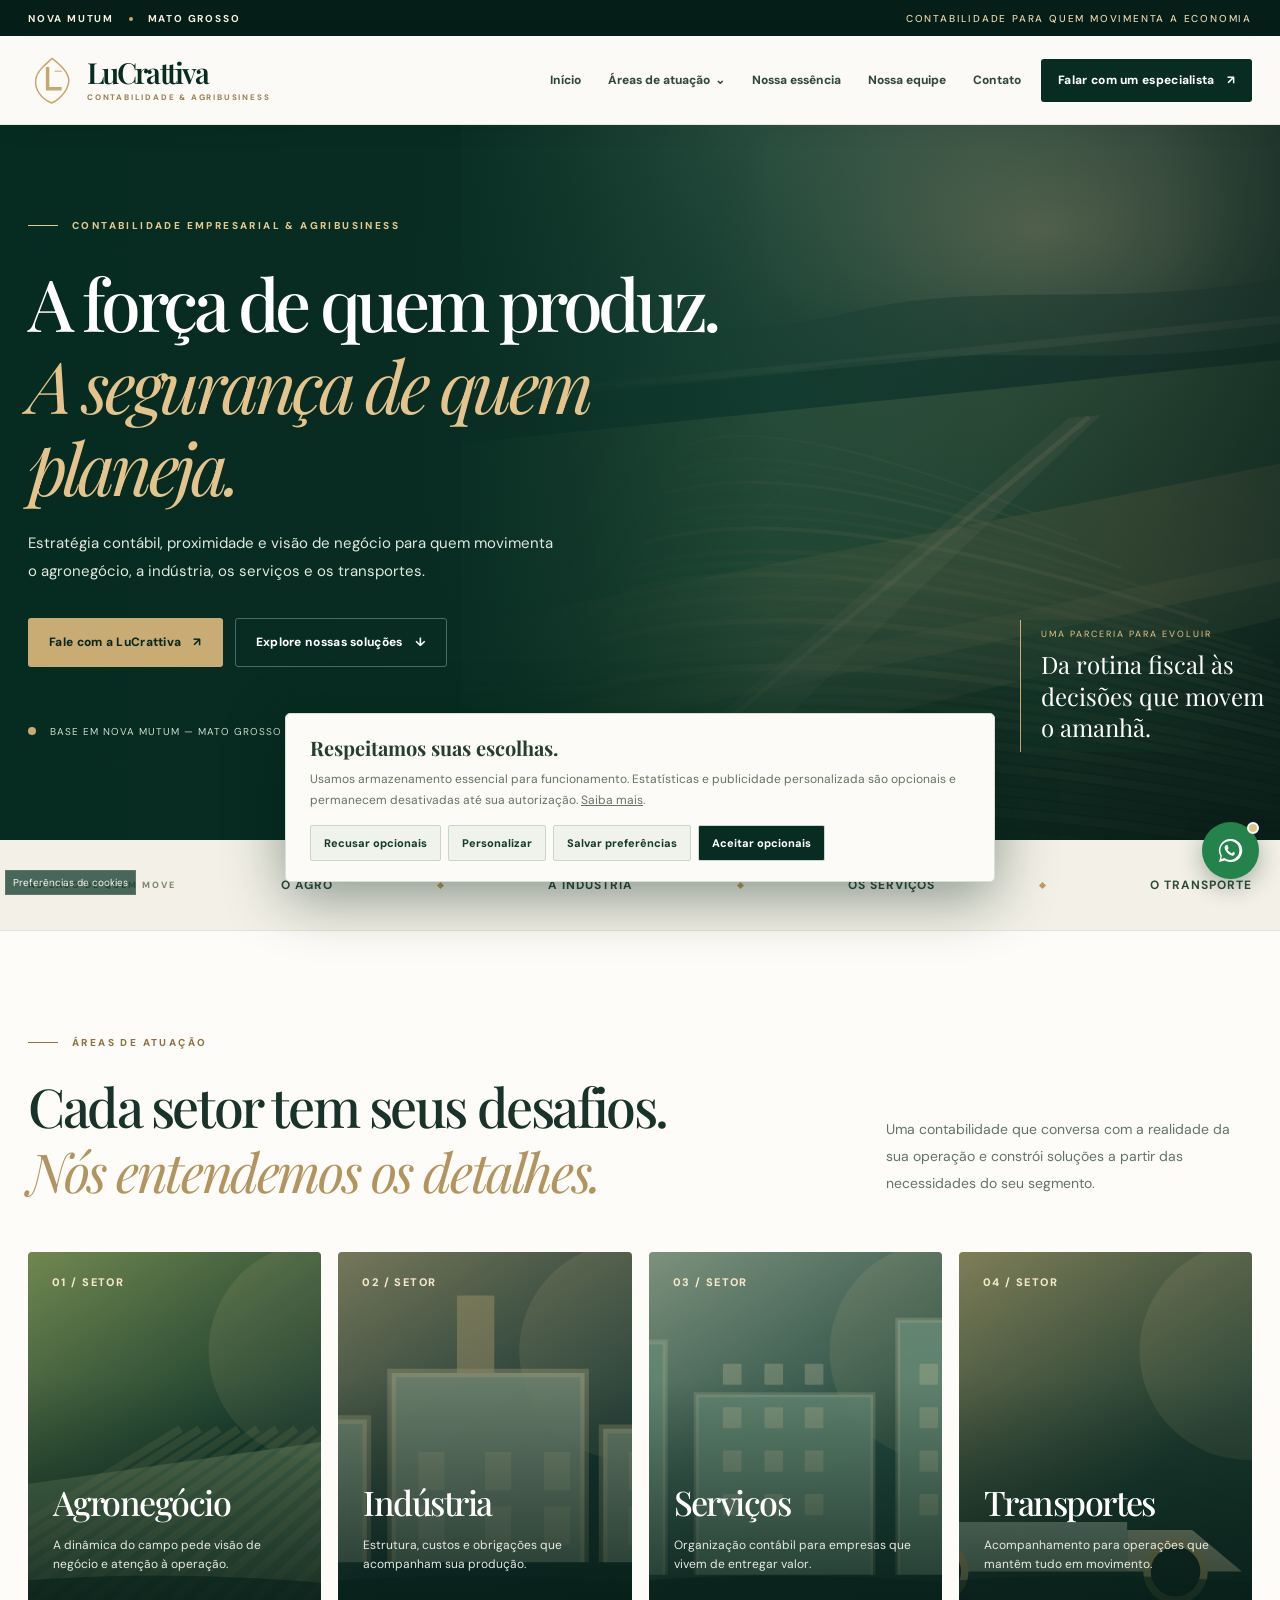
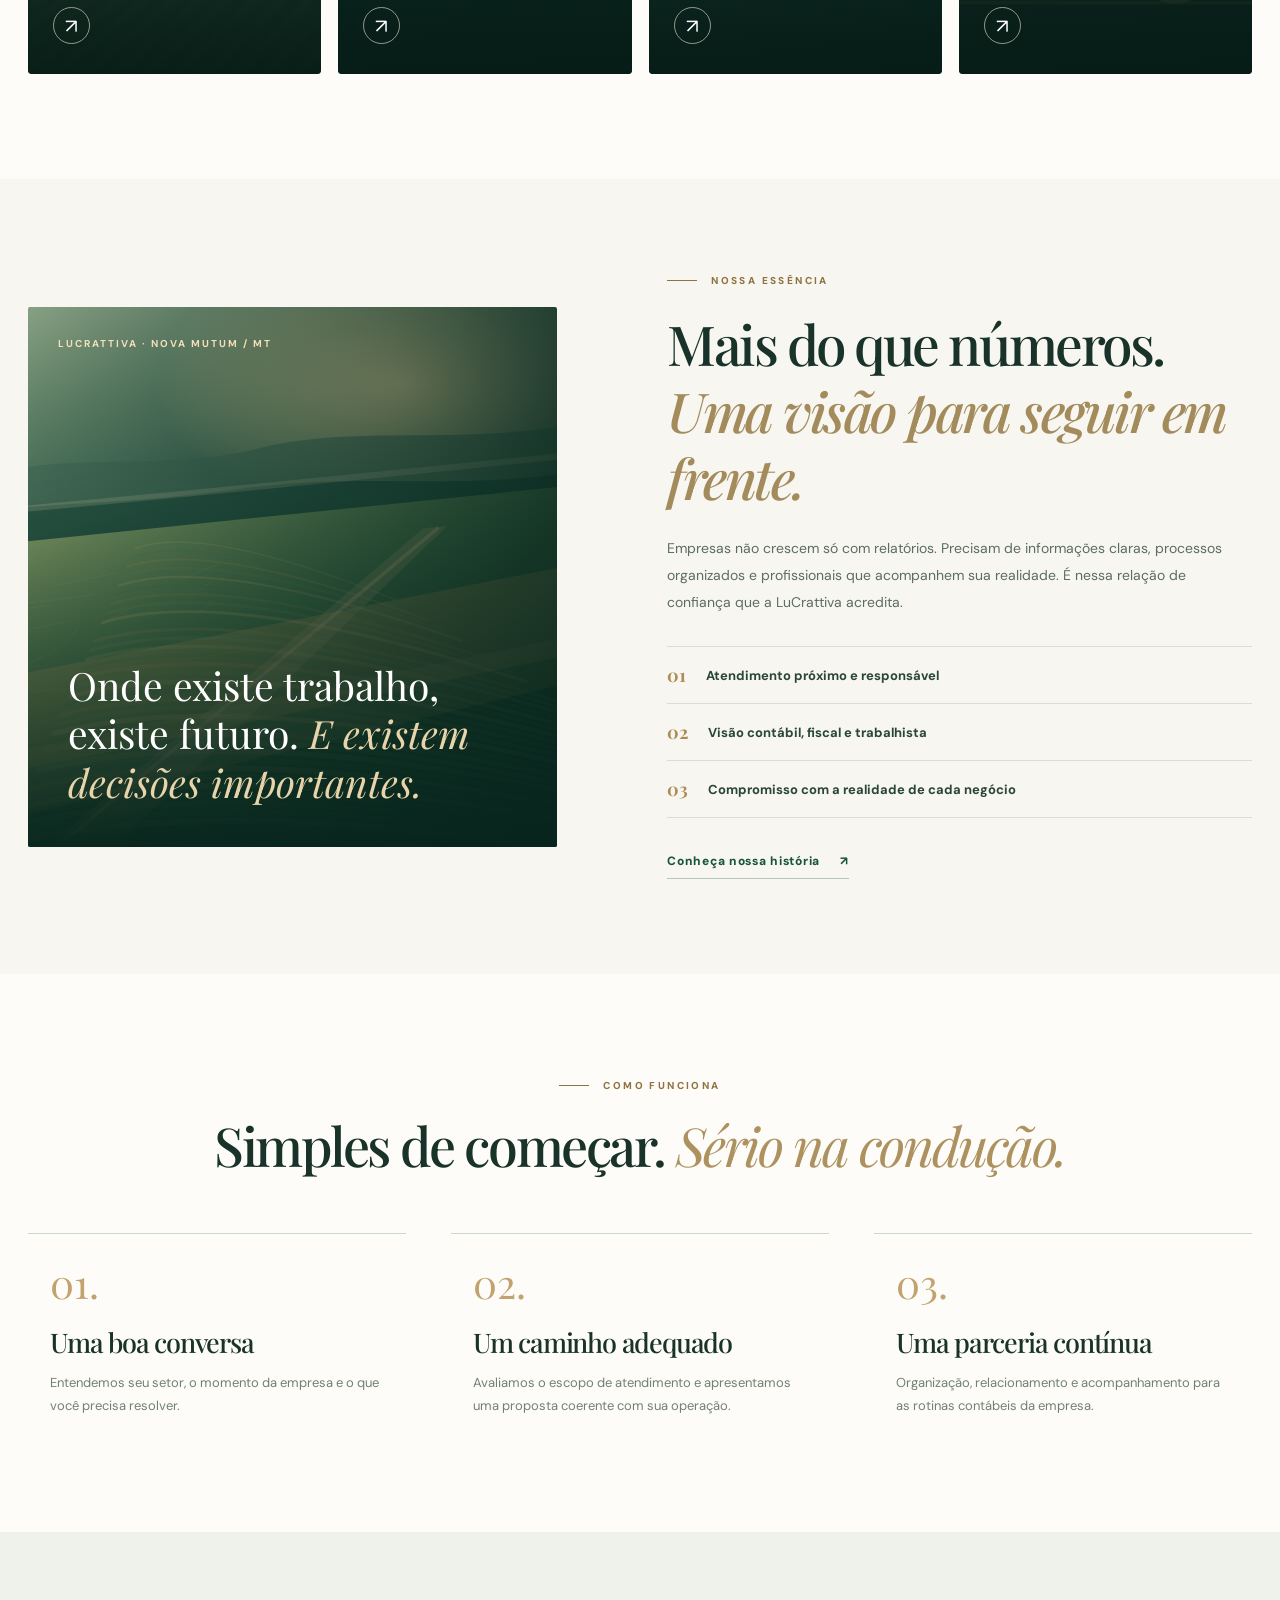
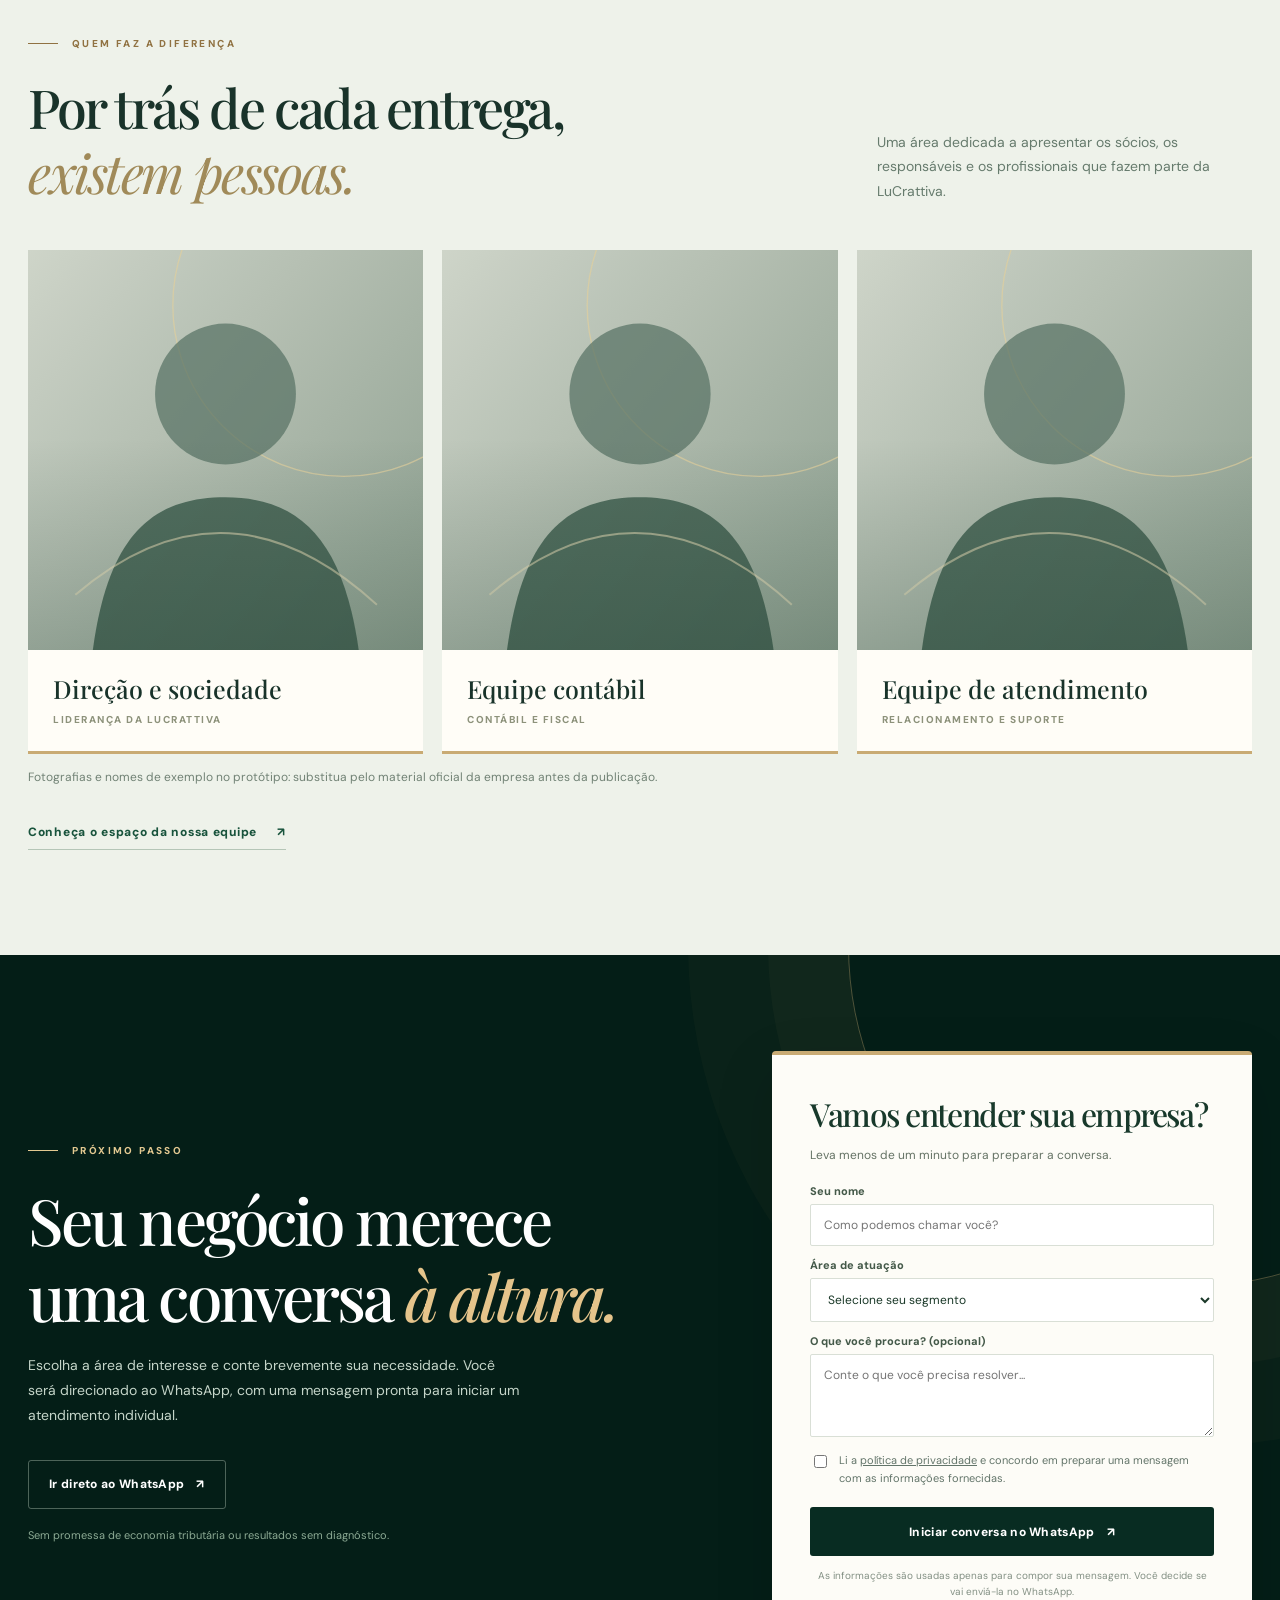
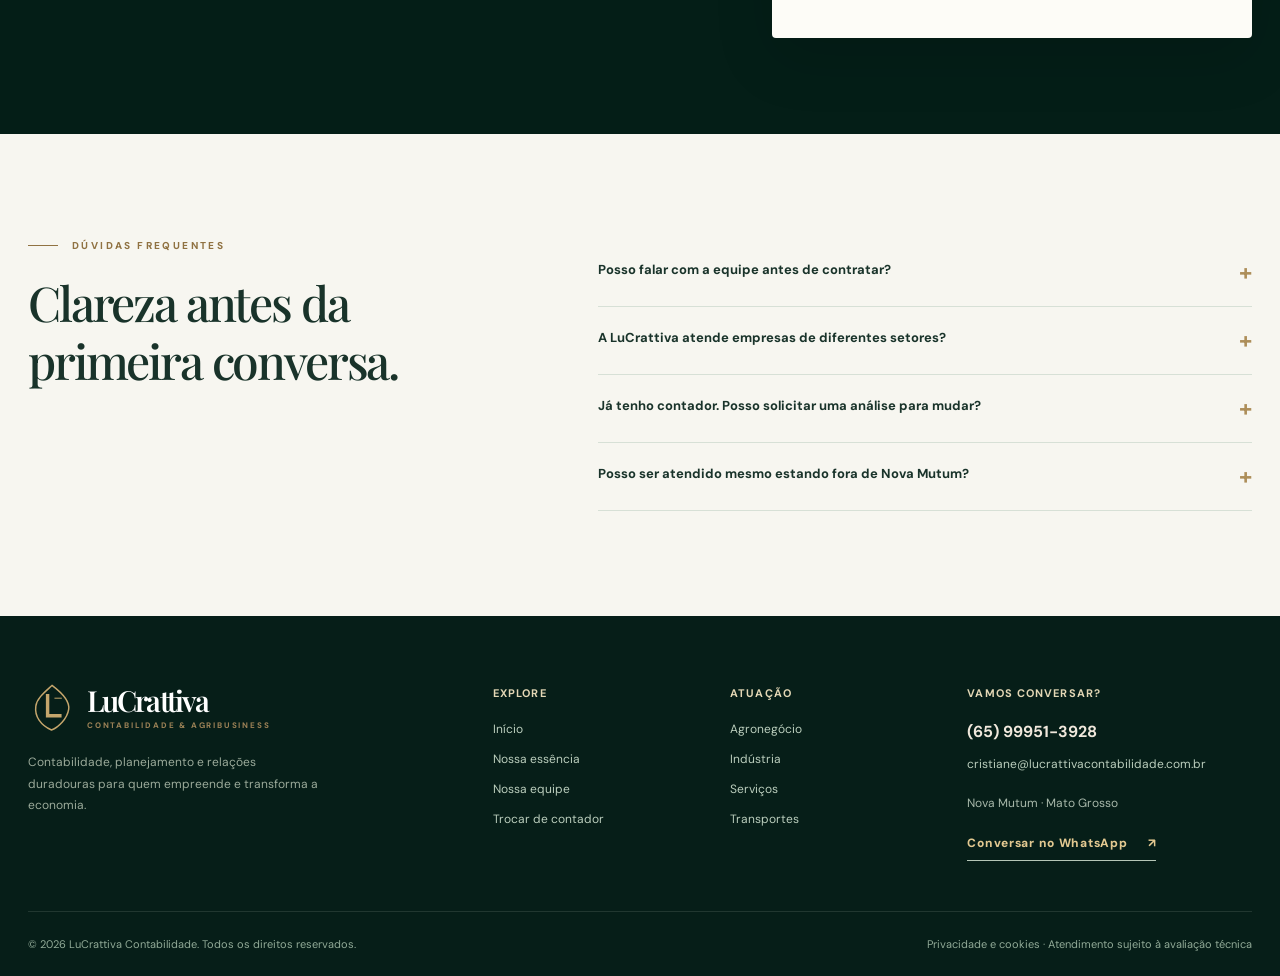
==== index.html @ 27753853 "Importar protótipo LuCrattiva enviado para homologação" ====
<!doctype html><html lang="pt-BR"><head><meta charset="utf-8"><meta name="viewport" content="width=device-width, initial-scale=1"><meta name="color-scheme" content="light"><meta name="theme-color" content="#082c22"><title>LuCrattiva Contabilidade | Visão para quem faz acontecer</title><meta name="description" content="Contabilidade e assessoria para agronegócio, indústria, serviços e transportes. Conheça a LuCrattiva em Nova Mutum - MT e fale com a equipe pelo WhatsApp."><meta name="robots" content="index,follow"><link rel="canonical" href="https://www.lucrattivacontabilidade.com.br/"><meta property="og:type" content="website"><meta property="og:locale" content="pt_BR"><meta property="og:site_name" content="LuCrattiva Contabilidade"><meta property="og:title" content="LuCrattiva Contabilidade | Visão para quem faz acontecer"><meta property="og:description" content="Contabilidade e assessoria para agronegócio, indústria, serviços e transportes. Conheça a LuCrattiva em Nova Mutum - MT e fale com a equipe pelo WhatsApp."><meta property="og:image" content="https://www.lucrattivacontabilidade.com.br/assets/images/og-cover.svg"><link rel="icon" type="image/svg+xml" href="/assets/images/logo-mark.svg"><link rel="preload" as="image" href="/assets/images/campo-editorial.svg"><link rel="stylesheet" href="/assets/css/styles.css"></head><body><a class="skip" href="#conteudo">Pular para o conteúdo</a><div class="topline"><div class="container topline-content"><span>NOVA MUTUM <span class="dot"></span> MATO GROSSO</span><span class="topline-highlight">CONTABILIDADE PARA QUEM MOVIMENTA A ECONOMIA</span></div></div><header class="header"><div class="container header-inner"><a href="/" class="wordmark" aria-label="LuCrattiva — página inicial"><img src="/assets/images/logo-mark.svg" class="wordmark-logo" alt=""><span><span class="wordmark-title">LuCrattiva</span><span class="wordmark-sub">CONTABILIDADE &amp; AGRIBUSINESS</span></span></a><button type="button" class="hamburger" data-menu-toggle aria-label="Abrir menu" aria-controls="nav-principal" aria-expanded="false"><span></span><span></span><span></span></button><nav class="nav" id="nav-principal" data-main-nav aria-label="Navegação principal"><a href="/">Início</a><div class="dropdown"><button class="nav-drop-trigger" type="button" aria-haspopup="true">Áreas de atuação <span aria-hidden="true">⌄</span></button><div class="dropdown-menu"><a href="/agronegocio/">Agronegócio</a><a href="/industria/">Indústria</a><a href="/servicos/">Serviços</a><a href="/transportes/">Transportes</a><a href="/trocar-de-contador/">Trocar de contador</a></div></div><a href="/sobre/">Nossa essência</a><a href="/equipe/">Nossa equipe</a><a href="/contato/">Contato</a></nav><a class="btn btn-forest header-cta" data-whatsapp="geral" data-cta="header" href="#">Falar com um especialista <span aria-hidden="true">↗</span></a></div></header><main id="conteudo"><section class="hero"><div class="hero-art" aria-hidden="true"></div><div class="container hero-grid"><div class="hero-content"><div class="eyebrow light">CONTABILIDADE EMPRESARIAL & AGRIBUSINESS</div><h1>A força de quem produz.<br><em>A segurança de quem planeja.</em></h1><p>Estratégia contábil, proximidade e visão de negócio para quem movimenta o agronegócio, a indústria, os serviços e os transportes.</p><div class="hero-buttons"><a href="#" class="btn btn-gold" data-whatsapp="geral" data-cta="home-hero">Fale com a LuCrattiva <span aria-hidden="true">↗</span></a><a class="btn btn-outline-light" href="#areas">Explore nossas soluções <span aria-hidden="true">↓</span></a></div><div class="hero-below"><span class="mini-circle"></span> <span>BASE EM NOVA MUTUM — MATO GROSSO</span></div></div><aside class="hero-note"><small>UMA PARCERIA PARA EVOLUIR</small><strong>Da rotina fiscal às decisões que movem o amanhã.</strong></aside></div></section>
<div class="ribbon"><div class="container ribbon-row"><h3>AO LADO DE QUEM MOVE</h3><strong>O agro</strong><i></i><strong>A indústria</strong><i></i><strong>Os serviços</strong><i></i><strong>O transporte</strong></div></div>
<section class="section" id="areas"><div class="container"><div class="section-lead"><div><div class="eyebrow">ÁREAS DE ATUAÇÃO</div><h2 class="display-heading">Cada setor tem seus desafios.<br><em style="color:#b2945f">Nós entendemos os detalhes.</em></h2></div><p class="section-sub">Uma contabilidade que conversa com a realidade da sua operação e constrói soluções a partir das necessidades do seu segmento.</p></div><div class="sector-grid"><a class="sector-card" href="/agronegocio/"><span class="sector-index">01 / SETOR</span><div class="sector-card-inner"><h3>Agronegócio</h3><p>A dinâmica do campo pede visão de negócio e atenção à operação.</p><span class="card-arrow" aria-hidden="true">↗</span></div></a><a class="sector-card" href="/industria/"><span class="sector-index">02 / SETOR</span><div class="sector-card-inner"><h3>Indústria</h3><p>Estrutura, custos e obrigações que acompanham sua produção.</p><span class="card-arrow" aria-hidden="true">↗</span></div></a><a class="sector-card" href="/servicos/"><span class="sector-index">03 / SETOR</span><div class="sector-card-inner"><h3>Serviços</h3><p>Organização contábil para empresas que vivem de entregar valor.</p><span class="card-arrow" aria-hidden="true">↗</span></div></a><a class="sector-card" href="/transportes/"><span class="sector-index">04 / SETOR</span><div class="sector-card-inner"><h3>Transportes</h3><p>Acompanhamento para operações que mantêm tudo em movimento.</p><span class="card-arrow" aria-hidden="true">↗</span></div></a></div></div></section><section class="manifesto"><div class="container manifesto-grid"><div class="manifesto-art"><span class="manifesto-tag">LUCRATTIVA · NOVA MUTUM / MT</span><div class="manifesto-quote">Onde existe trabalho, existe futuro. <em>E existem decisões importantes.</em></div></div><div class="manifesto-copy"><div class="eyebrow">NOSSA ESSÊNCIA</div><h2>Mais do que números. <em style="color:#a38b5c">Uma visão para seguir em frente.</em></h2><p>Empresas não crescem só com relatórios. Precisam de informações claras, processos organizados e profissionais que acompanhem sua realidade. É nessa relação de confiança que a LuCrattiva acredita.</p><div class="value-lines"><div class="value-line"><span>01</span> Atendimento próximo e responsável</div><div class="value-line"><span>02</span> Visão contábil, fiscal e trabalhista</div><div class="value-line"><span>03</span> Compromisso com a realidade de cada negócio</div></div><a class="text-arrow" href="/sobre/">Conheça nossa história <span>↗</span></a></div></div></section>
<section class="section process"><div class="container"><div class="eyebrow">COMO FUNCIONA</div><h2 class="display-heading">Simples de começar. <em style="color:#ad925f">Sério na condução.</em></h2><div class="process-grid"><article class="process-card"><span class="process-no">01.</span><h3>Uma boa conversa</h3><p>Entendemos seu setor, o momento da empresa e o que você precisa resolver.</p></article><article class="process-card"><span class="process-no">02.</span><h3>Um caminho adequado</h3><p>Avaliamos o escopo de atendimento e apresentamos uma proposta coerente com sua operação.</p></article><article class="process-card"><span class="process-no">03.</span><h3>Uma parceria contínua</h3><p>Organização, relacionamento e acompanhamento para as rotinas contábeis da empresa.</p></article></div></div></section>
<section class="section team-section" id="pessoas"><div class="container"><div class="team-intro"><div><div class="eyebrow">QUEM FAZ A DIFERENÇA</div><h2 class="display-heading">Por trás de cada entrega,<br><em style="color:#a08a59">existem pessoas.</em></h2></div><p>Uma área dedicada a apresentar os sócios, os responsáveis e os profissionais que fazem parte da LuCrattiva.</p></div><div class="team-grid"><article class="person-card" data-team-index="0"><div class="portrait"><img src="/assets/images/portrait-placeholder.svg" alt="Espaço para foto oficial" loading="lazy"></div><div class="person-info"><strong data-person-name>Direção e sociedade</strong><small data-person-role>Liderança</small></div></article><article class="person-card" data-team-index="1"><div class="portrait"><img src="/assets/images/portrait-placeholder.svg" alt="Espaço para foto oficial" loading="lazy"></div><div class="person-info"><strong data-person-name>Equipe contábil</strong><small data-person-role>Contábil e fiscal</small></div></article><article class="person-card" data-team-index="2"><div class="portrait"><img src="/assets/images/portrait-placeholder.svg" alt="Espaço para foto oficial" loading="lazy"></div><div class="person-info"><strong data-person-name>Equipe de atendimento</strong><small data-person-role>Relacionamento</small></div></article></div><div class="team-help">Fotografias e nomes de exemplo no protótipo: substitua pelo material oficial da empresa antes da publicação.</div><div style="margin-top:35px"><a class="text-arrow" href="/equipe/">Conheça o espaço da nossa equipe <span>↗</span></a></div></div></section>
<section class="contact-wrap" id="atendimento"><div class="container contact-grid"><div><div class="eyebrow light">PRÓXIMO PASSO</div><h2>Seu negócio merece uma conversa <em>à altura.</em></h2><p>Escolha a área de interesse e conte brevemente sua necessidade. Você será direcionado ao WhatsApp, com uma mensagem pronta para iniciar um atendimento individual.</p><div style="margin-top:32px"><a href="#" class="btn btn-outline-light" data-whatsapp="geral" data-cta="contact-left">Ir direto ao WhatsApp <span aria-hidden="true">↗</span></a></div><p style="margin-top:17px;font-size:11px;color:#8caa94">Sem promessa de economia tributária ou resultados sem diagnóstico.</p></div><form class="contact-card" data-lead-form><h3>Vamos entender sua empresa?</h3><p>Leva menos de um minuto para preparar a conversa.</p><label for="lead-name">Seu nome</label><input id="lead-name" name="name" placeholder="Como podemos chamar você?" maxlength="80" required autocomplete="name"><label for="lead-segment">Área de atuação</label><select id="lead-segment" name="segment" required><option value="" disabled selected>Selecione seu segmento</option><option value="agro">Agronegócio</option><option value="industria">Indústria</option><option value="servicos">Serviços</option><option value="transportes">Transportes</option><option value="troca">Quero trocar de contador</option><option value="geral">Outros assuntos</option></select><label for="lead-issue">O que você procura? (opcional)</label><textarea id="lead-issue" name="issue" maxlength="400" placeholder="Conte o que você precisa resolver..."></textarea><div class="form-checkbox"><input type="checkbox" id="lead-privacy" required><label for="lead-privacy">Li a <a href="/privacidade/" target="_blank" rel="noopener">política de privacidade</a> e concordo em preparar uma mensagem com as informações fornecidas.</label></div><button type="submit" class="btn btn-forest form-submit">Iniciar conversa no WhatsApp <span aria-hidden="true">↗</span></button><div class="form-disclaimer">As informações são usadas apenas para compor sua mensagem. Você decide se vai enviá-la no WhatsApp.</div></form></div></section>
<section class="section section-cream"><div class="container faq-grid"><div><div class="eyebrow">DÚVIDAS FREQUENTES</div><h2>Clareza antes da primeira conversa.</h2></div><div><details class="faq-item"><summary>Posso falar com a equipe antes de contratar?</summary><p>Sim. Escolha seu segmento e conte sua necessidade. A equipe poderá esclarecer as modalidades de atendimento disponíveis.</p></details><details class="faq-item"><summary>A LuCrattiva atende empresas de diferentes setores?</summary><p>O site apresenta agronegócio, indústria, serviços e transportes como áreas de interesse comercial. Os serviços específicos de cada atividade devem ser validados com o escritório.</p></details><details class="faq-item"><summary>Já tenho contador. Posso solicitar uma análise para mudar?</summary><p>Sim. Você pode iniciar uma conversa sobre a transição. Os procedimentos, documentos e prazos serão definidos após a avaliação do seu caso.</p></details><details class="faq-item"><summary>Posso ser atendido mesmo estando fora de Nova Mutum?</summary><p>Converse com a equipe para verificar a disponibilidade e a modalidade de atendimento para sua região.</p></details></div></div></section></main><footer class="footer"><div class="container"><div class="footer-grid"><div class="footer-brand"><a href="/" class="wordmark"><img class="wordmark-logo" src="/assets/images/logo-mark.svg" alt=""><span><span class="wordmark-title">LuCrattiva</span><span class="wordmark-sub">CONTABILIDADE &amp; AGRIBUSINESS</span></span></a><p>Contabilidade, planejamento e relações duradouras para quem empreende e transforma a economia.</p></div><div><h4>Explore</h4><div class="footer-links"><a href="/">Início</a><a href="/sobre/">Nossa essência</a><a href="/equipe/">Nossa equipe</a><a href="/trocar-de-contador/">Trocar de contador</a></div></div><div><h4>Atuação</h4><div class="footer-links"><a href="/agronegocio/">Agronegócio</a><a href="/industria/">Indústria</a><a href="/servicos/">Serviços</a><a href="/transportes/">Transportes</a></div></div><div class="footer-contact"><h4>Vamos conversar?</h4><strong data-public-phone>(65) 99951-3928</strong><a data-email href="mailto:cristiane@lucrattivacontabilidade.com.br">cristiane@lucrattivacontabilidade.com.br</a><p style="margin-top:20px">Nova Mutum · Mato Grosso</p><a class="text-arrow" data-whatsapp="geral" data-cta="footer" href="#" style="color:#e3c991;margin-top:20px">Conversar no WhatsApp <span>↗</span></a></div></div><div class="footer-bottom"><span>© <span id="copyright-year">2026</span> LuCrattiva Contabilidade. Todos os direitos reservados.</span><span><a href="/privacidade/">Privacidade e cookies</a> · Atendimento sujeito à avaliação técnica</span></div></div></footer><a href="#" class="floating-wa" data-whatsapp="geral" data-cta="floating" aria-label="Conversar com a LuCrattiva pelo WhatsApp"><svg viewBox="0 0 32 32" fill="currentColor" aria-hidden="true"><path d="M16.02 3.2A12.76 12.76 0 0 0 5 22.46L3.3 28.7l6.38-1.67A12.8 12.8 0 1 0 16.02 3.2Zm0 23.18c-2.2 0-4.35-.58-6.21-1.7l-.45-.27-3.77.99 1.01-3.67-.3-.48a10.43 10.43 0 1 1 9.72 5.13Zm5.74-7.81c-.32-.16-1.89-.93-2.19-1.04-.29-.1-.5-.16-.71.16s-.82 1.04-1 1.25c-.18.2-.37.23-.69.08a8.76 8.76 0 0 1-2.57-1.59 9.54 9.54 0 0 1-1.78-2.22c-.18-.32-.02-.49.14-.65.14-.14.32-.37.47-.55.16-.18.21-.32.32-.53.1-.21.05-.4-.03-.56-.08-.16-.71-1.71-.97-2.34-.26-.62-.52-.53-.71-.54h-.61c-.21 0-.55.08-.84.4-.29.32-1.1 1.08-1.1 2.64s1.13 3.07 1.29 3.28a12 12 0 0 0 4.6 4.67c1.61.7 2.24.76 3.04.64.93-.14 1.89-.77 2.16-1.52.27-.74.27-1.37.19-1.5s-.29-.21-.61-.37Z"/></svg><span class="wa-dot" aria-hidden="true"></span></a><div class="consent-banner" data-consent-banner hidden role="dialog" aria-label="Preferências de privacidade" aria-modal="false"><strong>Respeitamos suas escolhas.</strong><p>Usamos armazenamento essencial para funcionamento. Estatísticas e publicidade personalizada são opcionais e permanecem desativadas até sua autorização. <a href="/privacidade/">Saiba mais</a>.</p><div class="consent-preferences" data-consent-preferences hidden><label><input type="checkbox" name="analytics-consent"> Estatísticas</label><label><input type="checkbox" name="marketing-consent"> Publicidade/remarketing</label></div><div class="consent-buttons"><button type="button" data-consent-reject>Recusar opcionais</button><button type="button" data-consent-configure>Personalizar</button><button type="button" data-consent-save>Salvar preferências</button><button class="primary" type="button" data-consent-all>Aceitar opcionais</button></div></div><button type="button" class="cookie-reopen" data-consent-reopen>Preferências de cookies</button><script>document.getElementById('copyright-year').textContent=new Date().getFullYear()</script><script src="/assets/js/config.js" defer></script><script src="/assets/js/site.js" defer></script></body></html>
---- assets/css/styles.css ----
@import url('https://fonts.googleapis.com/css2?family=DM+Sans:wght@400;500;600;700;800&family=Manrope:wght@400;500;600;700;800&family=Playfair+Display:ital,wght@0,400;0,500;0,600;0,700;1,400;1,500&display=swap');
:root{--forest:#082c22;--deep:#041e17;--green:#16513c;--green-light:#67856a;--gold:#c9ab74;--gold-light:#e7d4aa;--ink:#19332a;--muted:#63736a;--cream:#f7f6f0;--chalk:#fdfcf8;--line:#e2e6dd;--serif:'Playfair Display',Georgia,serif;--sans:'DM Sans',Arial,sans-serif;--container:1280px}
*{box-sizing:border-box}html{scroll-behavior:smooth}body{margin:0;font-family:var(--sans);color:var(--ink);background:var(--chalk);-webkit-font-smoothing:antialiased}button,input,textarea,select{font:inherit}button{cursor:pointer}a{text-decoration:none;color:inherit}img{max-width:100%;display:block}h1,h2,h3,p{margin:0}h1,h2,h3{font-family:var(--serif);font-weight:500;letter-spacing:-.045em}p{line-height:1.78}.container{max-width:var(--container);padding:0 28px;margin:auto}.skip{position:absolute;top:-100px;left:16px;z-index:999;background:white;padding:12px}.skip:focus{top:10px}::selection{background:var(--gold);color:var(--deep)}
.topline{background:#061e18;color:#f8f1df;font-size:10px;font-weight:700;letter-spacing:.18em}.topline-content{height:36px;display:flex;align-items:center;justify-content:space-between;gap:15px}.topline .topline-highlight{color:var(--gold-light);font-weight:500}.topline .dot{display:inline-block;width:4px;height:4px;margin:0 11px;vertical-align:middle;border-radius:50%;background:var(--gold)}
.header{position:sticky;top:0;z-index:50;box-shadow:0 2px 24px #06241912;background:#fcfaf6f7;backdrop-filter:blur(14px);border-bottom:1px solid #e7e7dc}.header-inner{display:flex;min-height:88px;align-items:center;justify-content:space-between;gap:20px}.wordmark{display:flex;align-items:center;min-width:230px;gap:10px}.wordmark-logo{width:49px;height:49px;flex-shrink:0}.wordmark-title{display:block;font-family:var(--serif);font-weight:600;font-size:29px;line-height:1;letter-spacing:-.065em;color:var(--forest)}.wordmark-sub{display:block;font-size:8px;letter-spacing:.225em;margin-top:5px;font-weight:800;color:#9b8156}.nav{display:flex;align-items:center;gap:27px;margin-left:auto}.nav>a,.nav-drop-trigger{font-size:12px;white-space:nowrap;font-weight:800;color:#31483c;background:none;border:0;padding:10px 0;display:inline-flex;align-items:center;gap:5px}.nav a:hover,.nav-drop-trigger:hover,.nav a.is-current{color:#a77d40}.dropdown{position:relative}.dropdown-menu{display:none;position:absolute;left:-25px;top:100%;width:235px;padding:10px;background:var(--chalk);box-shadow:0 18px 45px #001b1026;border:1px solid var(--line);border-radius:5px}.dropdown:hover .dropdown-menu,.dropdown:focus-within .dropdown-menu{display:block}.dropdown-menu a{display:block;font-size:12px;font-weight:700;padding:12px 13px;color:#294838}.dropdown-menu a:hover{background:#f3f2e8}.btn{display:inline-flex;align-items:center;justify-content:center;gap:12px;border:1px solid transparent;min-height:49px;padding:14px 20px;text-align:center;font-size:12px;font-weight:800;letter-spacing:.025em;border-radius:3px;transition:background .2s,transform .2s,box-shadow .2s;cursor:pointer}.btn:hover{transform:translateY(-2px)}.btn-forest{background:var(--forest);color:white}.btn-forest:hover{background:#14513a}.btn-gold{background:var(--gold);color:#08271d}.btn-gold:hover{background:#e6c58c}.btn-outline-light{background:transparent;color:white;border-color:#a2b5a677}.btn-outline-light:hover{background:#ffffff17}.btn-outline{background:transparent;border-color:#255b46;color:#1b533f}.btn-outline:hover{background:#e6eee6}.header-cta{min-height:43px;padding:12px 16px}.hamburger{display:none;background:transparent;border:0;color:var(--forest);padding:10px;font-size:24px}.hamburger span{display:block;width:24px;height:2px;background:var(--forest);margin:5px}
.eyebrow{display:flex;align-items:center;gap:14px;font-size:10px;font-weight:800;letter-spacing:.24em;color:#907242;text-transform:uppercase}.eyebrow:before{content:'';display:block;width:30px;height:1px;background:currentColor}.eyebrow.light{color:#e3c991}.hero{position:relative;min-height:715px;color:#fff;overflow:hidden;background:var(--deep)}.hero:before{position:absolute;content:'';inset:0;background:linear-gradient(90deg,#062b21 0%,#082c22 32%,#073326a6 55%,#0b301900 91%),radial-gradient(ellipse at 30% 25%,#1e584b55,transparent 50%);z-index:2;pointer-events:none}.hero-art{position:absolute;inset:0 0 0 36%;background:#244b37 url('../images/campo-editorial.svg') center 48%/cover no-repeat;filter:saturate(.78);opacity:.96}.hero-art:after{content:'';position:absolute;inset:0;background:linear-gradient(0deg,#041d17bb,transparent 36%),linear-gradient(90deg,#0a2c21bb,transparent 38%)}.hero-grid{position:relative;z-index:3;display:grid;grid-template-columns:1fr .7fr;align-items:center;min-height:715px;padding-top:75px;padding-bottom:85px}.hero-content{padding-top:2px;max-width:710px}.hero h1{font-size:clamp(55px,5.6vw,85px);line-height:1.14;max-width:735px;margin:30px 0 23px;letter-spacing:-.06em}.hero h1 em,.display-heading em{color:#e4c48c;font-style:italic;font-weight:400}.hero p{font-size:15px;color:#e1e9df;max-width:525px;line-height:1.85}.hero-buttons{display:flex;flex-wrap:wrap;gap:12px;margin-top:32px}.hero-below{display:flex;align-items:center;gap:14px;font-size:10px;letter-spacing:.1em;margin-top:58px;color:#cfddce}.hero-below .mini-circle{width:8px;height:8px;background:var(--gold);border-radius:50%}.hero-note{justify-self:end;align-self:end;max-width:250px;border-left:1px solid #d0ae75;padding:8px 0 9px 20px;margin:0 -18px 3px 0;background:linear-gradient(90deg,#12392855,transparent)}.hero-note strong{font-family:var(--serif);font-size:24px;font-weight:400;line-height:1.3;display:block}.hero-note small{display:block;font-size:9px;letter-spacing:.22em;color:#e6c58c;margin-bottom:9px}.section{padding:105px 0}.section-sm{padding:75px 0}.section-dark{background:var(--forest);color:white}.section-cream{background:var(--cream)}.display-heading{font-size:clamp(40px,4.2vw,63px);line-height:1.21;max-width:860px;margin-top:24px}.section-sub{font-size:14px;max-width:465px;color:var(--muted);line-height:1.9}.section-lead{display:grid;grid-template-columns:1.45fr .65fr;align-items:end;gap:40px;margin-bottom:49px}.section-lead .section-sub{padding-bottom:7px}.section-lead .display-heading{margin-bottom:0}
.ribbon{background:#f3f1e7;border-bottom:1px solid #e6e3d6}.ribbon-row{min-height:90px;display:flex;align-items:center;gap:22px;justify-content:space-between}.ribbon h3{font-size:9px;font-family:var(--sans);letter-spacing:.22em;color:#7c876e;font-weight:800}.ribbon strong{font-size:12px;white-space:nowrap;text-transform:uppercase;letter-spacing:.08em;color:#304d3c}.ribbon i{width:5px;height:5px;background:#bd9c64;transform:rotate(45deg);flex-shrink:0}
.sector-grid{display:grid;grid-template-columns:repeat(4,1fr);gap:17px}.sector-card{position:relative;min-height:422px;color:white;overflow:hidden;background:var(--forest);border-radius:4px;transition:transform .25s,box-shadow .25s;isolation:isolate}.sector-card:hover{transform:translateY(-7px);box-shadow:0 21px 30px #173c2d25}.sector-card::before{content:'';position:absolute;inset:0;background:linear-gradient(180deg,#092a2215 0%,#092a2222 30%,#061b15ed 100%);z-index:1}.sector-card:nth-child(1){background-image:url('../images/setor-agro.svg');background-position:center;background-size:cover}.sector-card:nth-child(2){background-image:url('../images/setor-industria.svg');background-position:center;background-size:cover}.sector-card:nth-child(3){background-image:url('../images/setor-servicos.svg');background-position:center;background-size:cover}.sector-card:nth-child(4){background-image:url('../images/setor-transportes.svg');background-position:center;background-size:cover}.sector-card-inner{position:absolute;inset:auto 25px 30px;z-index:2}.sector-index{position:absolute;top:23px;left:24px;font-size:11px;font-weight:800;letter-spacing:.13em;z-index:2;color:#f6e9ca}.sector-card h3{font-family:var(--serif);font-size:34px;line-height:1.2;margin-bottom:13px}.sector-card p{font-size:12px;line-height:1.6;color:#e8ebe2;min-height:54px}.card-arrow{display:flex;width:37px;height:37px;align-items:center;justify-content:center;border:1px solid #efe9d497;border-radius:50%;font-size:20px;margin-top:17px}.sector-card:hover .card-arrow{background:var(--gold);border-color:var(--gold);color:var(--deep)}
.manifesto{padding:95px 0;background:var(--cream)}.manifesto-grid{display:grid;grid-template-columns:.95fr 1.05fr;gap:9%;align-items:center}.manifesto-art{min-height:540px;position:relative;overflow:hidden;background:var(--forest) url('../images/campo-editorial.svg') 60%/cover no-repeat;border-radius:2px}.manifesto-art:after{content:'';position:absolute;inset:0;background:linear-gradient(0deg,#07251df5,transparent 65%)}.manifesto-tag{position:absolute;top:30px;left:30px;color:#f3dfb9;font-size:10px;letter-spacing:.2em;font-weight:700;z-index:2}.manifesto-quote{position:absolute;bottom:40px;left:40px;max-width:420px;font-family:var(--serif);font-size:39px;line-height:1.25;color:white;z-index:2}.manifesto-quote em{color:var(--gold-light)}.manifesto-copy h2{font-size:clamp(41px,4.3vw,63px);line-height:1.22;margin:23px 0}.manifesto-copy>p{max-width:560px;font-size:14px;color:#5b6d61;line-height:1.95}.value-lines{margin:30px 0 31px;border-top:1px solid #d8ded4}.value-line{display:flex;align-items:center;gap:20px;border-bottom:1px solid #d8ded4;padding:16px 0;font-size:13px;font-weight:700;color:#294637}.value-line span{font-family:var(--serif);font-size:18px;color:#ae8c56}.text-arrow{display:inline-flex;align-items:center;gap:20px;color:#18533c;font-weight:800;font-size:12px;letter-spacing:.06em;border-bottom:1px solid #b5c6b7;padding-bottom:9px}.text-arrow:hover{gap:26px}
.process{text-align:center}.process .eyebrow{justify-content:center}.process .display-heading{margin:20px auto 55px}.process-grid{display:grid;grid-template-columns:repeat(3,1fr);gap:45px;text-align:left}.process-card{padding:22px 22px 10px;border-top:1px solid #ccd9c8}.process-no{font-family:var(--serif);font-size:40px;color:#c2a36f}.process-card h3{font-size:27px;line-height:1.35;margin:15px 0 11px}.process-card p{font-size:13px;color:#718075}
.team-section{background:#eef2ea}.team-intro{display:flex;align-items:end;justify-content:space-between;gap:25px;margin-bottom:46px}.team-intro .display-heading{max-width:660px}.team-intro p{max-width:375px;color:#667b6d;font-size:14px}.team-grid{display:grid;grid-template-columns:repeat(3,1fr);gap:19px}.person-card{position:relative;background:#e8ede5}.portrait{height:400px;overflow:hidden;position:relative;background:#b5c3b5}.portrait img{width:100%;height:100%;object-fit:cover;filter:saturate(.82)}.portrait:after{content:'';position:absolute;inset:0;background:linear-gradient(0deg,#0c302230,transparent 53%)}.person-info{background:#fffdf7;padding:22px 25px 25px;border-bottom:3px solid var(--gold)}.person-info strong{display:block;font-family:var(--serif);font-size:25px;font-weight:500}.person-info small{display:block;text-transform:uppercase;font-size:10px;font-weight:800;letter-spacing:.15em;color:#8d927b;margin-top:8px}.team-help{padding:15px 0 0;color:#718275;font-size:12px}
.contact-wrap{background:var(--deep);padding:96px 0;color:#fff;position:relative;overflow:hidden}.contact-wrap:before{content:'';position:absolute;width:680px;height:680px;right:-250px;top:-350px;border:1px solid #c9ab7460;border-radius:50%;box-shadow:0 0 0 80px #c9ab7409,0 0 0 160px #c9ab7407}.contact-grid{position:relative;display:grid;grid-template-columns:1fr 480px;gap:10%;align-items:center}.contact-grid h2{font-size:clamp(47px,5vw,69px);line-height:1.18;margin:25px 0 20px}.contact-grid h2 em{color:#e5c48b}.contact-grid p{font-size:14px;color:#c5d5c9;max-width:495px}.contact-card{background:#fdfcf7;color:#18392b;padding:38px;border-top:4px solid var(--gold);border-radius:4px;box-shadow:0 20px 60px #0002}.contact-card h3{font-family:var(--serif);font-size:32px;line-height:1.3;margin-bottom:10px}.contact-card p{color:#657365;font-size:12px;margin-bottom:18px}.contact-card label{display:block;margin:12px 0 6px;font-size:11px;color:#445949;font-weight:800}.contact-card input,.contact-card select,.contact-card textarea{display:block;border:1px solid #d9dfd6;background:#fff;width:100%;padding:12px 13px;border-radius:2px;color:#1b3929;font-size:12px;outline:none}.contact-card input:focus,.contact-card select:focus,.contact-card textarea:focus{border-color:#ba995f;box-shadow:0 0 0 3px #d7bd8e22}.contact-card textarea{min-height:83px;resize:vertical}.form-checkbox{display:flex;gap:9px;align-items:flex-start;margin:15px 0 20px}.form-checkbox input{width:auto;margin-top:3px}.form-checkbox label{font-size:11px;line-height:1.6;color:#63756a;font-weight:400;margin:0}.form-checkbox a{text-decoration:underline}.form-submit{width:100%}.form-disclaimer{font-size:10px;color:#839084;text-align:center;margin-top:12px;line-height:1.6}
.faq-grid{display:grid;grid-template-columns:.8fr 1.2fr;gap:11%}.faq-grid h2{font-size:48px;line-height:1.2;margin-top:22px}.faq-item{border-bottom:1px solid #d7e0d6}.faq-item summary{list-style:none;display:flex;justify-content:space-between;gap:20px;cursor:pointer;padding:22px 0;font-weight:700;font-size:13px}.faq-item summary::-webkit-details-marker{display:none}.faq-item summary:after{content:'+';font-size:23px;color:#ad8e59;line-height:1}.faq-item[open] summary:after{content:'–'}.faq-item p{font-size:13px;color:#6d7d70;line-height:1.9;padding:0 25px 19px 0}
.footer{background:#061e18;color:#c1d0c3;padding:67px 0 25px}.footer-grid{display:grid;grid-template-columns:1.5fr .7fr .7fr 1fr;gap:38px}.footer .wordmark-title{color:#fff}.footer-brand p{font-size:12px;color:#9baa9a;margin-top:20px;max-width:290px}.footer h4{font-size:11px;text-transform:uppercase;letter-spacing:.1em;margin:3px 0 21px;color:#e3d7b5}.footer-links{display:flex;flex-direction:column;gap:14px}.footer-links a,.footer-contact a{font-size:12px;color:#bbcebd}.footer-links a:hover,.footer-contact a:hover{color:var(--gold-light)}.footer-contact p{font-size:12px;color:#a8b8aa}.footer-contact strong{display:block;margin:10px 0;color:#f0e8dc}.footer-bottom{margin-top:50px;padding-top:25px;border-top:1px solid #e4efda1f;display:flex;justify-content:space-between;gap:16px;font-size:11px;color:#91aa97}
.floating-wa{position:fixed;right:21px;bottom:21px;width:57px;height:57px;background:#23834a;color:#fff;border-radius:50%;z-index:40;box-shadow:0 7px 25px #00211655;display:grid;place-items:center;transition:transform .2s}.floating-wa:hover{transform:scale(1.08)}.floating-wa svg{width:29px;height:29px}.wa-dot{position:absolute;right:0;top:0;background:#ddc48d;border:2px solid white;width:12px;height:12px;border-radius:50%}
.page-hero{position:relative;background:var(--forest);color:#fff;min-height:405px;overflow:hidden}.page-hero-art{position:absolute;inset:0 0 0 44%;opacity:.52;background:#285540 url('../images/campo-editorial.svg') center/cover no-repeat}.page-hero:after{content:'';position:absolute;inset:0;background:linear-gradient(90deg,#082c22 8%,#082c22ef 42%,transparent)}.page-hero-inner{position:relative;z-index:2;padding-top:83px;padding-bottom:88px}.page-hero h1{font-size:clamp(52px,5.8vw,76px);max-width:820px;line-height:1.15;margin:20px 0}.page-hero p{max-width:660px;color:#d3e1d4;font-size:15px}.page-hero .btn{margin-top:25px}.page-content-grid{display:grid;grid-template-columns:.95fr 1.05fr;gap:10%;align-items:start}.page-content-grid h2{font-size:clamp(40px,4vw,58px);line-height:1.19;margin:19px 0 20px}.page-content-grid p{font-size:14px;color:#64786b;margin-bottom:18px}.feature-list{display:grid;gap:15px;margin:30px 0}.feature-item{display:flex;gap:16px;padding:17px 0;border-bottom:1px solid var(--line)}.feature-item .feature-num{color:#b9995d;font-family:var(--serif);font-size:24px}.feature-item strong{display:block;font-size:16px;margin-bottom:5px}.feature-item p{font-size:12px;margin:0}.page-image-card{background:var(--forest);min-height:530px;overflow:hidden;position:relative}.page-image-card img{width:100%;height:530px;object-fit:cover}.page-image-card .image-tag{position:absolute;bottom:28px;left:28px;color:#fff;max-width:340px;font-family:var(--serif);font-size:34px;line-height:1.3;text-shadow:0 2px 8px #0006}.cards-three{display:grid;grid-template-columns:repeat(3,1fr);gap:20px}.small-feature-card{background:#fffdfa;padding:34px;border:1px solid var(--line);border-top:3px solid var(--gold)}.small-feature-card .number{font-family:var(--serif);font-size:41px;color:#b39b6b}.small-feature-card h3{font-size:28px;margin:18px 0 12px}.small-feature-card p{font-size:13px;color:#65776b}.cta-band{background:#d7dfd2;padding:55px 0}.cta-band-inner{display:flex;align-items:center;justify-content:space-between;gap:35px}.cta-band h2{font-size:39px;max-width:740px}.text-page{max-width:820px}.text-page h2{font-size:34px;margin:28px 0 15px}.text-page p,.text-page li{font-size:14px;color:#566a5d;line-height:1.9}.text-page ul{margin-top:15px}
.consent-banner{position:fixed;z-index:100;bottom:18px;left:18px;right:18px;max-width:710px;margin:auto;background:#fcfbf7;border:1px solid #d7e0d5;box-shadow:0 15px 60px #001d1370;padding:20px 24px;border-radius:5px;color:#253e2d}.consent-banner[hidden],.consent-preferences[hidden]{display:none}.consent-banner strong{font-family:var(--serif);font-size:20px}.consent-banner p{font-size:12px;margin:8px 0 15px;line-height:1.7;color:#647363}.consent-banner a{text-decoration:underline}.consent-buttons{display:flex;flex-wrap:wrap;gap:7px}.consent-buttons button{border:1px solid #c9d5c9;font-size:11px;font-weight:800;padding:10px 13px;border-radius:2px;background:#f0f3ec;color:#163c29}.consent-buttons button.primary{background:var(--forest);color:white}.consent-preferences{border-top:1px solid #dfe3d9;margin:13px 0;padding-top:12px}.consent-preferences label{display:inline-flex;gap:8px;align-items:center;font-size:12px;margin-right:20px}.cookie-reopen{position:fixed;bottom:5px;left:5px;font-size:10px;background:#073125;color:#fff;border:1px solid #dfe8d622;padding:5px 7px;z-index:98;opacity:.72}.cookie-reopen:hover{opacity:1}
@media(max-width:1120px){.nav{gap:16px}.wordmark{min-width:208px}.wordmark-title{font-size:26px}.header-cta{padding:11px 13px}.hero h1{font-size:70px}.sector-card h3{font-size:28px}.contact-grid{grid-template-columns:1fr 430px;gap:6%}}
@media(max-width:940px){.hamburger{display:block;margin-left:auto}.nav{display:none;position:absolute;top:124px;left:0;right:0;flex-direction:column;align-items:stretch;background:#fbfaf6;border-bottom:1px solid var(--line);padding:16px 30px 25px;box-shadow:0 20px 30px #0002}.nav.open{display:flex}.nav>a,.nav-drop-trigger{font-size:14px;padding:13px 0}.dropdown-menu{display:block;position:static;box-shadow:none;border:0;background:transparent;width:100%;padding:0 0 0 12px}.dropdown-menu a{padding:7px}.header-cta{margin-left:auto}.hero-grid{grid-template-columns:1fr 230px}.hero h1{font-size:clamp(54px,7vw,72px)}.section-lead{grid-template-columns:1fr}.section-lead .section-sub{max-width:700px}.sector-grid{grid-template-columns:repeat(2,1fr)}.sector-card{min-height:360px}.manifesto-grid{gap:5%}.manifesto-art{min-height:480px}.manifesto-quote{font-size:31px}.team-grid{gap:12px}.portrait{height:300px}.contact-grid{grid-template-columns:1fr 1fr;gap:5%}.footer-grid{grid-template-columns:1.2fr 1fr 1fr}.footer-contact{grid-column:2/-1}}
@media(max-width:700px){.container{padding:0 19px}.topline-content{height:32px}.topline-highlight{display:none}.header-inner{min-height:73px}.header-cta{display:none}.nav{top:105px}.wordmark-logo{width:41px;height:41px}.wordmark-title{font-size:25px}.wordmark-sub{font-size:7px}.hero{min-height:0}.hero-grid{display:block;padding-top:84px;padding-bottom:55px;min-height:700px}.hero-art{inset:30% 0 0 0;background-position:45% 45%}.hero:before{background:linear-gradient(180deg,#082a22 0%,#082c22f7 35%,#062920c7 70%,#06251e4d 100%)}.hero h1{font-size:clamp(48px,10vw,67px);line-height:1.13;margin:27px 0 18px}.hero p{font-size:13px;max-width:475px}.hero-buttons{gap:9px}.hero-buttons .btn{width:100%;max-width:330px}.hero-below{margin-top:27px}.hero-note{margin-top:55px;max-width:210px;margin-left:auto;padding-left:16px}.hero-note strong{font-size:19px}.section{padding:75px 0}.section-sm{padding:55px 0}.display-heading{font-size:clamp(38px,8.5vw,53px)}.ribbon-row{min-height:76px;gap:11px;flex-wrap:wrap;justify-content:center;padding-top:14px;padding-bottom:14px}.ribbon h3{width:100%;text-align:center}.ribbon strong{font-size:10px}.ribbon i{width:4px;height:4px}.sector-grid{grid-template-columns:1fr 1fr;gap:10px}.sector-card{min-height:325px}.sector-card-inner{left:15px;right:12px;bottom:20px}.sector-index{top:17px;left:16px}.sector-card h3{font-size:27px}.sector-card p{font-size:11px;min-height:69px}.manifesto{padding:65px 0}.manifesto-grid,.page-content-grid{grid-template-columns:1fr;gap:35px}.manifesto-art{min-height:390px}.manifesto-copy h2{font-size:42px}.process-grid{grid-template-columns:1fr;gap:12px}.process-card{padding:14px 0}.process .display-heading{margin-bottom:28px}.team-intro{display:block}.team-intro p{margin-top:20px}.team-grid{grid-template-columns:1fr;gap:20px}.portrait{height:360px}.contact-wrap{padding:67px 0}.contact-grid{grid-template-columns:1fr;gap:35px}.contact-grid h2{font-size:48px}.contact-card{padding:26px}.faq-grid{grid-template-columns:1fr;gap:22px}.faq-grid h2{font-size:43px}.footer-grid{grid-template-columns:1fr 1fr;gap:40px}.footer-brand{grid-column:1/-1}.footer-contact{grid-column:1/-1}.footer-bottom{flex-direction:column}.page-hero-inner{padding-top:67px;padding-bottom:72px}.page-hero h1{font-size:53px}.cards-three{grid-template-columns:1fr}.cta-band-inner{display:block}.cta-band .btn{margin-top:21px}.page-image-card,.page-image-card img{min-height:370px;height:370px}.floating-wa{width:53px;height:53px;right:13px;bottom:14px}.consent-banner{left:5px;right:5px;bottom:5px;padding:15px}}
@media(max-width:380px){.hero h1{font-size:44px}.sector-grid{grid-template-columns:1fr}.sector-card{min-height:270px}.sector-card p{min-height:0}.sector-card h3{font-size:33px}.hero-below{font-size:9px}.hero-note{margin-top:36px}}
@media(prefers-reduced-motion:reduce){*,*:before,*:after{transition:none!important;scroll-behavior:auto!important}}
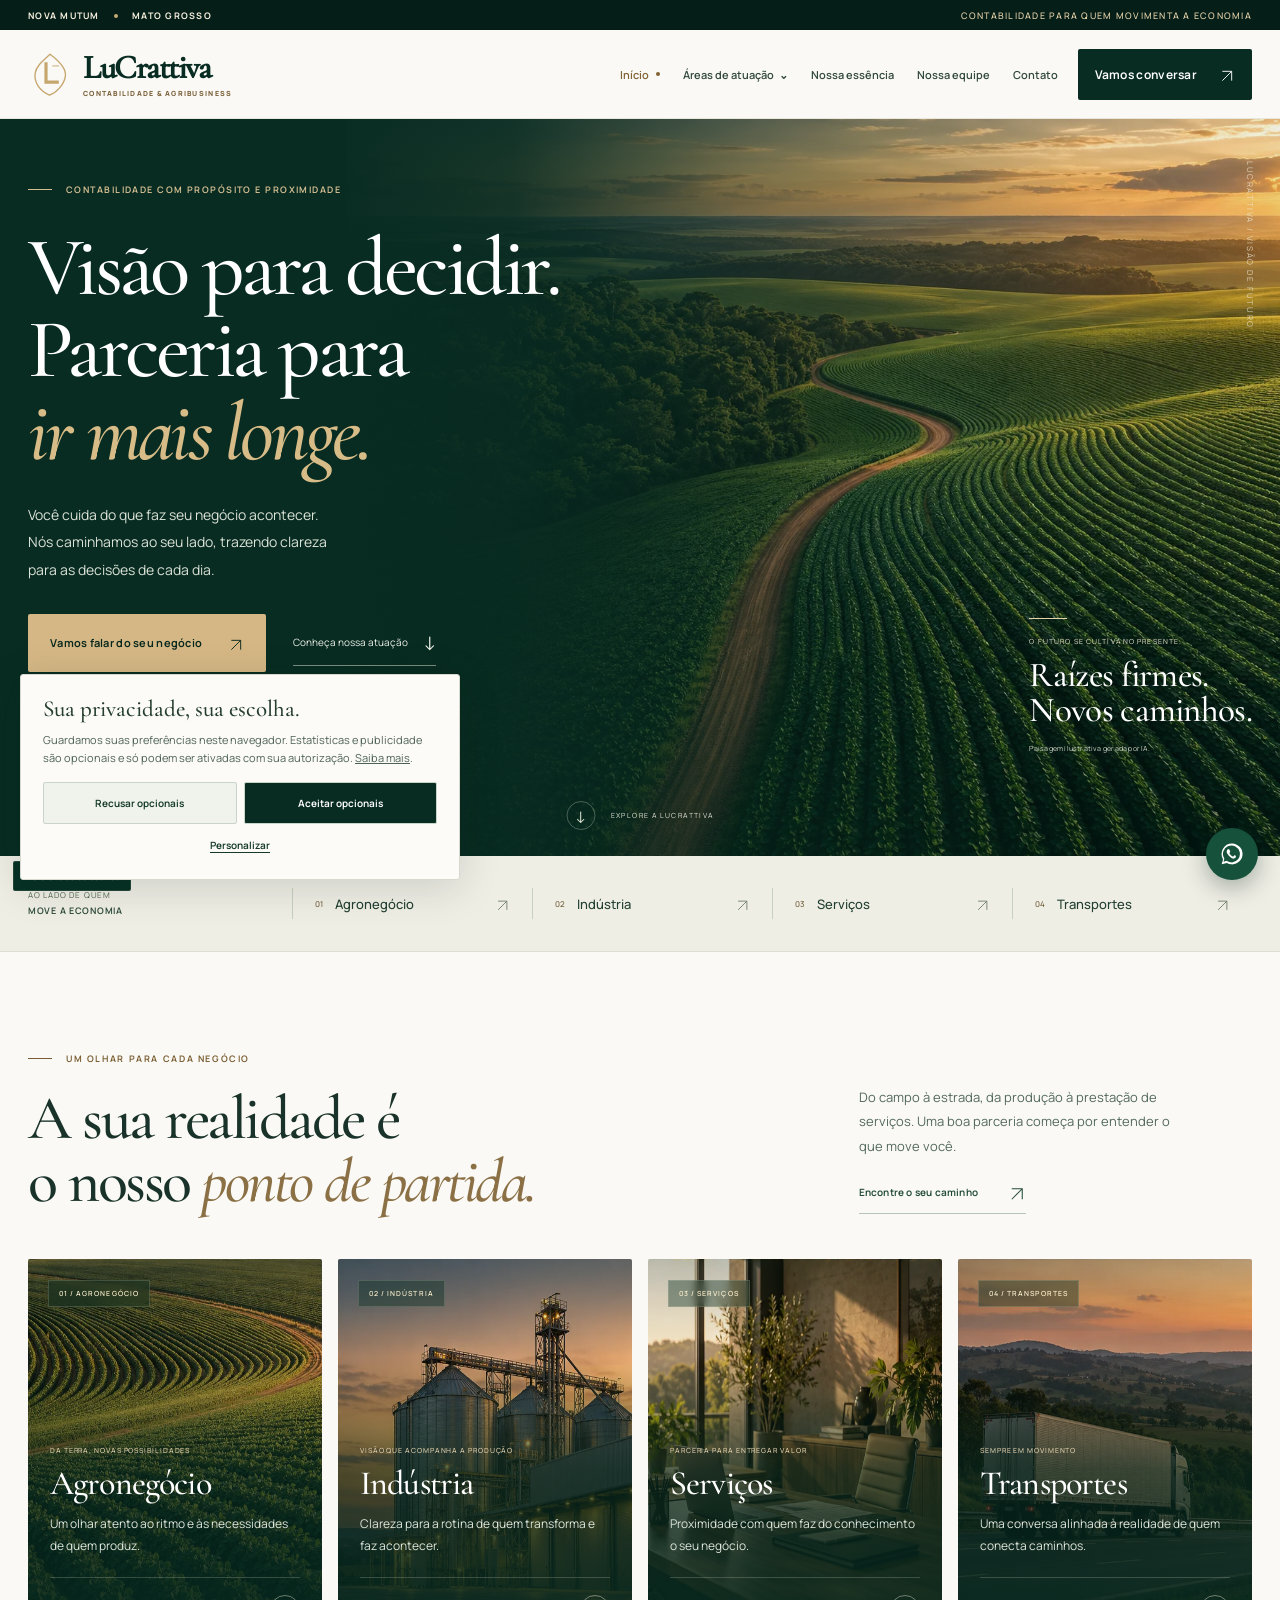
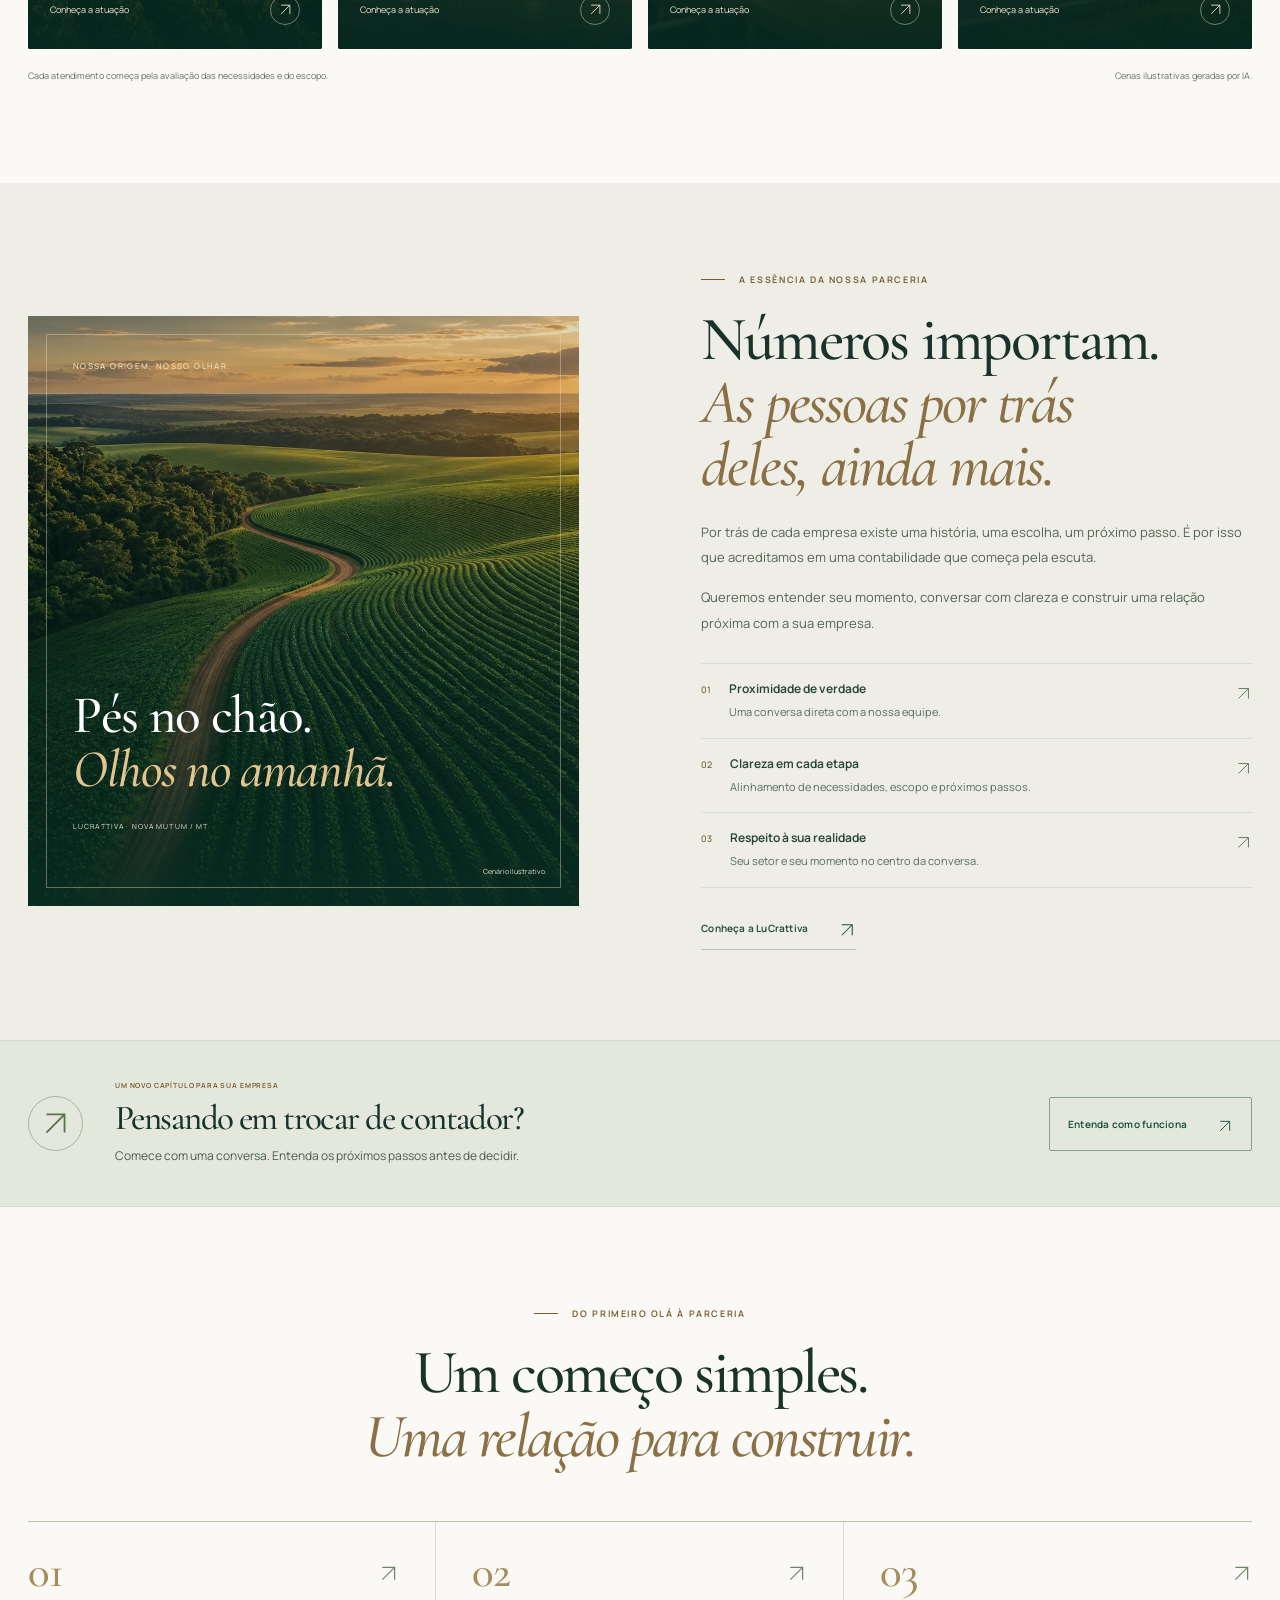
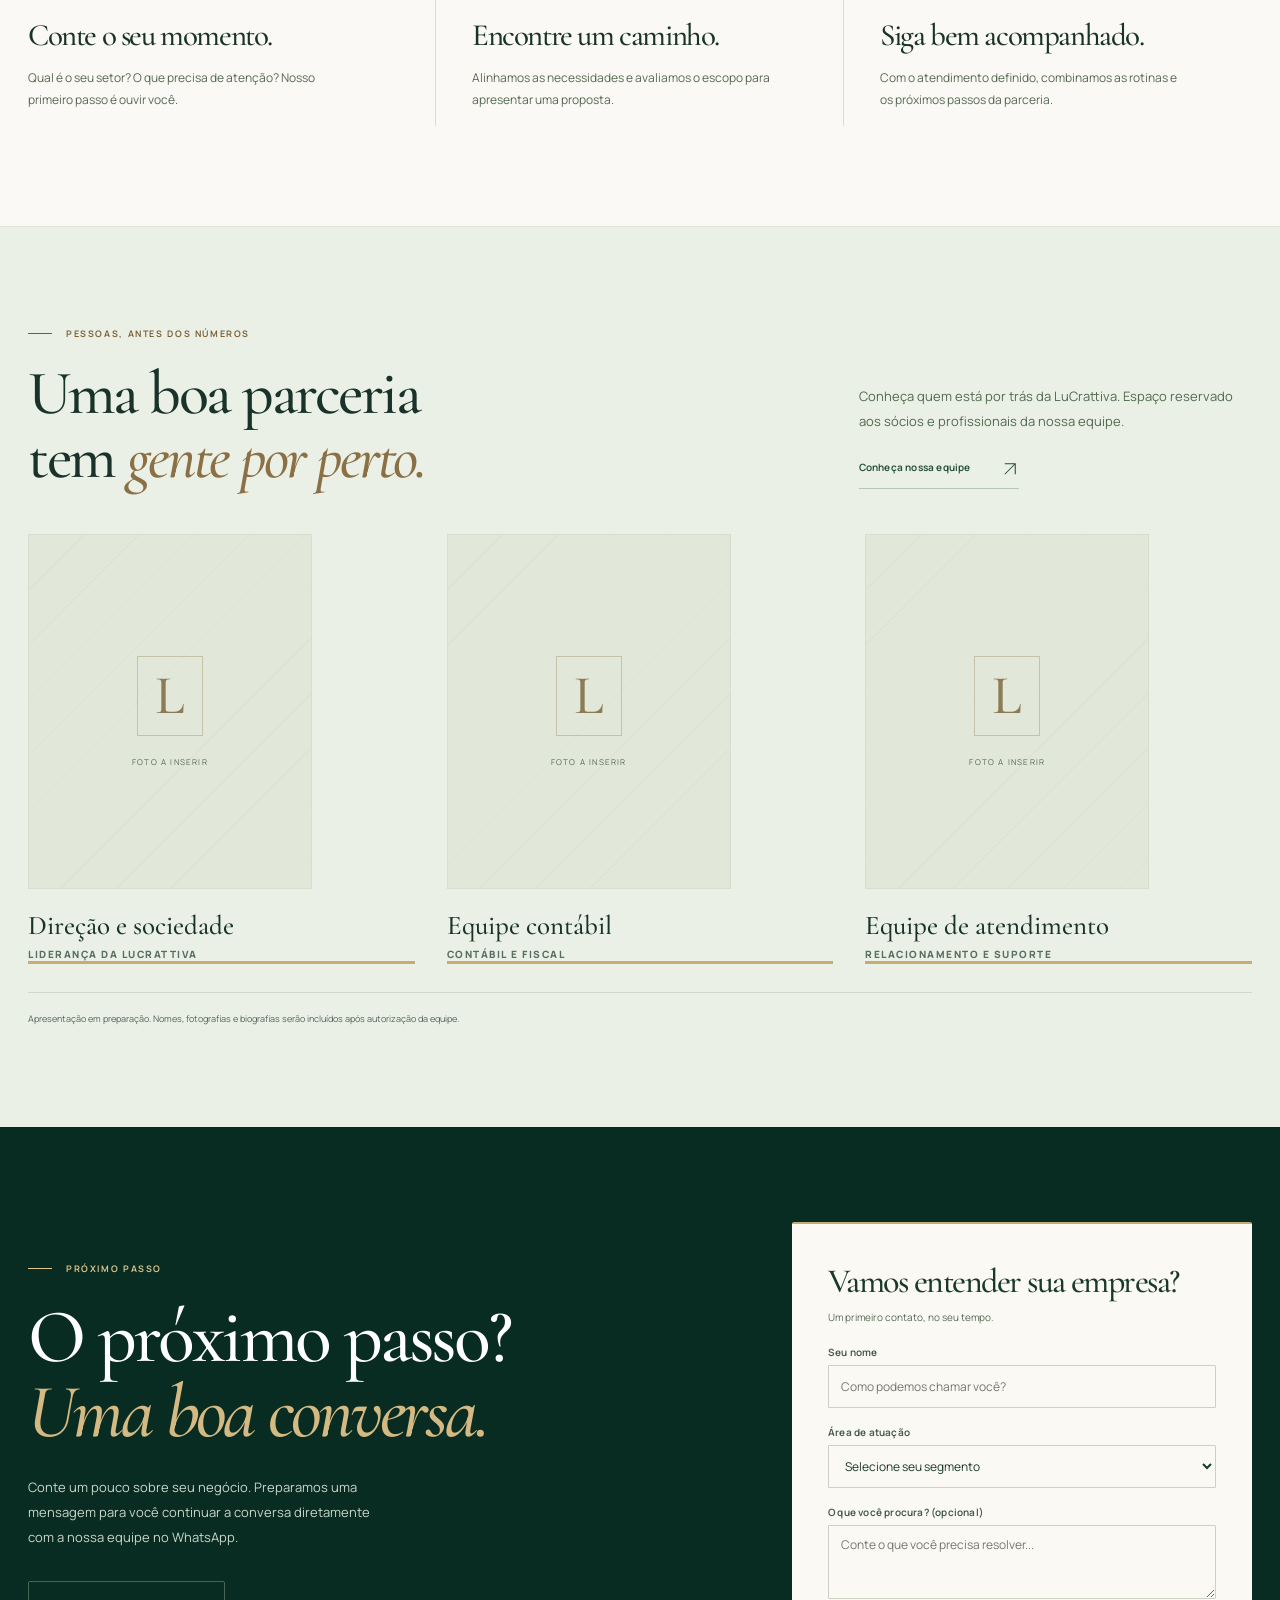
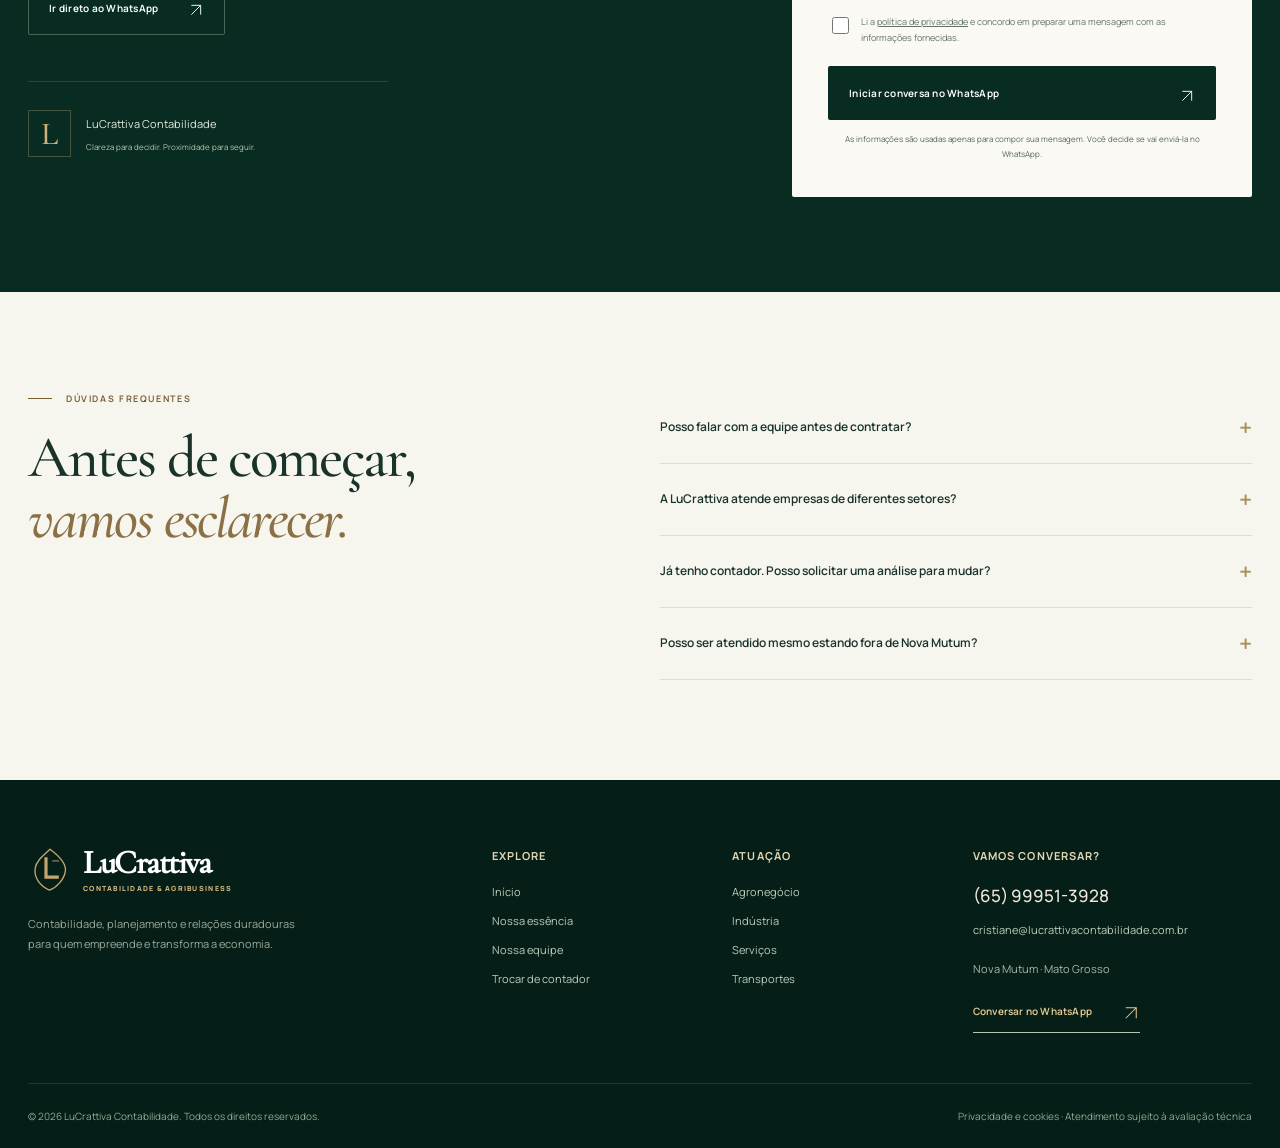
==== commit fa79a70b: "Refinar identidade editorial, páginas e fluxos de contato da LuCrattiva" ====
--- a/index.html
+++ b/index.html
@@ -1,7 +1,39 @@
-<!doctype html><html lang="pt-BR"><head><meta charset="utf-8"><meta name="viewport" content="width=device-width, initial-scale=1"><meta name="color-scheme" content="light"><meta name="theme-color" content="#082c22"><title>LuCrattiva Contabilidade | Visão para quem faz acontecer</title><meta name="description" content="Contabilidade e assessoria para agronegócio, indústria, serviços e transportes. Conheça a LuCrattiva em Nova Mutum - MT e fale com a equipe pelo WhatsApp."><meta name="robots" content="index,follow"><link rel="canonical" href="https://www.lucrattivacontabilidade.com.br/"><meta property="og:type" content="website"><meta property="og:locale" content="pt_BR"><meta property="og:site_name" content="LuCrattiva Contabilidade"><meta property="og:title" content="LuCrattiva Contabilidade | Visão para quem faz acontecer"><meta property="og:description" content="Contabilidade e assessoria para agronegócio, indústria, serviços e transportes. Conheça a LuCrattiva em Nova Mutum - MT e fale com a equipe pelo WhatsApp."><meta property="og:image" content="https://www.lucrattivacontabilidade.com.br/assets/images/og-cover.svg"><link rel="icon" type="image/svg+xml" href="/assets/images/logo-mark.svg"><link rel="preload" as="image" href="/assets/images/campo-editorial.svg"><link rel="stylesheet" href="/assets/css/styles.css"></head><body><a class="skip" href="#conteudo">Pular para o conteúdo</a><div class="topline"><div class="container topline-content"><span>NOVA MUTUM <span class="dot"></span> MATO GROSSO</span><span class="topline-highlight">CONTABILIDADE PARA QUEM MOVIMENTA A ECONOMIA</span></div></div><header class="header"><div class="container header-inner"><a href="/" class="wordmark" aria-label="LuCrattiva — página inicial"><img src="/assets/images/logo-mark.svg" class="wordmark-logo" alt=""><span><span class="wordmark-title">LuCrattiva</span><span class="wordmark-sub">CONTABILIDADE &amp; AGRIBUSINESS</span></span></a><button type="button" class="hamburger" data-menu-toggle aria-label="Abrir menu" aria-controls="nav-principal" aria-expanded="false"><span></span><span></span><span></span></button><nav class="nav" id="nav-principal" data-main-nav aria-label="Navegação principal"><a href="/">Início</a><div class="dropdown"><button class="nav-drop-trigger" type="button" aria-haspopup="true">Áreas de atuação <span aria-hidden="true">⌄</span></button><div class="dropdown-menu"><a href="/agronegocio/">Agronegócio</a><a href="/industria/">Indústria</a><a href="/servicos/">Serviços</a><a href="/transportes/">Transportes</a><a href="/trocar-de-contador/">Trocar de contador</a></div></div><a href="/sobre/">Nossa essência</a><a href="/equipe/">Nossa equipe</a><a href="/contato/">Contato</a></nav><a class="btn btn-forest header-cta" data-whatsapp="geral" data-cta="header" href="#">Falar com um especialista <span aria-hidden="true">↗</span></a></div></header><main id="conteudo"><section class="hero"><div class="hero-art" aria-hidden="true"></div><div class="container hero-grid"><div class="hero-content"><div class="eyebrow light">CONTABILIDADE EMPRESARIAL & AGRIBUSINESS</div><h1>A força de quem produz.<br><em>A segurança de quem planeja.</em></h1><p>Estratégia contábil, proximidade e visão de negócio para quem movimenta o agronegócio, a indústria, os serviços e os transportes.</p><div class="hero-buttons"><a href="#" class="btn btn-gold" data-whatsapp="geral" data-cta="home-hero">Fale com a LuCrattiva <span aria-hidden="true">↗</span></a><a class="btn btn-outline-light" href="#areas">Explore nossas soluções <span aria-hidden="true">↓</span></a></div><div class="hero-below"><span class="mini-circle"></span> <span>BASE EM NOVA MUTUM — MATO GROSSO</span></div></div><aside class="hero-note"><small>UMA PARCERIA PARA EVOLUIR</small><strong>Da rotina fiscal às decisões que movem o amanhã.</strong></aside></div></section>
-<div class="ribbon"><div class="container ribbon-row"><h3>AO LADO DE QUEM MOVE</h3><strong>O agro</strong><i></i><strong>A indústria</strong><i></i><strong>Os serviços</strong><i></i><strong>O transporte</strong></div></div>
-<section class="section" id="areas"><div class="container"><div class="section-lead"><div><div class="eyebrow">ÁREAS DE ATUAÇÃO</div><h2 class="display-heading">Cada setor tem seus desafios.<br><em style="color:#b2945f">Nós entendemos os detalhes.</em></h2></div><p class="section-sub">Uma contabilidade que conversa com a realidade da sua operação e constrói soluções a partir das necessidades do seu segmento.</p></div><div class="sector-grid"><a class="sector-card" href="/agronegocio/"><span class="sector-index">01 / SETOR</span><div class="sector-card-inner"><h3>Agronegócio</h3><p>A dinâmica do campo pede visão de negócio e atenção à operação.</p><span class="card-arrow" aria-hidden="true">↗</span></div></a><a class="sector-card" href="/industria/"><span class="sector-index">02 / SETOR</span><div class="sector-card-inner"><h3>Indústria</h3><p>Estrutura, custos e obrigações que acompanham sua produção.</p><span class="card-arrow" aria-hidden="true">↗</span></div></a><a class="sector-card" href="/servicos/"><span class="sector-index">03 / SETOR</span><div class="sector-card-inner"><h3>Serviços</h3><p>Organização contábil para empresas que vivem de entregar valor.</p><span class="card-arrow" aria-hidden="true">↗</span></div></a><a class="sector-card" href="/transportes/"><span class="sector-index">04 / SETOR</span><div class="sector-card-inner"><h3>Transportes</h3><p>Acompanhamento para operações que mantêm tudo em movimento.</p><span class="card-arrow" aria-hidden="true">↗</span></div></a></div></div></section><section class="manifesto"><div class="container manifesto-grid"><div class="manifesto-art"><span class="manifesto-tag">LUCRATTIVA · NOVA MUTUM / MT</span><div class="manifesto-quote">Onde existe trabalho, existe futuro. <em>E existem decisões importantes.</em></div></div><div class="manifesto-copy"><div class="eyebrow">NOSSA ESSÊNCIA</div><h2>Mais do que números. <em style="color:#a38b5c">Uma visão para seguir em frente.</em></h2><p>Empresas não crescem só com relatórios. Precisam de informações claras, processos organizados e profissionais que acompanhem sua realidade. É nessa relação de confiança que a LuCrattiva acredita.</p><div class="value-lines"><div class="value-line"><span>01</span> Atendimento próximo e responsável</div><div class="value-line"><span>02</span> Visão contábil, fiscal e trabalhista</div><div class="value-line"><span>03</span> Compromisso com a realidade de cada negócio</div></div><a class="text-arrow" href="/sobre/">Conheça nossa história <span>↗</span></a></div></div></section>
-<section class="section process"><div class="container"><div class="eyebrow">COMO FUNCIONA</div><h2 class="display-heading">Simples de começar. <em style="color:#ad925f">Sério na condução.</em></h2><div class="process-grid"><article class="process-card"><span class="process-no">01.</span><h3>Uma boa conversa</h3><p>Entendemos seu setor, o momento da empresa e o que você precisa resolver.</p></article><article class="process-card"><span class="process-no">02.</span><h3>Um caminho adequado</h3><p>Avaliamos o escopo de atendimento e apresentamos uma proposta coerente com sua operação.</p></article><article class="process-card"><span class="process-no">03.</span><h3>Uma parceria contínua</h3><p>Organização, relacionamento e acompanhamento para as rotinas contábeis da empresa.</p></article></div></div></section>
-<section class="section team-section" id="pessoas"><div class="container"><div class="team-intro"><div><div class="eyebrow">QUEM FAZ A DIFERENÇA</div><h2 class="display-heading">Por trás de cada entrega,<br><em style="color:#a08a59">existem pessoas.</em></h2></div><p>Uma área dedicada a apresentar os sócios, os responsáveis e os profissionais que fazem parte da LuCrattiva.</p></div><div class="team-grid"><article class="person-card" data-team-index="0"><div class="portrait"><img src="/assets/images/portrait-placeholder.svg" alt="Espaço para foto oficial" loading="lazy"></div><div class="person-info"><strong data-person-name>Direção e sociedade</strong><small data-person-role>Liderança</small></div></article><article class="person-card" data-team-index="1"><div class="portrait"><img src="/assets/images/portrait-placeholder.svg" alt="Espaço para foto oficial" loading="lazy"></div><div class="person-info"><strong data-person-name>Equipe contábil</strong><small data-person-role>Contábil e fiscal</small></div></article><article class="person-card" data-team-index="2"><div class="portrait"><img src="/assets/images/portrait-placeholder.svg" alt="Espaço para foto oficial" loading="lazy"></div><div class="person-info"><strong data-person-name>Equipe de atendimento</strong><small data-person-role>Relacionamento</small></div></article></div><div class="team-help">Fotografias e nomes de exemplo no protótipo: substitua pelo material oficial da empresa antes da publicação.</div><div style="margin-top:35px"><a class="text-arrow" href="/equipe/">Conheça o espaço da nossa equipe <span>↗</span></a></div></div></section>
-<section class="contact-wrap" id="atendimento"><div class="container contact-grid"><div><div class="eyebrow light">PRÓXIMO PASSO</div><h2>Seu negócio merece uma conversa <em>à altura.</em></h2><p>Escolha a área de interesse e conte brevemente sua necessidade. Você será direcionado ao WhatsApp, com uma mensagem pronta para iniciar um atendimento individual.</p><div style="margin-top:32px"><a href="#" class="btn btn-outline-light" data-whatsapp="geral" data-cta="contact-left">Ir direto ao WhatsApp <span aria-hidden="true">↗</span></a></div><p style="margin-top:17px;font-size:11px;color:#8caa94">Sem promessa de economia tributária ou resultados sem diagnóstico.</p></div><form class="contact-card" data-lead-form><h3>Vamos entender sua empresa?</h3><p>Leva menos de um minuto para preparar a conversa.</p><label for="lead-name">Seu nome</label><input id="lead-name" name="name" placeholder="Como podemos chamar você?" maxlength="80" required autocomplete="name"><label for="lead-segment">Área de atuação</label><select id="lead-segment" name="segment" required><option value="" disabled selected>Selecione seu segmento</option><option value="agro">Agronegócio</option><option value="industria">Indústria</option><option value="servicos">Serviços</option><option value="transportes">Transportes</option><option value="troca">Quero trocar de contador</option><option value="geral">Outros assuntos</option></select><label for="lead-issue">O que você procura? (opcional)</label><textarea id="lead-issue" name="issue" maxlength="400" placeholder="Conte o que você precisa resolver..."></textarea><div class="form-checkbox"><input type="checkbox" id="lead-privacy" required><label for="lead-privacy">Li a <a href="/privacidade/" target="_blank" rel="noopener">política de privacidade</a> e concordo em preparar uma mensagem com as informações fornecidas.</label></div><button type="submit" class="btn btn-forest form-submit">Iniciar conversa no WhatsApp <span aria-hidden="true">↗</span></button><div class="form-disclaimer">As informações são usadas apenas para compor sua mensagem. Você decide se vai enviá-la no WhatsApp.</div></form></div></section>
-<section class="section section-cream"><div class="container faq-grid"><div><div class="eyebrow">DÚVIDAS FREQUENTES</div><h2>Clareza antes da primeira conversa.</h2></div><div><details class="faq-item"><summary>Posso falar com a equipe antes de contratar?</summary><p>Sim. Escolha seu segmento e conte sua necessidade. A equipe poderá esclarecer as modalidades de atendimento disponíveis.</p></details><details class="faq-item"><summary>A LuCrattiva atende empresas de diferentes setores?</summary><p>O site apresenta agronegócio, indústria, serviços e transportes como áreas de interesse comercial. Os serviços específicos de cada atividade devem ser validados com o escritório.</p></details><details class="faq-item"><summary>Já tenho contador. Posso solicitar uma análise para mudar?</summary><p>Sim. Você pode iniciar uma conversa sobre a transição. Os procedimentos, documentos e prazos serão definidos após a avaliação do seu caso.</p></details><details class="faq-item"><summary>Posso ser atendido mesmo estando fora de Nova Mutum?</summary><p>Converse com a equipe para verificar a disponibilidade e a modalidade de atendimento para sua região.</p></details></div></div></section></main><footer class="footer"><div class="container"><div class="footer-grid"><div class="footer-brand"><a href="/" class="wordmark"><img class="wordmark-logo" src="/assets/images/logo-mark.svg" alt=""><span><span class="wordmark-title">LuCrattiva</span><span class="wordmark-sub">CONTABILIDADE &amp; AGRIBUSINESS</span></span></a><p>Contabilidade, planejamento e relações duradouras para quem empreende e transforma a economia.</p></div><div><h4>Explore</h4><div class="footer-links"><a href="/">Início</a><a href="/sobre/">Nossa essência</a><a href="/equipe/">Nossa equipe</a><a href="/trocar-de-contador/">Trocar de contador</a></div></div><div><h4>Atuação</h4><div class="footer-links"><a href="/agronegocio/">Agronegócio</a><a href="/industria/">Indústria</a><a href="/servicos/">Serviços</a><a href="/transportes/">Transportes</a></div></div><div class="footer-contact"><h4>Vamos conversar?</h4><strong data-public-phone>(65) 99951-3928</strong><a data-email href="mailto:cristiane@lucrattivacontabilidade.com.br">cristiane@lucrattivacontabilidade.com.br</a><p style="margin-top:20px">Nova Mutum · Mato Grosso</p><a class="text-arrow" data-whatsapp="geral" data-cta="footer" href="#" style="color:#e3c991;margin-top:20px">Conversar no WhatsApp <span>↗</span></a></div></div><div class="footer-bottom"><span>© <span id="copyright-year">2026</span> LuCrattiva Contabilidade. Todos os direitos reservados.</span><span><a href="/privacidade/">Privacidade e cookies</a> · Atendimento sujeito à avaliação técnica</span></div></div></footer><a href="#" class="floating-wa" data-whatsapp="geral" data-cta="floating" aria-label="Conversar com a LuCrattiva pelo WhatsApp"><svg viewBox="0 0 32 32" fill="currentColor" aria-hidden="true"><path d="M16.02 3.2A12.76 12.76 0 0 0 5 22.46L3.3 28.7l6.38-1.67A12.8 12.8 0 1 0 16.02 3.2Zm0 23.18c-2.2 0-4.35-.58-6.21-1.7l-.45-.27-3.77.99 1.01-3.67-.3-.48a10.43 10.43 0 1 1 9.72 5.13Zm5.74-7.81c-.32-.16-1.89-.93-2.19-1.04-.29-.1-.5-.16-.71.16s-.82 1.04-1 1.25c-.18.2-.37.23-.69.08a8.76 8.76 0 0 1-2.57-1.59 9.54 9.54 0 0 1-1.78-2.22c-.18-.32-.02-.49.14-.65.14-.14.32-.37.47-.55.16-.18.21-.32.32-.53.1-.21.05-.4-.03-.56-.08-.16-.71-1.71-.97-2.34-.26-.62-.52-.53-.71-.54h-.61c-.21 0-.55.08-.84.4-.29.32-1.1 1.08-1.1 2.64s1.13 3.07 1.29 3.28a12 12 0 0 0 4.6 4.67c1.61.7 2.24.76 3.04.64.93-.14 1.89-.77 2.16-1.52.27-.74.27-1.37.19-1.5s-.29-.21-.61-.37Z"/></svg><span class="wa-dot" aria-hidden="true"></span></a><div class="consent-banner" data-consent-banner hidden role="dialog" aria-label="Preferências de privacidade" aria-modal="false"><strong>Respeitamos suas escolhas.</strong><p>Usamos armazenamento essencial para funcionamento. Estatísticas e publicidade personalizada são opcionais e permanecem desativadas até sua autorização. <a href="/privacidade/">Saiba mais</a>.</p><div class="consent-preferences" data-consent-preferences hidden><label><input type="checkbox" name="analytics-consent"> Estatísticas</label><label><input type="checkbox" name="marketing-consent"> Publicidade/remarketing</label></div><div class="consent-buttons"><button type="button" data-consent-reject>Recusar opcionais</button><button type="button" data-consent-configure>Personalizar</button><button type="button" data-consent-save>Salvar preferências</button><button class="primary" type="button" data-consent-all>Aceitar opcionais</button></div></div><button type="button" class="cookie-reopen" data-consent-reopen>Preferências de cookies</button><script>document.getElementById('copyright-year').textContent=new Date().getFullYear()</script><script src="/assets/js/config.js" defer></script><script src="/assets/js/site.js" defer></script></body></html>+<!doctype html><html lang="pt-BR"><head><meta charset="utf-8"><meta name="viewport" content="width=device-width, initial-scale=1"><meta name="color-scheme" content="light"><meta name="theme-color" content="#082c22"><title>LuCrattiva Contabilidade | Clareza para decidir. Parceria para ir além.</title><meta name="description" content="Contabilidade e assessoria para agronegócio, indústria, serviços e transportes. Conheça a LuCrattiva em Nova Mutum - MT e fale com a equipe pelo WhatsApp."><meta name="robots" content="noindex,nofollow"><link rel="canonical" href="https://www.lucrattivacontabilidade.com.br/"><meta property="og:type" content="website"><meta name="twitter:card" content="summary_large_image"><meta property="og:image:width" content="1200"><meta property="og:image:height" content="630"><meta property="og:image:alt" content="LuCrattiva: visão para decidir, parceria para ir mais longe."><meta property="og:locale" content="pt_BR"><meta property="og:site_name" content="LuCrattiva Contabilidade"><meta property="og:title" content="LuCrattiva Contabilidade | Clareza para decidir. Parceria para ir além."><meta property="og:description" content="Contabilidade e assessoria para agronegócio, indústria, serviços e transportes. Conheça a LuCrattiva em Nova Mutum - MT e fale com a equipe pelo WhatsApp."><meta property="og:image" content="https://www.lucrattivacontabilidade.com.br/assets/images/og-cover.jpg"><link rel="icon" type="image/svg+xml" href="/assets/images/logo-mark.svg"><link rel="preload" as="image" href="/assets/images/paisagem-editorial.webp" fetchpriority="high"><link rel="preload" href="/assets/fonts/manrope-latin-wght-normal.woff2" as="font" type="font/woff2" crossorigin><link rel="stylesheet" href="/assets/css/styles.css"><link rel="stylesheet" href="/assets/css/experience.css"><link rel="preload" href="/assets/fonts/cormorant-garamond-latin-500-normal.woff2" as="font" type="font/woff2" crossorigin><link rel="stylesheet" href="/assets/css/home.css"></head><body class="home-page"><a class="skip" href="#conteudo">Pular para o conteúdo</a><div class="topline"><div class="container topline-content"><span>NOVA MUTUM <span class="dot"></span> MATO GROSSO</span><span class="topline-highlight">CONTABILIDADE PARA QUEM MOVIMENTA A ECONOMIA</span></div></div><header class="header"><div class="container header-inner"><a href="/" class="wordmark" aria-label="LuCrattiva — página inicial"><img src="/assets/images/logo-mark.svg" class="wordmark-logo" alt=""><span><span class="wordmark-title">LuCrattiva</span><span class="wordmark-sub">CONTABILIDADE &amp; AGRIBUSINESS</span></span></a><button type="button" class="hamburger" data-menu-toggle aria-label="Abrir navegação" aria-controls="nav-principal" aria-expanded="false"><span></span><span></span><span></span></button><nav class="nav" id="nav-principal" data-main-nav aria-label="Navegação principal"><a href="/" aria-current="page">Início</a><div class="dropdown"><button class="nav-drop-trigger" type="button" aria-expanded="false">Áreas de atuação <span aria-hidden="true">⌄</span></button><div class="dropdown-menu"><a href="/agronegocio/">Agronegócio</a><a href="/industria/">Indústria</a><a href="/servicos/">Serviços</a><a href="/transportes/">Transportes</a><a href="/trocar-de-contador/">Trocar de contador</a></div></div><a href="/sobre/">Nossa essência</a><a href="/equipe/">Nossa equipe</a><a href="/contato/">Contato</a></nav><a class="btn btn-forest header-cta" data-whatsapp="geral" data-cta="header" href="#">Vamos conversar <span aria-hidden="true"><svg class="arrow-svg" viewBox="0 0 24 24" fill="none" stroke="currentColor" stroke-width="1.4" aria-hidden="true" focusable="false"><path d="M5 19 19 5M5 5h14v14"/></svg></span></a></div></header><main id="conteudo">
+<section class="hero" aria-labelledby="hero-title">
+  <div class="hero-art" aria-hidden="true"></div>
+  <div class="hero-coordinate" aria-hidden="true">LUCRATTIVA / VISÃO DE FUTURO</div>
+  <div class="container hero-grid">
+    <div class="hero-content">
+      <div class="eyebrow light">CONTABILIDADE COM PROPÓSITO E PROXIMIDADE</div>
+      <h1 id="hero-title">Visão para decidir.<br>Parceria para<br><em>ir mais longe.</em></h1>
+      <p>Você cuida do que faz seu negócio acontecer.<br class="desktop-break"> Nós caminhamos ao seu lado, trazendo clareza<br class="desktop-break"> para as decisões de cada dia.</p>
+      <div class="hero-buttons">
+        <a href="#" class="btn btn-gold" data-whatsapp="geral" data-cta="home-hero">Vamos falar do seu negócio <span aria-hidden="true"><svg class="arrow-svg" viewBox="0 0 24 24" fill="none" stroke="currentColor" stroke-width="1.4" aria-hidden="true" focusable="false"><path d="M5 19 19 5M5 5h14v14"/></svg></span></a>
+        <a class="hero-secondary" href="#areas">Conheça nossa atuação <span aria-hidden="true">↓</span></a>
+      </div>
+      <div class="hero-below"><span class="location-mark" aria-hidden="true">⌖</span><span>DE NOVA MUTUM, MATO GROSSO.<br><strong>PERTO DE QUEM EMPREENDE.</strong></span></div>
+    </div>
+    <aside class="hero-note"><span class="note-line" aria-hidden="true"></span><small>O FUTURO SE CULTIVA NO PRESENTE.</small><strong>Raízes firmes.<br>Novos caminhos.</strong><span class="art-caption">Paisagem ilustrativa gerada por IA.</span></aside>
+  </div>
+  <a class="hero-scroll" href="#areas" aria-label="Explorar áreas de atuação"><span aria-hidden="true">↓</span> EXPLORE A LUCRATTIVA</a>
+</section>
+<div class="ribbon"><div class="container ribbon-row"><span class="ribbon-label">AO LADO DE QUEM<br><strong>MOVE A ECONOMIA</strong></span><a href="/agronegocio/"><span aria-hidden="true">01</span> Agronegócio <i aria-hidden="true"><svg class="arrow-svg" viewBox="0 0 24 24" fill="none" stroke="currentColor" stroke-width="1.4" aria-hidden="true" focusable="false"><path d="M5 19 19 5M5 5h14v14"/></svg></i></a><a href="/industria/"><span aria-hidden="true">02</span> Indústria <i aria-hidden="true"><svg class="arrow-svg" viewBox="0 0 24 24" fill="none" stroke="currentColor" stroke-width="1.4" aria-hidden="true" focusable="false"><path d="M5 19 19 5M5 5h14v14"/></svg></i></a><a href="/servicos/"><span aria-hidden="true">03</span> Serviços <i aria-hidden="true"><svg class="arrow-svg" viewBox="0 0 24 24" fill="none" stroke="currentColor" stroke-width="1.4" aria-hidden="true" focusable="false"><path d="M5 19 19 5M5 5h14v14"/></svg></i></a><a href="/transportes/"><span aria-hidden="true">04</span> Transportes <i aria-hidden="true"><svg class="arrow-svg" viewBox="0 0 24 24" fill="none" stroke="currentColor" stroke-width="1.4" aria-hidden="true" focusable="false"><path d="M5 19 19 5M5 5h14v14"/></svg></i></a></div></div>
+<section class="section areas-section" id="areas" aria-labelledby="areas-title"><div class="container">
+  <div class="section-lead"><div><div class="eyebrow">UM OLHAR PARA CADA NEGÓCIO</div><h2 class="display-heading" id="areas-title">A sua realidade é<br>o nosso <em>ponto de partida.</em></h2></div><div><p class="section-sub">Do campo à estrada, da produção à prestação de serviços. Uma boa parceria começa por entender o que move você.</p><a class="text-arrow" href="/contato/">Encontre o seu caminho <span aria-hidden="true"><svg class="arrow-svg" viewBox="0 0 24 24" fill="none" stroke="currentColor" stroke-width="1.4" aria-hidden="true" focusable="false"><path d="M5 19 19 5M5 5h14v14"/></svg></span></a></div></div>
+  <div class="sector-grid">
+    <a class="sector-card" href="/agronegocio/" data-sector="agro" data-cta="home-sector"><span class="sector-index">01 / AGRONEGÓCIO</span><div class="sector-card-inner"><span class="sector-kicker">DA TERRA, NOVAS POSSIBILIDADES</span><h3>Agronegócio</h3><p>Um olhar atento ao ritmo e às necessidades de quem produz.</p><span class="sector-more">Conheça a atuação <span class="card-arrow" aria-hidden="true"><svg class="arrow-svg" viewBox="0 0 24 24" fill="none" stroke="currentColor" stroke-width="1.4" aria-hidden="true" focusable="false"><path d="M5 19 19 5M5 5h14v14"/></svg></span></span></div></a>
+    <a class="sector-card" href="/industria/" data-sector="industria" data-cta="home-sector"><span class="sector-index">02 / INDÚSTRIA</span><div class="sector-card-inner"><span class="sector-kicker">VISÃO QUE ACOMPANHA A PRODUÇÃO</span><h3>Indústria</h3><p>Clareza para a rotina de quem transforma e faz acontecer.</p><span class="sector-more">Conheça a atuação <span class="card-arrow" aria-hidden="true"><svg class="arrow-svg" viewBox="0 0 24 24" fill="none" stroke="currentColor" stroke-width="1.4" aria-hidden="true" focusable="false"><path d="M5 19 19 5M5 5h14v14"/></svg></span></span></div></a>
+    <a class="sector-card" href="/servicos/" data-sector="servicos" data-cta="home-sector"><span class="sector-index">03 / SERVIÇOS</span><div class="sector-card-inner"><span class="sector-kicker">PARCERIA PARA ENTREGAR VALOR</span><h3>Serviços</h3><p>Proximidade com quem faz do conhecimento o seu negócio.</p><span class="sector-more">Conheça a atuação <span class="card-arrow" aria-hidden="true"><svg class="arrow-svg" viewBox="0 0 24 24" fill="none" stroke="currentColor" stroke-width="1.4" aria-hidden="true" focusable="false"><path d="M5 19 19 5M5 5h14v14"/></svg></span></span></div></a>
+    <a class="sector-card" href="/transportes/" data-sector="transportes" data-cta="home-sector"><span class="sector-index">04 / TRANSPORTES</span><div class="sector-card-inner"><span class="sector-kicker">SEMPRE EM MOVIMENTO</span><h3>Transportes</h3><p>Uma conversa alinhada à realidade de quem conecta caminhos.</p><span class="sector-more">Conheça a atuação <span class="card-arrow" aria-hidden="true"><svg class="arrow-svg" viewBox="0 0 24 24" fill="none" stroke="currentColor" stroke-width="1.4" aria-hidden="true" focusable="false"><path d="M5 19 19 5M5 5h14v14"/></svg></span></span></div></a>
+  </div>
+  <div class="sector-footnote"><span>Cada atendimento começa pela avaliação das necessidades e do escopo.</span><span>Cenas ilustrativas geradas por IA.</span></div>
+</div></section>
+<section class="manifesto" aria-labelledby="essencia-title"><div class="container manifesto-grid">
+  <div class="manifesto-art"><div class="manifesto-frame" aria-hidden="true"></div><span class="manifesto-tag">NOSSA ORIGEM, NOSSO OLHAR.</span><div class="manifesto-quote">Pés no chão.<br><em>Olhos no amanhã.</em><span>LUCRATTIVA · NOVA MUTUM / MT</span></div><span class="manifesto-caption">Cenário ilustrativo.</span></div>
+  <div class="manifesto-copy"><div class="eyebrow">A ESSÊNCIA DA NOSSA PARCERIA</div><h2 id="essencia-title">Números importam.<br><em>As pessoas por trás<br>deles, ainda mais.</em></h2><p>Por trás de cada empresa existe uma história, uma escolha, um próximo passo. É por isso que acreditamos em uma contabilidade que começa pela escuta.</p><p>Queremos entender seu momento, conversar com clareza e construir uma relação próxima com a sua empresa.</p><div class="value-lines"><div class="value-line"><span>01</span><div><strong>Proximidade de verdade</strong><small>Uma conversa direta com a nossa equipe.</small></div><span class="value-symbol" aria-hidden="true"><svg class="arrow-svg" viewBox="0 0 24 24" fill="none" stroke="currentColor" stroke-width="1.4" aria-hidden="true" focusable="false"><path d="M5 19 19 5M5 5h14v14"/></svg></span></div><div class="value-line"><span>02</span><div><strong>Clareza em cada etapa</strong><small>Alinhamento de necessidades, escopo e próximos passos.</small></div><span class="value-symbol" aria-hidden="true"><svg class="arrow-svg" viewBox="0 0 24 24" fill="none" stroke="currentColor" stroke-width="1.4" aria-hidden="true" focusable="false"><path d="M5 19 19 5M5 5h14v14"/></svg></span></div><div class="value-line"><span>03</span><div><strong>Respeito à sua realidade</strong><small>Seu setor e seu momento no centro da conversa.</small></div><span class="value-symbol" aria-hidden="true"><svg class="arrow-svg" viewBox="0 0 24 24" fill="none" stroke="currentColor" stroke-width="1.4" aria-hidden="true" focusable="false"><path d="M5 19 19 5M5 5h14v14"/></svg></span></div></div><a class="text-arrow" href="/sobre/">Conheça a LuCrattiva <span aria-hidden="true"><svg class="arrow-svg" viewBox="0 0 24 24" fill="none" stroke="currentColor" stroke-width="1.4" aria-hidden="true" focusable="false"><path d="M5 19 19 5M5 5h14v14"/></svg></span></a></div>
+</div></section>
+<section class="switch-section"><div class="container switch-inner"><div class="switch-icon" aria-hidden="true"><svg class="arrow-svg" viewBox="0 0 24 24" fill="none" stroke="currentColor" stroke-width="1.4" aria-hidden="true" focusable="false"><path d="M5 19 19 5M5 5h14v14"/></svg></div><div><div class="eyebrow">UM NOVO CAPÍTULO PARA SUA EMPRESA</div><h2>Pensando em trocar de contador?</h2><p>Comece com uma conversa. Entenda os próximos passos antes de decidir.</p></div><a class="btn btn-outline" href="/trocar-de-contador/">Entenda como funciona <span aria-hidden="true"><svg class="arrow-svg" viewBox="0 0 24 24" fill="none" stroke="currentColor" stroke-width="1.4" aria-hidden="true" focusable="false"><path d="M5 19 19 5M5 5h14v14"/></svg></span></a></div></section>
+<section class="section process" aria-labelledby="process-title"><div class="container"><div class="eyebrow">DO PRIMEIRO OLÁ À PARCERIA</div><h2 class="display-heading" id="process-title">Um começo simples.<br><em>Uma relação para construir.</em></h2><div class="process-grid"><article class="process-card"><div class="process-top"><span class="process-no">01</span><span aria-hidden="true"><svg class="arrow-svg" viewBox="0 0 24 24" fill="none" stroke="currentColor" stroke-width="1.4" aria-hidden="true" focusable="false"><path d="M5 19 19 5M5 5h14v14"/></svg></span></div><h3>Conte o seu momento.</h3><p>Qual é o seu setor? O que precisa de atenção? Nosso primeiro passo é ouvir você.</p></article><article class="process-card"><div class="process-top"><span class="process-no">02</span><span aria-hidden="true"><svg class="arrow-svg" viewBox="0 0 24 24" fill="none" stroke="currentColor" stroke-width="1.4" aria-hidden="true" focusable="false"><path d="M5 19 19 5M5 5h14v14"/></svg></span></div><h3>Encontre um caminho.</h3><p>Alinhamos as necessidades e avaliamos o escopo para apresentar uma proposta.</p></article><article class="process-card"><div class="process-top"><span class="process-no">03</span><span aria-hidden="true"><svg class="arrow-svg" viewBox="0 0 24 24" fill="none" stroke="currentColor" stroke-width="1.4" aria-hidden="true" focusable="false"><path d="M5 19 19 5M5 5h14v14"/></svg></span></div><h3>Siga bem acompanhado.</h3><p>Com o atendimento definido, combinamos as rotinas e os próximos passos da parceria.</p></article></div></div></section>
+<section class="section team-section" id="pessoas" aria-labelledby="team-title"><div class="container"><div class="team-intro"><div><div class="eyebrow">PESSOAS, ANTES DOS NÚMEROS</div><h2 class="display-heading" id="team-title">Uma boa parceria<br>tem <em>gente por perto.</em></h2></div><div><p>Conheça quem está por trás da LuCrattiva. Espaço reservado aos sócios e profissionais da nossa equipe.</p><a class="text-arrow" href="/equipe/">Conheça nossa equipe <span aria-hidden="true"><svg class="arrow-svg" viewBox="0 0 24 24" fill="none" stroke="currentColor" stroke-width="1.4" aria-hidden="true" focusable="false"><path d="M5 19 19 5M5 5h14v14"/></svg></span></a></div></div><div class="team-grid" data-team-grid><noscript><p>Conheça nossa equipe entrando em contato com a LuCrattiva.</p></noscript></div><div class="team-help">Apresentação em preparação. Nomes, fotografias e biografias serão incluídos após autorização da equipe.</div></div></section>
+<section class="contact-wrap" id="atendimento"><div class="container contact-grid"><div><div class="eyebrow light">PRÓXIMO PASSO</div><h2>O próximo passo?<br><em>Uma boa conversa.</em></h2><p>Conte um pouco sobre seu negócio. Preparamos uma mensagem para você continuar a conversa diretamente com a nossa equipe no WhatsApp.</p><div style="margin-top:32px"><a href="#" class="btn btn-outline-light" data-whatsapp="geral" data-cta="contact-left">Ir direto ao WhatsApp <span aria-hidden="true"><svg class="arrow-svg" viewBox="0 0 24 24" fill="none" stroke="currentColor" stroke-width="1.4" aria-hidden="true" focusable="false"><path d="M5 19 19 5M5 5h14v14"/></svg></span></a></div><div class="contact-signature"><span aria-hidden="true">L</span><p>LuCrattiva Contabilidade<small>Clareza para decidir. Proximidade para seguir.</small></p></div></div><form class="contact-card" data-lead-form><h3>Vamos entender sua empresa?</h3><p>Um primeiro contato, no seu tempo.</p><label for="lead-name">Seu nome</label><input id="lead-name" name="name" placeholder="Como podemos chamar você?" maxlength="80" required autocomplete="name"><label for="lead-segment">Área de atuação</label><select id="lead-segment" name="segment" required><option value="" disabled selected>Selecione seu segmento</option><option value="agro">Agronegócio</option><option value="industria">Indústria</option><option value="servicos">Serviços</option><option value="transportes">Transportes</option><option value="troca">Quero trocar de contador</option><option value="geral">Outros assuntos</option></select><label for="lead-issue">O que você procura? (opcional)</label><textarea id="lead-issue" name="issue" maxlength="400" placeholder="Conte o que você precisa resolver..."></textarea><div class="form-checkbox"><input type="checkbox" id="lead-privacy" required><label for="lead-privacy">Li a <a href="/privacidade/" target="_blank" rel="noopener">política de privacidade</a> e concordo em preparar uma mensagem com as informações fornecidas.</label></div><button type="submit" class="btn btn-forest form-submit">Iniciar conversa no WhatsApp <span aria-hidden="true"><svg class="arrow-svg" viewBox="0 0 24 24" fill="none" stroke="currentColor" stroke-width="1.4" aria-hidden="true" focusable="false"><path d="M5 19 19 5M5 5h14v14"/></svg></span></button><div class="form-disclaimer">As informações são usadas apenas para compor sua mensagem. Você decide se vai enviá-la no WhatsApp.</div></form></div></section>
+<section class="section section-cream home-faq"><div class="container faq-grid"><div><div class="eyebrow">DÚVIDAS FREQUENTES</div><h2>Antes de começar,<br><em>vamos esclarecer.</em></h2></div><div><details class="faq-item"><summary>Posso falar com a equipe antes de contratar?</summary><p>Sim. Escolha seu segmento e conte sua necessidade. A equipe poderá esclarecer as modalidades de atendimento disponíveis.</p></details><details class="faq-item"><summary>A LuCrattiva atende empresas de diferentes setores?</summary><p>O site apresenta agronegócio, indústria, serviços e transportes como áreas de interesse comercial. Os serviços específicos de cada atividade devem ser validados com o escritório.</p></details><details class="faq-item"><summary>Já tenho contador. Posso solicitar uma análise para mudar?</summary><p>Sim. Você pode iniciar uma conversa sobre a transição. Os procedimentos, documentos e prazos serão definidos após a avaliação do seu caso.</p></details><details class="faq-item"><summary>Posso ser atendido mesmo estando fora de Nova Mutum?</summary><p>Converse com a equipe para verificar a disponibilidade e a modalidade de atendimento para sua região.</p></details></div></div></section></main><footer class="footer"><div class="container"><div class="footer-grid"><div class="footer-brand"><a href="/" class="wordmark"><img class="wordmark-logo" src="/assets/images/logo-mark.svg" alt=""><span><span class="wordmark-title">LuCrattiva</span><span class="wordmark-sub">CONTABILIDADE &amp; AGRIBUSINESS</span></span></a><p>Contabilidade, planejamento e relações duradouras para quem empreende e transforma a economia.</p></div><div><h4>Explore</h4><div class="footer-links"><a href="/">Início</a><a href="/sobre/">Nossa essência</a><a href="/equipe/">Nossa equipe</a><a href="/trocar-de-contador/">Trocar de contador</a></div></div><div><h4>Atuação</h4><div class="footer-links"><a href="/agronegocio/">Agronegócio</a><a href="/industria/">Indústria</a><a href="/servicos/">Serviços</a><a href="/transportes/">Transportes</a></div></div><div class="footer-contact"><h4>Vamos conversar?</h4><strong data-public-phone>(65) 99951-3928</strong><a data-email href="mailto:cristiane@lucrattivacontabilidade.com.br">cristiane@lucrattivacontabilidade.com.br</a><p style="margin-top:20px">Nova Mutum · Mato Grosso</p><a class="text-arrow" data-whatsapp="geral" data-cta="footer" href="#" style="color:#e3c991;margin-top:20px">Conversar no WhatsApp <span><svg class="arrow-svg" viewBox="0 0 24 24" fill="none" stroke="currentColor" stroke-width="1.4" aria-hidden="true" focusable="false"><path d="M5 19 19 5M5 5h14v14"/></svg></span></a></div></div><div class="footer-bottom"><span>© <span id="copyright-year">2026</span> LuCrattiva Contabilidade. Todos os direitos reservados.</span><span><a href="/privacidade/">Privacidade e cookies</a> · Atendimento sujeito à avaliação técnica</span></div></div></footer><a href="#" class="floating-wa" data-whatsapp="geral" data-cta="floating" aria-label="Conversar com a LuCrattiva pelo WhatsApp"><svg viewBox="0 0 32 32" fill="currentColor" aria-hidden="true"><path d="M16.02 3.2A12.76 12.76 0 0 0 5 22.46L3.3 28.7l6.38-1.67A12.8 12.8 0 1 0 16.02 3.2Zm0 23.18c-2.2 0-4.35-.58-6.21-1.7l-.45-.27-3.77.99 1.01-3.67-.3-.48a10.43 10.43 0 1 1 9.72 5.13Zm5.74-7.81c-.32-.16-1.89-.93-2.19-1.04-.29-.1-.5-.16-.71.16s-.82 1.04-1 1.25c-.18.2-.37.23-.69.08a8.76 8.76 0 0 1-2.57-1.59 9.54 9.54 0 0 1-1.78-2.22c-.18-.32-.02-.49.14-.65.14-.14.32-.37.47-.55.16-.18.21-.32.32-.53.1-.21.05-.4-.03-.56-.08-.16-.71-1.71-.97-2.34-.26-.62-.52-.53-.71-.54h-.61c-.21 0-.55.08-.84.4-.29.32-1.1 1.08-1.1 2.64s1.13 3.07 1.29 3.28a12 12 0 0 0 4.6 4.67c1.61.7 2.24.76 3.04.64.93-.14 1.89-.77 2.16-1.52.27-.74.27-1.37.19-1.5s-.29-.21-.61-.37Z"/></svg><span class="wa-dot" aria-hidden="true"></span></a><div class="consent-banner" data-consent-banner hidden role="dialog" aria-label="Preferências de privacidade" aria-modal="false"><strong>Sua privacidade, sua escolha.</strong><p>Guardamos suas preferências neste navegador. Estatísticas e publicidade são opcionais e só podem ser ativadas com sua autorização. <a href="/privacidade/">Saiba mais</a>.</p><div class="consent-preferences" data-consent-preferences hidden><label><input type="checkbox" name="analytics-consent"> Estatísticas</label><label><input type="checkbox" name="marketing-consent"> Publicidade/remarketing</label></div><div class="consent-buttons"><button type="button" data-consent-reject>Recusar opcionais</button><button type="button" data-consent-configure>Personalizar</button><button type="button" data-consent-save hidden>Salvar preferências</button><button class="primary" type="button" data-consent-all>Aceitar opcionais</button></div></div><button type="button" class="cookie-reopen" data-consent-reopen>Preferências de cookies</button><script>document.getElementById('copyright-year').textContent=new Date().getFullYear()</script><script src="/assets/js/config.js" defer></script><script src="/assets/js/site.js" defer></script></body></html>
--- a/assets/css/styles.css
+++ b/assets/css/styles.css
@@ -1,4 +1,3 @@
-@import url('https://fonts.googleapis.com/css2?family=DM+Sans:wght@400;500;600;700;800&family=Manrope:wght@400;500;600;700;800&family=Playfair+Display:ital,wght@0,400;0,500;0,600;0,700;1,400;1,500&display=swap');
 :root{--forest:#082c22;--deep:#041e17;--green:#16513c;--green-light:#67856a;--gold:#c9ab74;--gold-light:#e7d4aa;--ink:#19332a;--muted:#63736a;--cream:#f7f6f0;--chalk:#fdfcf8;--line:#e2e6dd;--serif:'Playfair Display',Georgia,serif;--sans:'DM Sans',Arial,sans-serif;--container:1280px}
 *{box-sizing:border-box}html{scroll-behavior:smooth}body{margin:0;font-family:var(--sans);color:var(--ink);background:var(--chalk);-webkit-font-smoothing:antialiased}button,input,textarea,select{font:inherit}button{cursor:pointer}a{text-decoration:none;color:inherit}img{max-width:100%;display:block}h1,h2,h3,p{margin:0}h1,h2,h3{font-family:var(--serif);font-weight:500;letter-spacing:-.045em}p{line-height:1.78}.container{max-width:var(--container);padding:0 28px;margin:auto}.skip{position:absolute;top:-100px;left:16px;z-index:999;background:white;padding:12px}.skip:focus{top:10px}::selection{background:var(--gold);color:var(--deep)}
 .topline{background:#061e18;color:#f8f1df;font-size:10px;font-weight:700;letter-spacing:.18em}.topline-content{height:36px;display:flex;align-items:center;justify-content:space-between;gap:15px}.topline .topline-highlight{color:var(--gold-light);font-weight:500}.topline .dot{display:inline-block;width:4px;height:4px;margin:0 11px;vertical-align:middle;border-radius:50%;background:var(--gold)}
--- a/assets/css/experience.css
+++ b/assets/css/experience.css
@@ -0,0 +1,20 @@
+@font-face{font-family:Manrope;src:url('../fonts/manrope-latin-wght-normal.woff2') format('woff2');font-weight:200 800;font-display:swap}
+@font-face{font-family:Cormorant;src:url('../fonts/cormorant-garamond-latin-500-normal.woff2') format('woff2');font-weight:500;font-display:swap}
+@font-face{font-family:Cormorant;src:url('../fonts/cormorant-garamond-latin-500-italic.woff2') format('woff2');font-weight:500;font-style:italic;font-display:swap}
+:root{--serif:Cormorant,Georgia,serif;--sans:Manrope,Arial,sans-serif;--cream:#f3f1e9;--chalk:#faf9f5;--muted:#52665b;--container:1280px}
+[hidden]{display:none!important}
+:focus-visible{outline:2px solid #92703b;outline-offset:5px}
+.section-dark :focus-visible,.hero :focus-visible,.footer :focus-visible{outline-color:#e1c591}
+html{scroll-padding-top:110px}button,a,input,select,textarea{-webkit-tap-highlight-color:transparent}
+.topline{font-size:9px;letter-spacing:.14em}.topline-content{height:30px}.header{background:#faf9f5f5;box-shadow:none}.header-inner{min-height:88px}.wordmark-title{font-size:33px;letter-spacing:-.045em}.wordmark-sub{font-size:7px;letter-spacing:.18em}.wordmark-logo{width:45px;height:49px}.nav{gap:23px}.nav>a,.nav-drop-trigger{font-size:11px;font-weight:600}.header-cta{font-weight:600;font-size:11px;gap:22px}.btn{font-size:12px;font-weight:650;border-radius:2px;min-height:51px}.btn span[aria-hidden]{font-size:18px}.eyebrow{font-size:9px;letter-spacing:.18em;font-weight:650}.eyebrow:before{width:24px}.dropdown-menu{border-radius:0}.nav-drop-trigger[aria-expanded=true]+.dropdown-menu{display:block}.dropdown-menu[data-dismissed]{display:none}.nav a[aria-current=page]{color:#806233}.nav a[aria-current=page]:after{content:'';display:block;width:4px;height:4px;border-radius:50%;background:currentColor}.nav>a[aria-current=page]{gap:7px}
+.person-card{background:transparent}.portrait{height:auto;aspect-ratio:4/5;background:#e5e8df;border:1px solid #d7ddcf}.portrait img{width:100%;height:100%;object-fit:cover}.portrait-placeholder{height:100%;min-height:220px;display:flex;flex-direction:column;align-items:center;justify-content:center;gap:12px;color:#687d6e;background:repeating-linear-gradient(135deg,transparent,transparent 38px,#a3b19f13 38px,#a3b19f13 39px)}.portrait-placeholder svg{width:52px;height:64px;color:#a08a60}.portrait-placeholder span{font-size:10px;text-transform:uppercase;letter-spacing:.15em}.portrait:after{display:none}.person-info{background:transparent;padding:20px 0 0}.person-info strong{font-size:23px;font-family:var(--serif);font-weight:500}.person-info small{font-size:11px;color:#586e60;margin-top:5px}.person-bio{font-size:12px;color:#52665b;margin-top:12px}.person-socials{display:flex;gap:15px;margin-top:12px;flex-wrap:wrap}.person-socials a{font-size:11px;text-decoration:underline;text-underline-offset:4px}.team-help{font-size:11px;line-height:1.8;color:#52665b;border-top:1px solid #cfd8ca;padding-top:18px;margin-top:28px}
+.form-checkbox{align-items:flex-start}.form-checkbox input{accent-color:var(--forest);min-width:17px;min-height:17px;flex-shrink:0}.form-checkbox label{font-size:11px}.contact-card input,.contact-card select,.contact-card textarea{font-size:14px}.contact-card textarea{min-height:90px}.form-disclaimer{font-size:11px;color:#52665b}.form-error{font-size:12px;color:#9a2525;margin-top:10px}.whatsapp-fallback{margin-top:20px;border-top:1px solid #d1d9cc;padding-top:18px;min-width:0}.whatsapp-fallback strong{font-size:14px}.whatsapp-fallback p{font-size:12px;margin-top:8px}.whatsapp-fallback textarea{min-height:115px}.whatsapp-fallback a{display:block;font-size:11px;overflow-wrap:anywhere;text-decoration:underline;margin:12px 0}.whatsapp-fallback button{font-size:11px;padding:10px;background:#e8ece2;border:1px solid #c3cfbe;color:#123d2c}.copy-status{display:block;font-size:11px;margin-top:8px}
+.consent-banner{left:20px;right:auto;bottom:20px;max-width:440px;padding:20px 22px;border:1px solid #d7d9ce;border-radius:3px;box-shadow:0 8px 40px #041e1726}.consent-banner strong{font-size:23px;font-weight:500}.consent-banner p{font-size:11px;line-height:1.7;margin:8px 0 14px;color:#4e6255}.consent-buttons{gap:7px;display:grid;grid-template-columns:1fr 1fr}.consent-buttons button{min-height:42px;padding:10px;font-size:10px;font-weight:650;cursor:pointer}.consent-buttons [data-consent-configure]{grid-column:1/-1;border:0;min-height:28px;padding:4px;background:transparent;text-decoration:underline;text-underline-offset:3px;order:3}.consent-buttons [data-consent-save]{grid-column:1/-1}.consent-preferences{display:flex;flex-direction:column;gap:12px}.consent-preferences label{min-height:30px;font-size:12px}.consent-preferences input{accent-color:var(--forest);width:17px;height:17px}.cookie-reopen{left:13px;bottom:9px;font-size:9px;opacity:1;min-height:30px;border-radius:2px;padding:6px 10px}.floating-wa{background:#16513c;width:52px;height:52px;bottom:20px;right:22px}.floating-wa svg{width:26px;height:26px}.wa-dot{display:none}.footer .text-arrow{color:#e1c591}.footer-brand p,.footer-links a,.footer-contact a,.footer-contact p{font-size:11px}.footer-contact a{overflow-wrap:anywhere}.footer-contact strong{font-size:17px;font-weight:500}.footer-bottom{font-size:10px}.page-hero-art{pointer-events:none}.team-page .page-hero{background:var(--forest)}.team-page .page-hero-art{opacity:.17;background-image:url('../images/paisagem-editorial.webp')}.team-page .page-hero h1{font-size:clamp(49px,5.5vw,80px)}.team-page .team-grid{gap:36px}.team-page .section-lead{margin-bottom:48px}
+@media(min-width:941px){.nav{display:flex!important}}
+@media(max-width:1100px){.nav{gap:15px}.wordmark{min-width:200px}.header-cta{padding:12px}.nav>a,.nav-drop-trigger{font-size:10px}}
+@media(max-width:940px){.hamburger{display:block;margin-left:auto;min-width:44px;min-height:44px}.hamburger span{transition:transform .2s,opacity .2s}.hamburger[aria-expanded=true] span:nth-child(1){transform:translateY(7px) rotate(45deg)}.hamburger[aria-expanded=true] span:nth-child(2){opacity:0}.hamburger[aria-expanded=true] span:nth-child(3){transform:translateY(-7px) rotate(-45deg)}.nav{top:100%;max-height:calc(100dvh - 100px);overflow:auto;margin:0;left:0;right:0;padding:18px 28px 28px}.nav>a,.nav-drop-trigger{font-size:13px;min-height:44px}.dropdown-menu{display:none;padding:0 0 6px 16px}.dropdown:hover .dropdown-menu,.dropdown:focus-within .dropdown-menu{display:none}.nav-drop-trigger[aria-expanded=true]+.dropdown-menu{display:block}.dropdown-menu a{font-size:12px;min-height:40px;padding:10px}.nav>a[aria-current=page]{display:flex;justify-content:space-between}.header-cta{margin-left:0}.team-page .team-grid{gap:20px}}
+@media(max-width:700px){html{scroll-padding-top:85px}.header-inner{min-height:77px}.topline-content{height:28px}.topline{font-size:8px}.wordmark-title{font-size:31px}.wordmark-sub{font-size:6px}.wordmark-logo{width:39px;height:43px}.wordmark{min-width:0}.header-cta{display:none}.nav{top:100%;padding-left:24px;padding-right:24px}.team-grid,.team-page .team-grid{grid-template-columns:1fr 1fr;gap:25px 16px}.team-grid .person-card:last-child:nth-child(odd){grid-column:1/-1;width:calc(50% - 8px)}.portrait-placeholder{min-height:190px}.person-info strong{font-size:22px}.person-info small{font-size:10px}.person-bio{font-size:11px}.consent-banner{left:12px;right:12px;bottom:12px;max-width:none;padding:16px 18px}.consent-banner p{font-size:10px}.consent-banner strong{font-size:22px}.floating-wa{right:15px;bottom:48px;width:47px;height:47px}.cookie-reopen{left:10px;bottom:8px}.footer-grid{gap:32px}.footer-brand p{max-width:320px}.footer-bottom{font-size:9px;line-height:1.8}.contact-card input,.contact-card select,.contact-card textarea{font-size:16px}.contact-card{padding:25px}.form-checkbox label{font-size:10px}.form-checkbox{margin-top:20px}.btn{min-height:50px}.team-page .page-hero-inner{padding-top:55px;padding-bottom:60px}}
+@media(prefers-reduced-motion:reduce){html{scroll-behavior:auto}*,*:before,*:after{animation:none!important;transition:none!important}}
+.portrait-placeholder .portrait-monogram{font-family:var(--serif);font-size:60px;line-height:1;letter-spacing:0;border:1px solid #9c8e6269;width:66px;height:80px;display:grid;place-items:center;color:#8d7b56;margin-bottom:8px}.whatsapp-fallback button+button{margin-left:8px}.whatsapp-recovery-trigger{position:fixed;right:23px;bottom:82px;z-index:41;background:#faf9f5;color:#16432e;font-size:10px;border:1px solid #c5cdbb;padding:10px 13px;box-shadow:0 3px 20px #041e1715;border-radius:2px}.whatsapp-recovery-panel{position:fixed;right:23px;bottom:125px;width:370px;max-width:calc(100vw - 35px);max-height:65dvh;overflow:auto;z-index:60;background:#faf9f5;color:#143b28;border:1px solid #c5cdbb;padding:20px;box-shadow:0 7px 40px #041e1733}.whatsapp-recovery-panel .whatsapp-fallback{margin:0;border:0;padding:0}.whatsapp-recovery-panel textarea{width:100%;display:block;padding:10px;font-size:13px;resize:vertical;margin-top:8px;background:#fff;border:1px solid #bacbb3}.whatsapp-recovery-panel label{font-size:11px}.home-page .portrait-placeholder .portrait-monogram{font-size:55px}@media(max-width:700px){.portrait-placeholder .portrait-monogram,.home-page .portrait-placeholder .portrait-monogram{font-size:40px;width:44px;height:54px}.whatsapp-recovery-trigger{bottom:102px;right:15px;font-size:9px}.whatsapp-recovery-panel{bottom:148px;right:15px;max-height:60dvh}.whatsapp-recovery-panel textarea{font-size:16px}}
+.arrow-svg{display:inline-block;width:1em;height:1em;vertical-align:middle;flex-shrink:0}.ribbon-row .arrow-svg{width:15px;height:15px}.dropdown:hover .dropdown-menu,.dropdown:focus-within .dropdown-menu{display:none}.dropdown .nav-drop-trigger[aria-expanded=true]+.dropdown-menu:not([data-dismissed]){display:block}.btn .arrow-svg{width:16px;height:16px}.home-page .card-arrow .arrow-svg{width:15px;height:15px}
+.wordmark-sub{color:#7a6039}.footer .wordmark-sub{color:#d6bb86}.eyebrow{color:#795d31}.home-page .ribbon-label{color:#52664e}.home-page .ribbon-row>a>span{color:#715b35}.home-page .value-line>span:first-child{color:#715b35}.switch-section p{color:#475e49}
--- a/assets/css/home.css
+++ b/assets/css/home.css
@@ -0,0 +1,15 @@
+.home-page{background:var(--chalk)}
+.home-page .hero{min-height:680px;background:#082c22}.home-page .hero:before{background:linear-gradient(90deg,#082c22 0%,#082c22fb 27%,#082c22e6 40%,#082c2273 58%,#082c2210 85%)}.home-page .hero-art{inset:0 0 0 27%;background:#38533b url('../images/paisagem-editorial.webp') center 53%/cover no-repeat;filter:none;opacity:1}.home-page .hero-art:after{background:linear-gradient(0deg,#041e1770,transparent 44%)}.home-page .hero-grid{grid-template-columns:1.3fr .7fr;min-height:680px;padding-top:62px;padding-bottom:98px;align-items:center}.home-page .hero-content{max-width:700px}.home-page .hero h1{font-size:clamp(65px,6.5vw,96px);letter-spacing:-.045em;line-height:.99;font-weight:500;margin:31px 0 27px}.home-page .hero h1 em{color:#d8bc87;font-weight:500}.home-page .hero .eyebrow{font-size:9px;letter-spacing:.16em;color:#d5bf92}.home-page .hero p{font-size:13px;color:#dbe2d7;line-height:1.95;max-width:400px;font-weight:400}.home-page .hero-buttons{align-items:center;gap:27px;margin-top:31px}.home-page .hero-buttons .btn{padding:16px 21px;gap:26px;font-size:11px;min-height:54px;background:#d4b784}.hero-secondary{display:flex;align-items:center;gap:15px;color:#edf0e8;font-size:10px;border-bottom:1px solid #e8eed780;padding:10px 0}.hero-secondary:hover{color:#e7d4aa}.hero-secondary span{font-size:19px}.home-page .hero-below{margin-top:34px;font-size:8px;letter-spacing:.16em;gap:12px;line-height:1.8;color:#c8d4c8}.home-page .hero-below strong{font-weight:500;color:#f0f0e3;font-size:8px}.location-mark{font-size:29px;color:#bda876}.home-page .hero-note{max-width:240px;padding:0;border:0;margin:0 0 5px;align-self:end;background:none}.hero-note .note-line{display:block;width:38px;height:1px;background:#e7d4aa;margin-bottom:18px}.home-page .hero-note small{font-size:7px;letter-spacing:.16em;color:#e7dfc8;margin-bottom:12px}.home-page .hero-note strong{font-size:35px;line-height:1.02;letter-spacing:-.02em}.art-caption{display:block;font-size:7px;color:#d2d9ca;margin-top:15px;letter-spacing:.03em}.hero-coordinate{position:absolute;right:24px;top:42px;z-index:3;color:#ece9d7;font-size:8px;letter-spacing:.2em;writing-mode:vertical-rl;opacity:.8}.hero-scroll{position:absolute;bottom:26px;left:50%;transform:translateX(-50%);z-index:4;font-size:7px;letter-spacing:.2em;color:#e1e4d7;display:flex;align-items:center;gap:15px}.hero-scroll span{display:grid;place-items:center;width:29px;height:29px;border:1px solid #dfe8d24d;border-radius:50%;font-size:16px}
+.home-page .ribbon{background:#efeee5;border-bottom:1px solid #dcdfd2}.home-page .ribbon-row{min-height:95px;display:grid;grid-template-columns:1.1fr repeat(4,1fr);gap:0}.ribbon-label{font-size:8px;line-height:1.8;letter-spacing:.1em;color:#63755f}.ribbon-label strong{font-weight:650;font-size:9px;letter-spacing:.08em}.home-page .ribbon-row>a{display:flex;align-items:center;gap:12px;font-size:13px;border-left:1px solid #c8d0c0;padding:5px 22px;color:#203f30;font-weight:500}.ribbon-row>a>span{font-size:8px;color:#8b744c}.home-page .ribbon i{background:none;width:auto;height:auto;transform:none;font-size:15px;margin-left:auto;font-style:normal;color:#6b7d67}.ribbon-row>a:hover{color:#86642f}.home-page .section{padding:100px 0}.home-page .display-heading{font-size:62px;line-height:1.02;letter-spacing:-.04em;font-weight:500;margin-top:22px}.home-page .display-heading em{color:#8b7045;font-weight:500}.home-page .section-lead{grid-template-columns:1.3fr .7fr;gap:100px;margin-bottom:45px;align-items:end}.home-page .section-sub{font-size:12px;line-height:1.9;max-width:330px;color:#53695b;padding:0;margin-bottom:20px}.home-page .text-arrow{font-size:10px;letter-spacing:.02em;font-weight:650;padding-bottom:9px;gap:30px;color:#244d38}.home-page .text-arrow span{font-size:18px}.home-page .sector-grid{gap:16px}.home-page .sector-card{min-height:390px;border-radius:2px;box-shadow:none;background-image:url('../images/setores-editoriais.webp');background-size:200% 200%;background-repeat:no-repeat}.home-page .sector-card:nth-child(1){background-position:left top}.home-page .sector-card:nth-child(2){background-position:right top}.home-page .sector-card:nth-child(3){background-position:left bottom}.home-page .sector-card:nth-child(4){background-position:right bottom}.home-page .sector-card:before{background:linear-gradient(180deg,#07291f3b 0%,#07291f05 25%,#06281eb0 54%,#06281ffa 100%)}.home-page .sector-card:hover{transform:translateY(-5px)}.home-page .sector-index{top:21px;left:20px;font-size:7px;letter-spacing:.15em;font-weight:550;background:#092d2266;border:1px solid #e9ecd02b;padding:8px 10px;backdrop-filter:blur(4px);color:#fff1cf}.home-page .sector-card-inner{inset:auto 22px 24px}.sector-kicker{font-size:6px;letter-spacing:.13em;color:#dccba9;display:block;margin-bottom:9px;font-weight:500}.home-page .sector-card h3{font-size:34px;letter-spacing:-.025em;margin-bottom:9px;font-weight:500}.home-page .sector-card p{font-size:10px;line-height:1.8;min-height:40px;color:#dee6db}.sector-more{font-size:9px;display:flex;align-items:center;justify-content:space-between;gap:15px;border-top:1px solid #dfe4c936;margin-top:20px;padding-top:17px;color:#f1e6ce}.home-page .card-arrow{width:30px;height:30px;font-size:17px;margin:0;border-color:#e7e9d771}.sector-footnote{display:flex;justify-content:space-between;gap:20px;margin-top:19px;color:#667260;font-size:8px;line-height:1.7}
+.home-page .manifesto{padding:90px 0;background:#efeee6}.home-page .manifesto-grid{grid-template-columns:1fr 1fr;gap:10%;align-items:center}.home-page .manifesto-art{min-height:590px;background:#21452e url('../images/paisagem-editorial.webp') 68% center/cover no-repeat;overflow:visible;border-radius:1px}.home-page .manifesto-art:after{background:linear-gradient(0deg,#082c22ed 0%,#082c2222 68%)}.manifesto-frame{position:absolute;inset:18px;z-index:2;border:1px solid #eadbbd66;pointer-events:none}.home-page .manifesto-tag{top:44px;left:45px;font-size:8px;letter-spacing:.17em;font-weight:500}.home-page .manifesto-quote{bottom:72px;left:45px;font-size:53px;line-height:1.02;letter-spacing:-.025em}.home-page .manifesto-quote em{color:#e1c591}.manifesto-quote>span{display:block;font-family:var(--sans);font-size:7px;letter-spacing:.16em;line-height:2;margin-top:24px;color:#e7e6d8}.manifesto-caption{position:absolute;z-index:3;bottom:30px;right:32px;color:#e8e6d6;font-size:7px}.home-page .manifesto-copy h2{font-size:62px;line-height:1.02;letter-spacing:-.035em;margin:22px 0}.home-page .manifesto-copy h2 em{color:#8b7045}.home-page .manifesto-copy>p{font-size:12px;line-height:1.95;color:#536454;margin-bottom:15px}.home-page .value-lines{margin:27px 0}.home-page .value-line{padding:16px 0;gap:18px;align-items:flex-start}.home-page .value-line>span:first-child{font-family:var(--sans);font-size:9px;margin-top:3px;color:#88724e;font-weight:500}.value-line strong{font-size:11px;font-weight:650;display:block}.value-line small{font-size:10px;color:#596c5c;display:block;margin-top:6px;line-height:1.7;font-weight:400}.home-page .value-line .value-symbol{font-size:17px;margin-left:auto;color:#697d63;font-family:var(--sans);font-weight:400}.switch-section{background:#e3e7dc;border-top:1px solid #d5ddce;border-bottom:1px solid #d5ddce;padding:40px 0}.switch-inner{display:grid;grid-template-columns:62px 1fr auto;gap:25px;align-items:center}.switch-icon{width:55px;height:55px;display:grid;place-items:center;border:1px solid #a6b59f;border-radius:50%;font-size:31px;font-family:var(--serif);color:#587449}.switch-section .eyebrow{font-size:7px;letter-spacing:.12em}.switch-section .eyebrow:before{display:none}.switch-section h2{font-size:35px;margin:7px 0 6px}.switch-section p{font-size:11px;color:#586e5b}.switch-section .btn{font-size:10px;padding:14px 18px;gap:30px;border-color:#8b9f83;min-height:47px}
+.home-page .process .display-heading{margin:21px auto 53px}.home-page .process-grid{gap:0}.home-page .process-card{border-top:1px solid #b4c2ac;border-right:1px solid #d8dfd2;padding:27px 36px 15px}.home-page .process-card:first-child{padding-left:0}.home-page .process-card:last-child{border-right:0;padding-right:0}.process-top{display:flex;justify-content:space-between;align-items:center;color:#9b865d}.home-page .process-no{font-size:45px;line-height:1;color:#a68c5a;font-weight:500}.process-top>span:last-child{font-size:21px;color:#72826a}.home-page .process-card h3{font-size:31px;line-height:1.1;margin:24px 0 15px}.home-page .process-card p{font-size:11px;line-height:1.85;max-width:300px;color:#556952}
+.home-page .team-section{background:#eaf0e5;border-top:1px solid #dfe6d8}.home-page .team-intro{display:grid;grid-template-columns:1.3fr .7fr;gap:100px;margin-bottom:45px}.home-page .team-intro p{font-size:12px;color:#52694f;line-height:1.9;margin-bottom:20px}.home-page .team-grid{gap:32px}.home-page .portrait{max-height:355px}.home-page .team-help{font-size:9px;line-height:1.8}.home-page .person-info{padding-top:20px}.home-page .person-info strong{font-size:27px}.home-page .person-info small{font-size:10px}.home-page .portrait-placeholder{color:#526e55;background-color:#e1e7d9}.home-page .portrait-placeholder span{font-size:8px}
+.home-page .contact-wrap{padding:95px 0;background:#082c22}.home-page .contact-wrap:before{display:none}.home-page .contact-grid{grid-template-columns:1fr 460px;gap:12%}.home-page .contact-grid h2{font-size:76px;line-height:.99;letter-spacing:-.04em;margin:25px 0}.home-page .contact-grid h2 em{color:#d5b982}.home-page .contact-grid>div>p{font-size:12px;line-height:1.9;color:#cbd7c9;max-width:360px}.home-page .contact-grid .btn-outline-light{font-size:10px;gap:30px;border-color:#95ac9373}.contact-signature{display:flex;align-items:center;gap:15px;margin-top:46px;padding-top:28px;border-top:1px solid #97ae7d38;max-width:360px}.contact-signature>span{font-family:var(--serif);font-size:32px;color:#d0b17c;border:1px solid #9c8e6269;width:43px;height:47px;display:grid;place-items:center}.contact-signature p{font-size:11px;color:#e6e9df}.contact-signature small{display:block;font-size:8px;color:#b6c5b0;margin-top:6px}.home-page .contact-card{background:#faf9f4;padding:36px;border-top:2px solid #c8aa76;box-shadow:none;border-radius:2px}.home-page .contact-card h3{font-size:34px;margin-bottom:5px}.home-page .contact-card p{font-size:10px;color:#566a54}.home-page .contact-card label{font-size:10px;letter-spacing:.02em;margin-top:17px;font-weight:650}.home-page .contact-card input,.home-page .contact-card select,.home-page .contact-card textarea{font-size:12px;background:#faf9f4;border:1px solid #cbd2c3;border-radius:1px;min-height:43px;padding:10px 12px}.home-page .contact-card textarea{min-height:74px}.home-page .contact-card .form-checkbox input{min-height:17px;padding:0}.home-page .contact-card .form-checkbox label{font-size:9px;font-weight:400;line-height:1.8;letter-spacing:0;margin:0}.home-page .form-submit{font-size:10px;justify-content:space-between;min-height:48px}.home-page .form-disclaimer{font-size:8px;line-height:1.8}.home-page .home-faq{background:#f6f5ee}.home-page .faq-grid{grid-template-columns:.9fr 1.1fr;gap:12%}.home-page .faq-grid h2{font-size:59px;line-height:1.03;letter-spacing:-.035em;margin-top:22px}.home-page .faq-grid h2 em{color:#8b7045}.home-page .faq-item summary{font-size:11px;padding:24px 0;line-height:1.8;font-weight:600}.home-page .faq-item p{font-size:11px;line-height:1.9;color:#52634f}.home-page .footer{padding-top:65px}.home-page .footer-grid{gap:45px}
+@media(min-width:1700px){.home-page .hero-grid{min-height:750px}.home-page .hero h1{font-size:105px}.home-page .hero{min-height:750px}}
+@media(max-width:1200px){.home-page .hero h1{font-size:80px}.home-page .hero-grid{grid-template-columns:1.4fr .6fr}.home-page .section-lead,.home-page .team-intro{gap:60px}.home-page .display-heading,.home-page .manifesto-copy h2{font-size:55px}.home-page .sector-card-inner{left:17px;right:17px}.home-page .sector-kicker{font-size:5px}.home-page .sector-card h3{font-size:31px}.home-page .contact-grid{gap:8%;grid-template-columns:1fr 420px}.home-page .hero-note strong{font-size:31px}.home-page .ribbon-row>a{padding-left:17px;padding-right:17px;font-size:12px}}
+@media(max-width:940px){.home-page .hero h1{font-size:75px}.home-page .hero-grid{min-height:680px;grid-template-columns:1.5fr .5fr}.home-page .hero-note{max-width:180px}.home-page .hero-note strong{font-size:29px}.home-page .hero-note small{font-size:6px}.home-page .hero .eyebrow{font-size:8px}.home-page .hero-buttons{gap:18px}.home-page .ribbon-row{grid-template-columns:repeat(4,1fr);padding-top:18px;padding-bottom:18px;min-height:110px;row-gap:16px}.ribbon-label{grid-column:1/-1;text-align:center}.ribbon-label br{display:none}.ribbon-label strong{margin-left:6px}.home-page .ribbon-row>a:first-of-type{border-left:0}.home-page .ribbon-row>a{font-size:11px}.home-page .sector-grid{grid-template-columns:repeat(2,1fr);gap:20px}.home-page .sector-card{min-height:400px}.home-page .sector-kicker{font-size:7px}.home-page .sector-card p{font-size:11px}.home-page .sector-card h3{font-size:38px}.home-page .sector-card-inner{inset:auto 25px 25px}.home-page .sector-index{left:25px}.home-page .manifesto-grid{gap:6%}.home-page .manifesto-art{min-height:540px}.home-page .manifesto-copy h2{font-size:48px}.home-page .manifesto-quote{left:32px;font-size:43px}.home-page .manifesto-tag{left:32px;font-size:6px}.home-page .manifesto-copy>p{font-size:11px}.home-page .section-lead,.home-page .team-intro{gap:40px}.home-page .display-heading{font-size:53px}.switch-inner{grid-template-columns:1fr auto}.switch-icon{display:none}.switch-section h2{font-size:30px}.home-page .process-card{padding-left:23px;padding-right:23px}.home-page .process-card h3{font-size:28px}.home-page .contact-grid{grid-template-columns:1fr 1fr;gap:5%}.home-page .contact-grid h2{font-size:61px}.home-page .contact-card{padding:25px}.home-page .team-grid{gap:20px}.home-page .team-intro p{font-size:11px}.home-page .person-info strong{font-size:23px}.home-page .footer-grid{gap:30px}}
+@media(max-width:700px){.home-page .container{padding-left:24px;padding-right:24px}.home-page .hero{min-height:0}.home-page .hero-grid{display:block;min-height:820px;padding-top:57px;padding-bottom:60px}.home-page .hero-art{inset:35% 0 0;background-position:58% 70%;background-size:cover}.home-page .hero:before{background:linear-gradient(180deg,#082c22 0%,#082c22 23%,#082c22f5 36%,#082c2299 55%,#082c221a 79%,#082c2270 100%)}.home-page .hero h1{font-size:clamp(54px,13.6vw,81px);line-height:1.01;letter-spacing:-.045em;margin:25px 0 22px}.home-page .hero .eyebrow{font-size:6.5px;letter-spacing:.13em;gap:10px}.home-page .hero .eyebrow:before{width:17px}.home-page .hero p{font-size:11px;line-height:1.9;max-width:300px}.desktop-break{display:none}.home-page .hero-buttons{gap:17px;margin-top:25px;align-items:flex-start;flex-direction:column}.home-page .hero-buttons .btn{width:auto;max-width:none;min-height:50px;padding:14px 18px;font-size:10px;gap:23px}.hero-secondary{font-size:9px;padding:6px 0}.home-page .hero-below{margin-top:25px;gap:10px;font-size:7px;line-height:1.7}.home-page .hero-below strong{font-size:7px}.location-mark{font-size:24px}.home-page .hero-note{margin:55px 0 0 auto;max-width:190px;border:0;padding:0;text-align:right}.hero-note .note-line{margin:0 0 12px auto;width:30px}.home-page .hero-note small{font-size:6px;letter-spacing:.1em;margin-bottom:8px}.home-page .hero-note strong{font-size:28px}.art-caption{font-size:6px;margin-top:10px}.hero-coordinate{display:none}.hero-scroll{bottom:22px;left:24px;transform:none;font-size:6px;gap:10px}.hero-scroll span{width:24px;height:24px;font-size:13px}.home-page .ribbon-row{grid-template-columns:1fr 1fr;min-height:0;gap:0;padding-top:21px;padding-bottom:12px}.ribbon-label{margin-bottom:14px;font-size:7px}.ribbon-label strong{font-size:7px}.home-page .ribbon-row>a{font-size:11px;min-height:45px;border:0;border-top:1px solid #d8ddce;padding:12px 10px}.home-page .ribbon-row>a:nth-of-type(even){border-left:1px solid #d8ddce;padding-left:18px}.home-page .ribbon-row>a>span{font-size:7px}.home-page .ribbon-row>a i{font-size:14px}.home-page .section{padding:65px 0}.home-page .section-lead{grid-template-columns:1fr;gap:21px;margin-bottom:30px}.home-page .display-heading{font-size:44px;line-height:1.02;margin-top:18px}.home-page .eyebrow{font-size:7px;letter-spacing:.13em;gap:10px}.home-page .eyebrow:before{width:19px}.home-page .section-sub{font-size:11px;max-width:360px;line-height:1.9;margin-bottom:15px}.home-page .text-arrow{font-size:9px;gap:25px}.home-page .sector-grid{gap:16px;grid-template-columns:1fr}.home-page .sector-card{min-height:330px;background-size:200% 200%}.home-page .sector-card-inner{inset:auto 24px 25px}.home-page .sector-index{top:22px;left:24px;font-size:7px}.home-page .sector-kicker{font-size:6px;margin-bottom:8px}.home-page .sector-card h3{font-size:41px;margin-bottom:9px}.home-page .sector-card p{font-size:11px;min-height:0;max-width:250px}.sector-more{font-size:9px;margin-top:18px;padding-top:14px}.home-page .card-arrow{width:30px;height:30px}.sector-footnote{display:block;font-size:7px;margin-top:17px}.sector-footnote span{display:block}.sector-footnote span+span{margin-top:5px}.home-page .manifesto{padding:60px 0}.home-page .manifesto-grid{grid-template-columns:1fr;gap:40px}.home-page .manifesto-art{min-height:430px}.manifesto-frame{inset:15px}.home-page .manifesto-tag{top:35px;left:34px;font-size:7px}.home-page .manifesto-quote{left:34px;bottom:65px;font-size:49px}.manifesto-quote>span{font-size:6px}.manifesto-caption{font-size:6px;bottom:26px;right:26px}.home-page .manifesto-copy h2{font-size:47px;line-height:1.02;margin-top:19px;margin-bottom:22px}.home-page .manifesto-copy>p{font-size:11px}.home-page .value-lines{margin:23px 0}.home-page .value-line{padding:16px 0}.value-line strong{font-size:10px}.value-line small{font-size:9px}.home-page .value-line>span:first-child{font-size:8px}.switch-section{padding:33px 0}.switch-inner{grid-template-columns:1fr;gap:22px}.switch-section h2{font-size:34px;line-height:1.05;margin:12px 0}.switch-section .eyebrow{font-size:6px}.switch-section p{font-size:10px;line-height:1.8;max-width:280px}.switch-section .btn{justify-self:start;font-size:9px;min-height:45px;padding:12px 15px;gap:25px}.home-page .process .display-heading{font-size:43px;margin:20px 0 36px;text-align:left}.home-page .process .eyebrow{justify-content:flex-start}.home-page .process-grid{grid-template-columns:1fr;gap:0}.home-page .process-card,.home-page .process-card:first-child,.home-page .process-card:last-child{padding:24px 0;border-right:0}.home-page .process-no{font-size:38px}.process-top{max-width:none}.home-page .process-card h3{font-size:31px;margin:13px 0 10px}.home-page .process-card p{font-size:11px;max-width:100%}.home-page .team-intro{grid-template-columns:1fr;gap:22px;margin-bottom:30px}.home-page .team-intro p{font-size:11px;max-width:320px;margin-top:0;margin-bottom:15px}.home-page .team-grid{gap:25px 15px;grid-template-columns:1fr 1fr}.home-page .person-info strong{font-size:23px;line-height:1.1}.home-page .person-info small{font-size:9px;line-height:1.7;margin-top:8px}.home-page .portrait-placeholder{min-height:190px}.home-page .portrait-placeholder svg{width:36px;height:44px}.home-page .portrait-placeholder span{font-size:7px;letter-spacing:.1em}.home-page .team-help{font-size:8px;padding-top:17px}.home-page .contact-wrap{padding:65px 0}.home-page .contact-grid{grid-template-columns:1fr;gap:35px}.home-page .contact-grid h2{font-size:60px;line-height:1.01;margin:20px 0 23px}.home-page .contact-grid>div>p{font-size:11px;max-width:300px}.home-page .contact-grid .btn-outline-light{font-size:9px;min-height:45px;padding:12px 15px}.contact-signature{margin-top:26px;padding-top:20px}.contact-signature>span{width:35px;height:39px;font-size:28px}.contact-signature p{font-size:10px}.contact-signature small{font-size:7px}.home-page .contact-card{padding:25px 22px}.home-page .contact-card h3{font-size:31px}.home-page .contact-card p{font-size:10px}.home-page .contact-card label{font-size:10px}.home-page .contact-card input,.home-page .contact-card select,.home-page .contact-card textarea{font-size:16px;min-height:46px;padding:11px}.home-page .contact-card .form-checkbox input{min-height:17px}.home-page .contact-card .form-checkbox label{font-size:9px}.home-page .form-submit{font-size:9px;min-height:47px;gap:10px;padding:12px 13px}.home-page .form-disclaimer{font-size:8px}.home-page .faq-grid{grid-template-columns:1fr;gap:23px}.home-page .faq-grid h2{font-size:47px;line-height:1.02}.home-page .faq-item summary{font-size:11px;line-height:1.8;padding:21px 0}.home-page .faq-item p{font-size:11px}.home-page .footer{padding-top:50px}.home-page .footer-grid{gap:35px}.home-page .footer-bottom{margin-top:35px}.home-page .footer .wordmark-title{font-size:32px}}
+@media(min-width:500px) and (max-width:700px){.home-page .sector-grid{grid-template-columns:1fr 1fr}.home-page .sector-card{min-height:350px}.home-page .sector-card h3{font-size:34px}.home-page .sector-card-inner{left:18px;right:18px}.home-page .hero-grid{min-height:830px}.home-page .hero h1{font-size:78px}.home-page .hero-note{max-width:240px;margin-top:35px}}
+/* Keep reading comfortable while retaining the editorial hierarchy. */
+.home-page .hero p{font-size:14px}.home-page .section-sub,.home-page .manifesto-copy>p,.home-page .team-intro p,.home-page .contact-grid>div>p{font-size:13px}.home-page .sector-card p,.home-page .process-card p,.home-page .faq-item p{font-size:12px}.home-page .sector-kicker{font-size:7px}.home-page .faq-item summary{font-size:12px}.home-page .value-line strong{font-size:12px}.home-page .value-line small{font-size:11px}.home-page .sector-footnote,.home-page .team-help{font-size:9px}.home-page .switch-section p{font-size:12px}.home-page .hero-note{min-width:220px}.home-page .ribbon-label{color:#52664e}.home-page .ribbon-row>a>span{color:#715b35}.home-page .value-line>span:first-child{color:#715b35}.home-page .switch-section p{color:#475e49}
+@media(max-width:700px){.home-page .hero p{font-size:12px;max-width:310px}.home-page .section-sub,.home-page .manifesto-copy>p,.home-page .team-intro p,.home-page .contact-grid>div>p{font-size:12px}.home-page .sector-card p,.home-page .process-card p,.home-page .faq-item p{font-size:12px}.home-page .hero-note{min-width:180px}.home-page .team-help,.home-page .sector-footnote{font-size:9px}.home-page .value-line strong{font-size:12px}.home-page .value-line small{font-size:11px}.home-page .faq-item summary{font-size:12px}.home-page .switch-section p{font-size:11px}}
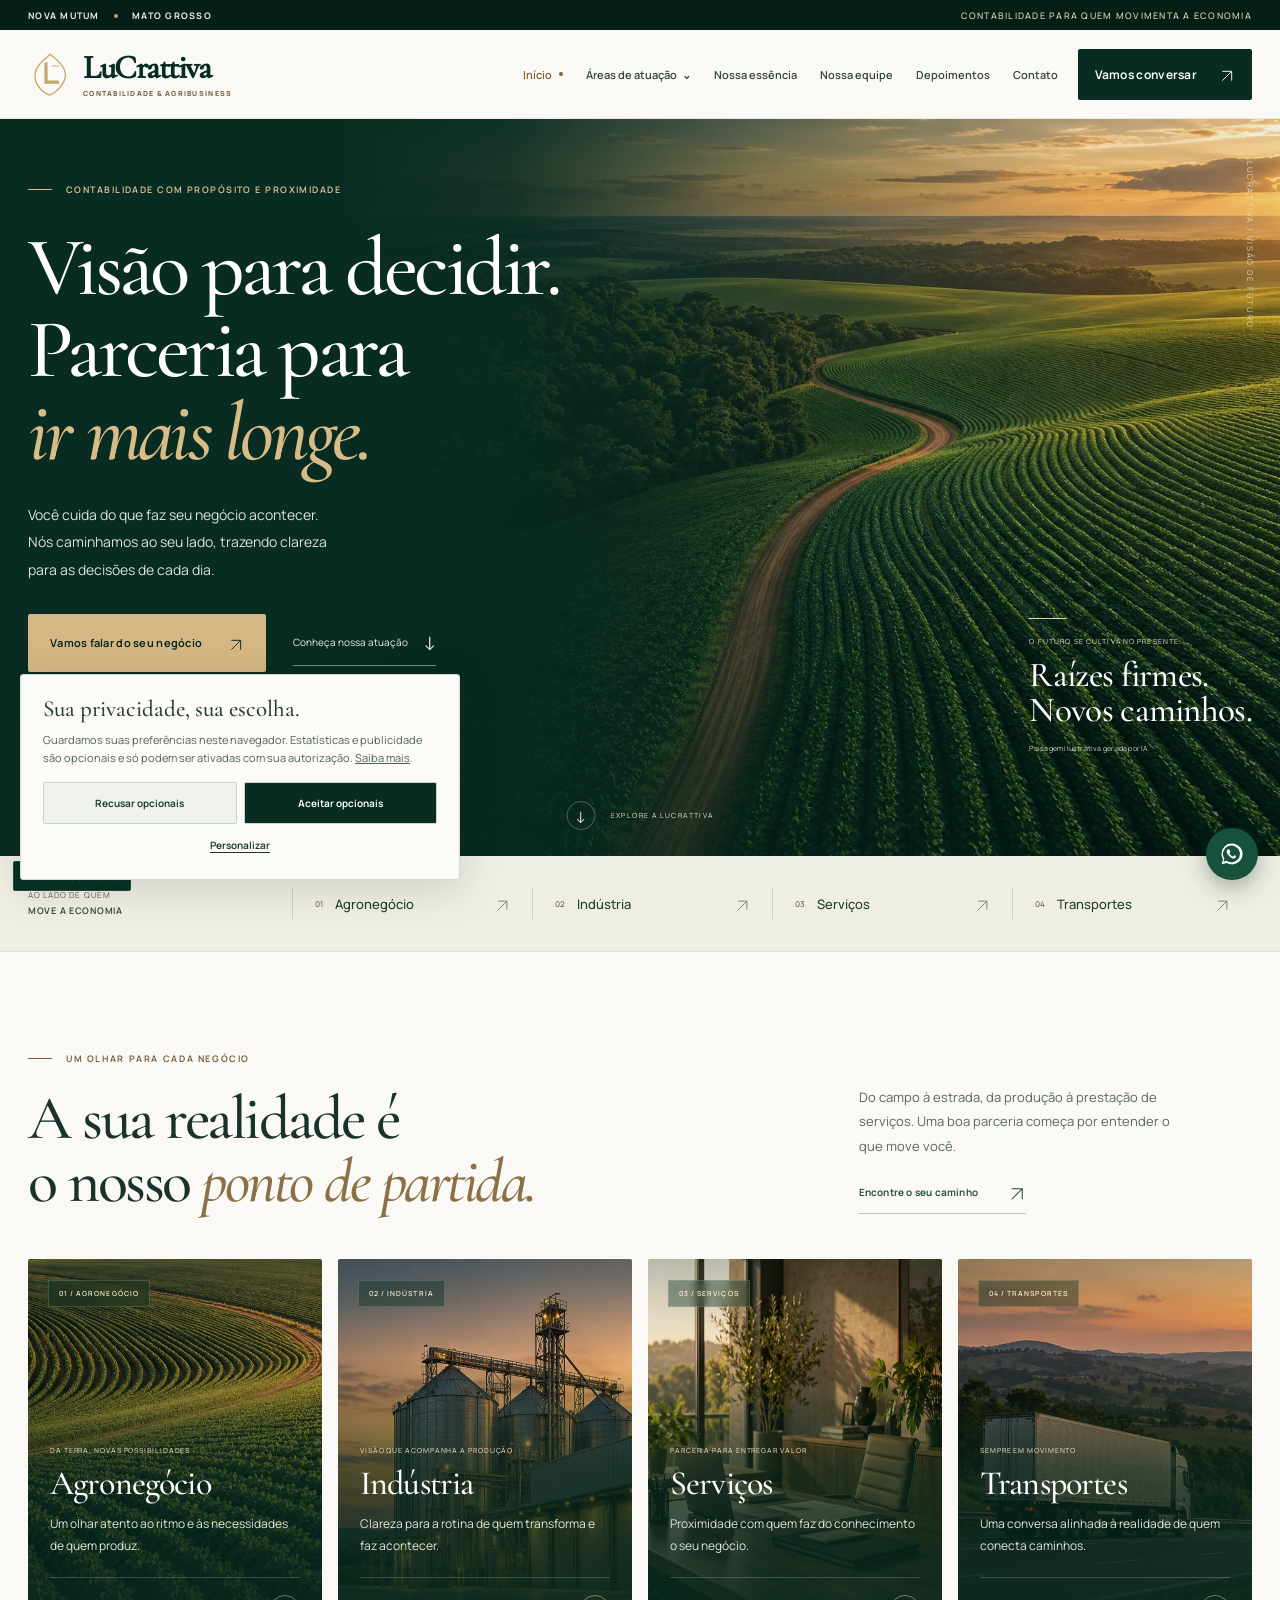
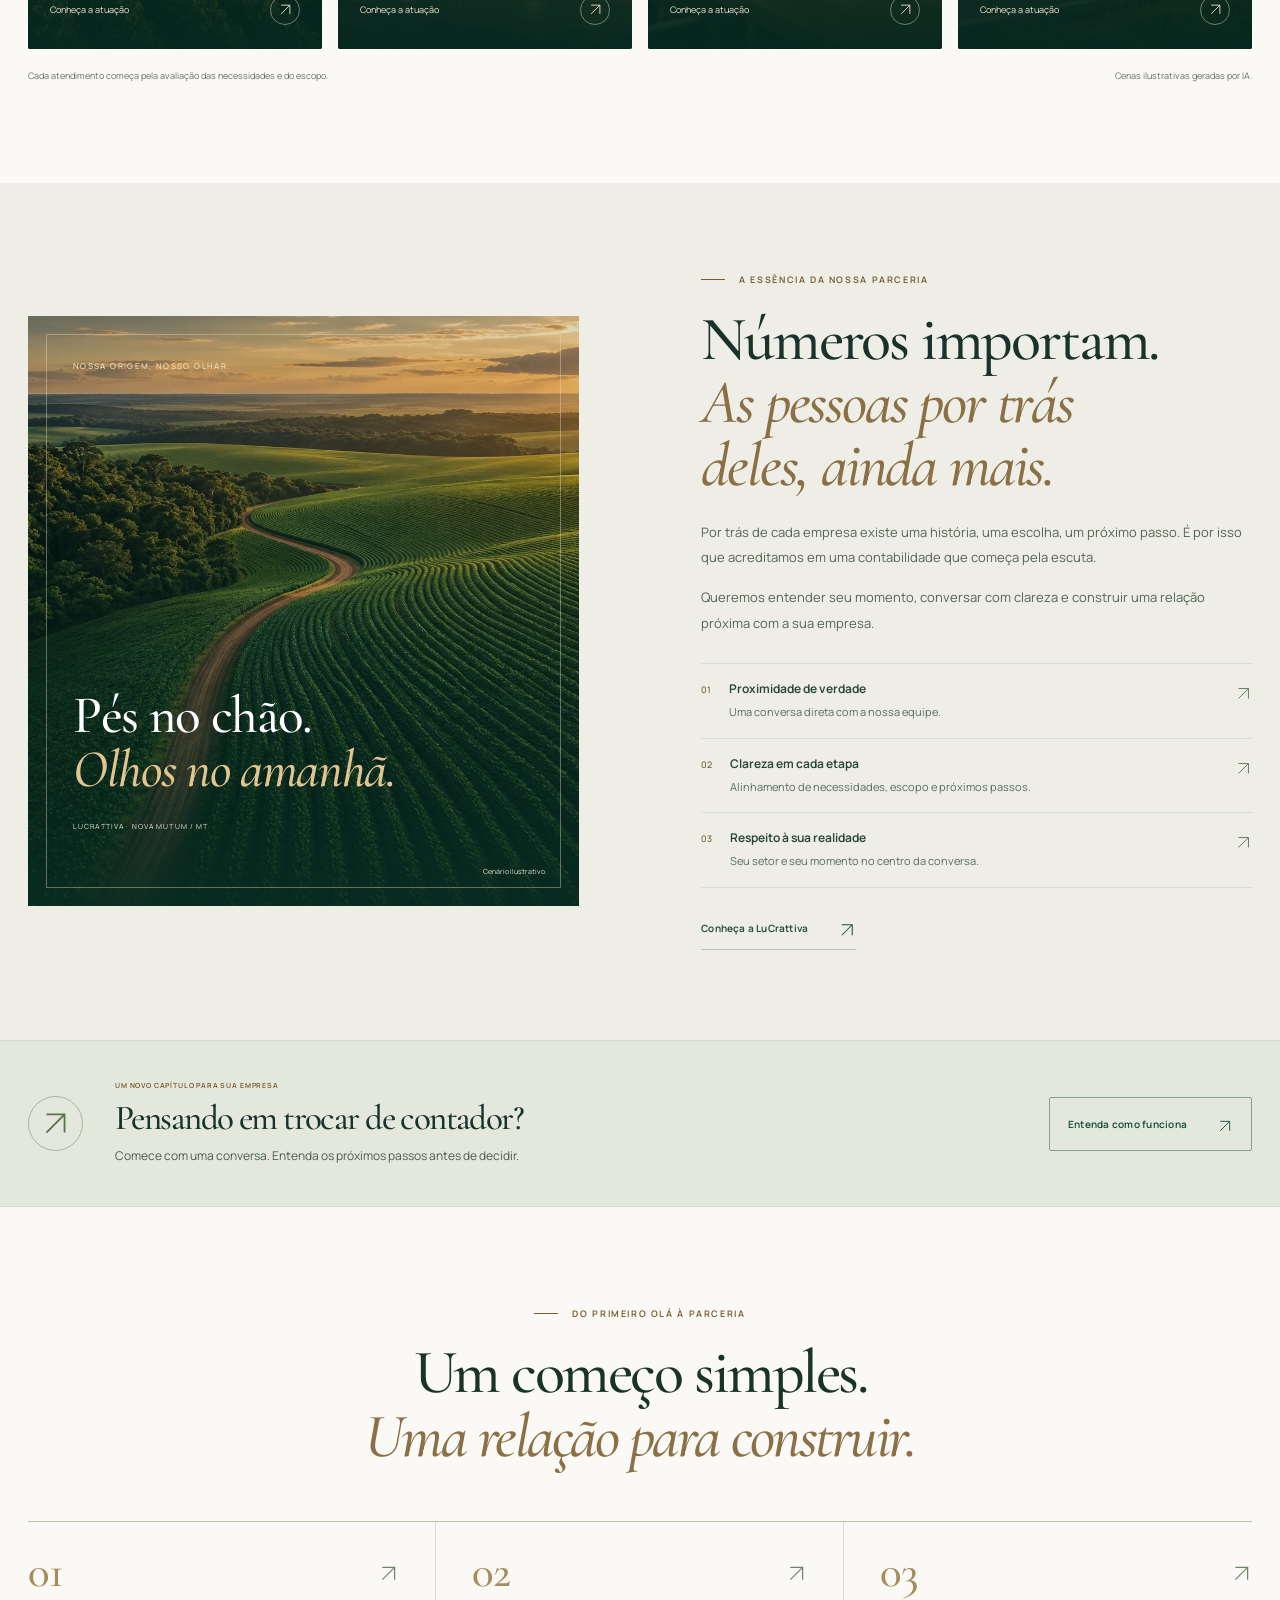
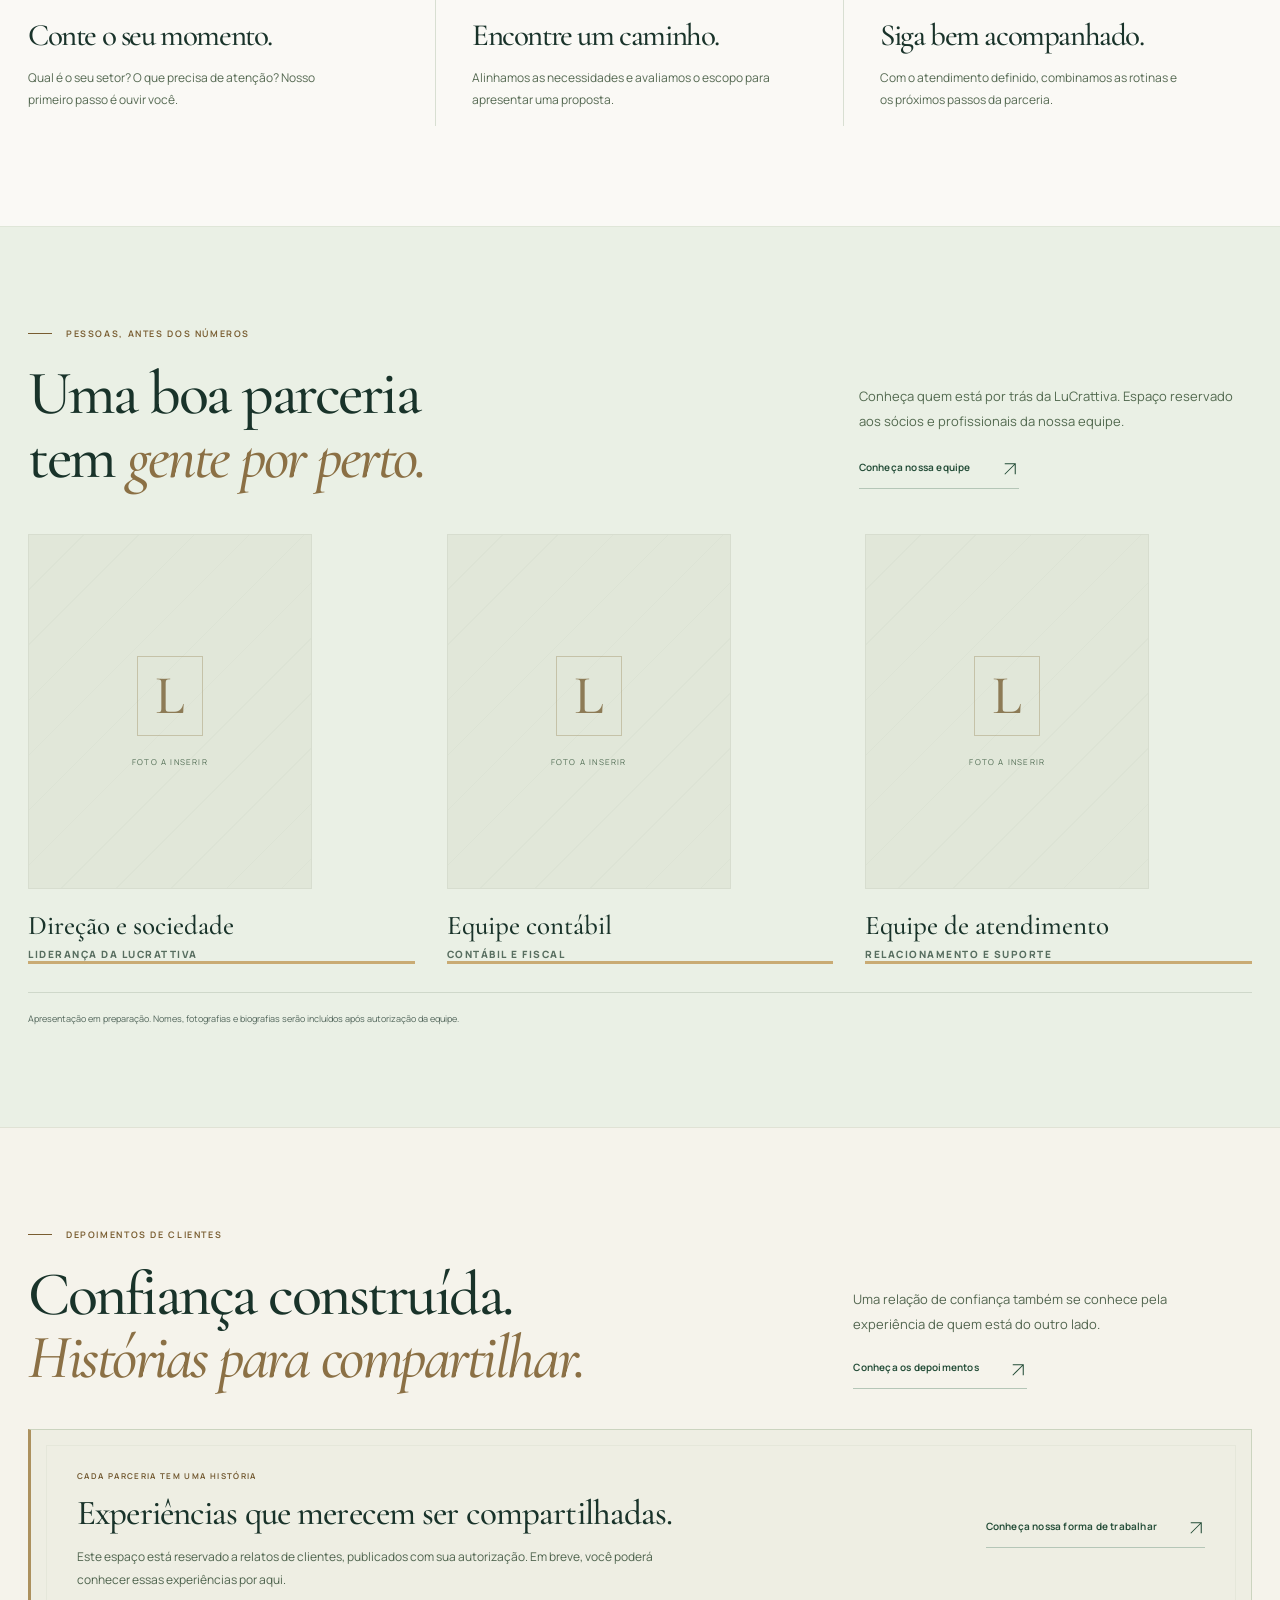
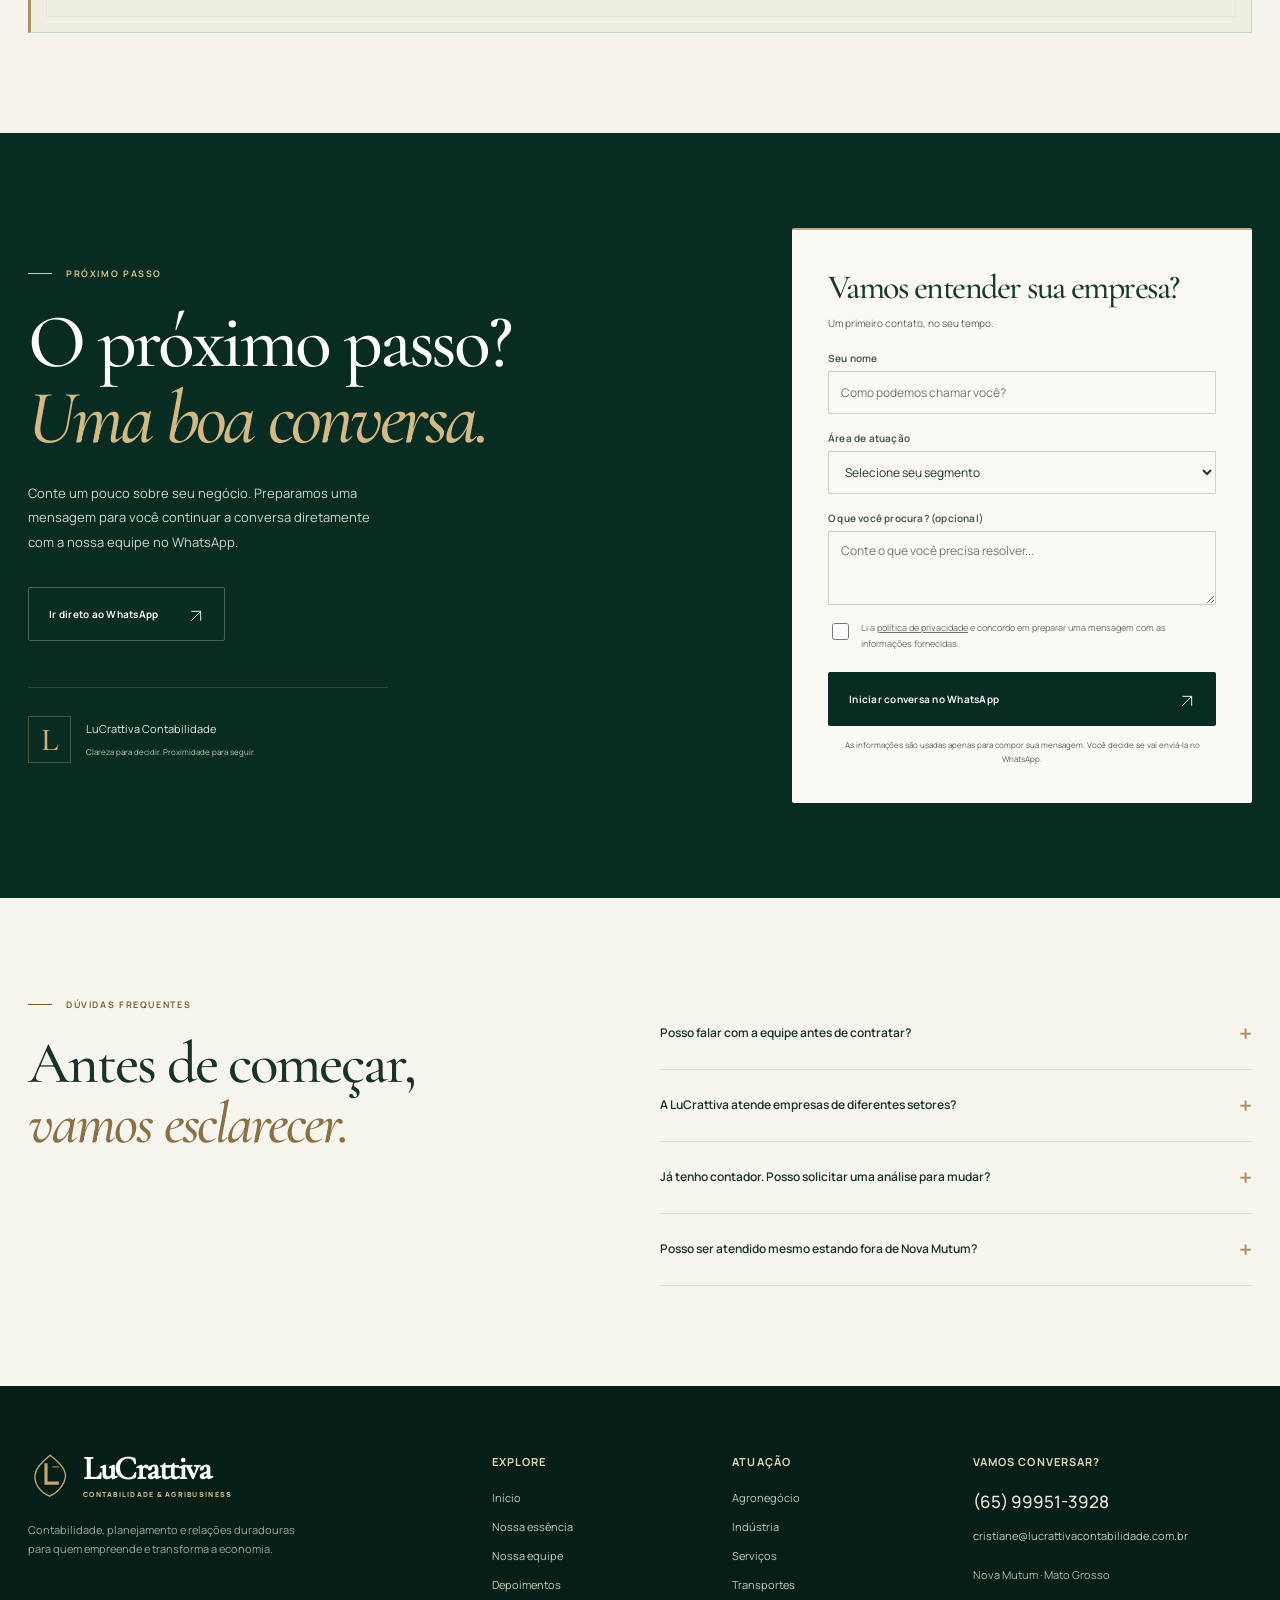
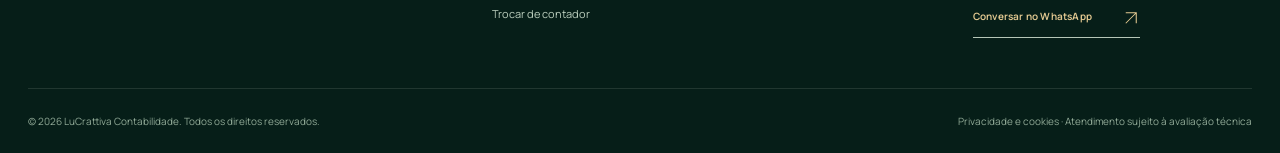
==== commit 91c5f5e8: "Adicionar aba e seção de depoimentos com relatos aprovados por configuração" ====
--- a/index.html
+++ b/index.html
@@ -1,4 +1,4 @@
-<!doctype html><html lang="pt-BR"><head><meta charset="utf-8"><meta name="viewport" content="width=device-width, initial-scale=1"><meta name="color-scheme" content="light"><meta name="theme-color" content="#082c22"><title>LuCrattiva Contabilidade | Clareza para decidir. Parceria para ir além.</title><meta name="description" content="Contabilidade e assessoria para agronegócio, indústria, serviços e transportes. Conheça a LuCrattiva em Nova Mutum - MT e fale com a equipe pelo WhatsApp."><meta name="robots" content="noindex,nofollow"><link rel="canonical" href="https://www.lucrattivacontabilidade.com.br/"><meta property="og:type" content="website"><meta name="twitter:card" content="summary_large_image"><meta property="og:image:width" content="1200"><meta property="og:image:height" content="630"><meta property="og:image:alt" content="LuCrattiva: visão para decidir, parceria para ir mais longe."><meta property="og:locale" content="pt_BR"><meta property="og:site_name" content="LuCrattiva Contabilidade"><meta property="og:title" content="LuCrattiva Contabilidade | Clareza para decidir. Parceria para ir além."><meta property="og:description" content="Contabilidade e assessoria para agronegócio, indústria, serviços e transportes. Conheça a LuCrattiva em Nova Mutum - MT e fale com a equipe pelo WhatsApp."><meta property="og:image" content="https://www.lucrattivacontabilidade.com.br/assets/images/og-cover.jpg"><link rel="icon" type="image/svg+xml" href="/assets/images/logo-mark.svg"><link rel="preload" as="image" href="/assets/images/paisagem-editorial.webp" fetchpriority="high"><link rel="preload" href="/assets/fonts/manrope-latin-wght-normal.woff2" as="font" type="font/woff2" crossorigin><link rel="stylesheet" href="/assets/css/styles.css"><link rel="stylesheet" href="/assets/css/experience.css"><link rel="preload" href="/assets/fonts/cormorant-garamond-latin-500-normal.woff2" as="font" type="font/woff2" crossorigin><link rel="stylesheet" href="/assets/css/home.css"></head><body class="home-page"><a class="skip" href="#conteudo">Pular para o conteúdo</a><div class="topline"><div class="container topline-content"><span>NOVA MUTUM <span class="dot"></span> MATO GROSSO</span><span class="topline-highlight">CONTABILIDADE PARA QUEM MOVIMENTA A ECONOMIA</span></div></div><header class="header"><div class="container header-inner"><a href="/" class="wordmark" aria-label="LuCrattiva — página inicial"><img src="/assets/images/logo-mark.svg" class="wordmark-logo" alt=""><span><span class="wordmark-title">LuCrattiva</span><span class="wordmark-sub">CONTABILIDADE &amp; AGRIBUSINESS</span></span></a><button type="button" class="hamburger" data-menu-toggle aria-label="Abrir navegação" aria-controls="nav-principal" aria-expanded="false"><span></span><span></span><span></span></button><nav class="nav" id="nav-principal" data-main-nav aria-label="Navegação principal"><a href="/" aria-current="page">Início</a><div class="dropdown"><button class="nav-drop-trigger" type="button" aria-expanded="false">Áreas de atuação <span aria-hidden="true">⌄</span></button><div class="dropdown-menu"><a href="/agronegocio/">Agronegócio</a><a href="/industria/">Indústria</a><a href="/servicos/">Serviços</a><a href="/transportes/">Transportes</a><a href="/trocar-de-contador/">Trocar de contador</a></div></div><a href="/sobre/">Nossa essência</a><a href="/equipe/">Nossa equipe</a><a href="/contato/">Contato</a></nav><a class="btn btn-forest header-cta" data-whatsapp="geral" data-cta="header" href="#">Vamos conversar <span aria-hidden="true"><svg class="arrow-svg" viewBox="0 0 24 24" fill="none" stroke="currentColor" stroke-width="1.4" aria-hidden="true" focusable="false"><path d="M5 19 19 5M5 5h14v14"/></svg></span></a></div></header><main id="conteudo">
+<!doctype html><html lang="pt-BR"><head><meta charset="utf-8"><meta name="viewport" content="width=device-width, initial-scale=1"><meta name="color-scheme" content="light"><meta name="theme-color" content="#082c22"><title>LuCrattiva Contabilidade | Clareza para decidir. Parceria para ir além.</title><meta name="description" content="Contabilidade e assessoria para agronegócio, indústria, serviços e transportes. Conheça a LuCrattiva em Nova Mutum - MT e fale com a equipe pelo WhatsApp."><meta name="robots" content="noindex,nofollow"><link rel="canonical" href="https://www.lucrattivacontabilidade.com.br/"><meta property="og:type" content="website"><meta name="twitter:card" content="summary_large_image"><meta property="og:image:width" content="1200"><meta property="og:image:height" content="630"><meta property="og:image:alt" content="LuCrattiva: visão para decidir, parceria para ir mais longe."><meta property="og:locale" content="pt_BR"><meta property="og:site_name" content="LuCrattiva Contabilidade"><meta property="og:title" content="LuCrattiva Contabilidade | Clareza para decidir. Parceria para ir além."><meta property="og:description" content="Contabilidade e assessoria para agronegócio, indústria, serviços e transportes. Conheça a LuCrattiva em Nova Mutum - MT e fale com a equipe pelo WhatsApp."><meta property="og:image" content="https://www.lucrattivacontabilidade.com.br/assets/images/og-cover.jpg"><link rel="icon" type="image/svg+xml" href="/assets/images/logo-mark.svg"><link rel="preload" as="image" href="/assets/images/paisagem-editorial.webp" fetchpriority="high"><link rel="preload" href="/assets/fonts/manrope-latin-wght-normal.woff2" as="font" type="font/woff2" crossorigin><link rel="stylesheet" href="/assets/css/styles.css"><link rel="stylesheet" href="/assets/css/experience.css"><link rel="preload" href="/assets/fonts/cormorant-garamond-latin-500-normal.woff2" as="font" type="font/woff2" crossorigin><link rel="stylesheet" href="/assets/css/home.css"><link rel="stylesheet" href="/assets/css/testimonials.css"></head><body class="home-page"><a class="skip" href="#conteudo">Pular para o conteúdo</a><div class="topline"><div class="container topline-content"><span>NOVA MUTUM <span class="dot"></span> MATO GROSSO</span><span class="topline-highlight">CONTABILIDADE PARA QUEM MOVIMENTA A ECONOMIA</span></div></div><header class="header"><div class="container header-inner"><a href="/" class="wordmark" aria-label="LuCrattiva — página inicial"><img src="/assets/images/logo-mark.svg" class="wordmark-logo" alt=""><span><span class="wordmark-title">LuCrattiva</span><span class="wordmark-sub">CONTABILIDADE &amp; AGRIBUSINESS</span></span></a><button type="button" class="hamburger" data-menu-toggle aria-label="Abrir navegação" aria-controls="nav-principal" aria-expanded="false"><span></span><span></span><span></span></button><nav class="nav" id="nav-principal" data-main-nav aria-label="Navegação principal"><a href="/" aria-current="page">Início</a><div class="dropdown"><button class="nav-drop-trigger" type="button" aria-expanded="false">Áreas de atuação <span aria-hidden="true">⌄</span></button><div class="dropdown-menu"><a href="/agronegocio/">Agronegócio</a><a href="/industria/">Indústria</a><a href="/servicos/">Serviços</a><a href="/transportes/">Transportes</a><a href="/trocar-de-contador/">Trocar de contador</a></div></div><a href="/sobre/">Nossa essência</a><a href="/equipe/">Nossa equipe</a><a href="/depoimentos/">Depoimentos</a><a href="/contato/">Contato</a></nav><a class="btn btn-forest header-cta" data-whatsapp="geral" data-cta="header" href="#">Vamos conversar <span aria-hidden="true"><svg class="arrow-svg" viewBox="0 0 24 24" fill="none" stroke="currentColor" stroke-width="1.4" aria-hidden="true" focusable="false"><path d="M5 19 19 5M5 5h14v14"/></svg></span></a></div></header><main id="conteudo">
 <section class="hero" aria-labelledby="hero-title">
   <div class="hero-art" aria-hidden="true"></div>
   <div class="hero-coordinate" aria-hidden="true">LUCRATTIVA / VISÃO DE FUTURO</div>
@@ -35,5 +35,6 @@
 <section class="switch-section"><div class="container switch-inner"><div class="switch-icon" aria-hidden="true"><svg class="arrow-svg" viewBox="0 0 24 24" fill="none" stroke="currentColor" stroke-width="1.4" aria-hidden="true" focusable="false"><path d="M5 19 19 5M5 5h14v14"/></svg></div><div><div class="eyebrow">UM NOVO CAPÍTULO PARA SUA EMPRESA</div><h2>Pensando em trocar de contador?</h2><p>Comece com uma conversa. Entenda os próximos passos antes de decidir.</p></div><a class="btn btn-outline" href="/trocar-de-contador/">Entenda como funciona <span aria-hidden="true"><svg class="arrow-svg" viewBox="0 0 24 24" fill="none" stroke="currentColor" stroke-width="1.4" aria-hidden="true" focusable="false"><path d="M5 19 19 5M5 5h14v14"/></svg></span></a></div></section>
 <section class="section process" aria-labelledby="process-title"><div class="container"><div class="eyebrow">DO PRIMEIRO OLÁ À PARCERIA</div><h2 class="display-heading" id="process-title">Um começo simples.<br><em>Uma relação para construir.</em></h2><div class="process-grid"><article class="process-card"><div class="process-top"><span class="process-no">01</span><span aria-hidden="true"><svg class="arrow-svg" viewBox="0 0 24 24" fill="none" stroke="currentColor" stroke-width="1.4" aria-hidden="true" focusable="false"><path d="M5 19 19 5M5 5h14v14"/></svg></span></div><h3>Conte o seu momento.</h3><p>Qual é o seu setor? O que precisa de atenção? Nosso primeiro passo é ouvir você.</p></article><article class="process-card"><div class="process-top"><span class="process-no">02</span><span aria-hidden="true"><svg class="arrow-svg" viewBox="0 0 24 24" fill="none" stroke="currentColor" stroke-width="1.4" aria-hidden="true" focusable="false"><path d="M5 19 19 5M5 5h14v14"/></svg></span></div><h3>Encontre um caminho.</h3><p>Alinhamos as necessidades e avaliamos o escopo para apresentar uma proposta.</p></article><article class="process-card"><div class="process-top"><span class="process-no">03</span><span aria-hidden="true"><svg class="arrow-svg" viewBox="0 0 24 24" fill="none" stroke="currentColor" stroke-width="1.4" aria-hidden="true" focusable="false"><path d="M5 19 19 5M5 5h14v14"/></svg></span></div><h3>Siga bem acompanhado.</h3><p>Com o atendimento definido, combinamos as rotinas e os próximos passos da parceria.</p></article></div></div></section>
 <section class="section team-section" id="pessoas" aria-labelledby="team-title"><div class="container"><div class="team-intro"><div><div class="eyebrow">PESSOAS, ANTES DOS NÚMEROS</div><h2 class="display-heading" id="team-title">Uma boa parceria<br>tem <em>gente por perto.</em></h2></div><div><p>Conheça quem está por trás da LuCrattiva. Espaço reservado aos sócios e profissionais da nossa equipe.</p><a class="text-arrow" href="/equipe/">Conheça nossa equipe <span aria-hidden="true"><svg class="arrow-svg" viewBox="0 0 24 24" fill="none" stroke="currentColor" stroke-width="1.4" aria-hidden="true" focusable="false"><path d="M5 19 19 5M5 5h14v14"/></svg></span></a></div></div><div class="team-grid" data-team-grid><noscript><p>Conheça nossa equipe entrando em contato com a LuCrattiva.</p></noscript></div><div class="team-help">Apresentação em preparação. Nomes, fotografias e biografias serão incluídos após autorização da equipe.</div></div></section>
+<section class="section testimonials-section" id="depoimentos" aria-labelledby="testimonials-title" data-testimonials data-testimonials-limit="3"><div class="container"><div class="testimonials-intro"><div><div class="eyebrow">DEPOIMENTOS DE CLIENTES</div><h2 class="display-heading" id="testimonials-title">Confiança construída.<br><em>Histórias para compartilhar.</em></h2></div><div><p>Uma relação de confiança também se conhece pela experiência de quem está do outro lado.</p><a class="text-arrow" href="/depoimentos/">Conheça os depoimentos <span aria-hidden="true"><svg class="arrow-svg" viewBox="0 0 24 24" fill="none" stroke="currentColor" stroke-width="1.4" aria-hidden="true" focusable="false"><path d="M5 19 19 5M5 5h14v14"/></svg></span></a></div></div><div class="testimonials-grid" data-testimonials-grid hidden></div><div class="testimonials-empty" data-testimonials-empty><div><span class="testimonials-empty-label">CADA PARCERIA TEM UMA HISTÓRIA</span><h3>Experiências que merecem ser compartilhadas.</h3><p>Este espaço está reservado a relatos de clientes, publicados com sua autorização. Em breve, você poderá conhecer essas experiências por aqui.</p></div><a class="text-arrow" href="/sobre/">Conheça nossa forma de trabalhar <span aria-hidden="true"><svg class="arrow-svg" viewBox="0 0 24 24" fill="none" stroke="currentColor" stroke-width="1.4" aria-hidden="true" focusable="false"><path d="M5 19 19 5M5 5h14v14"/></svg></span></a></div></div></section>
 <section class="contact-wrap" id="atendimento"><div class="container contact-grid"><div><div class="eyebrow light">PRÓXIMO PASSO</div><h2>O próximo passo?<br><em>Uma boa conversa.</em></h2><p>Conte um pouco sobre seu negócio. Preparamos uma mensagem para você continuar a conversa diretamente com a nossa equipe no WhatsApp.</p><div style="margin-top:32px"><a href="#" class="btn btn-outline-light" data-whatsapp="geral" data-cta="contact-left">Ir direto ao WhatsApp <span aria-hidden="true"><svg class="arrow-svg" viewBox="0 0 24 24" fill="none" stroke="currentColor" stroke-width="1.4" aria-hidden="true" focusable="false"><path d="M5 19 19 5M5 5h14v14"/></svg></span></a></div><div class="contact-signature"><span aria-hidden="true">L</span><p>LuCrattiva Contabilidade<small>Clareza para decidir. Proximidade para seguir.</small></p></div></div><form class="contact-card" data-lead-form><h3>Vamos entender sua empresa?</h3><p>Um primeiro contato, no seu tempo.</p><label for="lead-name">Seu nome</label><input id="lead-name" name="name" placeholder="Como podemos chamar você?" maxlength="80" required autocomplete="name"><label for="lead-segment">Área de atuação</label><select id="lead-segment" name="segment" required><option value="" disabled selected>Selecione seu segmento</option><option value="agro">Agronegócio</option><option value="industria">Indústria</option><option value="servicos">Serviços</option><option value="transportes">Transportes</option><option value="troca">Quero trocar de contador</option><option value="geral">Outros assuntos</option></select><label for="lead-issue">O que você procura? (opcional)</label><textarea id="lead-issue" name="issue" maxlength="400" placeholder="Conte o que você precisa resolver..."></textarea><div class="form-checkbox"><input type="checkbox" id="lead-privacy" required><label for="lead-privacy">Li a <a href="/privacidade/" target="_blank" rel="noopener">política de privacidade</a> e concordo em preparar uma mensagem com as informações fornecidas.</label></div><button type="submit" class="btn btn-forest form-submit">Iniciar conversa no WhatsApp <span aria-hidden="true"><svg class="arrow-svg" viewBox="0 0 24 24" fill="none" stroke="currentColor" stroke-width="1.4" aria-hidden="true" focusable="false"><path d="M5 19 19 5M5 5h14v14"/></svg></span></button><div class="form-disclaimer">As informações são usadas apenas para compor sua mensagem. Você decide se vai enviá-la no WhatsApp.</div></form></div></section>
-<section class="section section-cream home-faq"><div class="container faq-grid"><div><div class="eyebrow">DÚVIDAS FREQUENTES</div><h2>Antes de começar,<br><em>vamos esclarecer.</em></h2></div><div><details class="faq-item"><summary>Posso falar com a equipe antes de contratar?</summary><p>Sim. Escolha seu segmento e conte sua necessidade. A equipe poderá esclarecer as modalidades de atendimento disponíveis.</p></details><details class="faq-item"><summary>A LuCrattiva atende empresas de diferentes setores?</summary><p>O site apresenta agronegócio, indústria, serviços e transportes como áreas de interesse comercial. Os serviços específicos de cada atividade devem ser validados com o escritório.</p></details><details class="faq-item"><summary>Já tenho contador. Posso solicitar uma análise para mudar?</summary><p>Sim. Você pode iniciar uma conversa sobre a transição. Os procedimentos, documentos e prazos serão definidos após a avaliação do seu caso.</p></details><details class="faq-item"><summary>Posso ser atendido mesmo estando fora de Nova Mutum?</summary><p>Converse com a equipe para verificar a disponibilidade e a modalidade de atendimento para sua região.</p></details></div></div></section></main><footer class="footer"><div class="container"><div class="footer-grid"><div class="footer-brand"><a href="/" class="wordmark"><img class="wordmark-logo" src="/assets/images/logo-mark.svg" alt=""><span><span class="wordmark-title">LuCrattiva</span><span class="wordmark-sub">CONTABILIDADE &amp; AGRIBUSINESS</span></span></a><p>Contabilidade, planejamento e relações duradouras para quem empreende e transforma a economia.</p></div><div><h4>Explore</h4><div class="footer-links"><a href="/">Início</a><a href="/sobre/">Nossa essência</a><a href="/equipe/">Nossa equipe</a><a href="/trocar-de-contador/">Trocar de contador</a></div></div><div><h4>Atuação</h4><div class="footer-links"><a href="/agronegocio/">Agronegócio</a><a href="/industria/">Indústria</a><a href="/servicos/">Serviços</a><a href="/transportes/">Transportes</a></div></div><div class="footer-contact"><h4>Vamos conversar?</h4><strong data-public-phone>(65) 99951-3928</strong><a data-email href="mailto:cristiane@lucrattivacontabilidade.com.br">cristiane@lucrattivacontabilidade.com.br</a><p style="margin-top:20px">Nova Mutum · Mato Grosso</p><a class="text-arrow" data-whatsapp="geral" data-cta="footer" href="#" style="color:#e3c991;margin-top:20px">Conversar no WhatsApp <span><svg class="arrow-svg" viewBox="0 0 24 24" fill="none" stroke="currentColor" stroke-width="1.4" aria-hidden="true" focusable="false"><path d="M5 19 19 5M5 5h14v14"/></svg></span></a></div></div><div class="footer-bottom"><span>© <span id="copyright-year">2026</span> LuCrattiva Contabilidade. Todos os direitos reservados.</span><span><a href="/privacidade/">Privacidade e cookies</a> · Atendimento sujeito à avaliação técnica</span></div></div></footer><a href="#" class="floating-wa" data-whatsapp="geral" data-cta="floating" aria-label="Conversar com a LuCrattiva pelo WhatsApp"><svg viewBox="0 0 32 32" fill="currentColor" aria-hidden="true"><path d="M16.02 3.2A12.76 12.76 0 0 0 5 22.46L3.3 28.7l6.38-1.67A12.8 12.8 0 1 0 16.02 3.2Zm0 23.18c-2.2 0-4.35-.58-6.21-1.7l-.45-.27-3.77.99 1.01-3.67-.3-.48a10.43 10.43 0 1 1 9.72 5.13Zm5.74-7.81c-.32-.16-1.89-.93-2.19-1.04-.29-.1-.5-.16-.71.16s-.82 1.04-1 1.25c-.18.2-.37.23-.69.08a8.76 8.76 0 0 1-2.57-1.59 9.54 9.54 0 0 1-1.78-2.22c-.18-.32-.02-.49.14-.65.14-.14.32-.37.47-.55.16-.18.21-.32.32-.53.1-.21.05-.4-.03-.56-.08-.16-.71-1.71-.97-2.34-.26-.62-.52-.53-.71-.54h-.61c-.21 0-.55.08-.84.4-.29.32-1.1 1.08-1.1 2.64s1.13 3.07 1.29 3.28a12 12 0 0 0 4.6 4.67c1.61.7 2.24.76 3.04.64.93-.14 1.89-.77 2.16-1.52.27-.74.27-1.37.19-1.5s-.29-.21-.61-.37Z"/></svg><span class="wa-dot" aria-hidden="true"></span></a><div class="consent-banner" data-consent-banner hidden role="dialog" aria-label="Preferências de privacidade" aria-modal="false"><strong>Sua privacidade, sua escolha.</strong><p>Guardamos suas preferências neste navegador. Estatísticas e publicidade são opcionais e só podem ser ativadas com sua autorização. <a href="/privacidade/">Saiba mais</a>.</p><div class="consent-preferences" data-consent-preferences hidden><label><input type="checkbox" name="analytics-consent"> Estatísticas</label><label><input type="checkbox" name="marketing-consent"> Publicidade/remarketing</label></div><div class="consent-buttons"><button type="button" data-consent-reject>Recusar opcionais</button><button type="button" data-consent-configure>Personalizar</button><button type="button" data-consent-save hidden>Salvar preferências</button><button class="primary" type="button" data-consent-all>Aceitar opcionais</button></div></div><button type="button" class="cookie-reopen" data-consent-reopen>Preferências de cookies</button><script>document.getElementById('copyright-year').textContent=new Date().getFullYear()</script><script src="/assets/js/config.js" defer></script><script src="/assets/js/site.js" defer></script></body></html>+<section class="section section-cream home-faq"><div class="container faq-grid"><div><div class="eyebrow">DÚVIDAS FREQUENTES</div><h2>Antes de começar,<br><em>vamos esclarecer.</em></h2></div><div><details class="faq-item"><summary>Posso falar com a equipe antes de contratar?</summary><p>Sim. Escolha seu segmento e conte sua necessidade. A equipe poderá esclarecer as modalidades de atendimento disponíveis.</p></details><details class="faq-item"><summary>A LuCrattiva atende empresas de diferentes setores?</summary><p>O site apresenta agronegócio, indústria, serviços e transportes como áreas de interesse comercial. Os serviços específicos de cada atividade devem ser validados com o escritório.</p></details><details class="faq-item"><summary>Já tenho contador. Posso solicitar uma análise para mudar?</summary><p>Sim. Você pode iniciar uma conversa sobre a transição. Os procedimentos, documentos e prazos serão definidos após a avaliação do seu caso.</p></details><details class="faq-item"><summary>Posso ser atendido mesmo estando fora de Nova Mutum?</summary><p>Converse com a equipe para verificar a disponibilidade e a modalidade de atendimento para sua região.</p></details></div></div></section></main><footer class="footer"><div class="container"><div class="footer-grid"><div class="footer-brand"><a href="/" class="wordmark"><img class="wordmark-logo" src="/assets/images/logo-mark.svg" alt=""><span><span class="wordmark-title">LuCrattiva</span><span class="wordmark-sub">CONTABILIDADE &amp; AGRIBUSINESS</span></span></a><p>Contabilidade, planejamento e relações duradouras para quem empreende e transforma a economia.</p></div><div><h4>Explore</h4><div class="footer-links"><a href="/">Início</a><a href="/sobre/">Nossa essência</a><a href="/equipe/">Nossa equipe</a><a href="/depoimentos/">Depoimentos</a><a href="/trocar-de-contador/">Trocar de contador</a></div></div><div><h4>Atuação</h4><div class="footer-links"><a href="/agronegocio/">Agronegócio</a><a href="/industria/">Indústria</a><a href="/servicos/">Serviços</a><a href="/transportes/">Transportes</a></div></div><div class="footer-contact"><h4>Vamos conversar?</h4><strong data-public-phone>(65) 99951-3928</strong><a data-email href="mailto:cristiane@lucrattivacontabilidade.com.br">cristiane@lucrattivacontabilidade.com.br</a><p style="margin-top:20px">Nova Mutum · Mato Grosso</p><a class="text-arrow" data-whatsapp="geral" data-cta="footer" href="#" style="color:#e3c991;margin-top:20px">Conversar no WhatsApp <span><svg class="arrow-svg" viewBox="0 0 24 24" fill="none" stroke="currentColor" stroke-width="1.4" aria-hidden="true" focusable="false"><path d="M5 19 19 5M5 5h14v14"/></svg></span></a></div></div><div class="footer-bottom"><span>© <span id="copyright-year">2026</span> LuCrattiva Contabilidade. Todos os direitos reservados.</span><span><a href="/privacidade/">Privacidade e cookies</a> · Atendimento sujeito à avaliação técnica</span></div></div></footer><a href="#" class="floating-wa" data-whatsapp="geral" data-cta="floating" aria-label="Conversar com a LuCrattiva pelo WhatsApp"><svg viewBox="0 0 32 32" fill="currentColor" aria-hidden="true"><path d="M16.02 3.2A12.76 12.76 0 0 0 5 22.46L3.3 28.7l6.38-1.67A12.8 12.8 0 1 0 16.02 3.2Zm0 23.18c-2.2 0-4.35-.58-6.21-1.7l-.45-.27-3.77.99 1.01-3.67-.3-.48a10.43 10.43 0 1 1 9.72 5.13Zm5.74-7.81c-.32-.16-1.89-.93-2.19-1.04-.29-.1-.5-.16-.71.16s-.82 1.04-1 1.25c-.18.2-.37.23-.69.08a8.76 8.76 0 0 1-2.57-1.59 9.54 9.54 0 0 1-1.78-2.22c-.18-.32-.02-.49.14-.65.14-.14.32-.37.47-.55.16-.18.21-.32.32-.53.1-.21.05-.4-.03-.56-.08-.16-.71-1.71-.97-2.34-.26-.62-.52-.53-.71-.54h-.61c-.21 0-.55.08-.84.4-.29.32-1.1 1.08-1.1 2.64s1.13 3.07 1.29 3.28a12 12 0 0 0 4.6 4.67c1.61.7 2.24.76 3.04.64.93-.14 1.89-.77 2.16-1.52.27-.74.27-1.37.19-1.5s-.29-.21-.61-.37Z"/></svg><span class="wa-dot" aria-hidden="true"></span></a><div class="consent-banner" data-consent-banner hidden role="dialog" aria-label="Preferências de privacidade" aria-modal="false"><strong>Sua privacidade, sua escolha.</strong><p>Guardamos suas preferências neste navegador. Estatísticas e publicidade são opcionais e só podem ser ativadas com sua autorização. <a href="/privacidade/">Saiba mais</a>.</p><div class="consent-preferences" data-consent-preferences hidden><label><input type="checkbox" name="analytics-consent"> Estatísticas</label><label><input type="checkbox" name="marketing-consent"> Publicidade/remarketing</label></div><div class="consent-buttons"><button type="button" data-consent-reject>Recusar opcionais</button><button type="button" data-consent-configure>Personalizar</button><button type="button" data-consent-save hidden>Salvar preferências</button><button class="primary" type="button" data-consent-all>Aceitar opcionais</button></div></div><button type="button" class="cookie-reopen" data-consent-reopen>Preferências de cookies</button><script>document.getElementById('copyright-year').textContent=new Date().getFullYear()</script><script src="/assets/js/config.js" defer></script><script src="/assets/js/site.js" defer></script><script src="/assets/js/testimonials.js" defer></script></body></html>
--- a/assets/css/testimonials.css
+++ b/assets/css/testimonials.css
@@ -0,0 +1,20 @@
+.testimonials-section{background:#f5f3eb;border-top:1px solid #e0e2d5}
+.testimonials-intro{display:grid;grid-template-columns:1.3fr .7fr;gap:85px;align-items:end;margin-bottom:40px}
+.testimonials-intro>div>p{font-size:13px;line-height:1.9;color:#52654f;max-width:360px;margin-bottom:18px}
+.testimonials-grid{display:grid;grid-template-columns:repeat(3,minmax(0,1fr));gap:22px;align-items:start}
+.testimonial-card{margin:0;padding:30px;background:#faf9f4;border:1px solid #d8ddcd;border-top:2px solid #b59a67;min-width:0;overflow-wrap:anywhere}
+.testimonial-mark{font-family:var(--serif);font-size:75px;line-height:.8;display:block;color:#8b7045;margin:10px 0 12px}
+.testimonial-quote{font-family:var(--serif);font-size:29px;line-height:1.3;margin:0 0 28px;letter-spacing:-.015em;white-space:pre-line}
+.testimonial-person{border-top:1px solid #d5ddcb;padding-top:18px}
+.testimonial-name{font-size:12px;font-weight:650;display:block;line-height:1.8}
+.testimonial-detail{font-size:11px;line-height:1.8;color:#52654f;margin-top:4px;display:block}
+.testimonials-empty{position:relative;border:1px solid #cbd4bf;border-left:3px solid #ac915e;background:#eeeee3;padding:40px 46px;display:grid;grid-template-columns:1fr auto;gap:30px;align-items:center;overflow:hidden}
+.testimonials-empty:after{content:'';position:absolute;inset:15px;pointer-events:none;border:1px solid #b4c1a529}
+.testimonials-empty-label{font-size:8px;letter-spacing:.17em;text-transform:uppercase;color:#70572e;font-weight:650;display:block;margin-bottom:14px}
+.testimonials-empty h3{font-size:35px;line-height:1.07;margin-bottom:13px;letter-spacing:-.025em}
+.testimonials-empty p{font-size:12px;line-height:1.9;color:#4e634d;max-width:610px}
+.testimonials-empty .text-arrow{position:relative;z-index:1;white-space:nowrap}
+.testimonials-page .testimonials-intro{margin-bottom:35px}
+@media(max-width:1100px){.testimonials-intro{gap:50px}.testimonials-grid{gap:17px}.testimonial-card{padding:25px}.testimonial-quote{font-size:27px}.testimonials-empty{padding:35px;gap:25px}}
+@media(max-width:940px){.testimonials-intro{gap:35px}.testimonials-grid{grid-template-columns:repeat(2,minmax(0,1fr))}.testimonials-empty{grid-template-columns:1fr;gap:22px}.testimonials-empty .text-arrow{justify-self:start}.testimonial-card{padding:27px}}
+@media(max-width:700px){.testimonials-intro{grid-template-columns:1fr;gap:22px;margin-bottom:30px}.testimonials-intro>div>p{font-size:12px;max-width:100%;margin-bottom:15px}.testimonials-grid{grid-template-columns:1fr;gap:18px}.testimonial-card{padding:27px 24px}.testimonial-quote{font-size:29px;line-height:1.3}.testimonial-mark{font-size:68px}.testimonial-person{padding-top:17px}.testimonial-name{font-size:12px}.testimonial-detail{font-size:11px}.testimonials-empty{padding:28px 25px;gap:23px}.testimonials-empty h3{font-size:31px;line-height:1.08}.testimonials-empty p{font-size:12px;line-height:1.9}.testimonials-empty-label{font-size:7px;letter-spacing:.13em}.testimonials-empty:after{inset:10px}.testimonials-empty .text-arrow{white-space:normal;font-size:10px}}
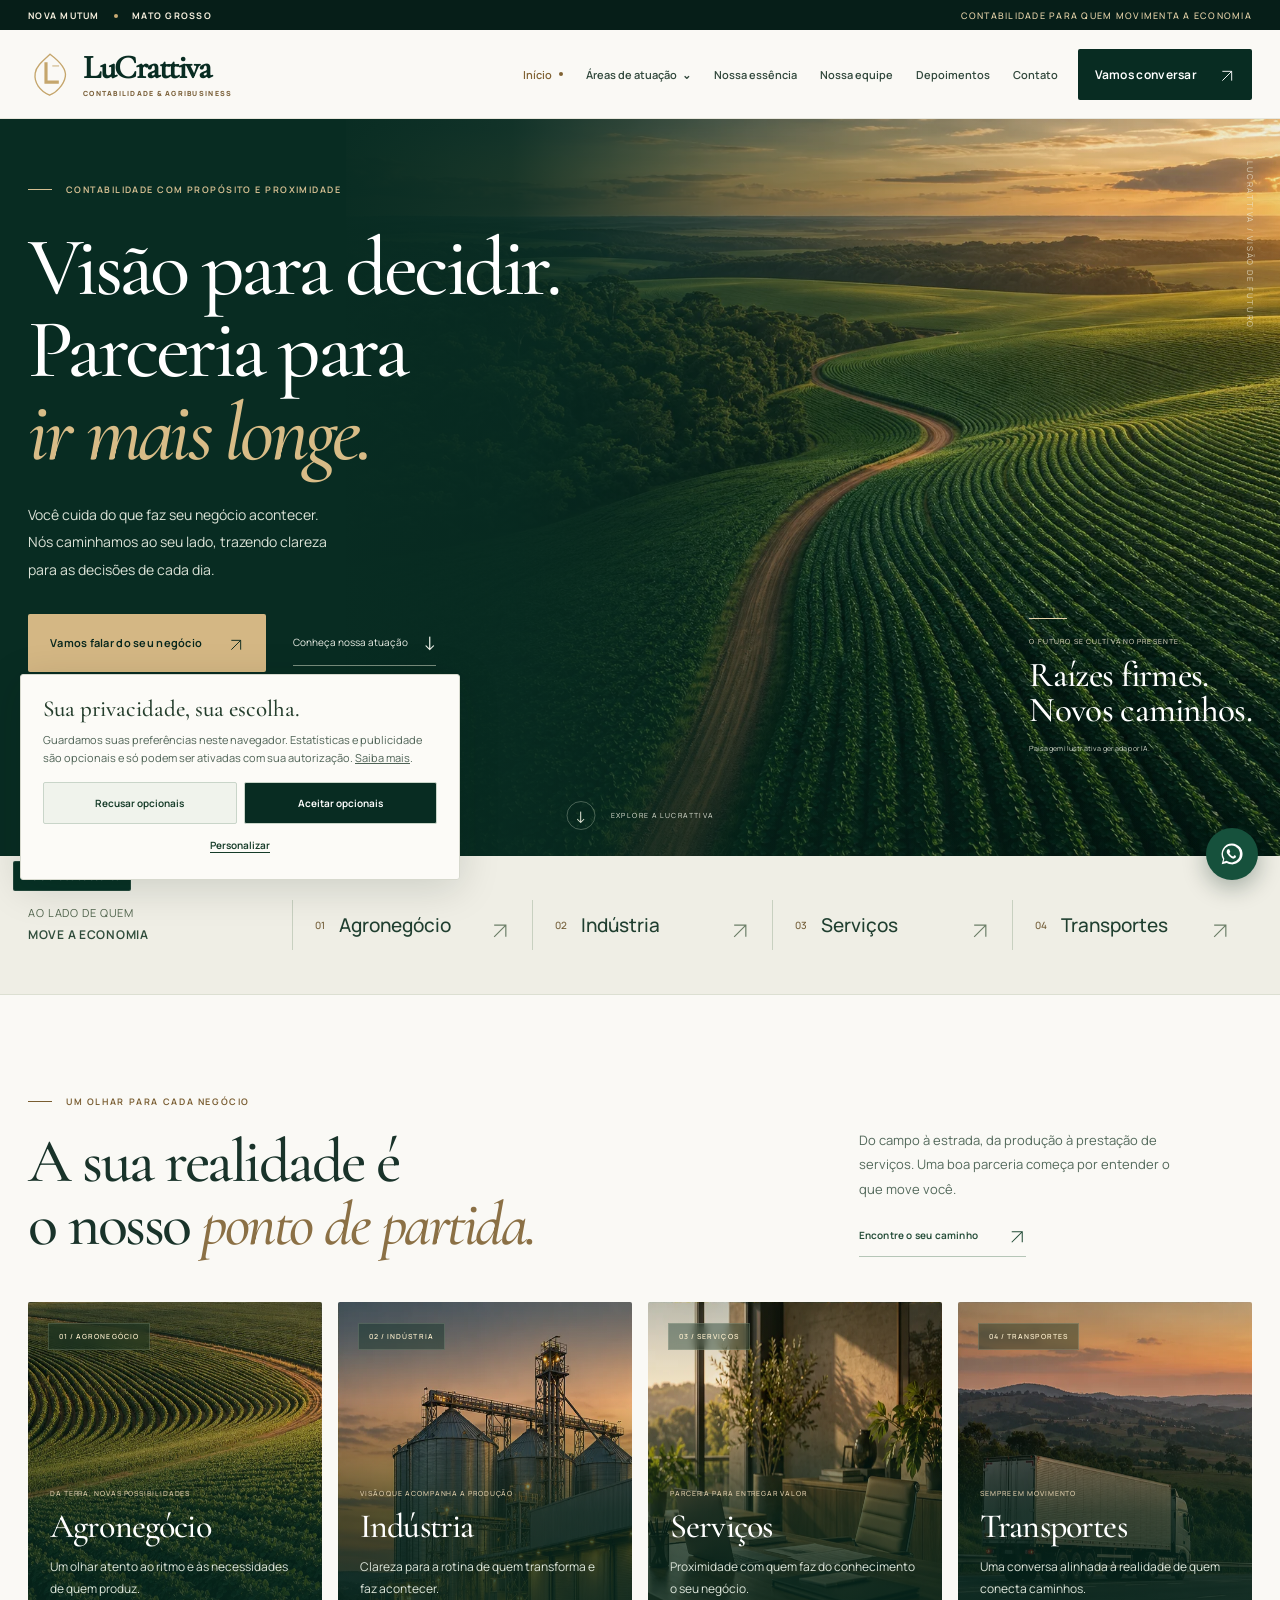
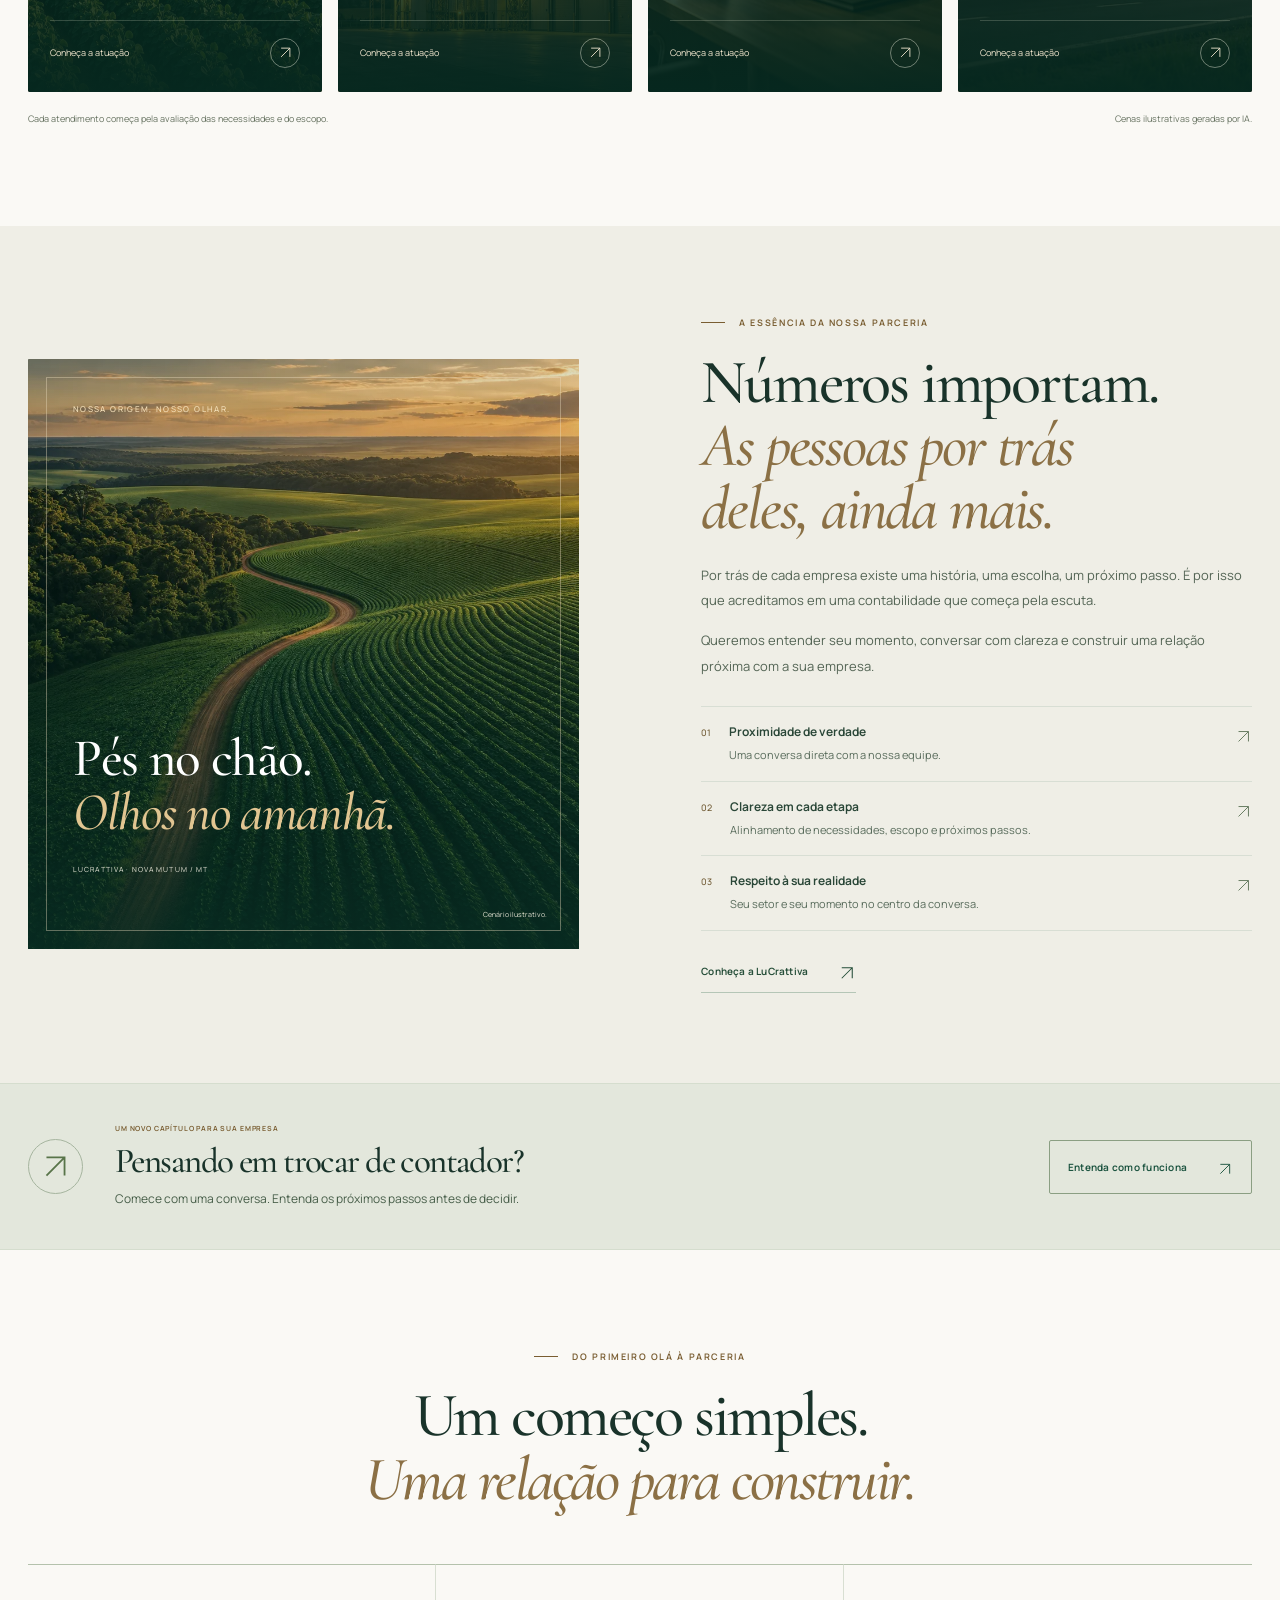
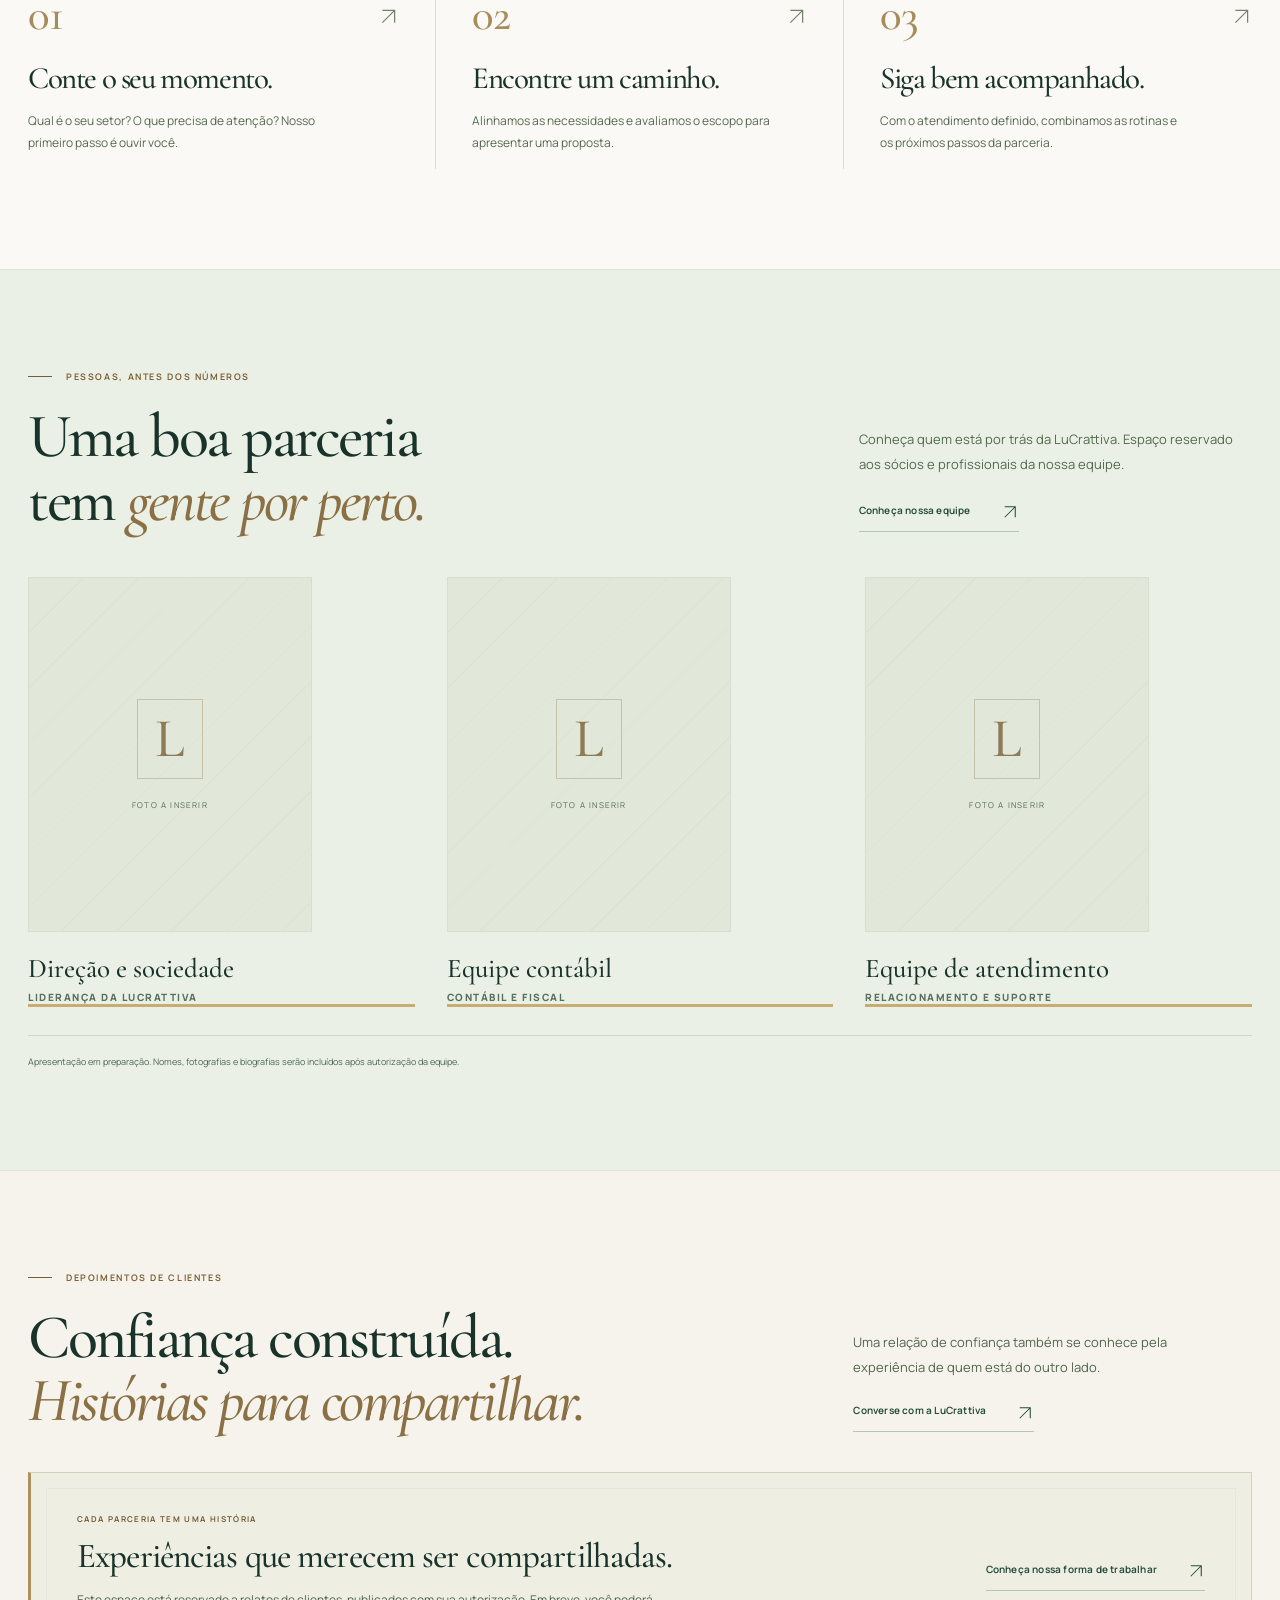
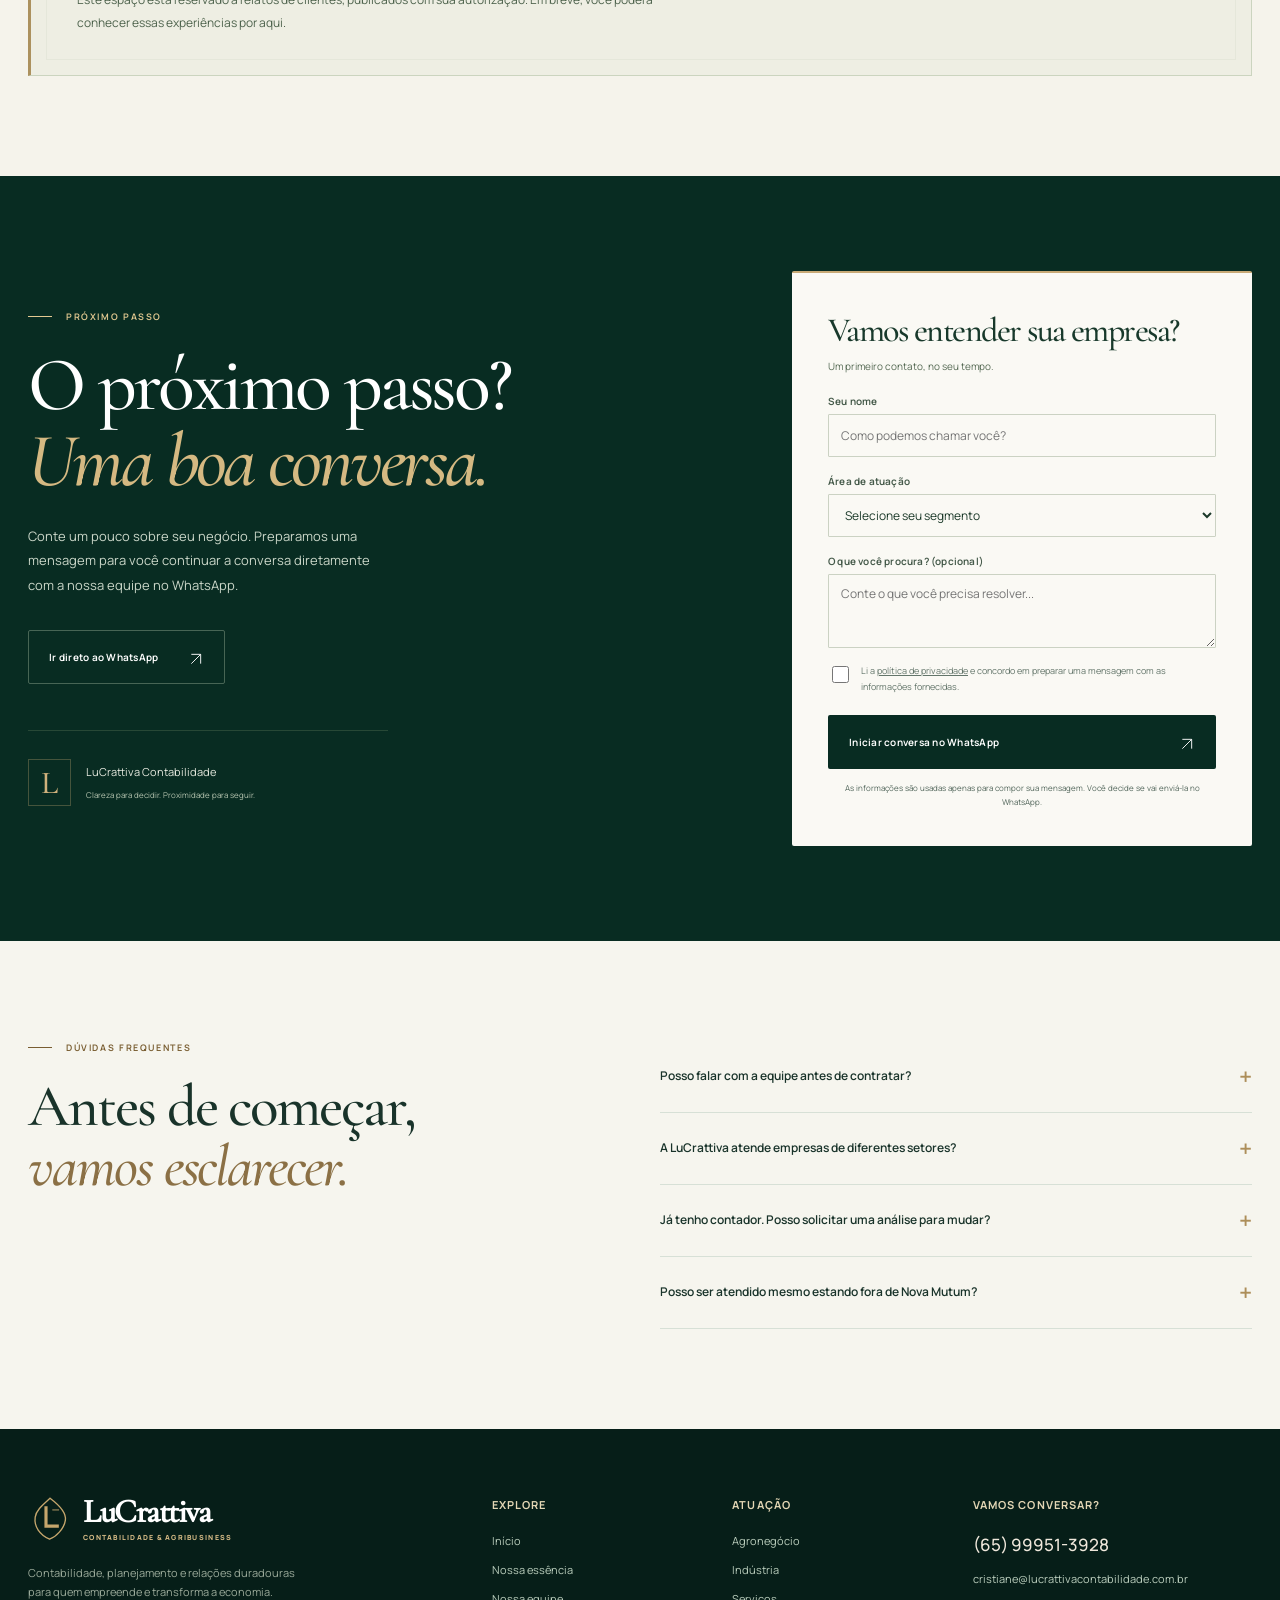
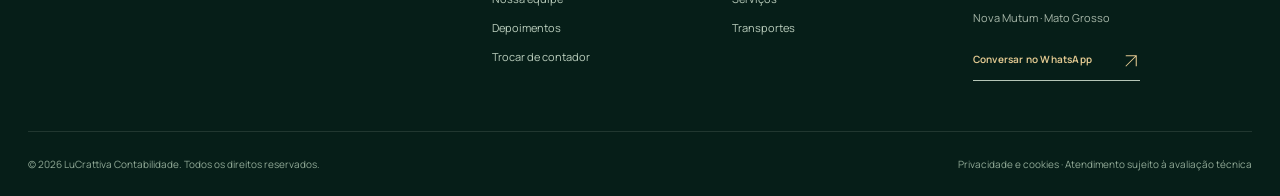
==== commit 915041a8: "Direcionar depoimentos para a home e ampliar faixa de áreas de atuação" ====
--- a/index.html
+++ b/index.html
@@ -1,4 +1,4 @@
-<!doctype html><html lang="pt-BR"><head><meta charset="utf-8"><meta name="viewport" content="width=device-width, initial-scale=1"><meta name="color-scheme" content="light"><meta name="theme-color" content="#082c22"><title>LuCrattiva Contabilidade | Clareza para decidir. Parceria para ir além.</title><meta name="description" content="Contabilidade e assessoria para agronegócio, indústria, serviços e transportes. Conheça a LuCrattiva em Nova Mutum - MT e fale com a equipe pelo WhatsApp."><meta name="robots" content="noindex,nofollow"><link rel="canonical" href="https://www.lucrattivacontabilidade.com.br/"><meta property="og:type" content="website"><meta name="twitter:card" content="summary_large_image"><meta property="og:image:width" content="1200"><meta property="og:image:height" content="630"><meta property="og:image:alt" content="LuCrattiva: visão para decidir, parceria para ir mais longe."><meta property="og:locale" content="pt_BR"><meta property="og:site_name" content="LuCrattiva Contabilidade"><meta property="og:title" content="LuCrattiva Contabilidade | Clareza para decidir. Parceria para ir além."><meta property="og:description" content="Contabilidade e assessoria para agronegócio, indústria, serviços e transportes. Conheça a LuCrattiva em Nova Mutum - MT e fale com a equipe pelo WhatsApp."><meta property="og:image" content="https://www.lucrattivacontabilidade.com.br/assets/images/og-cover.jpg"><link rel="icon" type="image/svg+xml" href="/assets/images/logo-mark.svg"><link rel="preload" as="image" href="/assets/images/paisagem-editorial.webp" fetchpriority="high"><link rel="preload" href="/assets/fonts/manrope-latin-wght-normal.woff2" as="font" type="font/woff2" crossorigin><link rel="stylesheet" href="/assets/css/styles.css"><link rel="stylesheet" href="/assets/css/experience.css"><link rel="preload" href="/assets/fonts/cormorant-garamond-latin-500-normal.woff2" as="font" type="font/woff2" crossorigin><link rel="stylesheet" href="/assets/css/home.css"><link rel="stylesheet" href="/assets/css/testimonials.css"></head><body class="home-page"><a class="skip" href="#conteudo">Pular para o conteúdo</a><div class="topline"><div class="container topline-content"><span>NOVA MUTUM <span class="dot"></span> MATO GROSSO</span><span class="topline-highlight">CONTABILIDADE PARA QUEM MOVIMENTA A ECONOMIA</span></div></div><header class="header"><div class="container header-inner"><a href="/" class="wordmark" aria-label="LuCrattiva — página inicial"><img src="/assets/images/logo-mark.svg" class="wordmark-logo" alt=""><span><span class="wordmark-title">LuCrattiva</span><span class="wordmark-sub">CONTABILIDADE &amp; AGRIBUSINESS</span></span></a><button type="button" class="hamburger" data-menu-toggle aria-label="Abrir navegação" aria-controls="nav-principal" aria-expanded="false"><span></span><span></span><span></span></button><nav class="nav" id="nav-principal" data-main-nav aria-label="Navegação principal"><a href="/" aria-current="page">Início</a><div class="dropdown"><button class="nav-drop-trigger" type="button" aria-expanded="false">Áreas de atuação <span aria-hidden="true">⌄</span></button><div class="dropdown-menu"><a href="/agronegocio/">Agronegócio</a><a href="/industria/">Indústria</a><a href="/servicos/">Serviços</a><a href="/transportes/">Transportes</a><a href="/trocar-de-contador/">Trocar de contador</a></div></div><a href="/sobre/">Nossa essência</a><a href="/equipe/">Nossa equipe</a><a href="/depoimentos/">Depoimentos</a><a href="/contato/">Contato</a></nav><a class="btn btn-forest header-cta" data-whatsapp="geral" data-cta="header" href="#">Vamos conversar <span aria-hidden="true"><svg class="arrow-svg" viewBox="0 0 24 24" fill="none" stroke="currentColor" stroke-width="1.4" aria-hidden="true" focusable="false"><path d="M5 19 19 5M5 5h14v14"/></svg></span></a></div></header><main id="conteudo">
+<!doctype html><html lang="pt-BR"><head><meta charset="utf-8"><meta name="viewport" content="width=device-width, initial-scale=1"><meta name="color-scheme" content="light"><meta name="theme-color" content="#082c22"><title>LuCrattiva Contabilidade | Clareza para decidir. Parceria para ir além.</title><meta name="description" content="Contabilidade e assessoria para agronegócio, indústria, serviços e transportes. Conheça a LuCrattiva em Nova Mutum - MT e fale com a equipe pelo WhatsApp."><meta name="robots" content="noindex,nofollow"><link rel="canonical" href="https://www.lucrattivacontabilidade.com.br/"><meta property="og:type" content="website"><meta name="twitter:card" content="summary_large_image"><meta property="og:image:width" content="1200"><meta property="og:image:height" content="630"><meta property="og:image:alt" content="LuCrattiva: visão para decidir, parceria para ir mais longe."><meta property="og:locale" content="pt_BR"><meta property="og:site_name" content="LuCrattiva Contabilidade"><meta property="og:title" content="LuCrattiva Contabilidade | Clareza para decidir. Parceria para ir além."><meta property="og:description" content="Contabilidade e assessoria para agronegócio, indústria, serviços e transportes. Conheça a LuCrattiva em Nova Mutum - MT e fale com a equipe pelo WhatsApp."><meta property="og:image" content="https://www.lucrattivacontabilidade.com.br/assets/images/og-cover.jpg"><link rel="icon" type="image/svg+xml" href="/assets/images/logo-mark.svg"><link rel="preload" as="image" href="/assets/images/paisagem-editorial.webp" fetchpriority="high"><link rel="preload" href="/assets/fonts/manrope-latin-wght-normal.woff2" as="font" type="font/woff2" crossorigin><link rel="stylesheet" href="/assets/css/styles.css"><link rel="stylesheet" href="/assets/css/experience.css"><link rel="preload" href="/assets/fonts/cormorant-garamond-latin-500-normal.woff2" as="font" type="font/woff2" crossorigin><link rel="stylesheet" href="/assets/css/home.css"><link rel="stylesheet" href="/assets/css/testimonials.css"></head><body class="home-page"><a class="skip" href="#conteudo">Pular para o conteúdo</a><div class="topline"><div class="container topline-content"><span>NOVA MUTUM <span class="dot"></span> MATO GROSSO</span><span class="topline-highlight">CONTABILIDADE PARA QUEM MOVIMENTA A ECONOMIA</span></div></div><header class="header"><div class="container header-inner"><a href="/" class="wordmark" aria-label="LuCrattiva — página inicial"><img src="/assets/images/logo-mark.svg" class="wordmark-logo" alt=""><span><span class="wordmark-title">LuCrattiva</span><span class="wordmark-sub">CONTABILIDADE &amp; AGRIBUSINESS</span></span></a><button type="button" class="hamburger" data-menu-toggle aria-label="Abrir navegação" aria-controls="nav-principal" aria-expanded="false"><span></span><span></span><span></span></button><nav class="nav" id="nav-principal" data-main-nav aria-label="Navegação principal"><a href="/" aria-current="page">Início</a><div class="dropdown"><button class="nav-drop-trigger" type="button" aria-expanded="false">Áreas de atuação <span aria-hidden="true">⌄</span></button><div class="dropdown-menu"><a href="/agronegocio/">Agronegócio</a><a href="/industria/">Indústria</a><a href="/servicos/">Serviços</a><a href="/transportes/">Transportes</a><a href="/trocar-de-contador/">Trocar de contador</a></div></div><a href="/sobre/">Nossa essência</a><a href="/equipe/">Nossa equipe</a><a href="#depoimentos">Depoimentos</a><a href="/contato/">Contato</a></nav><a class="btn btn-forest header-cta" data-whatsapp="geral" data-cta="header" href="#">Vamos conversar <span aria-hidden="true"><svg class="arrow-svg" viewBox="0 0 24 24" fill="none" stroke="currentColor" stroke-width="1.4" aria-hidden="true" focusable="false"><path d="M5 19 19 5M5 5h14v14"/></svg></span></a></div></header><main id="conteudo">
 <section class="hero" aria-labelledby="hero-title">
   <div class="hero-art" aria-hidden="true"></div>
   <div class="hero-coordinate" aria-hidden="true">LUCRATTIVA / VISÃO DE FUTURO</div>
@@ -35,6 +35,6 @@
 <section class="switch-section"><div class="container switch-inner"><div class="switch-icon" aria-hidden="true"><svg class="arrow-svg" viewBox="0 0 24 24" fill="none" stroke="currentColor" stroke-width="1.4" aria-hidden="true" focusable="false"><path d="M5 19 19 5M5 5h14v14"/></svg></div><div><div class="eyebrow">UM NOVO CAPÍTULO PARA SUA EMPRESA</div><h2>Pensando em trocar de contador?</h2><p>Comece com uma conversa. Entenda os próximos passos antes de decidir.</p></div><a class="btn btn-outline" href="/trocar-de-contador/">Entenda como funciona <span aria-hidden="true"><svg class="arrow-svg" viewBox="0 0 24 24" fill="none" stroke="currentColor" stroke-width="1.4" aria-hidden="true" focusable="false"><path d="M5 19 19 5M5 5h14v14"/></svg></span></a></div></section>
 <section class="section process" aria-labelledby="process-title"><div class="container"><div class="eyebrow">DO PRIMEIRO OLÁ À PARCERIA</div><h2 class="display-heading" id="process-title">Um começo simples.<br><em>Uma relação para construir.</em></h2><div class="process-grid"><article class="process-card"><div class="process-top"><span class="process-no">01</span><span aria-hidden="true"><svg class="arrow-svg" viewBox="0 0 24 24" fill="none" stroke="currentColor" stroke-width="1.4" aria-hidden="true" focusable="false"><path d="M5 19 19 5M5 5h14v14"/></svg></span></div><h3>Conte o seu momento.</h3><p>Qual é o seu setor? O que precisa de atenção? Nosso primeiro passo é ouvir você.</p></article><article class="process-card"><div class="process-top"><span class="process-no">02</span><span aria-hidden="true"><svg class="arrow-svg" viewBox="0 0 24 24" fill="none" stroke="currentColor" stroke-width="1.4" aria-hidden="true" focusable="false"><path d="M5 19 19 5M5 5h14v14"/></svg></span></div><h3>Encontre um caminho.</h3><p>Alinhamos as necessidades e avaliamos o escopo para apresentar uma proposta.</p></article><article class="process-card"><div class="process-top"><span class="process-no">03</span><span aria-hidden="true"><svg class="arrow-svg" viewBox="0 0 24 24" fill="none" stroke="currentColor" stroke-width="1.4" aria-hidden="true" focusable="false"><path d="M5 19 19 5M5 5h14v14"/></svg></span></div><h3>Siga bem acompanhado.</h3><p>Com o atendimento definido, combinamos as rotinas e os próximos passos da parceria.</p></article></div></div></section>
 <section class="section team-section" id="pessoas" aria-labelledby="team-title"><div class="container"><div class="team-intro"><div><div class="eyebrow">PESSOAS, ANTES DOS NÚMEROS</div><h2 class="display-heading" id="team-title">Uma boa parceria<br>tem <em>gente por perto.</em></h2></div><div><p>Conheça quem está por trás da LuCrattiva. Espaço reservado aos sócios e profissionais da nossa equipe.</p><a class="text-arrow" href="/equipe/">Conheça nossa equipe <span aria-hidden="true"><svg class="arrow-svg" viewBox="0 0 24 24" fill="none" stroke="currentColor" stroke-width="1.4" aria-hidden="true" focusable="false"><path d="M5 19 19 5M5 5h14v14"/></svg></span></a></div></div><div class="team-grid" data-team-grid><noscript><p>Conheça nossa equipe entrando em contato com a LuCrattiva.</p></noscript></div><div class="team-help">Apresentação em preparação. Nomes, fotografias e biografias serão incluídos após autorização da equipe.</div></div></section>
-<section class="section testimonials-section" id="depoimentos" aria-labelledby="testimonials-title" data-testimonials data-testimonials-limit="3"><div class="container"><div class="testimonials-intro"><div><div class="eyebrow">DEPOIMENTOS DE CLIENTES</div><h2 class="display-heading" id="testimonials-title">Confiança construída.<br><em>Histórias para compartilhar.</em></h2></div><div><p>Uma relação de confiança também se conhece pela experiência de quem está do outro lado.</p><a class="text-arrow" href="/depoimentos/">Conheça os depoimentos <span aria-hidden="true"><svg class="arrow-svg" viewBox="0 0 24 24" fill="none" stroke="currentColor" stroke-width="1.4" aria-hidden="true" focusable="false"><path d="M5 19 19 5M5 5h14v14"/></svg></span></a></div></div><div class="testimonials-grid" data-testimonials-grid hidden></div><div class="testimonials-empty" data-testimonials-empty><div><span class="testimonials-empty-label">CADA PARCERIA TEM UMA HISTÓRIA</span><h3>Experiências que merecem ser compartilhadas.</h3><p>Este espaço está reservado a relatos de clientes, publicados com sua autorização. Em breve, você poderá conhecer essas experiências por aqui.</p></div><a class="text-arrow" href="/sobre/">Conheça nossa forma de trabalhar <span aria-hidden="true"><svg class="arrow-svg" viewBox="0 0 24 24" fill="none" stroke="currentColor" stroke-width="1.4" aria-hidden="true" focusable="false"><path d="M5 19 19 5M5 5h14v14"/></svg></span></a></div></div></section>
+<section class="section testimonials-section" id="depoimentos" aria-labelledby="testimonials-title" data-testimonials><div class="container"><div class="testimonials-intro"><div><div class="eyebrow">DEPOIMENTOS DE CLIENTES</div><h2 class="display-heading" id="testimonials-title">Confiança construída.<br><em>Histórias para compartilhar.</em></h2></div><div><p>Uma relação de confiança também se conhece pela experiência de quem está do outro lado.</p><a class="text-arrow" href="#atendimento">Converse com a LuCrattiva <span aria-hidden="true"><svg class="arrow-svg" viewBox="0 0 24 24" fill="none" stroke="currentColor" stroke-width="1.4" aria-hidden="true" focusable="false"><path d="M5 19 19 5M5 5h14v14"/></svg></span></a></div></div><div class="testimonials-grid" data-testimonials-grid hidden></div><div class="testimonials-empty" data-testimonials-empty><div><span class="testimonials-empty-label">CADA PARCERIA TEM UMA HISTÓRIA</span><h3>Experiências que merecem ser compartilhadas.</h3><p>Este espaço está reservado a relatos de clientes, publicados com sua autorização. Em breve, você poderá conhecer essas experiências por aqui.</p></div><a class="text-arrow" href="/sobre/">Conheça nossa forma de trabalhar <span aria-hidden="true"><svg class="arrow-svg" viewBox="0 0 24 24" fill="none" stroke="currentColor" stroke-width="1.4" aria-hidden="true" focusable="false"><path d="M5 19 19 5M5 5h14v14"/></svg></span></a></div></div></section>
 <section class="contact-wrap" id="atendimento"><div class="container contact-grid"><div><div class="eyebrow light">PRÓXIMO PASSO</div><h2>O próximo passo?<br><em>Uma boa conversa.</em></h2><p>Conte um pouco sobre seu negócio. Preparamos uma mensagem para você continuar a conversa diretamente com a nossa equipe no WhatsApp.</p><div style="margin-top:32px"><a href="#" class="btn btn-outline-light" data-whatsapp="geral" data-cta="contact-left">Ir direto ao WhatsApp <span aria-hidden="true"><svg class="arrow-svg" viewBox="0 0 24 24" fill="none" stroke="currentColor" stroke-width="1.4" aria-hidden="true" focusable="false"><path d="M5 19 19 5M5 5h14v14"/></svg></span></a></div><div class="contact-signature"><span aria-hidden="true">L</span><p>LuCrattiva Contabilidade<small>Clareza para decidir. Proximidade para seguir.</small></p></div></div><form class="contact-card" data-lead-form><h3>Vamos entender sua empresa?</h3><p>Um primeiro contato, no seu tempo.</p><label for="lead-name">Seu nome</label><input id="lead-name" name="name" placeholder="Como podemos chamar você?" maxlength="80" required autocomplete="name"><label for="lead-segment">Área de atuação</label><select id="lead-segment" name="segment" required><option value="" disabled selected>Selecione seu segmento</option><option value="agro">Agronegócio</option><option value="industria">Indústria</option><option value="servicos">Serviços</option><option value="transportes">Transportes</option><option value="troca">Quero trocar de contador</option><option value="geral">Outros assuntos</option></select><label for="lead-issue">O que você procura? (opcional)</label><textarea id="lead-issue" name="issue" maxlength="400" placeholder="Conte o que você precisa resolver..."></textarea><div class="form-checkbox"><input type="checkbox" id="lead-privacy" required><label for="lead-privacy">Li a <a href="/privacidade/" target="_blank" rel="noopener">política de privacidade</a> e concordo em preparar uma mensagem com as informações fornecidas.</label></div><button type="submit" class="btn btn-forest form-submit">Iniciar conversa no WhatsApp <span aria-hidden="true"><svg class="arrow-svg" viewBox="0 0 24 24" fill="none" stroke="currentColor" stroke-width="1.4" aria-hidden="true" focusable="false"><path d="M5 19 19 5M5 5h14v14"/></svg></span></button><div class="form-disclaimer">As informações são usadas apenas para compor sua mensagem. Você decide se vai enviá-la no WhatsApp.</div></form></div></section>
-<section class="section section-cream home-faq"><div class="container faq-grid"><div><div class="eyebrow">DÚVIDAS FREQUENTES</div><h2>Antes de começar,<br><em>vamos esclarecer.</em></h2></div><div><details class="faq-item"><summary>Posso falar com a equipe antes de contratar?</summary><p>Sim. Escolha seu segmento e conte sua necessidade. A equipe poderá esclarecer as modalidades de atendimento disponíveis.</p></details><details class="faq-item"><summary>A LuCrattiva atende empresas de diferentes setores?</summary><p>O site apresenta agronegócio, indústria, serviços e transportes como áreas de interesse comercial. Os serviços específicos de cada atividade devem ser validados com o escritório.</p></details><details class="faq-item"><summary>Já tenho contador. Posso solicitar uma análise para mudar?</summary><p>Sim. Você pode iniciar uma conversa sobre a transição. Os procedimentos, documentos e prazos serão definidos após a avaliação do seu caso.</p></details><details class="faq-item"><summary>Posso ser atendido mesmo estando fora de Nova Mutum?</summary><p>Converse com a equipe para verificar a disponibilidade e a modalidade de atendimento para sua região.</p></details></div></div></section></main><footer class="footer"><div class="container"><div class="footer-grid"><div class="footer-brand"><a href="/" class="wordmark"><img class="wordmark-logo" src="/assets/images/logo-mark.svg" alt=""><span><span class="wordmark-title">LuCrattiva</span><span class="wordmark-sub">CONTABILIDADE &amp; AGRIBUSINESS</span></span></a><p>Contabilidade, planejamento e relações duradouras para quem empreende e transforma a economia.</p></div><div><h4>Explore</h4><div class="footer-links"><a href="/">Início</a><a href="/sobre/">Nossa essência</a><a href="/equipe/">Nossa equipe</a><a href="/depoimentos/">Depoimentos</a><a href="/trocar-de-contador/">Trocar de contador</a></div></div><div><h4>Atuação</h4><div class="footer-links"><a href="/agronegocio/">Agronegócio</a><a href="/industria/">Indústria</a><a href="/servicos/">Serviços</a><a href="/transportes/">Transportes</a></div></div><div class="footer-contact"><h4>Vamos conversar?</h4><strong data-public-phone>(65) 99951-3928</strong><a data-email href="mailto:cristiane@lucrattivacontabilidade.com.br">cristiane@lucrattivacontabilidade.com.br</a><p style="margin-top:20px">Nova Mutum · Mato Grosso</p><a class="text-arrow" data-whatsapp="geral" data-cta="footer" href="#" style="color:#e3c991;margin-top:20px">Conversar no WhatsApp <span><svg class="arrow-svg" viewBox="0 0 24 24" fill="none" stroke="currentColor" stroke-width="1.4" aria-hidden="true" focusable="false"><path d="M5 19 19 5M5 5h14v14"/></svg></span></a></div></div><div class="footer-bottom"><span>© <span id="copyright-year">2026</span> LuCrattiva Contabilidade. Todos os direitos reservados.</span><span><a href="/privacidade/">Privacidade e cookies</a> · Atendimento sujeito à avaliação técnica</span></div></div></footer><a href="#" class="floating-wa" data-whatsapp="geral" data-cta="floating" aria-label="Conversar com a LuCrattiva pelo WhatsApp"><svg viewBox="0 0 32 32" fill="currentColor" aria-hidden="true"><path d="M16.02 3.2A12.76 12.76 0 0 0 5 22.46L3.3 28.7l6.38-1.67A12.8 12.8 0 1 0 16.02 3.2Zm0 23.18c-2.2 0-4.35-.58-6.21-1.7l-.45-.27-3.77.99 1.01-3.67-.3-.48a10.43 10.43 0 1 1 9.72 5.13Zm5.74-7.81c-.32-.16-1.89-.93-2.19-1.04-.29-.1-.5-.16-.71.16s-.82 1.04-1 1.25c-.18.2-.37.23-.69.08a8.76 8.76 0 0 1-2.57-1.59 9.54 9.54 0 0 1-1.78-2.22c-.18-.32-.02-.49.14-.65.14-.14.32-.37.47-.55.16-.18.21-.32.32-.53.1-.21.05-.4-.03-.56-.08-.16-.71-1.71-.97-2.34-.26-.62-.52-.53-.71-.54h-.61c-.21 0-.55.08-.84.4-.29.32-1.1 1.08-1.1 2.64s1.13 3.07 1.29 3.28a12 12 0 0 0 4.6 4.67c1.61.7 2.24.76 3.04.64.93-.14 1.89-.77 2.16-1.52.27-.74.27-1.37.19-1.5s-.29-.21-.61-.37Z"/></svg><span class="wa-dot" aria-hidden="true"></span></a><div class="consent-banner" data-consent-banner hidden role="dialog" aria-label="Preferências de privacidade" aria-modal="false"><strong>Sua privacidade, sua escolha.</strong><p>Guardamos suas preferências neste navegador. Estatísticas e publicidade são opcionais e só podem ser ativadas com sua autorização. <a href="/privacidade/">Saiba mais</a>.</p><div class="consent-preferences" data-consent-preferences hidden><label><input type="checkbox" name="analytics-consent"> Estatísticas</label><label><input type="checkbox" name="marketing-consent"> Publicidade/remarketing</label></div><div class="consent-buttons"><button type="button" data-consent-reject>Recusar opcionais</button><button type="button" data-consent-configure>Personalizar</button><button type="button" data-consent-save hidden>Salvar preferências</button><button class="primary" type="button" data-consent-all>Aceitar opcionais</button></div></div><button type="button" class="cookie-reopen" data-consent-reopen>Preferências de cookies</button><script>document.getElementById('copyright-year').textContent=new Date().getFullYear()</script><script src="/assets/js/config.js" defer></script><script src="/assets/js/site.js" defer></script><script src="/assets/js/testimonials.js" defer></script></body></html>+<section class="section section-cream home-faq"><div class="container faq-grid"><div><div class="eyebrow">DÚVIDAS FREQUENTES</div><h2>Antes de começar,<br><em>vamos esclarecer.</em></h2></div><div><details class="faq-item"><summary>Posso falar com a equipe antes de contratar?</summary><p>Sim. Escolha seu segmento e conte sua necessidade. A equipe poderá esclarecer as modalidades de atendimento disponíveis.</p></details><details class="faq-item"><summary>A LuCrattiva atende empresas de diferentes setores?</summary><p>O site apresenta agronegócio, indústria, serviços e transportes como áreas de interesse comercial. Os serviços específicos de cada atividade devem ser validados com o escritório.</p></details><details class="faq-item"><summary>Já tenho contador. Posso solicitar uma análise para mudar?</summary><p>Sim. Você pode iniciar uma conversa sobre a transição. Os procedimentos, documentos e prazos serão definidos após a avaliação do seu caso.</p></details><details class="faq-item"><summary>Posso ser atendido mesmo estando fora de Nova Mutum?</summary><p>Converse com a equipe para verificar a disponibilidade e a modalidade de atendimento para sua região.</p></details></div></div></section></main><footer class="footer"><div class="container"><div class="footer-grid"><div class="footer-brand"><a href="/" class="wordmark"><img class="wordmark-logo" src="/assets/images/logo-mark.svg" alt=""><span><span class="wordmark-title">LuCrattiva</span><span class="wordmark-sub">CONTABILIDADE &amp; AGRIBUSINESS</span></span></a><p>Contabilidade, planejamento e relações duradouras para quem empreende e transforma a economia.</p></div><div><h4>Explore</h4><div class="footer-links"><a href="/">Início</a><a href="/sobre/">Nossa essência</a><a href="/equipe/">Nossa equipe</a><a href="#depoimentos">Depoimentos</a><a href="/trocar-de-contador/">Trocar de contador</a></div></div><div><h4>Atuação</h4><div class="footer-links"><a href="/agronegocio/">Agronegócio</a><a href="/industria/">Indústria</a><a href="/servicos/">Serviços</a><a href="/transportes/">Transportes</a></div></div><div class="footer-contact"><h4>Vamos conversar?</h4><strong data-public-phone>(65) 99951-3928</strong><a data-email href="mailto:cristiane@lucrattivacontabilidade.com.br">cristiane@lucrattivacontabilidade.com.br</a><p style="margin-top:20px">Nova Mutum · Mato Grosso</p><a class="text-arrow" data-whatsapp="geral" data-cta="footer" href="#" style="color:#e3c991;margin-top:20px">Conversar no WhatsApp <span><svg class="arrow-svg" viewBox="0 0 24 24" fill="none" stroke="currentColor" stroke-width="1.4" aria-hidden="true" focusable="false"><path d="M5 19 19 5M5 5h14v14"/></svg></span></a></div></div><div class="footer-bottom"><span>© <span id="copyright-year">2026</span> LuCrattiva Contabilidade. Todos os direitos reservados.</span><span><a href="/privacidade/">Privacidade e cookies</a> · Atendimento sujeito à avaliação técnica</span></div></div></footer><a href="#" class="floating-wa" data-whatsapp="geral" data-cta="floating" aria-label="Conversar com a LuCrattiva pelo WhatsApp"><svg viewBox="0 0 32 32" fill="currentColor" aria-hidden="true"><path d="M16.02 3.2A12.76 12.76 0 0 0 5 22.46L3.3 28.7l6.38-1.67A12.8 12.8 0 1 0 16.02 3.2Zm0 23.18c-2.2 0-4.35-.58-6.21-1.7l-.45-.27-3.77.99 1.01-3.67-.3-.48a10.43 10.43 0 1 1 9.72 5.13Zm5.74-7.81c-.32-.16-1.89-.93-2.19-1.04-.29-.1-.5-.16-.71.16s-.82 1.04-1 1.25c-.18.2-.37.23-.69.08a8.76 8.76 0 0 1-2.57-1.59 9.54 9.54 0 0 1-1.78-2.22c-.18-.32-.02-.49.14-.65.14-.14.32-.37.47-.55.16-.18.21-.32.32-.53.1-.21.05-.4-.03-.56-.08-.16-.71-1.71-.97-2.34-.26-.62-.52-.53-.71-.54h-.61c-.21 0-.55.08-.84.4-.29.32-1.1 1.08-1.1 2.64s1.13 3.07 1.29 3.28a12 12 0 0 0 4.6 4.67c1.61.7 2.24.76 3.04.64.93-.14 1.89-.77 2.16-1.52.27-.74.27-1.37.19-1.5s-.29-.21-.61-.37Z"/></svg><span class="wa-dot" aria-hidden="true"></span></a><div class="consent-banner" data-consent-banner hidden role="dialog" aria-label="Preferências de privacidade" aria-modal="false"><strong>Sua privacidade, sua escolha.</strong><p>Guardamos suas preferências neste navegador. Estatísticas e publicidade são opcionais e só podem ser ativadas com sua autorização. <a href="/privacidade/">Saiba mais</a>.</p><div class="consent-preferences" data-consent-preferences hidden><label><input type="checkbox" name="analytics-consent"> Estatísticas</label><label><input type="checkbox" name="marketing-consent"> Publicidade/remarketing</label></div><div class="consent-buttons"><button type="button" data-consent-reject>Recusar opcionais</button><button type="button" data-consent-configure>Personalizar</button><button type="button" data-consent-save hidden>Salvar preferências</button><button class="primary" type="button" data-consent-all>Aceitar opcionais</button></div></div><button type="button" class="cookie-reopen" data-consent-reopen>Preferências de cookies</button><script>document.getElementById('copyright-year').textContent=new Date().getFullYear()</script><script src="/assets/js/config.js" defer></script><script src="/assets/js/site.js" defer></script><script src="/assets/js/testimonials.js" defer></script></body></html>
--- a/assets/css/home.css
+++ b/assets/css/home.css
@@ -13,3 +13,32 @@
 /* Keep reading comfortable while retaining the editorial hierarchy. */
 .home-page .hero p{font-size:14px}.home-page .section-sub,.home-page .manifesto-copy>p,.home-page .team-intro p,.home-page .contact-grid>div>p{font-size:13px}.home-page .sector-card p,.home-page .process-card p,.home-page .faq-item p{font-size:12px}.home-page .sector-kicker{font-size:7px}.home-page .faq-item summary{font-size:12px}.home-page .value-line strong{font-size:12px}.home-page .value-line small{font-size:11px}.home-page .sector-footnote,.home-page .team-help{font-size:9px}.home-page .switch-section p{font-size:12px}.home-page .hero-note{min-width:220px}.home-page .ribbon-label{color:#52664e}.home-page .ribbon-row>a>span{color:#715b35}.home-page .value-line>span:first-child{color:#715b35}.home-page .switch-section p{color:#475e49}
 @media(max-width:700px){.home-page .hero p{font-size:12px;max-width:310px}.home-page .section-sub,.home-page .manifesto-copy>p,.home-page .team-intro p,.home-page .contact-grid>div>p{font-size:12px}.home-page .sector-card p,.home-page .process-card p,.home-page .faq-item p{font-size:12px}.home-page .hero-note{min-width:180px}.home-page .team-help,.home-page .sector-footnote{font-size:9px}.home-page .value-line strong{font-size:12px}.home-page .value-line small{font-size:11px}.home-page .faq-item summary{font-size:12px}.home-page .switch-section p{font-size:11px}}
+
+/* More prominence for the economic sectors directly below the hero. */
+.home-page .ribbon-row{min-height:138px}
+.home-page .ribbon-label{font-size:11px;line-height:1.9;letter-spacing:.08em}
+.home-page .ribbon-label strong{font-size:12px;letter-spacing:.06em}
+.home-page .ribbon-row>a{font-size:19px;gap:14px;padding-top:12px;padding-bottom:12px}
+.home-page .ribbon-row>a>span{font-size:10px}
+.home-page .ribbon-row>a i,.home-page .ribbon-row .arrow-svg{width:20px;height:20px;font-size:20px}
+@media(min-width:941px) and (max-width:1100px){
+  .home-page .ribbon-row>a{font-size:16px;padding-left:13px;padding-right:13px;gap:10px}
+  .home-page .ribbon-label{font-size:9px}
+  .home-page .ribbon-label strong{font-size:10px}
+}
+@media(min-width:701px) and (max-width:940px){
+  .home-page .ribbon-row{min-height:146px;padding-top:22px;padding-bottom:22px}
+  .home-page .ribbon-row>a{font-size:15px;padding:10px 12px;gap:10px}
+  .home-page .ribbon-row>a>span{font-size:9px}
+  .home-page .ribbon-label,.home-page .ribbon-label strong{font-size:10px}
+  .home-page .ribbon-row>a i,.home-page .ribbon-row .arrow-svg{width:18px;height:18px;font-size:18px}
+}
+@media(max-width:700px){
+  .home-page .ribbon-row{min-height:0;padding-top:23px;padding-bottom:16px}
+  .home-page .ribbon-label{font-size:9px;margin-bottom:18px}
+  .home-page .ribbon-label strong{font-size:10px}
+  .home-page .ribbon-row>a{font-size:14px;min-height:58px;padding:14px 9px;gap:9px}
+  .home-page .ribbon-row>a:nth-of-type(even){padding-left:13px}
+  .home-page .ribbon-row>a>span{font-size:9px}
+  .home-page .ribbon-row>a i,.home-page .ribbon-row .arrow-svg{width:16px;height:16px;font-size:16px}
+}
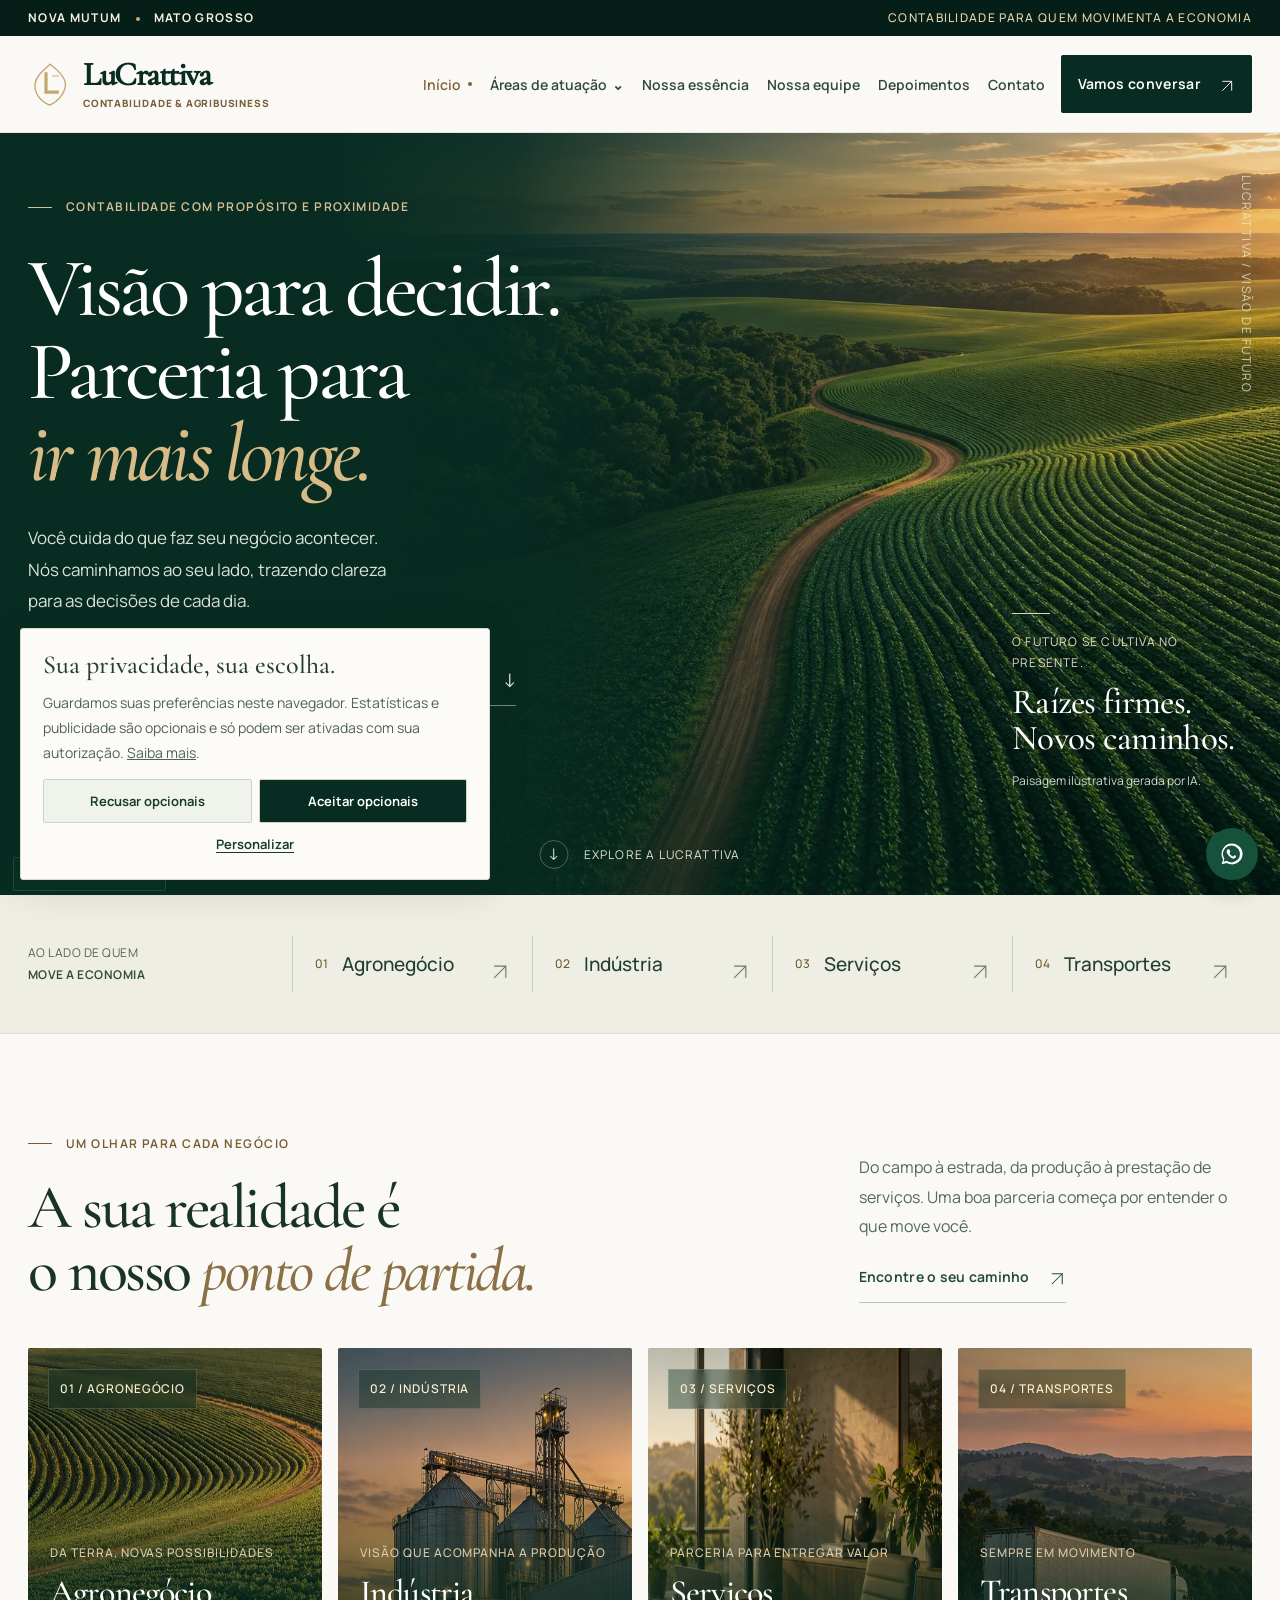
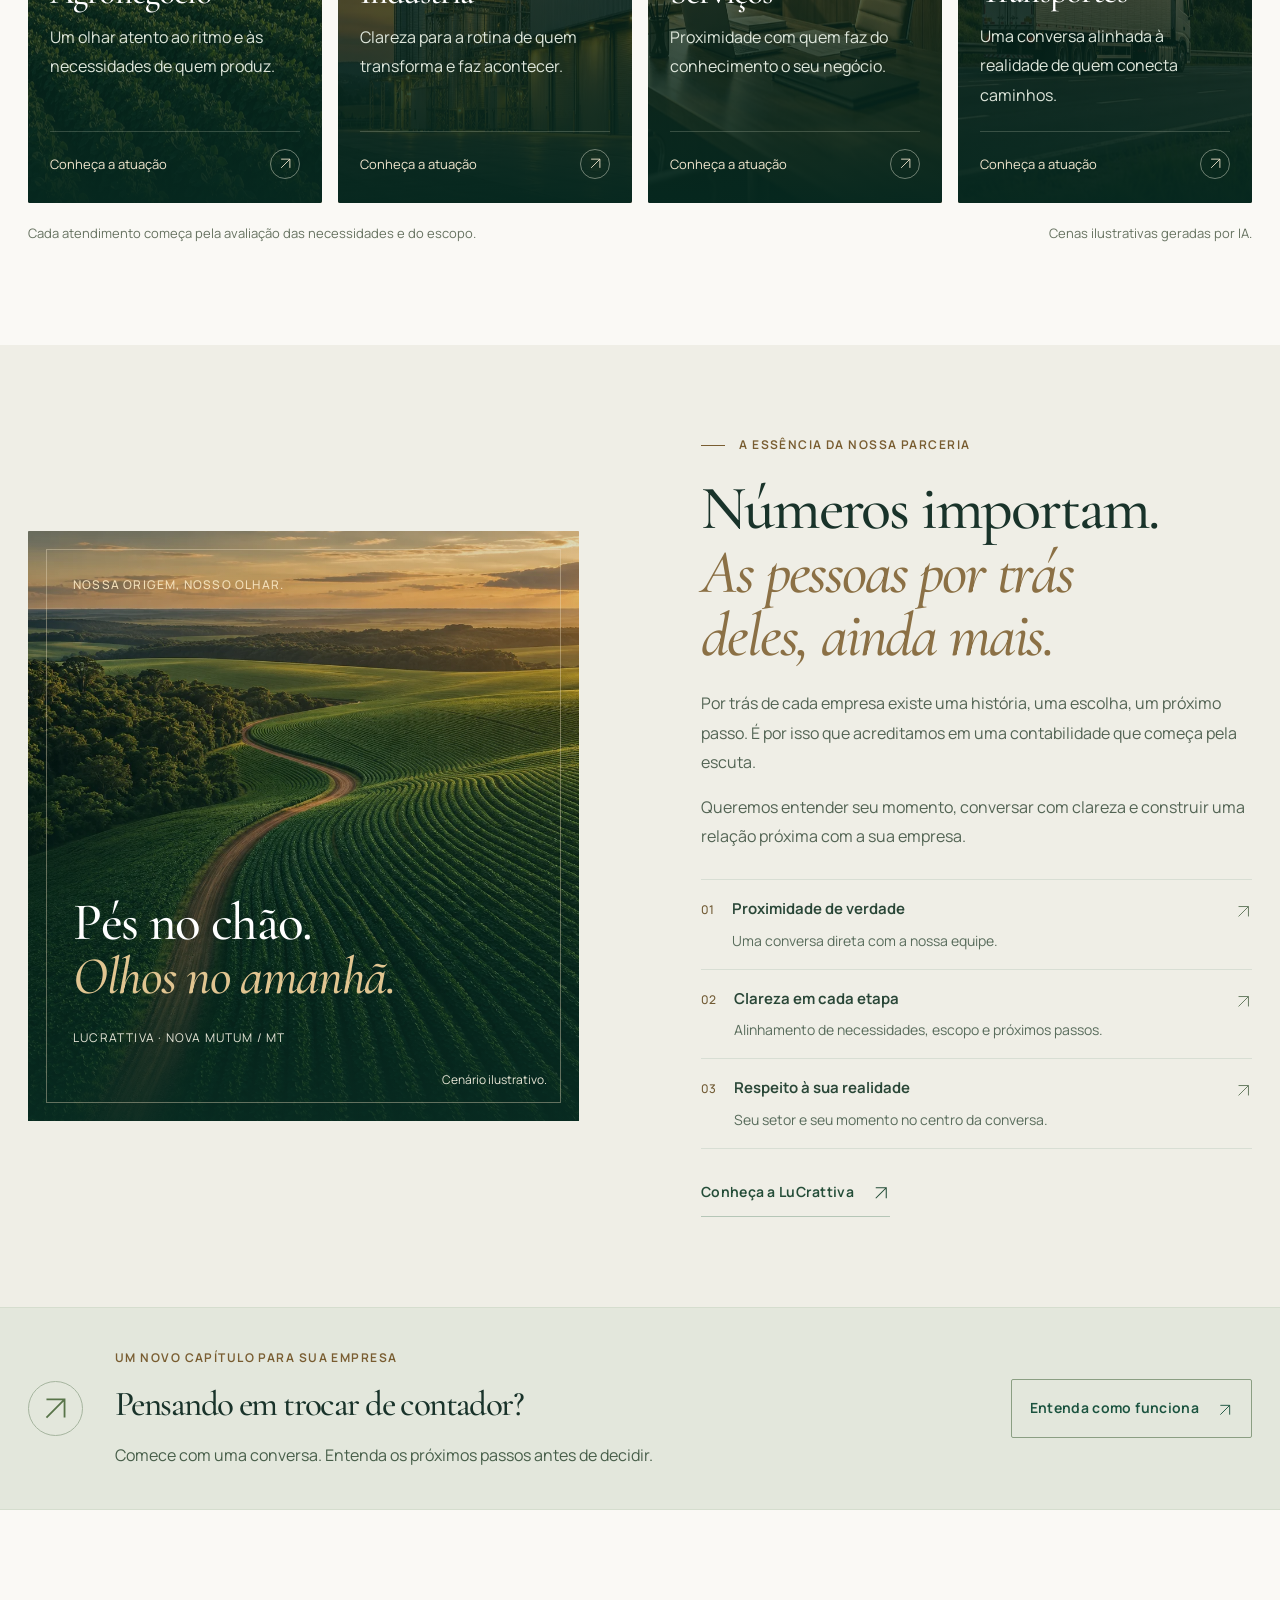
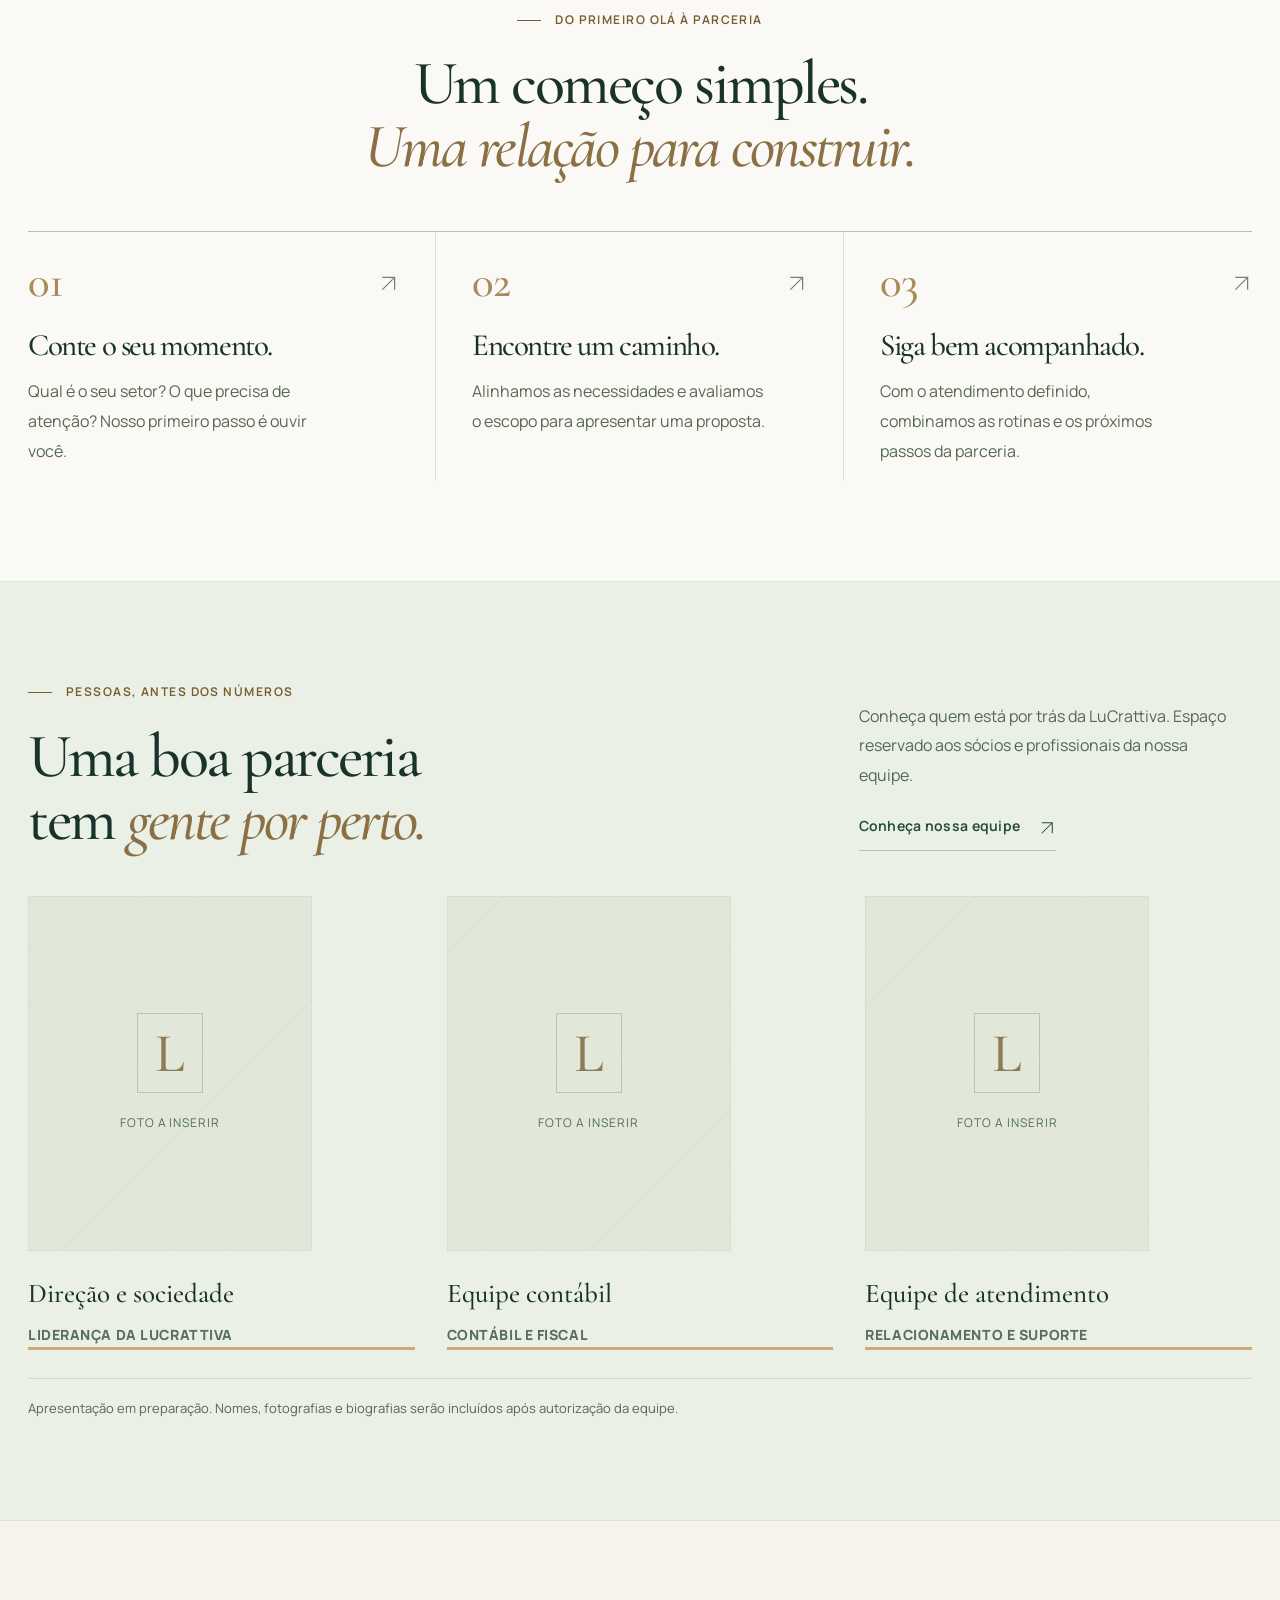
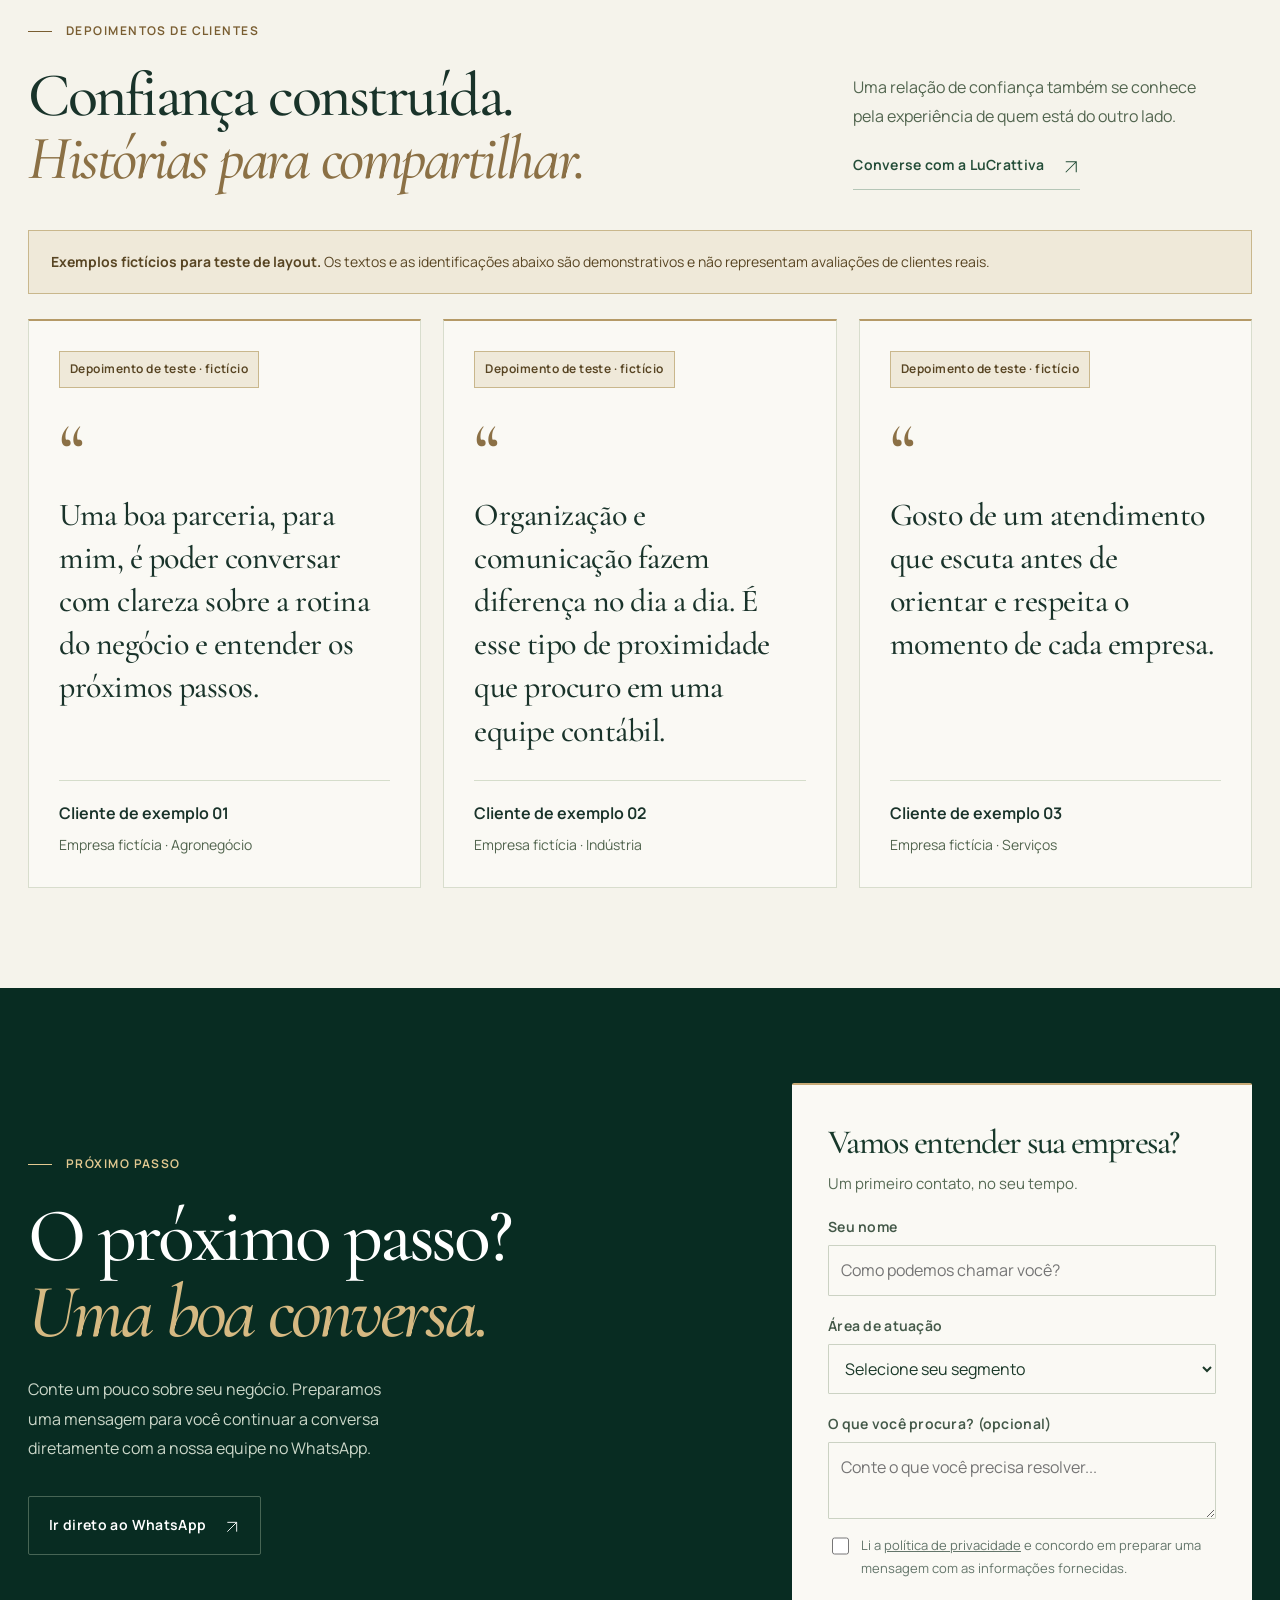
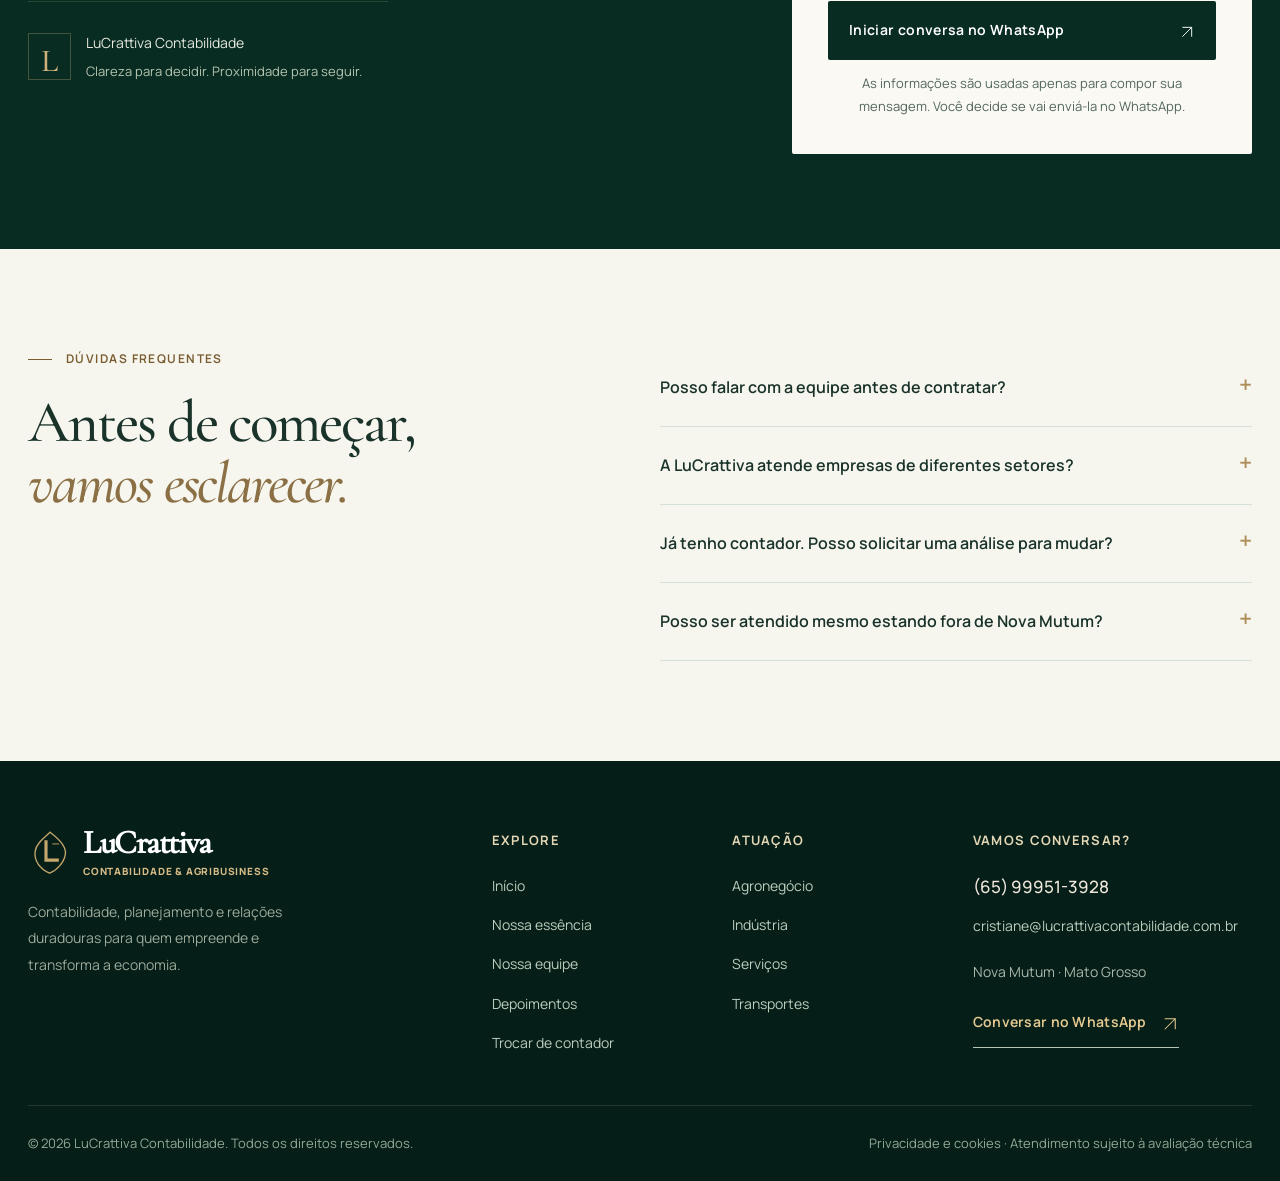
==== commit 3faeac67: "Adicionar depoimentos de teste identificados e melhorar legibilidade mantendo fontes" ====
--- a/index.html
+++ b/index.html
@@ -1,4 +1,4 @@
-<!doctype html><html lang="pt-BR"><head><meta charset="utf-8"><meta name="viewport" content="width=device-width, initial-scale=1"><meta name="color-scheme" content="light"><meta name="theme-color" content="#082c22"><title>LuCrattiva Contabilidade | Clareza para decidir. Parceria para ir além.</title><meta name="description" content="Contabilidade e assessoria para agronegócio, indústria, serviços e transportes. Conheça a LuCrattiva em Nova Mutum - MT e fale com a equipe pelo WhatsApp."><meta name="robots" content="noindex,nofollow"><link rel="canonical" href="https://www.lucrattivacontabilidade.com.br/"><meta property="og:type" content="website"><meta name="twitter:card" content="summary_large_image"><meta property="og:image:width" content="1200"><meta property="og:image:height" content="630"><meta property="og:image:alt" content="LuCrattiva: visão para decidir, parceria para ir mais longe."><meta property="og:locale" content="pt_BR"><meta property="og:site_name" content="LuCrattiva Contabilidade"><meta property="og:title" content="LuCrattiva Contabilidade | Clareza para decidir. Parceria para ir além."><meta property="og:description" content="Contabilidade e assessoria para agronegócio, indústria, serviços e transportes. Conheça a LuCrattiva em Nova Mutum - MT e fale com a equipe pelo WhatsApp."><meta property="og:image" content="https://www.lucrattivacontabilidade.com.br/assets/images/og-cover.jpg"><link rel="icon" type="image/svg+xml" href="/assets/images/logo-mark.svg"><link rel="preload" as="image" href="/assets/images/paisagem-editorial.webp" fetchpriority="high"><link rel="preload" href="/assets/fonts/manrope-latin-wght-normal.woff2" as="font" type="font/woff2" crossorigin><link rel="stylesheet" href="/assets/css/styles.css"><link rel="stylesheet" href="/assets/css/experience.css"><link rel="preload" href="/assets/fonts/cormorant-garamond-latin-500-normal.woff2" as="font" type="font/woff2" crossorigin><link rel="stylesheet" href="/assets/css/home.css"><link rel="stylesheet" href="/assets/css/testimonials.css"></head><body class="home-page"><a class="skip" href="#conteudo">Pular para o conteúdo</a><div class="topline"><div class="container topline-content"><span>NOVA MUTUM <span class="dot"></span> MATO GROSSO</span><span class="topline-highlight">CONTABILIDADE PARA QUEM MOVIMENTA A ECONOMIA</span></div></div><header class="header"><div class="container header-inner"><a href="/" class="wordmark" aria-label="LuCrattiva — página inicial"><img src="/assets/images/logo-mark.svg" class="wordmark-logo" alt=""><span><span class="wordmark-title">LuCrattiva</span><span class="wordmark-sub">CONTABILIDADE &amp; AGRIBUSINESS</span></span></a><button type="button" class="hamburger" data-menu-toggle aria-label="Abrir navegação" aria-controls="nav-principal" aria-expanded="false"><span></span><span></span><span></span></button><nav class="nav" id="nav-principal" data-main-nav aria-label="Navegação principal"><a href="/" aria-current="page">Início</a><div class="dropdown"><button class="nav-drop-trigger" type="button" aria-expanded="false">Áreas de atuação <span aria-hidden="true">⌄</span></button><div class="dropdown-menu"><a href="/agronegocio/">Agronegócio</a><a href="/industria/">Indústria</a><a href="/servicos/">Serviços</a><a href="/transportes/">Transportes</a><a href="/trocar-de-contador/">Trocar de contador</a></div></div><a href="/sobre/">Nossa essência</a><a href="/equipe/">Nossa equipe</a><a href="#depoimentos">Depoimentos</a><a href="/contato/">Contato</a></nav><a class="btn btn-forest header-cta" data-whatsapp="geral" data-cta="header" href="#">Vamos conversar <span aria-hidden="true"><svg class="arrow-svg" viewBox="0 0 24 24" fill="none" stroke="currentColor" stroke-width="1.4" aria-hidden="true" focusable="false"><path d="M5 19 19 5M5 5h14v14"/></svg></span></a></div></header><main id="conteudo">
+<!doctype html><html lang="pt-BR"><head><meta charset="utf-8"><meta name="viewport" content="width=device-width, initial-scale=1"><meta name="color-scheme" content="light"><meta name="theme-color" content="#082c22"><title>LuCrattiva Contabilidade | Clareza para decidir. Parceria para ir além.</title><meta name="description" content="Contabilidade e assessoria para agronegócio, indústria, serviços e transportes. Conheça a LuCrattiva em Nova Mutum - MT e fale com a equipe pelo WhatsApp."><meta name="robots" content="noindex,nofollow"><link rel="canonical" href="https://www.lucrattivacontabilidade.com.br/"><meta property="og:type" content="website"><meta name="twitter:card" content="summary_large_image"><meta property="og:image:width" content="1200"><meta property="og:image:height" content="630"><meta property="og:image:alt" content="LuCrattiva: visão para decidir, parceria para ir mais longe."><meta property="og:locale" content="pt_BR"><meta property="og:site_name" content="LuCrattiva Contabilidade"><meta property="og:title" content="LuCrattiva Contabilidade | Clareza para decidir. Parceria para ir além."><meta property="og:description" content="Contabilidade e assessoria para agronegócio, indústria, serviços e transportes. Conheça a LuCrattiva em Nova Mutum - MT e fale com a equipe pelo WhatsApp."><meta property="og:image" content="https://www.lucrattivacontabilidade.com.br/assets/images/og-cover.jpg"><link rel="icon" type="image/svg+xml" href="/assets/images/logo-mark.svg"><link rel="preload" as="image" href="/assets/images/paisagem-editorial.webp" fetchpriority="high"><link rel="preload" href="/assets/fonts/manrope-latin-wght-normal.woff2" as="font" type="font/woff2" crossorigin><link rel="stylesheet" href="/assets/css/styles.css"><link rel="stylesheet" href="/assets/css/experience.css"><link rel="preload" href="/assets/fonts/cormorant-garamond-latin-500-normal.woff2" as="font" type="font/woff2" crossorigin><link rel="stylesheet" href="/assets/css/home.css"><link rel="stylesheet" href="/assets/css/testimonials.css"><link rel="stylesheet" href="/assets/css/readability.css"></head><body class="home-page"><a class="skip" href="#conteudo">Pular para o conteúdo</a><div class="topline"><div class="container topline-content"><span>NOVA MUTUM <span class="dot"></span> MATO GROSSO</span><span class="topline-highlight">CONTABILIDADE PARA QUEM MOVIMENTA A ECONOMIA</span></div></div><header class="header"><div class="container header-inner"><a href="/" class="wordmark" aria-label="LuCrattiva — página inicial"><img src="/assets/images/logo-mark.svg" class="wordmark-logo" alt=""><span><span class="wordmark-title">LuCrattiva</span><span class="wordmark-sub">CONTABILIDADE &amp; AGRIBUSINESS</span></span></a><button type="button" class="hamburger" data-menu-toggle aria-label="Abrir navegação" aria-controls="nav-principal" aria-expanded="false"><span></span><span></span><span></span></button><nav class="nav" id="nav-principal" data-main-nav aria-label="Navegação principal"><a href="/" aria-current="page">Início</a><div class="dropdown"><button class="nav-drop-trigger" type="button" aria-expanded="false">Áreas de atuação <span aria-hidden="true">⌄</span></button><div class="dropdown-menu"><a href="/agronegocio/">Agronegócio</a><a href="/industria/">Indústria</a><a href="/servicos/">Serviços</a><a href="/transportes/">Transportes</a><a href="/trocar-de-contador/">Trocar de contador</a></div></div><a href="/sobre/">Nossa essência</a><a href="/equipe/">Nossa equipe</a><a href="#depoimentos">Depoimentos</a><a href="/contato/">Contato</a></nav><a class="btn btn-forest header-cta" data-whatsapp="geral" data-cta="header" href="#">Vamos conversar <span aria-hidden="true"><svg class="arrow-svg" viewBox="0 0 24 24" fill="none" stroke="currentColor" stroke-width="1.4" aria-hidden="true" focusable="false"><path d="M5 19 19 5M5 5h14v14"/></svg></span></a></div></header><main id="conteudo">
 <section class="hero" aria-labelledby="hero-title">
   <div class="hero-art" aria-hidden="true"></div>
   <div class="hero-coordinate" aria-hidden="true">LUCRATTIVA / VISÃO DE FUTURO</div>
@@ -35,6 +35,6 @@
 <section class="switch-section"><div class="container switch-inner"><div class="switch-icon" aria-hidden="true"><svg class="arrow-svg" viewBox="0 0 24 24" fill="none" stroke="currentColor" stroke-width="1.4" aria-hidden="true" focusable="false"><path d="M5 19 19 5M5 5h14v14"/></svg></div><div><div class="eyebrow">UM NOVO CAPÍTULO PARA SUA EMPRESA</div><h2>Pensando em trocar de contador?</h2><p>Comece com uma conversa. Entenda os próximos passos antes de decidir.</p></div><a class="btn btn-outline" href="/trocar-de-contador/">Entenda como funciona <span aria-hidden="true"><svg class="arrow-svg" viewBox="0 0 24 24" fill="none" stroke="currentColor" stroke-width="1.4" aria-hidden="true" focusable="false"><path d="M5 19 19 5M5 5h14v14"/></svg></span></a></div></section>
 <section class="section process" aria-labelledby="process-title"><div class="container"><div class="eyebrow">DO PRIMEIRO OLÁ À PARCERIA</div><h2 class="display-heading" id="process-title">Um começo simples.<br><em>Uma relação para construir.</em></h2><div class="process-grid"><article class="process-card"><div class="process-top"><span class="process-no">01</span><span aria-hidden="true"><svg class="arrow-svg" viewBox="0 0 24 24" fill="none" stroke="currentColor" stroke-width="1.4" aria-hidden="true" focusable="false"><path d="M5 19 19 5M5 5h14v14"/></svg></span></div><h3>Conte o seu momento.</h3><p>Qual é o seu setor? O que precisa de atenção? Nosso primeiro passo é ouvir você.</p></article><article class="process-card"><div class="process-top"><span class="process-no">02</span><span aria-hidden="true"><svg class="arrow-svg" viewBox="0 0 24 24" fill="none" stroke="currentColor" stroke-width="1.4" aria-hidden="true" focusable="false"><path d="M5 19 19 5M5 5h14v14"/></svg></span></div><h3>Encontre um caminho.</h3><p>Alinhamos as necessidades e avaliamos o escopo para apresentar uma proposta.</p></article><article class="process-card"><div class="process-top"><span class="process-no">03</span><span aria-hidden="true"><svg class="arrow-svg" viewBox="0 0 24 24" fill="none" stroke="currentColor" stroke-width="1.4" aria-hidden="true" focusable="false"><path d="M5 19 19 5M5 5h14v14"/></svg></span></div><h3>Siga bem acompanhado.</h3><p>Com o atendimento definido, combinamos as rotinas e os próximos passos da parceria.</p></article></div></div></section>
 <section class="section team-section" id="pessoas" aria-labelledby="team-title"><div class="container"><div class="team-intro"><div><div class="eyebrow">PESSOAS, ANTES DOS NÚMEROS</div><h2 class="display-heading" id="team-title">Uma boa parceria<br>tem <em>gente por perto.</em></h2></div><div><p>Conheça quem está por trás da LuCrattiva. Espaço reservado aos sócios e profissionais da nossa equipe.</p><a class="text-arrow" href="/equipe/">Conheça nossa equipe <span aria-hidden="true"><svg class="arrow-svg" viewBox="0 0 24 24" fill="none" stroke="currentColor" stroke-width="1.4" aria-hidden="true" focusable="false"><path d="M5 19 19 5M5 5h14v14"/></svg></span></a></div></div><div class="team-grid" data-team-grid><noscript><p>Conheça nossa equipe entrando em contato com a LuCrattiva.</p></noscript></div><div class="team-help">Apresentação em preparação. Nomes, fotografias e biografias serão incluídos após autorização da equipe.</div></div></section>
-<section class="section testimonials-section" id="depoimentos" aria-labelledby="testimonials-title" data-testimonials><div class="container"><div class="testimonials-intro"><div><div class="eyebrow">DEPOIMENTOS DE CLIENTES</div><h2 class="display-heading" id="testimonials-title">Confiança construída.<br><em>Histórias para compartilhar.</em></h2></div><div><p>Uma relação de confiança também se conhece pela experiência de quem está do outro lado.</p><a class="text-arrow" href="#atendimento">Converse com a LuCrattiva <span aria-hidden="true"><svg class="arrow-svg" viewBox="0 0 24 24" fill="none" stroke="currentColor" stroke-width="1.4" aria-hidden="true" focusable="false"><path d="M5 19 19 5M5 5h14v14"/></svg></span></a></div></div><div class="testimonials-grid" data-testimonials-grid hidden></div><div class="testimonials-empty" data-testimonials-empty><div><span class="testimonials-empty-label">CADA PARCERIA TEM UMA HISTÓRIA</span><h3>Experiências que merecem ser compartilhadas.</h3><p>Este espaço está reservado a relatos de clientes, publicados com sua autorização. Em breve, você poderá conhecer essas experiências por aqui.</p></div><a class="text-arrow" href="/sobre/">Conheça nossa forma de trabalhar <span aria-hidden="true"><svg class="arrow-svg" viewBox="0 0 24 24" fill="none" stroke="currentColor" stroke-width="1.4" aria-hidden="true" focusable="false"><path d="M5 19 19 5M5 5h14v14"/></svg></span></a></div></div></section>
+<section class="section testimonials-section" id="depoimentos" aria-labelledby="testimonials-title" data-testimonials><div class="container"><div class="testimonials-intro"><div><div class="eyebrow">DEPOIMENTOS DE CLIENTES</div><h2 class="display-heading" id="testimonials-title">Confiança construída.<br><em>Histórias para compartilhar.</em></h2></div><div><p>Uma relação de confiança também se conhece pela experiência de quem está do outro lado.</p><a class="text-arrow" href="#atendimento">Converse com a LuCrattiva <span aria-hidden="true"><svg class="arrow-svg" viewBox="0 0 24 24" fill="none" stroke="currentColor" stroke-width="1.4" aria-hidden="true" focusable="false"><path d="M5 19 19 5M5 5h14v14"/></svg></span></a></div></div><p class="testimonials-example-notice" data-testimonials-example-notice hidden><strong>Exemplos fictícios para teste de layout.</strong> Os textos e as identificações abaixo são demonstrativos e não representam avaliações de clientes reais.</p><div class="testimonials-grid" data-testimonials-grid hidden></div><div class="testimonials-empty" data-testimonials-empty><div><span class="testimonials-empty-label">CADA PARCERIA TEM UMA HISTÓRIA</span><h3>Experiências que merecem ser compartilhadas.</h3><p>Este espaço está reservado a relatos de clientes, publicados com sua autorização. Em breve, você poderá conhecer essas experiências por aqui.</p></div><a class="text-arrow" href="/sobre/">Conheça nossa forma de trabalhar <span aria-hidden="true"><svg class="arrow-svg" viewBox="0 0 24 24" fill="none" stroke="currentColor" stroke-width="1.4" aria-hidden="true" focusable="false"><path d="M5 19 19 5M5 5h14v14"/></svg></span></a></div></div></section>
 <section class="contact-wrap" id="atendimento"><div class="container contact-grid"><div><div class="eyebrow light">PRÓXIMO PASSO</div><h2>O próximo passo?<br><em>Uma boa conversa.</em></h2><p>Conte um pouco sobre seu negócio. Preparamos uma mensagem para você continuar a conversa diretamente com a nossa equipe no WhatsApp.</p><div style="margin-top:32px"><a href="#" class="btn btn-outline-light" data-whatsapp="geral" data-cta="contact-left">Ir direto ao WhatsApp <span aria-hidden="true"><svg class="arrow-svg" viewBox="0 0 24 24" fill="none" stroke="currentColor" stroke-width="1.4" aria-hidden="true" focusable="false"><path d="M5 19 19 5M5 5h14v14"/></svg></span></a></div><div class="contact-signature"><span aria-hidden="true">L</span><p>LuCrattiva Contabilidade<small>Clareza para decidir. Proximidade para seguir.</small></p></div></div><form class="contact-card" data-lead-form><h3>Vamos entender sua empresa?</h3><p>Um primeiro contato, no seu tempo.</p><label for="lead-name">Seu nome</label><input id="lead-name" name="name" placeholder="Como podemos chamar você?" maxlength="80" required autocomplete="name"><label for="lead-segment">Área de atuação</label><select id="lead-segment" name="segment" required><option value="" disabled selected>Selecione seu segmento</option><option value="agro">Agronegócio</option><option value="industria">Indústria</option><option value="servicos">Serviços</option><option value="transportes">Transportes</option><option value="troca">Quero trocar de contador</option><option value="geral">Outros assuntos</option></select><label for="lead-issue">O que você procura? (opcional)</label><textarea id="lead-issue" name="issue" maxlength="400" placeholder="Conte o que você precisa resolver..."></textarea><div class="form-checkbox"><input type="checkbox" id="lead-privacy" required><label for="lead-privacy">Li a <a href="/privacidade/" target="_blank" rel="noopener">política de privacidade</a> e concordo em preparar uma mensagem com as informações fornecidas.</label></div><button type="submit" class="btn btn-forest form-submit">Iniciar conversa no WhatsApp <span aria-hidden="true"><svg class="arrow-svg" viewBox="0 0 24 24" fill="none" stroke="currentColor" stroke-width="1.4" aria-hidden="true" focusable="false"><path d="M5 19 19 5M5 5h14v14"/></svg></span></button><div class="form-disclaimer">As informações são usadas apenas para compor sua mensagem. Você decide se vai enviá-la no WhatsApp.</div></form></div></section>
 <section class="section section-cream home-faq"><div class="container faq-grid"><div><div class="eyebrow">DÚVIDAS FREQUENTES</div><h2>Antes de começar,<br><em>vamos esclarecer.</em></h2></div><div><details class="faq-item"><summary>Posso falar com a equipe antes de contratar?</summary><p>Sim. Escolha seu segmento e conte sua necessidade. A equipe poderá esclarecer as modalidades de atendimento disponíveis.</p></details><details class="faq-item"><summary>A LuCrattiva atende empresas de diferentes setores?</summary><p>O site apresenta agronegócio, indústria, serviços e transportes como áreas de interesse comercial. Os serviços específicos de cada atividade devem ser validados com o escritório.</p></details><details class="faq-item"><summary>Já tenho contador. Posso solicitar uma análise para mudar?</summary><p>Sim. Você pode iniciar uma conversa sobre a transição. Os procedimentos, documentos e prazos serão definidos após a avaliação do seu caso.</p></details><details class="faq-item"><summary>Posso ser atendido mesmo estando fora de Nova Mutum?</summary><p>Converse com a equipe para verificar a disponibilidade e a modalidade de atendimento para sua região.</p></details></div></div></section></main><footer class="footer"><div class="container"><div class="footer-grid"><div class="footer-brand"><a href="/" class="wordmark"><img class="wordmark-logo" src="/assets/images/logo-mark.svg" alt=""><span><span class="wordmark-title">LuCrattiva</span><span class="wordmark-sub">CONTABILIDADE &amp; AGRIBUSINESS</span></span></a><p>Contabilidade, planejamento e relações duradouras para quem empreende e transforma a economia.</p></div><div><h4>Explore</h4><div class="footer-links"><a href="/">Início</a><a href="/sobre/">Nossa essência</a><a href="/equipe/">Nossa equipe</a><a href="#depoimentos">Depoimentos</a><a href="/trocar-de-contador/">Trocar de contador</a></div></div><div><h4>Atuação</h4><div class="footer-links"><a href="/agronegocio/">Agronegócio</a><a href="/industria/">Indústria</a><a href="/servicos/">Serviços</a><a href="/transportes/">Transportes</a></div></div><div class="footer-contact"><h4>Vamos conversar?</h4><strong data-public-phone>(65) 99951-3928</strong><a data-email href="mailto:cristiane@lucrattivacontabilidade.com.br">cristiane@lucrattivacontabilidade.com.br</a><p style="margin-top:20px">Nova Mutum · Mato Grosso</p><a class="text-arrow" data-whatsapp="geral" data-cta="footer" href="#" style="color:#e3c991;margin-top:20px">Conversar no WhatsApp <span><svg class="arrow-svg" viewBox="0 0 24 24" fill="none" stroke="currentColor" stroke-width="1.4" aria-hidden="true" focusable="false"><path d="M5 19 19 5M5 5h14v14"/></svg></span></a></div></div><div class="footer-bottom"><span>© <span id="copyright-year">2026</span> LuCrattiva Contabilidade. Todos os direitos reservados.</span><span><a href="/privacidade/">Privacidade e cookies</a> · Atendimento sujeito à avaliação técnica</span></div></div></footer><a href="#" class="floating-wa" data-whatsapp="geral" data-cta="floating" aria-label="Conversar com a LuCrattiva pelo WhatsApp"><svg viewBox="0 0 32 32" fill="currentColor" aria-hidden="true"><path d="M16.02 3.2A12.76 12.76 0 0 0 5 22.46L3.3 28.7l6.38-1.67A12.8 12.8 0 1 0 16.02 3.2Zm0 23.18c-2.2 0-4.35-.58-6.21-1.7l-.45-.27-3.77.99 1.01-3.67-.3-.48a10.43 10.43 0 1 1 9.72 5.13Zm5.74-7.81c-.32-.16-1.89-.93-2.19-1.04-.29-.1-.5-.16-.71.16s-.82 1.04-1 1.25c-.18.2-.37.23-.69.08a8.76 8.76 0 0 1-2.57-1.59 9.54 9.54 0 0 1-1.78-2.22c-.18-.32-.02-.49.14-.65.14-.14.32-.37.47-.55.16-.18.21-.32.32-.53.1-.21.05-.4-.03-.56-.08-.16-.71-1.71-.97-2.34-.26-.62-.52-.53-.71-.54h-.61c-.21 0-.55.08-.84.4-.29.32-1.1 1.08-1.1 2.64s1.13 3.07 1.29 3.28a12 12 0 0 0 4.6 4.67c1.61.7 2.24.76 3.04.64.93-.14 1.89-.77 2.16-1.52.27-.74.27-1.37.19-1.5s-.29-.21-.61-.37Z"/></svg><span class="wa-dot" aria-hidden="true"></span></a><div class="consent-banner" data-consent-banner hidden role="dialog" aria-label="Preferências de privacidade" aria-modal="false"><strong>Sua privacidade, sua escolha.</strong><p>Guardamos suas preferências neste navegador. Estatísticas e publicidade são opcionais e só podem ser ativadas com sua autorização. <a href="/privacidade/">Saiba mais</a>.</p><div class="consent-preferences" data-consent-preferences hidden><label><input type="checkbox" name="analytics-consent"> Estatísticas</label><label><input type="checkbox" name="marketing-consent"> Publicidade/remarketing</label></div><div class="consent-buttons"><button type="button" data-consent-reject>Recusar opcionais</button><button type="button" data-consent-configure>Personalizar</button><button type="button" data-consent-save hidden>Salvar preferências</button><button class="primary" type="button" data-consent-all>Aceitar opcionais</button></div></div><button type="button" class="cookie-reopen" data-consent-reopen>Preferências de cookies</button><script>document.getElementById('copyright-year').textContent=new Date().getFullYear()</script><script src="/assets/js/config.js" defer></script><script src="/assets/js/site.js" defer></script><script src="/assets/js/testimonials.js" defer></script></body></html>
--- a/assets/css/testimonials.css
+++ b/assets/css/testimonials.css
@@ -15,6 +15,12 @@
 .testimonials-empty p{font-size:12px;line-height:1.9;color:#4e634d;max-width:610px}
 .testimonials-empty .text-arrow{position:relative;z-index:1;white-space:nowrap}
 .testimonials-page .testimonials-intro{margin-bottom:35px}
+.testimonials-example-notice{margin:0 0 25px;padding:18px 22px;border:1px solid #c9b78c;background:#efe9d9;color:#584523;font-size:14px;line-height:1.85}
+.testimonials-example-notice strong{font-weight:700}
+.testimonial-example-badge{display:block;align-self:flex-start;border:1px solid #c9b78c;padding:7px 10px;margin-bottom:23px;background:#efe9d9;color:#584523;font-size:12px;font-weight:650;line-height:1.7;letter-spacing:.04em}
+.testimonials-grid{align-items:stretch}
+.testimonial-card{display:flex;flex-direction:column}
+.testimonial-quote{flex:1}
 @media(max-width:1100px){.testimonials-intro{gap:50px}.testimonials-grid{gap:17px}.testimonial-card{padding:25px}.testimonial-quote{font-size:27px}.testimonials-empty{padding:35px;gap:25px}}
 @media(max-width:940px){.testimonials-intro{gap:35px}.testimonials-grid{grid-template-columns:repeat(2,minmax(0,1fr))}.testimonials-empty{grid-template-columns:1fr;gap:22px}.testimonials-empty .text-arrow{justify-self:start}.testimonial-card{padding:27px}}
 @media(max-width:700px){.testimonials-intro{grid-template-columns:1fr;gap:22px;margin-bottom:30px}.testimonials-intro>div>p{font-size:12px;max-width:100%;margin-bottom:15px}.testimonials-grid{grid-template-columns:1fr;gap:18px}.testimonial-card{padding:27px 24px}.testimonial-quote{font-size:29px;line-height:1.3}.testimonial-mark{font-size:68px}.testimonial-person{padding-top:17px}.testimonial-name{font-size:12px}.testimonial-detail{font-size:11px}.testimonials-empty{padding:28px 25px;gap:23px}.testimonials-empty h3{font-size:31px;line-height:1.08}.testimonials-empty p{font-size:12px;line-height:1.9}.testimonials-empty-label{font-size:7px;letter-spacing:.13em}.testimonials-empty:after{inset:10px}.testimonials-empty .text-arrow{white-space:normal;font-size:10px}}
--- a/assets/css/readability.css
+++ b/assets/css/readability.css
@@ -0,0 +1,177 @@
+/* Shared reading scale. The existing Manrope and Cormorant families are preserved. */
+:root{--reading-size:16px;--support-size:14px;--label-size:12px}
+body{font-size:var(--reading-size);line-height:1.7}
+body .topline{font-size:12px;letter-spacing:.11em}
+body .topline-content{height:36px}
+body .header-inner{gap:16px;min-height:96px}
+body .wordmark{min-width:210px}
+body .wordmark-sub{font-size:10px;letter-spacing:.08em;line-height:1.5}
+body .nav{gap:18px}
+body .nav>a,body .nav-drop-trigger{font-size:14px;line-height:1.5;font-weight:600}
+body .dropdown-menu{width:265px}
+body .dropdown-menu a{font-size:14px;line-height:1.6;min-height:44px}
+body .header .btn{font-size:14px;gap:18px;padding:13px 16px;min-height:50px}
+body.home-page .eyebrow,body.inner-page .eyebrow,
+body.home-page .hero .eyebrow,body.inner-page .page-hero .eyebrow{font-size:12px;letter-spacing:.12em;line-height:1.7}
+body.home-page .hero p,body.inner-page .page-hero p{font-size:17px;line-height:1.85;max-width:540px}
+body.home-page .section-sub,body.inner-page .section-sub,
+body.home-page .manifesto-copy>p,body.home-page .team-intro p,
+body.home-page .process-card p,body.home-page .sector-card p,
+body.inner-page .page-content-grid p,body.inner-page .small-feature-card p,
+body .testimonials-intro>div>p,body .testimonials-empty p,
+body.home-page .contact-grid>div>p,body.inner-page .contact-grid>div>p,
+body.home-page .faq-item p,body.inner-page .faq-item p,
+body.inner-page .text-page p,body.inner-page .text-page li,
+body .change-checklist p,body .checklist p,body .contact-options p{
+  font-size:16px;line-height:1.85;
+}
+body.home-page .section-sub,body.inner-page .section-sub{max-width:440px}
+body.home-page .hero-buttons .btn,
+body.home-page .contact-grid .btn-outline-light,
+body.inner-page .contact-grid .btn-outline-light,
+body.inner-page .page-hero .btn,
+body.inner-page .page-content-grid .btn,
+body.inner-page .cta-band .btn,
+body .switch-section .btn,body .contact-options .btn,
+body.home-page .form-submit,body.inner-page .form-submit{
+  font-size:14px;line-height:1.6;min-height:52px;gap:18px;
+}
+body.home-page .text-arrow,body.inner-page .text-arrow,
+body .testimonials-empty .text-arrow,body .hero-secondary{font-size:14px;line-height:1.7;gap:18px}
+body.home-page .hero-note small{font-size:12px;line-height:1.7;letter-spacing:.1em}
+body.home-page .hero-below,body.home-page .hero-below strong,
+body .hero-origin{font-size:12px;line-height:1.8;letter-spacing:.08em}
+body .hero-coordinate{font-size:12px;letter-spacing:.12em}
+body .hero-scroll{font-size:12px;letter-spacing:.1em;line-height:1.6}
+body .art-caption,body .page-art-caption,body .manifesto-caption,body .image-caption{
+  font-size:12px;line-height:1.7;letter-spacing:0;
+}
+body.home-page .manifesto-tag,body .image-overline{font-size:12px;letter-spacing:.1em;line-height:1.7}
+body.home-page .manifesto-quote>span{font-size:12px;letter-spacing:.1em;line-height:1.8}
+body.home-page .sector-card{min-height:455px}
+body.home-page .sector-index{font-size:12px;letter-spacing:.08em;padding:9px 11px}
+body.home-page .sector-kicker{font-size:12px;letter-spacing:.08em;line-height:1.7}
+body.home-page .sector-card p{min-height:88px}
+body .sector-more{font-size:13px;line-height:1.7;gap:12px;margin-top:20px;padding-top:17px}
+body.home-page .sector-footnote,body.home-page .team-help,body.inner-page .team-help{
+  font-size:13px;line-height:1.8;
+}
+body.home-page .value-line strong{font-size:15px;line-height:1.7}
+body.home-page .value-line small{font-size:14px;line-height:1.8}
+body.home-page .value-line>span:first-child{font-size:12px;line-height:1.8}
+body.home-page .switch-section .eyebrow{font-size:12px;line-height:1.7}
+body.home-page .switch-section p{font-size:16px;line-height:1.8}
+body .person-info small,body.home-page .person-info small{font-size:14px;line-height:1.8;letter-spacing:.04em}
+body .person-bio{font-size:15px;line-height:1.8}
+body .person-socials a{font-size:14px;line-height:1.8}
+body .portrait-placeholder span:not(.portrait-monogram),
+body.home-page .portrait-placeholder span:not(.portrait-monogram){font-size:12px;line-height:1.7;letter-spacing:.08em}
+body .testimonial-quote{font-size:32px;line-height:1.35}
+body .testimonial-name{font-size:16px;line-height:1.8}
+body .testimonial-detail{font-size:14px;line-height:1.8}
+body .testimonials-empty-label{font-size:12px;line-height:1.7;letter-spacing:.1em}
+body .contact-signature p{font-size:14px;line-height:1.8}
+body .contact-signature small{font-size:13px;line-height:1.8;margin-top:5px}
+body.home-page .contact-card p,body.inner-page .contact-card p{font-size:15px;line-height:1.8}
+body.home-page .contact-card label,body.inner-page .contact-card label{font-size:14px;line-height:1.7;margin-top:18px}
+body.home-page .contact-card input,body.home-page .contact-card select,body.home-page .contact-card textarea,
+body.inner-page .contact-card input,body.inner-page .contact-card select,body.inner-page .contact-card textarea{
+  font-size:16px;line-height:1.6;padding:12px;min-height:50px;
+}
+body.home-page .contact-card .form-checkbox input,body.inner-page .contact-card .form-checkbox input{min-height:18px}
+body.home-page .contact-card .form-checkbox label,body.inner-page .contact-card .form-checkbox label{
+  font-size:13px;line-height:1.8;margin:0;
+}
+body.home-page .form-disclaimer,body.inner-page .form-disclaimer{font-size:13px;line-height:1.8}
+body.home-page .faq-item summary,body.inner-page .faq-item summary{font-size:16px;line-height:1.8;gap:18px}
+body .breadcrumbs{font-size:13px;line-height:1.7;gap:13px}
+body.inner-page .sector-navigation a{font-size:15px;line-height:1.6;gap:12px}
+body.inner-page .sector-navigation a>span{font-size:12px}
+body .option-number{font-size:12px;line-height:1.8;letter-spacing:.08em}
+body .contact-email{font-size:14px;line-height:1.9}
+body .contact-note{font-size:14px;line-height:1.8}
+body .contact-options p[data-public-phone]{font-size:30px;line-height:1.4}
+body .privacy-aside>p{font-size:16px;line-height:1.8}
+body .privacy-aside .btn{font-size:14px;line-height:1.7;white-space:normal}
+body .privacy-aside>span{font-size:13px;line-height:1.8}
+body.inner-page .text-page>p:first-child{font-size:15px;line-height:1.85}
+body .footer .footer-brand p,body .footer .footer-contact p{font-size:14px;line-height:1.9}
+body .footer-links a,body .footer-contact a{font-size:14px;line-height:1.8}
+body .footer h4{font-size:13px;line-height:1.8}
+body .footer .text-arrow{font-size:14px;line-height:1.8;gap:14px}
+body .footer-bottom{font-size:13px;line-height:1.9;flex-wrap:wrap}
+body .consent-banner{max-width:470px}
+body .consent-banner p{font-size:14px;line-height:1.8}
+body .consent-banner strong{font-size:26px;line-height:1.2}
+body .consent-buttons button{font-size:13px;line-height:1.6;min-height:44px}
+body .consent-preferences label{font-size:14px;line-height:1.8}
+body .cookie-reopen{font-size:12px;line-height:1.5;padding:7px 10px;min-height:32px}
+body .whatsapp-fallback p,body .whatsapp-fallback button,body .whatsapp-fallback a,
+body .whatsapp-recovery-panel label,body .copy-status{font-size:14px;line-height:1.8}
+body .whatsapp-recovery-trigger{font-size:13px;line-height:1.5}
+body .whatsapp-recovery-panel textarea{font-size:16px;line-height:1.7}
+
+/* The wider reading scale gets a full disclosure menu on intermediate screens. */
+@media(max-width:1199px){
+  body .header-cta{display:none}
+  body .hamburger{display:block;margin-left:auto;min-height:44px;min-width:44px}
+  body .header .nav{display:none!important;position:absolute;top:100%;left:0;right:0;flex-direction:column;align-items:stretch;gap:0;margin:0;padding:18px 28px 26px;max-height:calc(100dvh - 100px);overflow:auto;background:#faf9f5;border-bottom:1px solid #d8dfd0;box-shadow:0 16px 30px #041e1720}
+  body .header .nav.open{display:flex!important}
+  body .nav>a,body .nav-drop-trigger{font-size:16px;min-height:48px;padding:12px 0}
+  body .dropdown-menu{position:static;box-shadow:none;border:0;background:transparent;width:100%;padding:0 0 8px 15px}
+  body .dropdown-menu a{font-size:15px;min-height:44px;padding:10px}
+}
+@media(max-width:940px){
+  body.inner-page .sector-navigation a{font-size:14px;padding-left:12px;padding-right:12px;gap:10px}
+}
+@media(max-width:700px){
+  body .header-inner{min-height:85px}
+  body .wordmark-title{font-size:32px}
+  body .wordmark-sub{font-size:10px;letter-spacing:.06em}
+  body .topline{font-size:12px;letter-spacing:.08em}
+  body .topline-content{height:34px}
+  body.home-page .hero p,body.inner-page .page-hero p{font-size:16px;line-height:1.85;max-width:100%}
+  body.home-page .eyebrow,body.inner-page .eyebrow,
+  body.home-page .hero .eyebrow,body.inner-page .page-hero .eyebrow{font-size:12px;line-height:1.8;letter-spacing:.09em}
+  body.home-page .hero-grid{padding-top:48px;padding-bottom:75px}
+  body.home-page .hero-note{max-width:250px;margin-top:40px}
+  body.home-page .hero-note small{font-size:12px;line-height:1.8}
+  body.home-page .hero-below,body.home-page .hero-below strong{font-size:12px;line-height:1.8;letter-spacing:.05em}
+  body .hero-scroll{font-size:10px;letter-spacing:.08em}
+  body .page-art-caption{font-size:12px;max-width:270px;text-align:right}
+  body.home-page .sector-card{min-height:430px}
+  body.home-page .sector-card p{min-height:0}
+  body.home-page .sector-kicker{font-size:12px;letter-spacing:.06em}
+  body .sector-more{font-size:14px;line-height:1.8}
+  body.home-page .manifesto-art{min-height:475px}
+  body.home-page .manifesto-tag{font-size:12px;max-width:260px;line-height:1.8}
+  body.home-page .manifesto-quote>span{font-size:12px;line-height:1.8}
+  body.home-page .manifesto-caption{font-size:12px;line-height:1.7}
+  body.home-page .value-line strong{font-size:15px}
+  body.home-page .value-line small{font-size:14px}
+  body.home-page .team-help,body.inner-page .team-help{font-size:13px;line-height:1.8}
+  body .testimonial-quote{font-size:30px;line-height:1.4}
+  body .testimonial-name{font-size:16px}
+  body .testimonial-detail{font-size:14px}
+  body.inner-page .sector-navigation a{font-size:13px;padding:12px 7px;gap:9px}
+  body.inner-page .sector-navigation a:nth-child(even){padding-left:12px}
+  body.inner-page .sector-navigation a>span{font-size:12px}
+  body .breadcrumbs{font-size:12px;line-height:1.8}
+  body .contact-signature small{font-size:13px}
+  body.home-page .contact-card,body.inner-page .contact-card{padding:27px 22px}
+  body.home-page .contact-card .form-checkbox label,body.inner-page .contact-card .form-checkbox label{font-size:13px;line-height:1.8}
+  body.home-page .form-disclaimer,body.inner-page .form-disclaimer{font-size:13px}
+  body .consent-banner{max-width:none}
+  body .consent-buttons button{font-size:13px}
+  body .footer .wordmark-sub{font-size:10px}
+  body .footer-bottom{font-size:13px;line-height:1.9}
+  body .whatsapp-recovery-panel{max-height:65dvh}
+}
+
+/* Keep secondary labels readable as well as the main paragraphs. */
+body .hero-scroll{font-size:12px}
+body.home-page .ribbon-label,body.home-page .ribbon-label strong{font-size:12px;line-height:1.8;letter-spacing:.04em}
+body.home-page .ribbon-row>a>span{font-size:12px}
+@media(min-width:941px) and (max-width:1100px){body.home-page .ribbon-row>a{gap:8px;padding-left:10px;padding-right:10px}}
+@media(min-width:701px) and (max-width:940px){body.home-page .ribbon-row>a{gap:8px;padding-left:10px;padding-right:10px}}
+@media(max-width:700px){body.home-page .ribbon-row>a{gap:7px;padding-left:7px;padding-right:7px}body.home-page .ribbon-row>a:nth-of-type(even){padding-left:9px}}
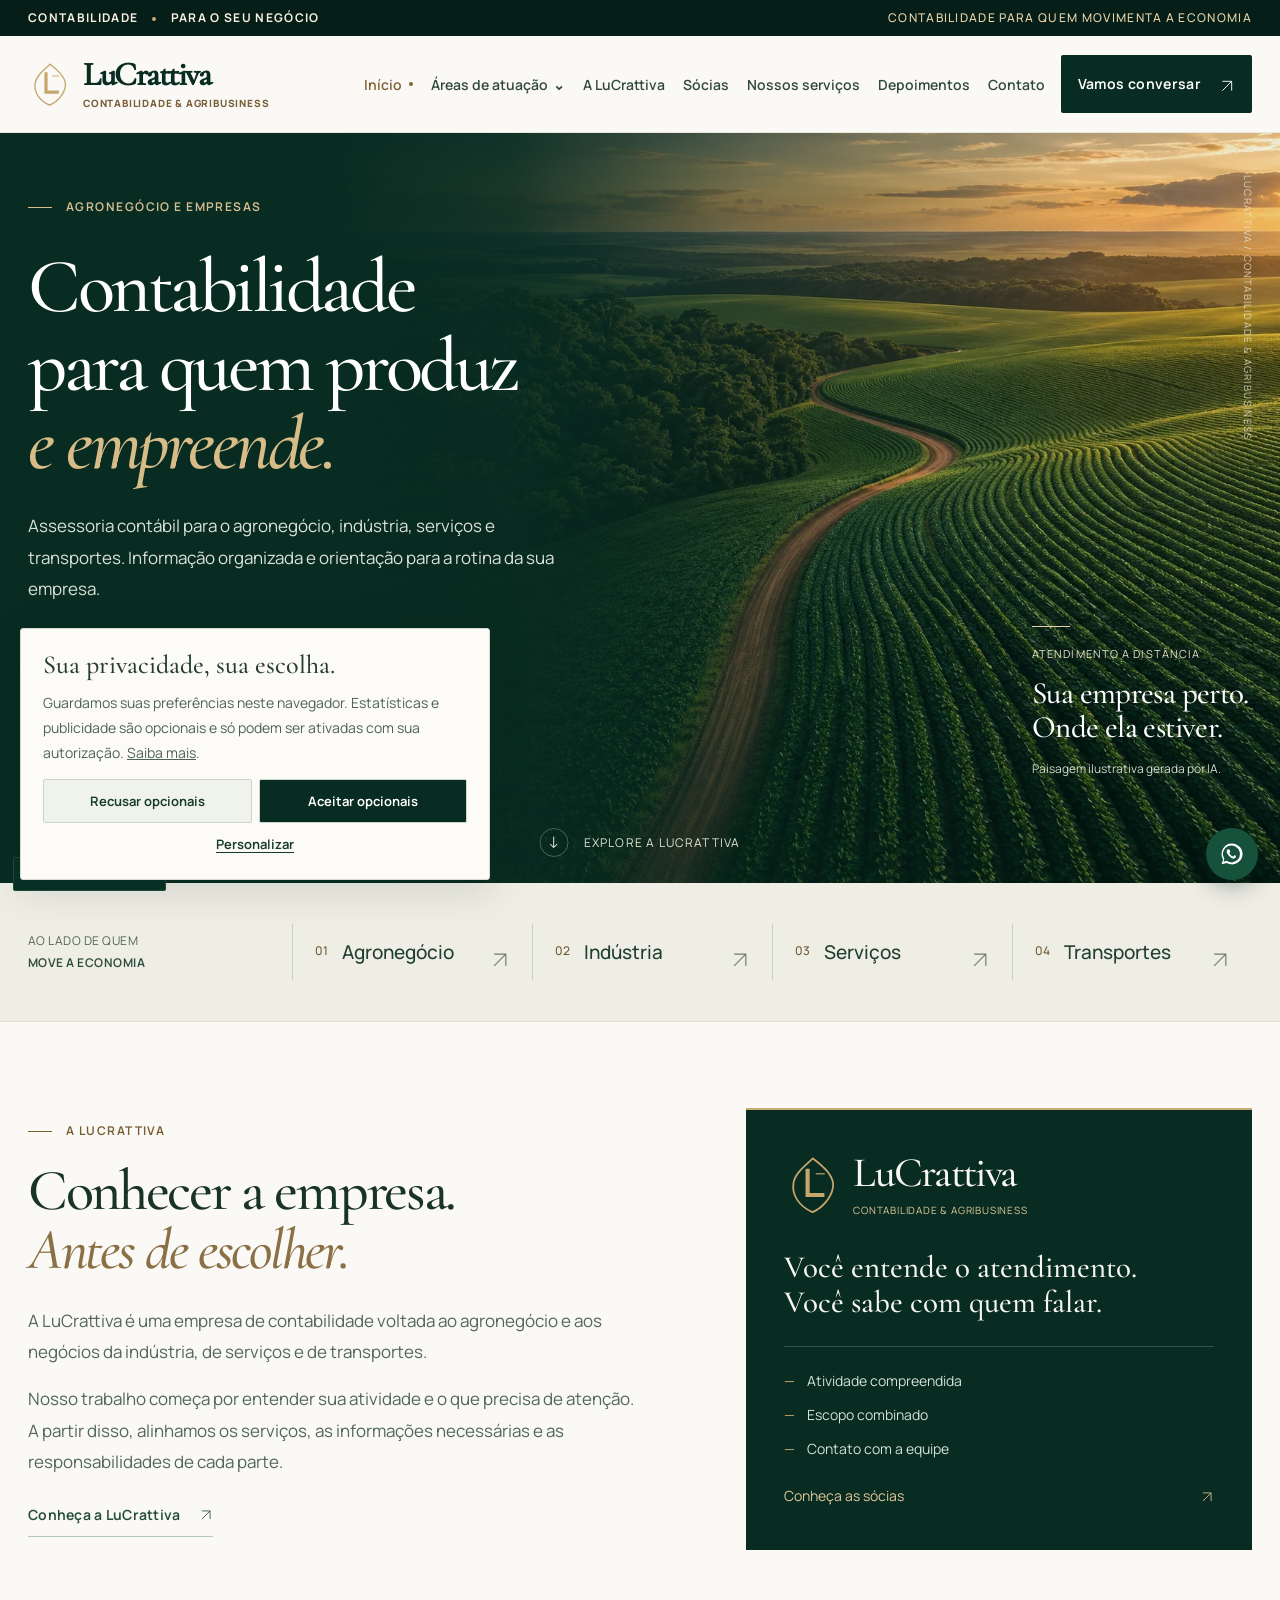
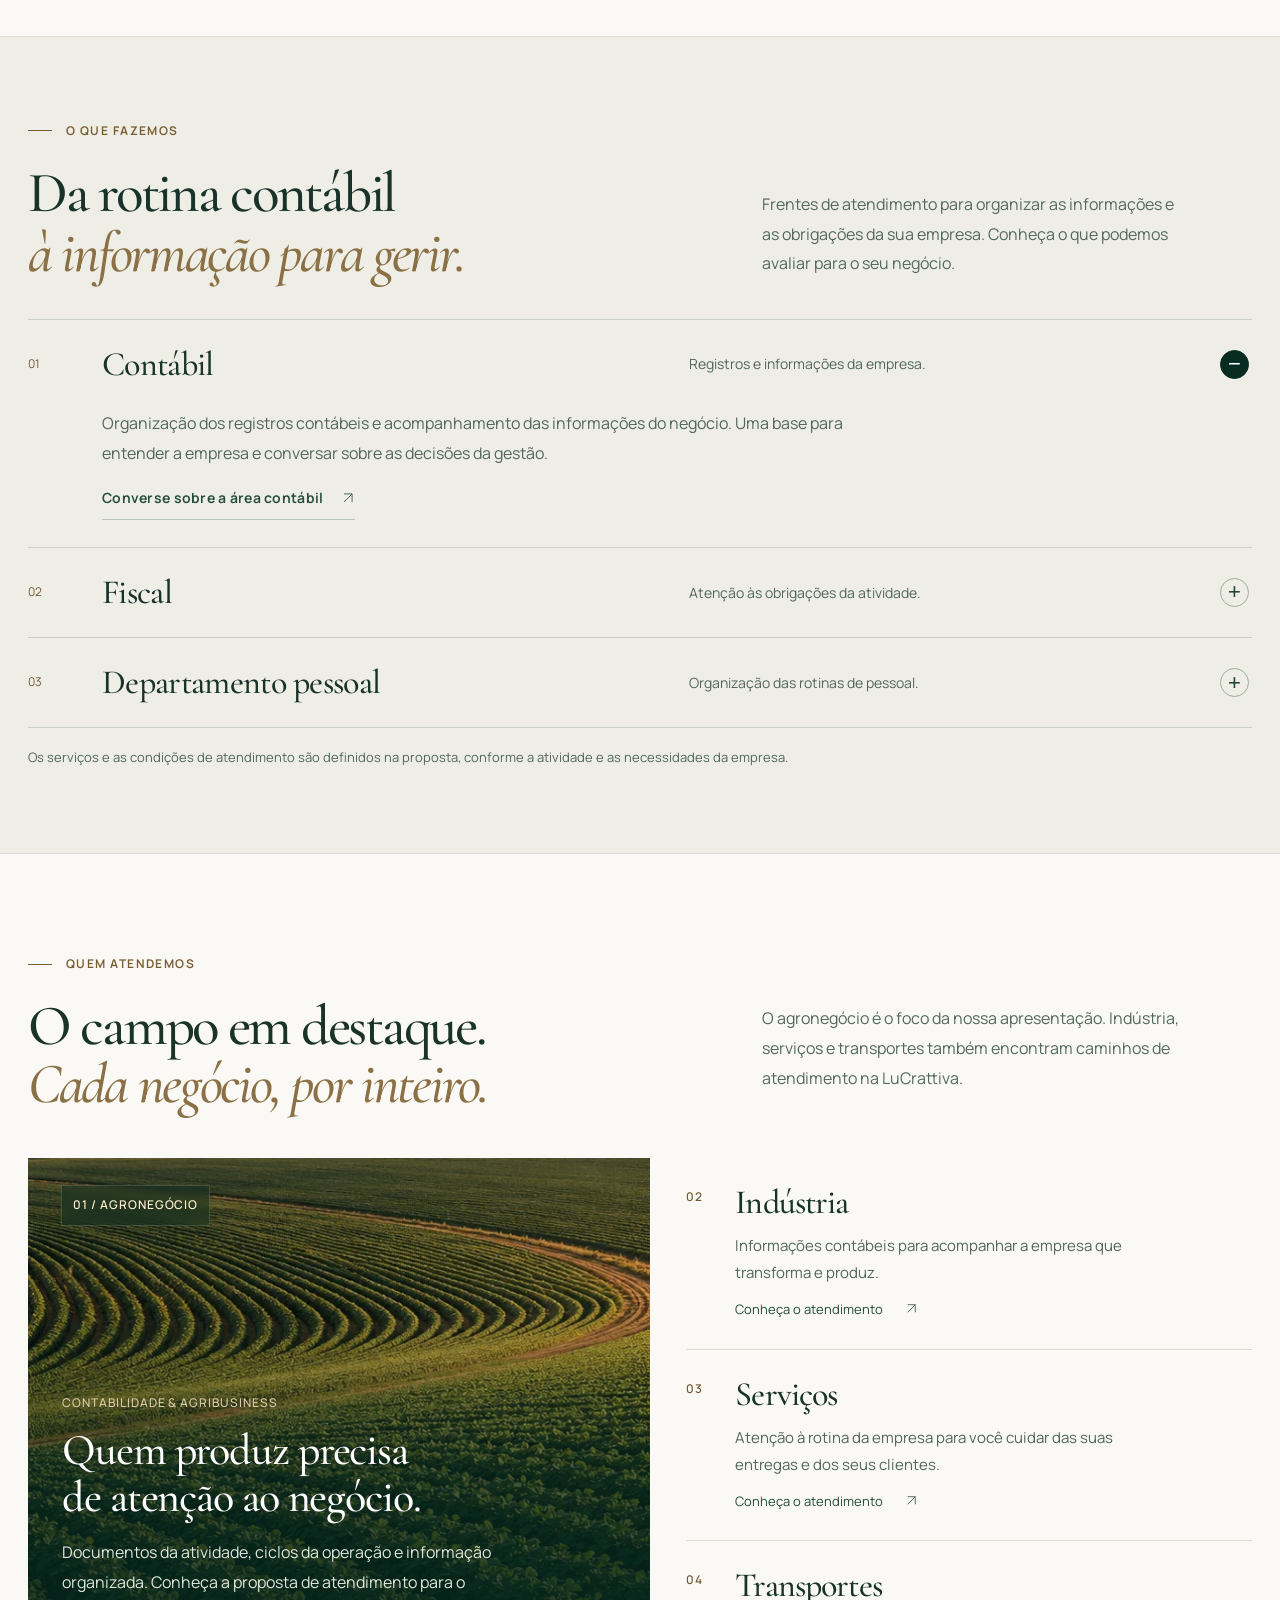
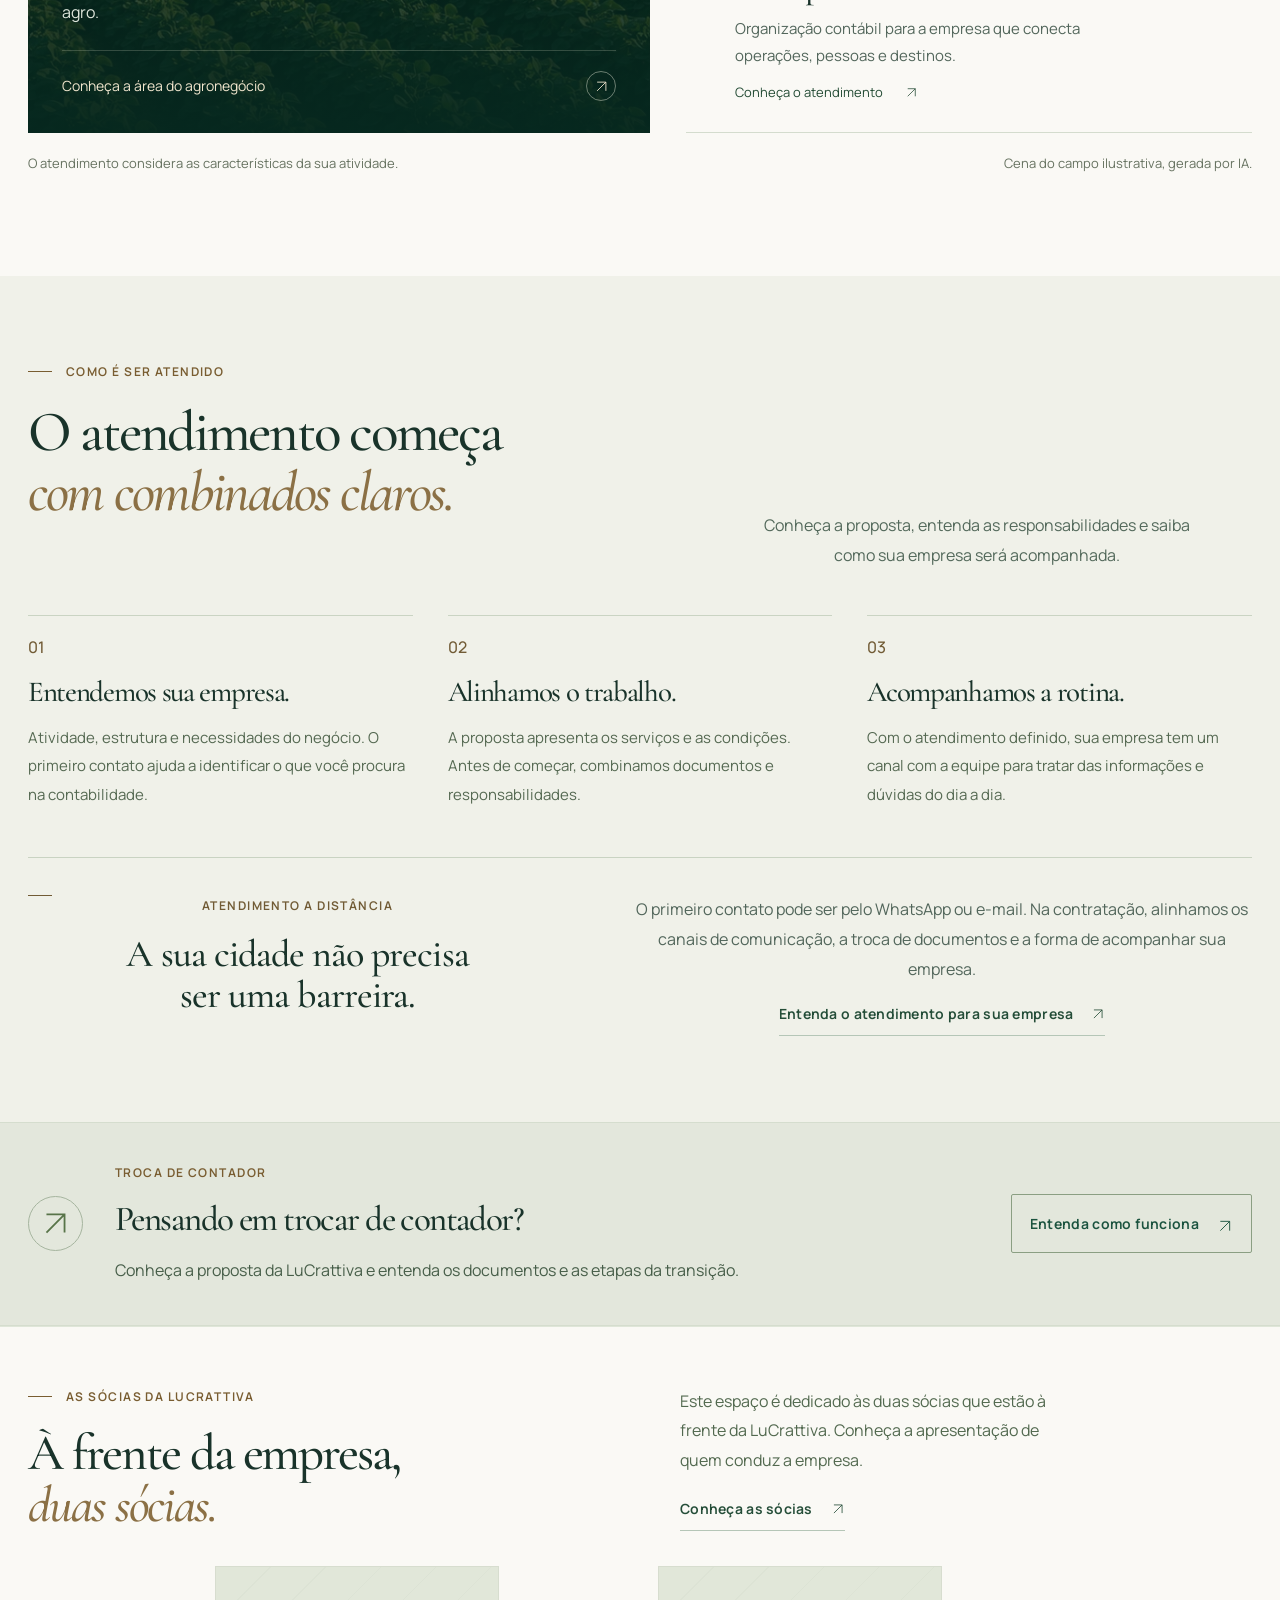
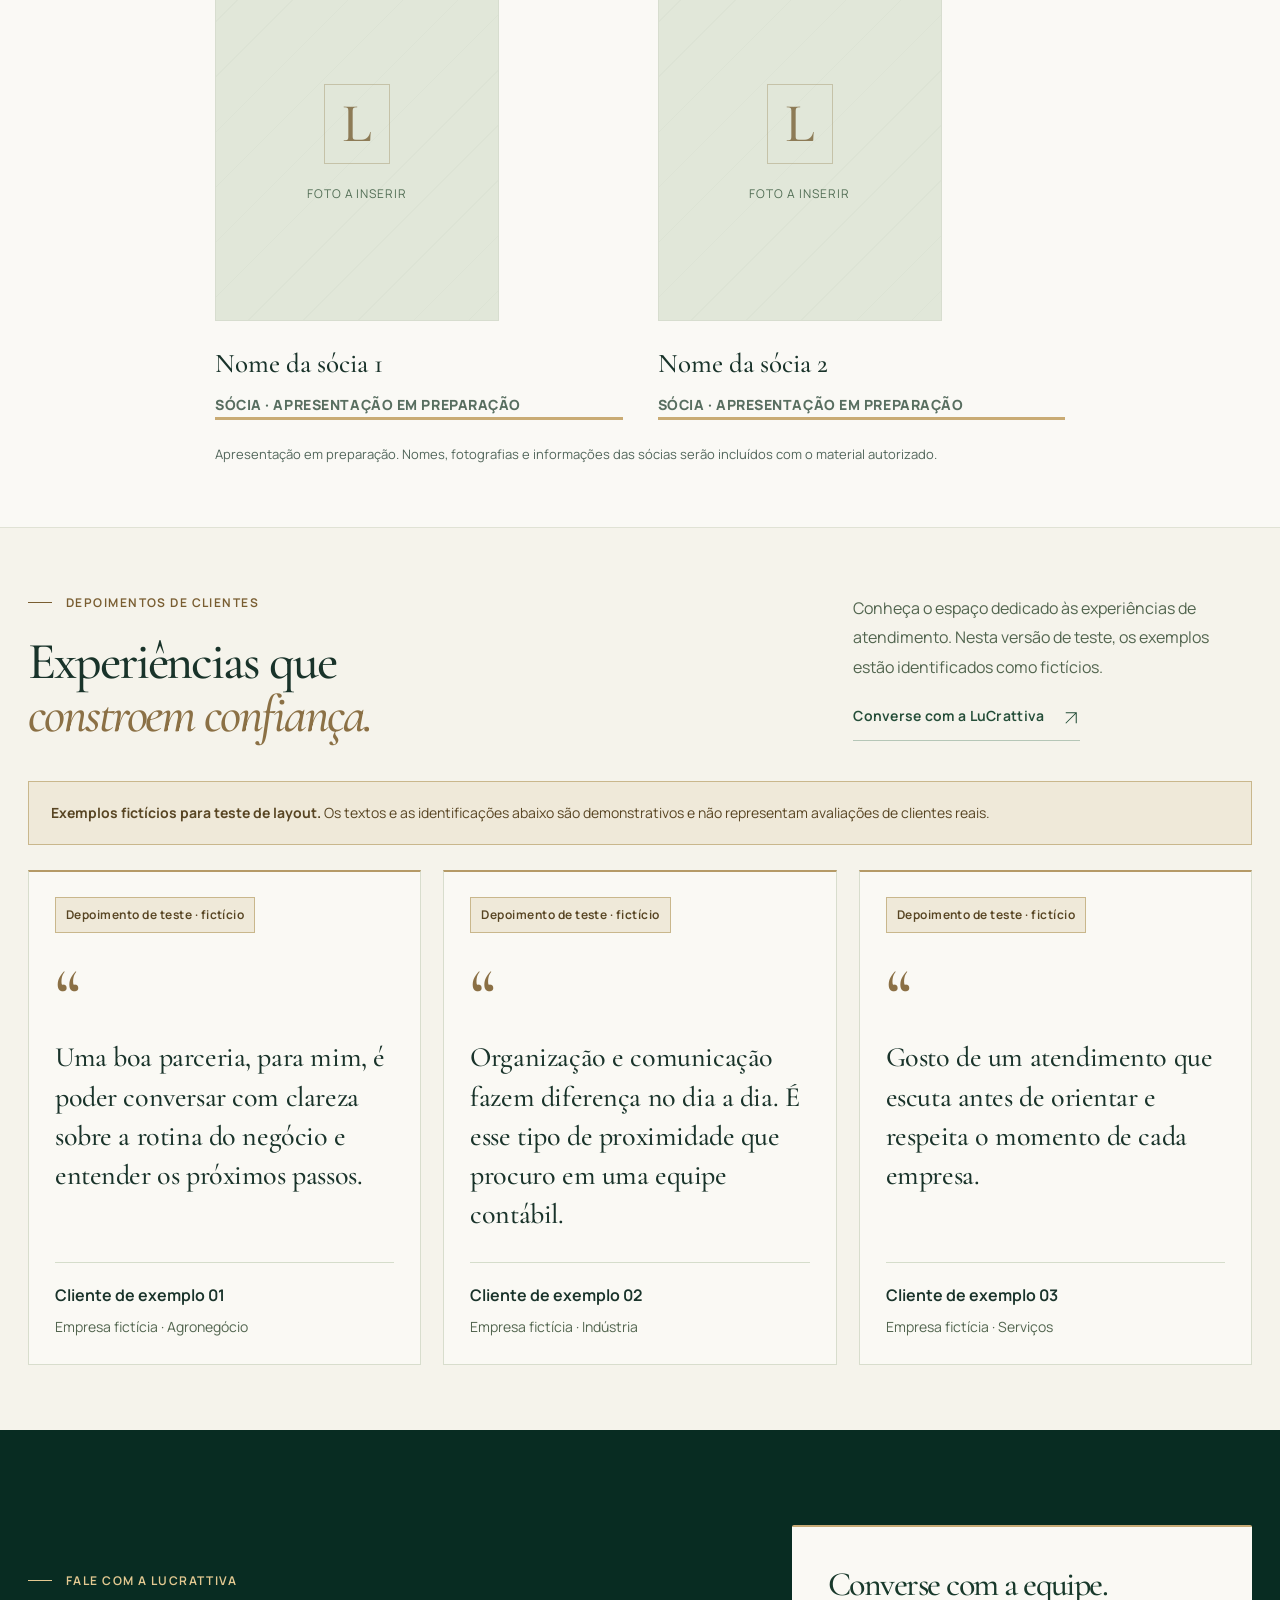
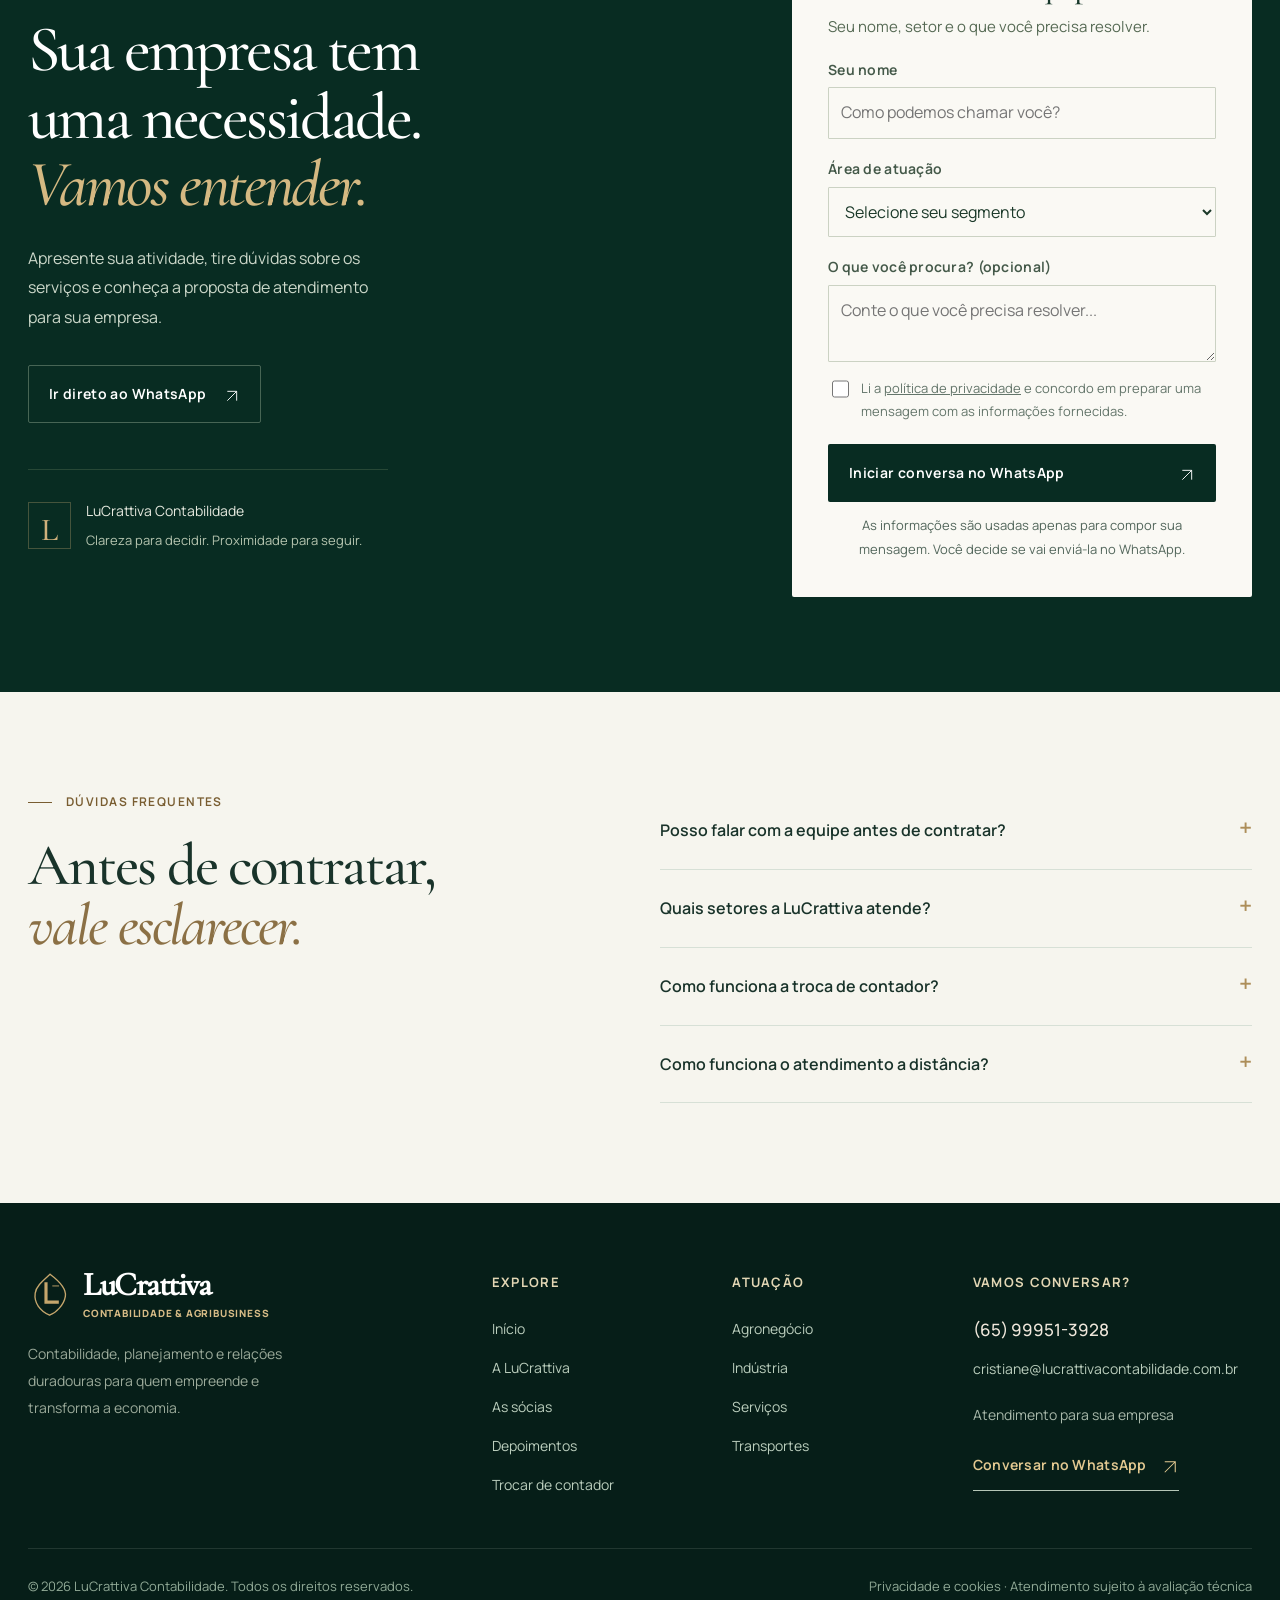
==== commit defbc262: "[skip ci] Refinar site institucional e apresentar somente as socias" ====
--- a/index.html
+++ b/index.html
@@ -1,40 +1,27 @@
-<!doctype html><html lang="pt-BR"><head><meta charset="utf-8"><meta name="viewport" content="width=device-width, initial-scale=1"><meta name="color-scheme" content="light"><meta name="theme-color" content="#082c22"><title>LuCrattiva Contabilidade | Clareza para decidir. Parceria para ir além.</title><meta name="description" content="Contabilidade e assessoria para agronegócio, indústria, serviços e transportes. Conheça a LuCrattiva em Nova Mutum - MT e fale com a equipe pelo WhatsApp."><meta name="robots" content="noindex,nofollow"><link rel="canonical" href="https://www.lucrattivacontabilidade.com.br/"><meta property="og:type" content="website"><meta name="twitter:card" content="summary_large_image"><meta property="og:image:width" content="1200"><meta property="og:image:height" content="630"><meta property="og:image:alt" content="LuCrattiva: visão para decidir, parceria para ir mais longe."><meta property="og:locale" content="pt_BR"><meta property="og:site_name" content="LuCrattiva Contabilidade"><meta property="og:title" content="LuCrattiva Contabilidade | Clareza para decidir. Parceria para ir além."><meta property="og:description" content="Contabilidade e assessoria para agronegócio, indústria, serviços e transportes. Conheça a LuCrattiva em Nova Mutum - MT e fale com a equipe pelo WhatsApp."><meta property="og:image" content="https://www.lucrattivacontabilidade.com.br/assets/images/og-cover.jpg"><link rel="icon" type="image/svg+xml" href="/assets/images/logo-mark.svg"><link rel="preload" as="image" href="/assets/images/paisagem-editorial.webp" fetchpriority="high"><link rel="preload" href="/assets/fonts/manrope-latin-wght-normal.woff2" as="font" type="font/woff2" crossorigin><link rel="stylesheet" href="/assets/css/styles.css"><link rel="stylesheet" href="/assets/css/experience.css"><link rel="preload" href="/assets/fonts/cormorant-garamond-latin-500-normal.woff2" as="font" type="font/woff2" crossorigin><link rel="stylesheet" href="/assets/css/home.css"><link rel="stylesheet" href="/assets/css/testimonials.css"><link rel="stylesheet" href="/assets/css/readability.css"></head><body class="home-page"><a class="skip" href="#conteudo">Pular para o conteúdo</a><div class="topline"><div class="container topline-content"><span>NOVA MUTUM <span class="dot"></span> MATO GROSSO</span><span class="topline-highlight">CONTABILIDADE PARA QUEM MOVIMENTA A ECONOMIA</span></div></div><header class="header"><div class="container header-inner"><a href="/" class="wordmark" aria-label="LuCrattiva — página inicial"><img src="/assets/images/logo-mark.svg" class="wordmark-logo" alt=""><span><span class="wordmark-title">LuCrattiva</span><span class="wordmark-sub">CONTABILIDADE &amp; AGRIBUSINESS</span></span></a><button type="button" class="hamburger" data-menu-toggle aria-label="Abrir navegação" aria-controls="nav-principal" aria-expanded="false"><span></span><span></span><span></span></button><nav class="nav" id="nav-principal" data-main-nav aria-label="Navegação principal"><a href="/" aria-current="page">Início</a><div class="dropdown"><button class="nav-drop-trigger" type="button" aria-expanded="false">Áreas de atuação <span aria-hidden="true">⌄</span></button><div class="dropdown-menu"><a href="/agronegocio/">Agronegócio</a><a href="/industria/">Indústria</a><a href="/servicos/">Serviços</a><a href="/transportes/">Transportes</a><a href="/trocar-de-contador/">Trocar de contador</a></div></div><a href="/sobre/">Nossa essência</a><a href="/equipe/">Nossa equipe</a><a href="#depoimentos">Depoimentos</a><a href="/contato/">Contato</a></nav><a class="btn btn-forest header-cta" data-whatsapp="geral" data-cta="header" href="#">Vamos conversar <span aria-hidden="true"><svg class="arrow-svg" viewBox="0 0 24 24" fill="none" stroke="currentColor" stroke-width="1.4" aria-hidden="true" focusable="false"><path d="M5 19 19 5M5 5h14v14"/></svg></span></a></div></header><main id="conteudo">
-<section class="hero" aria-labelledby="hero-title">
+<!doctype html><html lang="pt-BR"><head><meta charset="utf-8"><meta name="viewport" content="width=device-width, initial-scale=1"><meta name="color-scheme" content="light"><meta name="theme-color" content="#082c22"><title>LuCrattiva Contabilidade | Agronegócio e empresas</title><meta name="description" content="Contabilidade e assessoria para agronegócio, indústria, serviços e transportes. Conheça a LuCrattiva e fale com a equipe pelo WhatsApp."><meta name="robots" content="noindex,nofollow"><link rel="canonical" href="https://www.lucrattivacontabilidade.com.br/"><meta property="og:type" content="website"><meta name="twitter:card" content="summary_large_image"><meta property="og:image:width" content="1200"><meta property="og:image:height" content="630"><meta property="og:image:alt" content="LuCrattiva: visão para decidir, parceria para ir mais longe."><meta property="og:locale" content="pt_BR"><meta property="og:site_name" content="LuCrattiva Contabilidade"><meta property="og:title" content="LuCrattiva Contabilidade | Agronegócio e empresas"><meta property="og:description" content="Contabilidade e assessoria para agronegócio, indústria, serviços e transportes. Conheça a LuCrattiva e fale com a equipe pelo WhatsApp."><meta property="og:image" content="https://www.lucrattivacontabilidade.com.br/assets/images/og-cover.jpg"><link rel="icon" type="image/svg+xml" href="/assets/images/logo-mark.svg"><link rel="preload" as="image" href="/assets/images/paisagem-editorial.webp" fetchpriority="high"><link rel="preload" href="/assets/fonts/manrope-latin-wght-normal.woff2" as="font" type="font/woff2" crossorigin><link rel="stylesheet" href="/assets/css/styles.css"><link rel="stylesheet" href="/assets/css/experience.css"><link rel="preload" href="/assets/fonts/cormorant-garamond-latin-500-normal.woff2" as="font" type="font/woff2" crossorigin><link rel="stylesheet" href="/assets/css/home.css"><link rel="stylesheet" href="/assets/css/testimonials.css"><link rel="stylesheet" href="/assets/css/readability.css"><link rel="stylesheet" href="/assets/css/refinements.css"></head><body class="home-page"><a class="skip" href="#conteudo">Pular para o conteúdo</a><div class="topline"><div class="container topline-content"><span>CONTABILIDADE <span class="dot"></span> PARA O SEU NEGÓCIO</span><span class="topline-highlight">CONTABILIDADE PARA QUEM MOVIMENTA A ECONOMIA</span></div></div><header class="header"><div class="container header-inner"><a href="/" class="wordmark" aria-label="LuCrattiva — página inicial"><img src="/assets/images/logo-mark.svg" class="wordmark-logo" alt=""><span><span class="wordmark-title">LuCrattiva</span><span class="wordmark-sub">CONTABILIDADE &amp; AGRIBUSINESS</span></span></a><button type="button" class="hamburger" data-menu-toggle aria-label="Abrir navegação" aria-controls="nav-principal" aria-expanded="false"><span></span><span></span><span></span></button><nav class="nav" id="nav-principal" data-main-nav aria-label="Navegação principal"><a href="/" aria-current="page">Início</a><div class="dropdown"><button class="nav-drop-trigger" type="button" aria-expanded="false">Áreas de atuação <span aria-hidden="true">⌄</span></button><div class="dropdown-menu"><a href="/agronegocio/">Agronegócio</a><a href="/industria/">Indústria</a><a href="/servicos/">Serviços</a><a href="/transportes/">Transportes</a><a href="/trocar-de-contador/">Trocar de contador</a></div></div><a href="/sobre/">A LuCrattiva</a><a href="/equipe/">Sócias</a><a href="/#solucoes">Nossos serviços</a><a href="#depoimentos">Depoimentos</a><a href="/contato/">Contato</a></nav><a class="btn btn-forest header-cta" data-whatsapp="geral" data-cta="header" href="#">Vamos conversar <span aria-hidden="true"><svg class="arrow-svg" viewBox="0 0 24 24" fill="none" stroke="currentColor" stroke-width="1.4" aria-hidden="true" focusable="false"><path d="M5 19 19 5M5 5h14v14"/></svg></span></a></div></header><main id="conteudo"><section class="hero" aria-labelledby="hero-title">
   <div class="hero-art" aria-hidden="true"></div>
-  <div class="hero-coordinate" aria-hidden="true">LUCRATTIVA / VISÃO DE FUTURO</div>
+  <div class="hero-coordinate" aria-hidden="true">LUCRATTIVA / CONTABILIDADE &amp; AGRIBUSINESS</div>
   <div class="container hero-grid">
     <div class="hero-content">
-      <div class="eyebrow light">CONTABILIDADE COM PROPÓSITO E PROXIMIDADE</div>
-      <h1 id="hero-title">Visão para decidir.<br>Parceria para<br><em>ir mais longe.</em></h1>
-      <p>Você cuida do que faz seu negócio acontecer.<br class="desktop-break"> Nós caminhamos ao seu lado, trazendo clareza<br class="desktop-break"> para as decisões de cada dia.</p>
+      <div class="eyebrow light">AGRONEGÓCIO E EMPRESAS</div>
+      <h1 id="hero-title">Contabilidade<br>para quem produz<br><em>e empreende.</em></h1>
+      <p>Assessoria contábil para o agronegócio, indústria, serviços e transportes. Informação organizada e orientação para a rotina da sua empresa.</p>
       <div class="hero-buttons">
-        <a href="#" class="btn btn-gold" data-whatsapp="geral" data-cta="home-hero">Vamos falar do seu negócio <span aria-hidden="true"><svg class="arrow-svg" viewBox="0 0 24 24" fill="none" stroke="currentColor" stroke-width="1.4" aria-hidden="true" focusable="false"><path d="M5 19 19 5M5 5h14v14"/></svg></span></a>
-        <a class="hero-secondary" href="#areas">Conheça nossa atuação <span aria-hidden="true">↓</span></a>
+        <a href="#" class="btn btn-gold" data-whatsapp="geral" data-cta="home-hero">Fale com a LuCrattiva <span aria-hidden="true"><svg class="arrow-svg" viewBox="0 0 24 24" fill="none" stroke="currentColor" stroke-width="1.4" aria-hidden="true" focusable="false"><path d="M5 19 19 5M5 5h14v14"/></svg></span></a>
+        <a class="hero-secondary" href="#solucoes">Conheça nossos serviços <span aria-hidden="true">↓</span></a>
       </div>
-      <div class="hero-below"><span class="location-mark" aria-hidden="true">⌖</span><span>DE NOVA MUTUM, MATO GROSSO.<br><strong>PERTO DE QUEM EMPREENDE.</strong></span></div>
+      <div class="hero-below"><span class="location-mark" aria-hidden="true">✓</span><span>CONTÁBIL · FISCAL · PESSOAL<br><strong>PERTO DE QUEM EMPREENDE.</strong></span></div>
     </div>
-    <aside class="hero-note"><span class="note-line" aria-hidden="true"></span><small>O FUTURO SE CULTIVA NO PRESENTE.</small><strong>Raízes firmes.<br>Novos caminhos.</strong><span class="art-caption">Paisagem ilustrativa gerada por IA.</span></aside>
+    <aside class="hero-note"><span class="note-line" aria-hidden="true"></span><small>ATENDIMENTO A DISTÂNCIA</small><strong>Sua empresa perto.<br>Onde ela estiver.</strong><span class="art-caption">Paisagem ilustrativa gerada por IA.</span></aside>
   </div>
   <a class="hero-scroll" href="#areas" aria-label="Explorar áreas de atuação"><span aria-hidden="true">↓</span> EXPLORE A LUCRATTIVA</a>
-</section>
-<div class="ribbon"><div class="container ribbon-row"><span class="ribbon-label">AO LADO DE QUEM<br><strong>MOVE A ECONOMIA</strong></span><a href="/agronegocio/"><span aria-hidden="true">01</span> Agronegócio <i aria-hidden="true"><svg class="arrow-svg" viewBox="0 0 24 24" fill="none" stroke="currentColor" stroke-width="1.4" aria-hidden="true" focusable="false"><path d="M5 19 19 5M5 5h14v14"/></svg></i></a><a href="/industria/"><span aria-hidden="true">02</span> Indústria <i aria-hidden="true"><svg class="arrow-svg" viewBox="0 0 24 24" fill="none" stroke="currentColor" stroke-width="1.4" aria-hidden="true" focusable="false"><path d="M5 19 19 5M5 5h14v14"/></svg></i></a><a href="/servicos/"><span aria-hidden="true">03</span> Serviços <i aria-hidden="true"><svg class="arrow-svg" viewBox="0 0 24 24" fill="none" stroke="currentColor" stroke-width="1.4" aria-hidden="true" focusable="false"><path d="M5 19 19 5M5 5h14v14"/></svg></i></a><a href="/transportes/"><span aria-hidden="true">04</span> Transportes <i aria-hidden="true"><svg class="arrow-svg" viewBox="0 0 24 24" fill="none" stroke="currentColor" stroke-width="1.4" aria-hidden="true" focusable="false"><path d="M5 19 19 5M5 5h14v14"/></svg></i></a></div></div>
-<section class="section areas-section" id="areas" aria-labelledby="areas-title"><div class="container">
-  <div class="section-lead"><div><div class="eyebrow">UM OLHAR PARA CADA NEGÓCIO</div><h2 class="display-heading" id="areas-title">A sua realidade é<br>o nosso <em>ponto de partida.</em></h2></div><div><p class="section-sub">Do campo à estrada, da produção à prestação de serviços. Uma boa parceria começa por entender o que move você.</p><a class="text-arrow" href="/contato/">Encontre o seu caminho <span aria-hidden="true"><svg class="arrow-svg" viewBox="0 0 24 24" fill="none" stroke="currentColor" stroke-width="1.4" aria-hidden="true" focusable="false"><path d="M5 19 19 5M5 5h14v14"/></svg></span></a></div></div>
-  <div class="sector-grid">
-    <a class="sector-card" href="/agronegocio/" data-sector="agro" data-cta="home-sector"><span class="sector-index">01 / AGRONEGÓCIO</span><div class="sector-card-inner"><span class="sector-kicker">DA TERRA, NOVAS POSSIBILIDADES</span><h3>Agronegócio</h3><p>Um olhar atento ao ritmo e às necessidades de quem produz.</p><span class="sector-more">Conheça a atuação <span class="card-arrow" aria-hidden="true"><svg class="arrow-svg" viewBox="0 0 24 24" fill="none" stroke="currentColor" stroke-width="1.4" aria-hidden="true" focusable="false"><path d="M5 19 19 5M5 5h14v14"/></svg></span></span></div></a>
-    <a class="sector-card" href="/industria/" data-sector="industria" data-cta="home-sector"><span class="sector-index">02 / INDÚSTRIA</span><div class="sector-card-inner"><span class="sector-kicker">VISÃO QUE ACOMPANHA A PRODUÇÃO</span><h3>Indústria</h3><p>Clareza para a rotina de quem transforma e faz acontecer.</p><span class="sector-more">Conheça a atuação <span class="card-arrow" aria-hidden="true"><svg class="arrow-svg" viewBox="0 0 24 24" fill="none" stroke="currentColor" stroke-width="1.4" aria-hidden="true" focusable="false"><path d="M5 19 19 5M5 5h14v14"/></svg></span></span></div></a>
-    <a class="sector-card" href="/servicos/" data-sector="servicos" data-cta="home-sector"><span class="sector-index">03 / SERVIÇOS</span><div class="sector-card-inner"><span class="sector-kicker">PARCERIA PARA ENTREGAR VALOR</span><h3>Serviços</h3><p>Proximidade com quem faz do conhecimento o seu negócio.</p><span class="sector-more">Conheça a atuação <span class="card-arrow" aria-hidden="true"><svg class="arrow-svg" viewBox="0 0 24 24" fill="none" stroke="currentColor" stroke-width="1.4" aria-hidden="true" focusable="false"><path d="M5 19 19 5M5 5h14v14"/></svg></span></span></div></a>
-    <a class="sector-card" href="/transportes/" data-sector="transportes" data-cta="home-sector"><span class="sector-index">04 / TRANSPORTES</span><div class="sector-card-inner"><span class="sector-kicker">SEMPRE EM MOVIMENTO</span><h3>Transportes</h3><p>Uma conversa alinhada à realidade de quem conecta caminhos.</p><span class="sector-more">Conheça a atuação <span class="card-arrow" aria-hidden="true"><svg class="arrow-svg" viewBox="0 0 24 24" fill="none" stroke="currentColor" stroke-width="1.4" aria-hidden="true" focusable="false"><path d="M5 19 19 5M5 5h14v14"/></svg></span></span></div></a>
-  </div>
-  <div class="sector-footnote"><span>Cada atendimento começa pela avaliação das necessidades e do escopo.</span><span>Cenas ilustrativas geradas por IA.</span></div>
-</div></section>
-<section class="manifesto" aria-labelledby="essencia-title"><div class="container manifesto-grid">
-  <div class="manifesto-art"><div class="manifesto-frame" aria-hidden="true"></div><span class="manifesto-tag">NOSSA ORIGEM, NOSSO OLHAR.</span><div class="manifesto-quote">Pés no chão.<br><em>Olhos no amanhã.</em><span>LUCRATTIVA · NOVA MUTUM / MT</span></div><span class="manifesto-caption">Cenário ilustrativo.</span></div>
-  <div class="manifesto-copy"><div class="eyebrow">A ESSÊNCIA DA NOSSA PARCERIA</div><h2 id="essencia-title">Números importam.<br><em>As pessoas por trás<br>deles, ainda mais.</em></h2><p>Por trás de cada empresa existe uma história, uma escolha, um próximo passo. É por isso que acreditamos em uma contabilidade que começa pela escuta.</p><p>Queremos entender seu momento, conversar com clareza e construir uma relação próxima com a sua empresa.</p><div class="value-lines"><div class="value-line"><span>01</span><div><strong>Proximidade de verdade</strong><small>Uma conversa direta com a nossa equipe.</small></div><span class="value-symbol" aria-hidden="true"><svg class="arrow-svg" viewBox="0 0 24 24" fill="none" stroke="currentColor" stroke-width="1.4" aria-hidden="true" focusable="false"><path d="M5 19 19 5M5 5h14v14"/></svg></span></div><div class="value-line"><span>02</span><div><strong>Clareza em cada etapa</strong><small>Alinhamento de necessidades, escopo e próximos passos.</small></div><span class="value-symbol" aria-hidden="true"><svg class="arrow-svg" viewBox="0 0 24 24" fill="none" stroke="currentColor" stroke-width="1.4" aria-hidden="true" focusable="false"><path d="M5 19 19 5M5 5h14v14"/></svg></span></div><div class="value-line"><span>03</span><div><strong>Respeito à sua realidade</strong><small>Seu setor e seu momento no centro da conversa.</small></div><span class="value-symbol" aria-hidden="true"><svg class="arrow-svg" viewBox="0 0 24 24" fill="none" stroke="currentColor" stroke-width="1.4" aria-hidden="true" focusable="false"><path d="M5 19 19 5M5 5h14v14"/></svg></span></div></div><a class="text-arrow" href="/sobre/">Conheça a LuCrattiva <span aria-hidden="true"><svg class="arrow-svg" viewBox="0 0 24 24" fill="none" stroke="currentColor" stroke-width="1.4" aria-hidden="true" focusable="false"><path d="M5 19 19 5M5 5h14v14"/></svg></span></a></div>
-</div></section>
-<section class="switch-section"><div class="container switch-inner"><div class="switch-icon" aria-hidden="true"><svg class="arrow-svg" viewBox="0 0 24 24" fill="none" stroke="currentColor" stroke-width="1.4" aria-hidden="true" focusable="false"><path d="M5 19 19 5M5 5h14v14"/></svg></div><div><div class="eyebrow">UM NOVO CAPÍTULO PARA SUA EMPRESA</div><h2>Pensando em trocar de contador?</h2><p>Comece com uma conversa. Entenda os próximos passos antes de decidir.</p></div><a class="btn btn-outline" href="/trocar-de-contador/">Entenda como funciona <span aria-hidden="true"><svg class="arrow-svg" viewBox="0 0 24 24" fill="none" stroke="currentColor" stroke-width="1.4" aria-hidden="true" focusable="false"><path d="M5 19 19 5M5 5h14v14"/></svg></span></a></div></section>
-<section class="section process" aria-labelledby="process-title"><div class="container"><div class="eyebrow">DO PRIMEIRO OLÁ À PARCERIA</div><h2 class="display-heading" id="process-title">Um começo simples.<br><em>Uma relação para construir.</em></h2><div class="process-grid"><article class="process-card"><div class="process-top"><span class="process-no">01</span><span aria-hidden="true"><svg class="arrow-svg" viewBox="0 0 24 24" fill="none" stroke="currentColor" stroke-width="1.4" aria-hidden="true" focusable="false"><path d="M5 19 19 5M5 5h14v14"/></svg></span></div><h3>Conte o seu momento.</h3><p>Qual é o seu setor? O que precisa de atenção? Nosso primeiro passo é ouvir você.</p></article><article class="process-card"><div class="process-top"><span class="process-no">02</span><span aria-hidden="true"><svg class="arrow-svg" viewBox="0 0 24 24" fill="none" stroke="currentColor" stroke-width="1.4" aria-hidden="true" focusable="false"><path d="M5 19 19 5M5 5h14v14"/></svg></span></div><h3>Encontre um caminho.</h3><p>Alinhamos as necessidades e avaliamos o escopo para apresentar uma proposta.</p></article><article class="process-card"><div class="process-top"><span class="process-no">03</span><span aria-hidden="true"><svg class="arrow-svg" viewBox="0 0 24 24" fill="none" stroke="currentColor" stroke-width="1.4" aria-hidden="true" focusable="false"><path d="M5 19 19 5M5 5h14v14"/></svg></span></div><h3>Siga bem acompanhado.</h3><p>Com o atendimento definido, combinamos as rotinas e os próximos passos da parceria.</p></article></div></div></section>
-<section class="section team-section" id="pessoas" aria-labelledby="team-title"><div class="container"><div class="team-intro"><div><div class="eyebrow">PESSOAS, ANTES DOS NÚMEROS</div><h2 class="display-heading" id="team-title">Uma boa parceria<br>tem <em>gente por perto.</em></h2></div><div><p>Conheça quem está por trás da LuCrattiva. Espaço reservado aos sócios e profissionais da nossa equipe.</p><a class="text-arrow" href="/equipe/">Conheça nossa equipe <span aria-hidden="true"><svg class="arrow-svg" viewBox="0 0 24 24" fill="none" stroke="currentColor" stroke-width="1.4" aria-hidden="true" focusable="false"><path d="M5 19 19 5M5 5h14v14"/></svg></span></a></div></div><div class="team-grid" data-team-grid><noscript><p>Conheça nossa equipe entrando em contato com a LuCrattiva.</p></noscript></div><div class="team-help">Apresentação em preparação. Nomes, fotografias e biografias serão incluídos após autorização da equipe.</div></div></section>
-<section class="section testimonials-section" id="depoimentos" aria-labelledby="testimonials-title" data-testimonials><div class="container"><div class="testimonials-intro"><div><div class="eyebrow">DEPOIMENTOS DE CLIENTES</div><h2 class="display-heading" id="testimonials-title">Confiança construída.<br><em>Histórias para compartilhar.</em></h2></div><div><p>Uma relação de confiança também se conhece pela experiência de quem está do outro lado.</p><a class="text-arrow" href="#atendimento">Converse com a LuCrattiva <span aria-hidden="true"><svg class="arrow-svg" viewBox="0 0 24 24" fill="none" stroke="currentColor" stroke-width="1.4" aria-hidden="true" focusable="false"><path d="M5 19 19 5M5 5h14v14"/></svg></span></a></div></div><p class="testimonials-example-notice" data-testimonials-example-notice hidden><strong>Exemplos fictícios para teste de layout.</strong> Os textos e as identificações abaixo são demonstrativos e não representam avaliações de clientes reais.</p><div class="testimonials-grid" data-testimonials-grid hidden></div><div class="testimonials-empty" data-testimonials-empty><div><span class="testimonials-empty-label">CADA PARCERIA TEM UMA HISTÓRIA</span><h3>Experiências que merecem ser compartilhadas.</h3><p>Este espaço está reservado a relatos de clientes, publicados com sua autorização. Em breve, você poderá conhecer essas experiências por aqui.</p></div><a class="text-arrow" href="/sobre/">Conheça nossa forma de trabalhar <span aria-hidden="true"><svg class="arrow-svg" viewBox="0 0 24 24" fill="none" stroke="currentColor" stroke-width="1.4" aria-hidden="true" focusable="false"><path d="M5 19 19 5M5 5h14v14"/></svg></span></a></div></div></section>
-<section class="contact-wrap" id="atendimento"><div class="container contact-grid"><div><div class="eyebrow light">PRÓXIMO PASSO</div><h2>O próximo passo?<br><em>Uma boa conversa.</em></h2><p>Conte um pouco sobre seu negócio. Preparamos uma mensagem para você continuar a conversa diretamente com a nossa equipe no WhatsApp.</p><div style="margin-top:32px"><a href="#" class="btn btn-outline-light" data-whatsapp="geral" data-cta="contact-left">Ir direto ao WhatsApp <span aria-hidden="true"><svg class="arrow-svg" viewBox="0 0 24 24" fill="none" stroke="currentColor" stroke-width="1.4" aria-hidden="true" focusable="false"><path d="M5 19 19 5M5 5h14v14"/></svg></span></a></div><div class="contact-signature"><span aria-hidden="true">L</span><p>LuCrattiva Contabilidade<small>Clareza para decidir. Proximidade para seguir.</small></p></div></div><form class="contact-card" data-lead-form><h3>Vamos entender sua empresa?</h3><p>Um primeiro contato, no seu tempo.</p><label for="lead-name">Seu nome</label><input id="lead-name" name="name" placeholder="Como podemos chamar você?" maxlength="80" required autocomplete="name"><label for="lead-segment">Área de atuação</label><select id="lead-segment" name="segment" required><option value="" disabled selected>Selecione seu segmento</option><option value="agro">Agronegócio</option><option value="industria">Indústria</option><option value="servicos">Serviços</option><option value="transportes">Transportes</option><option value="troca">Quero trocar de contador</option><option value="geral">Outros assuntos</option></select><label for="lead-issue">O que você procura? (opcional)</label><textarea id="lead-issue" name="issue" maxlength="400" placeholder="Conte o que você precisa resolver..."></textarea><div class="form-checkbox"><input type="checkbox" id="lead-privacy" required><label for="lead-privacy">Li a <a href="/privacidade/" target="_blank" rel="noopener">política de privacidade</a> e concordo em preparar uma mensagem com as informações fornecidas.</label></div><button type="submit" class="btn btn-forest form-submit">Iniciar conversa no WhatsApp <span aria-hidden="true"><svg class="arrow-svg" viewBox="0 0 24 24" fill="none" stroke="currentColor" stroke-width="1.4" aria-hidden="true" focusable="false"><path d="M5 19 19 5M5 5h14v14"/></svg></span></button><div class="form-disclaimer">As informações são usadas apenas para compor sua mensagem. Você decide se vai enviá-la no WhatsApp.</div></form></div></section>
-<section class="section section-cream home-faq"><div class="container faq-grid"><div><div class="eyebrow">DÚVIDAS FREQUENTES</div><h2>Antes de começar,<br><em>vamos esclarecer.</em></h2></div><div><details class="faq-item"><summary>Posso falar com a equipe antes de contratar?</summary><p>Sim. Escolha seu segmento e conte sua necessidade. A equipe poderá esclarecer as modalidades de atendimento disponíveis.</p></details><details class="faq-item"><summary>A LuCrattiva atende empresas de diferentes setores?</summary><p>O site apresenta agronegócio, indústria, serviços e transportes como áreas de interesse comercial. Os serviços específicos de cada atividade devem ser validados com o escritório.</p></details><details class="faq-item"><summary>Já tenho contador. Posso solicitar uma análise para mudar?</summary><p>Sim. Você pode iniciar uma conversa sobre a transição. Os procedimentos, documentos e prazos serão definidos após a avaliação do seu caso.</p></details><details class="faq-item"><summary>Posso ser atendido mesmo estando fora de Nova Mutum?</summary><p>Converse com a equipe para verificar a disponibilidade e a modalidade de atendimento para sua região.</p></details></div></div></section></main><footer class="footer"><div class="container"><div class="footer-grid"><div class="footer-brand"><a href="/" class="wordmark"><img class="wordmark-logo" src="/assets/images/logo-mark.svg" alt=""><span><span class="wordmark-title">LuCrattiva</span><span class="wordmark-sub">CONTABILIDADE &amp; AGRIBUSINESS</span></span></a><p>Contabilidade, planejamento e relações duradouras para quem empreende e transforma a economia.</p></div><div><h4>Explore</h4><div class="footer-links"><a href="/">Início</a><a href="/sobre/">Nossa essência</a><a href="/equipe/">Nossa equipe</a><a href="#depoimentos">Depoimentos</a><a href="/trocar-de-contador/">Trocar de contador</a></div></div><div><h4>Atuação</h4><div class="footer-links"><a href="/agronegocio/">Agronegócio</a><a href="/industria/">Indústria</a><a href="/servicos/">Serviços</a><a href="/transportes/">Transportes</a></div></div><div class="footer-contact"><h4>Vamos conversar?</h4><strong data-public-phone>(65) 99951-3928</strong><a data-email href="mailto:cristiane@lucrattivacontabilidade.com.br">cristiane@lucrattivacontabilidade.com.br</a><p style="margin-top:20px">Nova Mutum · Mato Grosso</p><a class="text-arrow" data-whatsapp="geral" data-cta="footer" href="#" style="color:#e3c991;margin-top:20px">Conversar no WhatsApp <span><svg class="arrow-svg" viewBox="0 0 24 24" fill="none" stroke="currentColor" stroke-width="1.4" aria-hidden="true" focusable="false"><path d="M5 19 19 5M5 5h14v14"/></svg></span></a></div></div><div class="footer-bottom"><span>© <span id="copyright-year">2026</span> LuCrattiva Contabilidade. Todos os direitos reservados.</span><span><a href="/privacidade/">Privacidade e cookies</a> · Atendimento sujeito à avaliação técnica</span></div></div></footer><a href="#" class="floating-wa" data-whatsapp="geral" data-cta="floating" aria-label="Conversar com a LuCrattiva pelo WhatsApp"><svg viewBox="0 0 32 32" fill="currentColor" aria-hidden="true"><path d="M16.02 3.2A12.76 12.76 0 0 0 5 22.46L3.3 28.7l6.38-1.67A12.8 12.8 0 1 0 16.02 3.2Zm0 23.18c-2.2 0-4.35-.58-6.21-1.7l-.45-.27-3.77.99 1.01-3.67-.3-.48a10.43 10.43 0 1 1 9.72 5.13Zm5.74-7.81c-.32-.16-1.89-.93-2.19-1.04-.29-.1-.5-.16-.71.16s-.82 1.04-1 1.25c-.18.2-.37.23-.69.08a8.76 8.76 0 0 1-2.57-1.59 9.54 9.54 0 0 1-1.78-2.22c-.18-.32-.02-.49.14-.65.14-.14.32-.37.47-.55.16-.18.21-.32.32-.53.1-.21.05-.4-.03-.56-.08-.16-.71-1.71-.97-2.34-.26-.62-.52-.53-.71-.54h-.61c-.21 0-.55.08-.84.4-.29.32-1.1 1.08-1.1 2.64s1.13 3.07 1.29 3.28a12 12 0 0 0 4.6 4.67c1.61.7 2.24.76 3.04.64.93-.14 1.89-.77 2.16-1.52.27-.74.27-1.37.19-1.5s-.29-.21-.61-.37Z"/></svg><span class="wa-dot" aria-hidden="true"></span></a><div class="consent-banner" data-consent-banner hidden role="dialog" aria-label="Preferências de privacidade" aria-modal="false"><strong>Sua privacidade, sua escolha.</strong><p>Guardamos suas preferências neste navegador. Estatísticas e publicidade são opcionais e só podem ser ativadas com sua autorização. <a href="/privacidade/">Saiba mais</a>.</p><div class="consent-preferences" data-consent-preferences hidden><label><input type="checkbox" name="analytics-consent"> Estatísticas</label><label><input type="checkbox" name="marketing-consent"> Publicidade/remarketing</label></div><div class="consent-buttons"><button type="button" data-consent-reject>Recusar opcionais</button><button type="button" data-consent-configure>Personalizar</button><button type="button" data-consent-save hidden>Salvar preferências</button><button class="primary" type="button" data-consent-all>Aceitar opcionais</button></div></div><button type="button" class="cookie-reopen" data-consent-reopen>Preferências de cookies</button><script>document.getElementById('copyright-year').textContent=new Date().getFullYear()</script><script src="/assets/js/config.js" defer></script><script src="/assets/js/site.js" defer></script><script src="/assets/js/testimonials.js" defer></script></body></html>+</section><div class="ribbon"><div class="container ribbon-row"><span class="ribbon-label">AO LADO DE QUEM<br><strong>MOVE A ECONOMIA</strong></span><a href="/agronegocio/"><span aria-hidden="true">01</span> Agronegócio <i aria-hidden="true"><svg class="arrow-svg" viewBox="0 0 24 24" fill="none" stroke="currentColor" stroke-width="1.4" aria-hidden="true" focusable="false"><path d="M5 19 19 5M5 5h14v14"/></svg></i></a><a href="/industria/"><span aria-hidden="true">02</span> Indústria <i aria-hidden="true"><svg class="arrow-svg" viewBox="0 0 24 24" fill="none" stroke="currentColor" stroke-width="1.4" aria-hidden="true" focusable="false"><path d="M5 19 19 5M5 5h14v14"/></svg></i></a><a href="/servicos/"><span aria-hidden="true">03</span> Serviços <i aria-hidden="true"><svg class="arrow-svg" viewBox="0 0 24 24" fill="none" stroke="currentColor" stroke-width="1.4" aria-hidden="true" focusable="false"><path d="M5 19 19 5M5 5h14v14"/></svg></i></a><a href="/transportes/"><span aria-hidden="true">04</span> Transportes <i aria-hidden="true"><svg class="arrow-svg" viewBox="0 0 24 24" fill="none" stroke="currentColor" stroke-width="1.4" aria-hidden="true" focusable="false"><path d="M5 19 19 5M5 5h14v14"/></svg></i></a></div></div><section class="section company-overview" id="empresa" aria-labelledby="empresa-title"><div class="container company-overview-grid"><div class="company-introduction"><div class="eyebrow">A LUCRATTIVA</div><h2 class="display-heading" id="empresa-title">Conhecer a empresa.<br><em>Antes de escolher.</em></h2><p>A LuCrattiva é uma empresa de contabilidade voltada ao agronegócio e aos negócios da indústria, de serviços e de transportes.</p><p>Nosso trabalho começa por entender sua atividade e o que precisa de atenção. A partir disso, alinhamos os serviços, as informações necessárias e as responsabilidades de cada parte.</p><a class="text-arrow" href="/sobre/">Conheça a LuCrattiva <svg class="arrow-svg" viewBox="0 0 24 24" fill="none" stroke="currentColor" stroke-width="1.4" aria-hidden="true" focusable="false"><path d="M5 19 19 5M5 5h14v14"/></svg></a></div><aside class="company-identity" aria-label="Nossa forma de atender"><div class="identity-wordmark"><img src="/assets/images/logo-mark.svg" width="65" height="65" alt=""><span>LuCrattiva<small>CONTABILIDADE &amp; AGRIBUSINESS</small></span></div><p>Você entende o atendimento.<br>Você sabe com quem falar.</p><div class="identity-principles"><span>Atividade compreendida</span><span>Escopo combinado</span><span>Contato com a equipe</span></div><a href="/equipe/">Conheça as sócias <svg class="arrow-svg" viewBox="0 0 24 24" fill="none" stroke="currentColor" stroke-width="1.4" aria-hidden="true" focusable="false"><path d="M5 19 19 5M5 5h14v14"/></svg></a></aside></div></section><section class="section home-solutions" id="solucoes" aria-labelledby="solucoes-title"><div class="container"><div class="section-lead"><div><div class="eyebrow">O QUE FAZEMOS</div><h2 class="display-heading" id="solucoes-title">Da rotina contábil<br><em>à informação para gerir.</em></h2></div><p class="section-sub">Frentes de atendimento para organizar as informações e as obrigações da sua empresa. Conheça o que podemos avaliar para o seu negócio.</p></div><div class="solution-list">
+<details class="solution-row" open><summary><span class="solution-number">01</span><h3>Contábil</h3><span class="solution-summary">Registros e informações da empresa.</span><span class="solution-toggle" aria-hidden="true"></span></summary><div class="solution-body"><p>Organização dos registros contábeis e acompanhamento das informações do negócio. Uma base para entender a empresa e conversar sobre as decisões da gestão.</p><a class="text-arrow" href="#atendimento" data-service-topic="atendimento contábil">Converse sobre a área contábil <svg class="arrow-svg" viewBox="0 0 24 24" fill="none" stroke="currentColor" stroke-width="1.4" aria-hidden="true" focusable="false"><path d="M5 19 19 5M5 5h14v14"/></svg></a></div></details>
+<details class="solution-row"><summary><span class="solution-number">02</span><h3>Fiscal</h3><span class="solution-summary">Atenção às obrigações da atividade.</span><span class="solution-toggle" aria-hidden="true"></span></summary><div class="solution-body"><p>Acompanhamento das rotinas fiscais e das obrigações aplicáveis à empresa. Orientação para as dúvidas sobre documentos e informações da sua atividade.</p><a class="text-arrow" href="#atendimento" data-service-topic="rotinas fiscais">Converse sobre a área fiscal <svg class="arrow-svg" viewBox="0 0 24 24" fill="none" stroke="currentColor" stroke-width="1.4" aria-hidden="true" focusable="false"><path d="M5 19 19 5M5 5h14v14"/></svg></a></div></details>
+<details class="solution-row"><summary><span class="solution-number">03</span><h3>Departamento pessoal</h3><span class="solution-summary">Organização das rotinas de pessoal.</span><span class="solution-toggle" aria-hidden="true"></span></summary><div class="solution-body"><p>Atendimento às rotinas de pessoal previstas na contratação, com alinhamento dos documentos e das responsabilidades entre sua empresa e a equipe.</p><a class="text-arrow" href="#atendimento" data-service-topic="departamento pessoal">Converse sobre a área de pessoal <svg class="arrow-svg" viewBox="0 0 24 24" fill="none" stroke="currentColor" stroke-width="1.4" aria-hidden="true" focusable="false"><path d="M5 19 19 5M5 5h14v14"/></svg></a></div></details>
+</div><p class="solution-scope">Os serviços e as condições de atendimento são definidos na proposta, conforme a atividade e as necessidades da empresa.</p></div></section><section class="section areas-section sectors-refined" id="areas" aria-labelledby="areas-title"><div class="container"><div class="section-lead"><div><div class="eyebrow">QUEM ATENDEMOS</div><h2 class="display-heading" id="areas-title">O campo em destaque.<br><em>Cada negócio, por inteiro.</em></h2></div><p class="section-sub">O agronegócio é o foco da nossa apresentação. Indústria, serviços e transportes também encontram caminhos de atendimento na LuCrattiva.</p></div><div class="sector-grid">
+<a class="sector-card sector-featured" href="/agronegocio/" data-sector="agro" data-cta="home-sector"><span class="sector-index">01 / AGRONEGÓCIO</span><div class="sector-card-inner"><span class="sector-kicker">CONTABILIDADE &amp; AGRIBUSINESS</span><h3>Quem produz precisa<br>de atenção ao negócio.</h3><p>Documentos da atividade, ciclos da operação e informação organizada. Conheça a proposta de atendimento para o agro.</p><span class="sector-more">Conheça a área do agronegócio <span class="card-arrow" aria-hidden="true"><svg class="arrow-svg" viewBox="0 0 24 24" fill="none" stroke="currentColor" stroke-width="1.4" aria-hidden="true" focusable="false"><path d="M5 19 19 5M5 5h14v14"/></svg></span></span></div></a>
+<a class="sector-card sector-compact" href="/industria/" data-sector="industria" data-cta="home-sector"><span class="sector-index">02</span><div class="sector-card-inner"><h3>Indústria</h3><p>Informações contábeis para acompanhar a empresa que transforma e produz.</p><span class="sector-more">Conheça o atendimento <svg class="arrow-svg" viewBox="0 0 24 24" fill="none" stroke="currentColor" stroke-width="1.4" aria-hidden="true" focusable="false"><path d="M5 19 19 5M5 5h14v14"/></svg></span></div></a>
+<a class="sector-card sector-compact" href="/servicos/" data-sector="servicos" data-cta="home-sector"><span class="sector-index">03</span><div class="sector-card-inner"><h3>Serviços</h3><p>Atenção à rotina da empresa para você cuidar das suas entregas e dos seus clientes.</p><span class="sector-more">Conheça o atendimento <svg class="arrow-svg" viewBox="0 0 24 24" fill="none" stroke="currentColor" stroke-width="1.4" aria-hidden="true" focusable="false"><path d="M5 19 19 5M5 5h14v14"/></svg></span></div></a>
+<a class="sector-card sector-compact" href="/transportes/" data-sector="transportes" data-cta="home-sector"><span class="sector-index">04</span><div class="sector-card-inner"><h3>Transportes</h3><p>Organização contábil para a empresa que conecta operações, pessoas e destinos.</p><span class="sector-more">Conheça o atendimento <svg class="arrow-svg" viewBox="0 0 24 24" fill="none" stroke="currentColor" stroke-width="1.4" aria-hidden="true" focusable="false"><path d="M5 19 19 5M5 5h14v14"/></svg></span></div></a>
+</div><div class="sector-footnote"><span>O atendimento considera as características da sua atividade.</span><span>Cena do campo ilustrativa, gerada por IA.</span></div></div></section><section class="section process working-refined" id="como-funciona" aria-labelledby="process-title"><div class="container"><div class="section-lead"><div><div class="eyebrow">COMO É SER ATENDIDO</div><h2 class="display-heading" id="process-title">O atendimento começa<br><em>com combinados claros.</em></h2></div><p class="section-sub">Conheça a proposta, entenda as responsabilidades e saiba como sua empresa será acompanhada.</p></div><div class="process-grid"><article class="process-card"><div class="process-top"><span class="process-no">01</span></div><h3>Entendemos sua empresa.</h3><p>Atividade, estrutura e necessidades do negócio. O primeiro contato ajuda a identificar o que você procura na contabilidade.</p></article><article class="process-card"><div class="process-top"><span class="process-no">02</span></div><h3>Alinhamos o trabalho.</h3><p>A proposta apresenta os serviços e as condições. Antes de começar, combinamos documentos e responsabilidades.</p></article><article class="process-card"><div class="process-top"><span class="process-no">03</span></div><h3>Acompanhamos a rotina.</h3><p>Com o atendimento definido, sua empresa tem um canal com a equipe para tratar das informações e dúvidas do dia a dia.</p></article></div><div class="distance-panel" id="atendimento-distancia"><div><span class="eyebrow">ATENDIMENTO A DISTÂNCIA</span><h3>A sua cidade não precisa<br>ser uma barreira.</h3></div><div><p>O primeiro contato pode ser pelo WhatsApp ou e-mail. Na contratação, alinhamos os canais de comunicação, a troca de documentos e a forma de acompanhar sua empresa.</p><a class="text-arrow" href="/contato/">Entenda o atendimento para sua empresa <svg class="arrow-svg" viewBox="0 0 24 24" fill="none" stroke="currentColor" stroke-width="1.4" aria-hidden="true" focusable="false"><path d="M5 19 19 5M5 5h14v14"/></svg></a></div></div></div></section><section class="switch-section"><div class="container switch-inner"><div class="switch-icon" aria-hidden="true"><svg class="arrow-svg" viewBox="0 0 24 24" fill="none" stroke="currentColor" stroke-width="1.4" aria-hidden="true" focusable="false"><path d="M5 19 19 5M5 5h14v14"/></svg></div><div><div class="eyebrow">TROCA DE CONTADOR</div><h2>Pensando em trocar de contador?</h2><p>Conheça a proposta da LuCrattiva e entenda os documentos e as etapas da transição.</p></div><a class="btn btn-outline" href="/trocar-de-contador/">Entenda como funciona <span aria-hidden="true"><svg class="arrow-svg" viewBox="0 0 24 24" fill="none" stroke="currentColor" stroke-width="1.4" aria-hidden="true" focusable="false"><path d="M5 19 19 5M5 5h14v14"/></svg></span></a></div></section><section class="section team-section team-refined partners-section" id="socias" aria-labelledby="team-title"><div class="container"><div class="team-intro"><div><div class="eyebrow">AS SÓCIAS DA LUCRATTIVA</div><h2 class="display-heading" id="team-title">À frente da empresa,<br><em>duas sócias.</em></h2></div><div><p>Este espaço é dedicado às duas sócias que estão à frente da LuCrattiva. Conheça a apresentação de quem conduz a empresa.</p><a class="text-arrow" href="/equipe/">Conheça as sócias <svg class="arrow-svg" viewBox="0 0 24 24" fill="none" stroke="currentColor" stroke-width="1.4" aria-hidden="true" focusable="false"><path d="M5 19 19 5M5 5h14v14"/></svg></a></div></div><div class="team-grid" data-team-grid><noscript><p>Entre em contato para conhecer as sócias.</p></noscript></div><p class="partners-note">Apresentação em preparação. Nomes, fotografias e informações das sócias serão incluídos com o material autorizado.</p></div></section><section class="section testimonials-section" id="depoimentos" aria-labelledby="testimonials-title" data-testimonials><div class="container"><div class="testimonials-intro"><div><div class="eyebrow">DEPOIMENTOS DE CLIENTES</div><h2 class="display-heading" id="testimonials-title">Experiências que<br><em>constroem confiança.</em></h2></div><div><p>Conheça o espaço dedicado às experiências de atendimento. Nesta versão de teste, os exemplos estão identificados como fictícios.</p><a class="text-arrow" href="#atendimento">Converse com a LuCrattiva <span aria-hidden="true"><svg class="arrow-svg" viewBox="0 0 24 24" fill="none" stroke="currentColor" stroke-width="1.4" aria-hidden="true" focusable="false"><path d="M5 19 19 5M5 5h14v14"/></svg></span></a></div></div><p class="testimonials-example-notice" data-testimonials-example-notice hidden><strong>Exemplos fictícios para teste de layout.</strong> Os textos e as identificações abaixo são demonstrativos e não representam avaliações de clientes reais.</p><div class="testimonials-grid" data-testimonials-grid hidden></div><div class="testimonials-empty" data-testimonials-empty><div><span class="testimonials-empty-label">CADA PARCERIA TEM UMA HISTÓRIA</span><h3>Experiências que merecem ser compartilhadas.</h3><p>Este espaço está reservado a relatos de clientes, publicados com sua autorização. Em breve, você poderá conhecer essas experiências por aqui.</p></div><a class="text-arrow" href="/sobre/">Conheça nossa forma de trabalhar <span aria-hidden="true"><svg class="arrow-svg" viewBox="0 0 24 24" fill="none" stroke="currentColor" stroke-width="1.4" aria-hidden="true" focusable="false"><path d="M5 19 19 5M5 5h14v14"/></svg></span></a></div></div></section><section class="contact-wrap" id="atendimento"><div class="container contact-grid"><div><div class="eyebrow light">FALE COM A LUCRATTIVA</div><h2>Sua empresa tem<br>uma necessidade.<br><em>Vamos entender.</em></h2><p>Apresente sua atividade, tire dúvidas sobre os serviços e conheça a proposta de atendimento para sua empresa.</p><div style="margin-top:32px"><a href="#" class="btn btn-outline-light" data-whatsapp="geral" data-cta="contact-left">Ir direto ao WhatsApp <span aria-hidden="true"><svg class="arrow-svg" viewBox="0 0 24 24" fill="none" stroke="currentColor" stroke-width="1.4" aria-hidden="true" focusable="false"><path d="M5 19 19 5M5 5h14v14"/></svg></span></a></div><div class="contact-signature"><span aria-hidden="true">L</span><p>LuCrattiva Contabilidade<small>Clareza para decidir. Proximidade para seguir.</small></p></div></div><form class="contact-card" data-lead-form><h3>Converse com a equipe.</h3><p>Seu nome, setor e o que você precisa resolver.</p><label for="lead-name">Seu nome</label><input id="lead-name" name="name" placeholder="Como podemos chamar você?" maxlength="80" required autocomplete="name"><label for="lead-segment">Área de atuação</label><select id="lead-segment" name="segment" required><option value="" disabled selected>Selecione seu segmento</option><option value="agro">Agronegócio</option><option value="industria">Indústria</option><option value="servicos">Serviços</option><option value="transportes">Transportes</option><option value="troca">Quero trocar de contador</option><option value="geral">Outros assuntos</option></select><label for="lead-issue">O que você procura? (opcional)</label><textarea id="lead-issue" name="issue" maxlength="400" placeholder="Conte o que você precisa resolver..."></textarea><div class="form-checkbox"><input type="checkbox" id="lead-privacy" required><label for="lead-privacy">Li a <a href="/privacidade/" target="_blank" rel="noopener">política de privacidade</a> e concordo em preparar uma mensagem com as informações fornecidas.</label></div><button type="submit" class="btn btn-forest form-submit">Iniciar conversa no WhatsApp <span aria-hidden="true"><svg class="arrow-svg" viewBox="0 0 24 24" fill="none" stroke="currentColor" stroke-width="1.4" aria-hidden="true" focusable="false"><path d="M5 19 19 5M5 5h14v14"/></svg></span></button><div class="form-disclaimer">As informações são usadas apenas para compor sua mensagem. Você decide se vai enviá-la no WhatsApp.</div></form></div></section><section class="section section-cream home-faq"><div class="container faq-grid"><div><div class="eyebrow">DÚVIDAS FREQUENTES</div><h2>Antes de contratar,<br><em>vale esclarecer.</em></h2></div><div><details class="faq-item"><summary>Posso falar com a equipe antes de contratar?</summary><p>Sim. Conte sua atividade e o que precisa resolver. A equipe apresenta as possibilidades de atendimento e esclarece as condições antes da contratação.</p></details><details class="faq-item"><summary>Quais setores a LuCrattiva atende?</summary><p>Agronegócio, indústria, serviços e transportes são as áreas apresentadas no site. O atendimento é definido conforme as necessidades e as características da sua empresa.</p></details><details class="faq-item"><summary>Como funciona a troca de contador?</summary><p>Primeiro, entendemos o momento da sua empresa. Documentos, prazos e responsabilidades da transição são alinhados antes do início do trabalho.</p></details><details class="faq-item"><summary>Como funciona o atendimento a distância?</summary><p>O contato inicial é pelo WhatsApp ou e-mail. Na contratação, combinamos os canais de comunicação, a troca de documentos e as responsabilidades de cada parte.</p></details></div></div></section></main><footer class="footer"><div class="container"><div class="footer-grid"><div class="footer-brand"><a href="/" class="wordmark"><img class="wordmark-logo" src="/assets/images/logo-mark.svg" alt=""><span><span class="wordmark-title">LuCrattiva</span><span class="wordmark-sub">CONTABILIDADE &amp; AGRIBUSINESS</span></span></a><p>Contabilidade, planejamento e relações duradouras para quem empreende e transforma a economia.</p></div><div><h4>Explore</h4><div class="footer-links"><a href="/">Início</a><a href="/sobre/">A LuCrattiva</a><a href="/equipe/">As sócias</a><a href="#depoimentos">Depoimentos</a><a href="/trocar-de-contador/">Trocar de contador</a></div></div><div><h4>Atuação</h4><div class="footer-links"><a href="/agronegocio/">Agronegócio</a><a href="/industria/">Indústria</a><a href="/servicos/">Serviços</a><a href="/transportes/">Transportes</a></div></div><div class="footer-contact"><h4>Vamos conversar?</h4><strong data-public-phone>(65) 99951-3928</strong><a data-email href="mailto:cristiane@lucrattivacontabilidade.com.br">cristiane@lucrattivacontabilidade.com.br</a><p style="margin-top:20px">Atendimento para sua empresa</p><a class="text-arrow" data-whatsapp="geral" data-cta="footer" href="#" style="color:#e3c991;margin-top:20px">Conversar no WhatsApp <span><svg class="arrow-svg" viewBox="0 0 24 24" fill="none" stroke="currentColor" stroke-width="1.4" aria-hidden="true" focusable="false"><path d="M5 19 19 5M5 5h14v14"/></svg></span></a></div></div><div class="footer-bottom"><span>© <span id="copyright-year">2026</span> LuCrattiva Contabilidade. Todos os direitos reservados.</span><span><a href="/privacidade/">Privacidade e cookies</a> · Atendimento sujeito à avaliação técnica</span></div></div></footer><a href="#" class="floating-wa" data-whatsapp="geral" data-cta="floating" aria-label="Conversar com a LuCrattiva pelo WhatsApp"><svg viewBox="0 0 32 32" fill="currentColor" aria-hidden="true"><path d="M16.02 3.2A12.76 12.76 0 0 0 5 22.46L3.3 28.7l6.38-1.67A12.8 12.8 0 1 0 16.02 3.2Zm0 23.18c-2.2 0-4.35-.58-6.21-1.7l-.45-.27-3.77.99 1.01-3.67-.3-.48a10.43 10.43 0 1 1 9.72 5.13Zm5.74-7.81c-.32-.16-1.89-.93-2.19-1.04-.29-.1-.5-.16-.71.16s-.82 1.04-1 1.25c-.18.2-.37.23-.69.08a8.76 8.76 0 0 1-2.57-1.59 9.54 9.54 0 0 1-1.78-2.22c-.18-.32-.02-.49.14-.65.14-.14.32-.37.47-.55.16-.18.21-.32.32-.53.1-.21.05-.4-.03-.56-.08-.16-.71-1.71-.97-2.34-.26-.62-.52-.53-.71-.54h-.61c-.21 0-.55.08-.84.4-.29.32-1.1 1.08-1.1 2.64s1.13 3.07 1.29 3.28a12 12 0 0 0 4.6 4.67c1.61.7 2.24.76 3.04.64.93-.14 1.89-.77 2.16-1.52.27-.74.27-1.37.19-1.5s-.29-.21-.61-.37Z"/></svg><span class="wa-dot" aria-hidden="true"></span></a><div class="consent-banner" data-consent-banner hidden role="dialog" aria-label="Preferências de privacidade" aria-modal="false"><strong>Sua privacidade, sua escolha.</strong><p>Guardamos suas preferências neste navegador. Estatísticas e publicidade são opcionais e só podem ser ativadas com sua autorização. <a href="/privacidade/">Saiba mais</a>.</p><div class="consent-preferences" data-consent-preferences hidden><label><input type="checkbox" name="analytics-consent"> Estatísticas</label><label><input type="checkbox" name="marketing-consent"> Publicidade/remarketing</label></div><div class="consent-buttons"><button type="button" data-consent-reject>Recusar opcionais</button><button type="button" data-consent-configure>Personalizar</button><button type="button" data-consent-save hidden>Salvar preferências</button><button class="primary" type="button" data-consent-all>Aceitar opcionais</button></div></div><button type="button" class="cookie-reopen" data-consent-reopen>Preferências de cookies</button><script>document.getElementById('copyright-year').textContent=new Date().getFullYear()</script><script src="/assets/js/config.js" defer></script><script src="/assets/js/site.js" defer></script><script src="/assets/js/testimonials.js" defer></script></body></html>
--- a/assets/css/refinements.css
+++ b/assets/css/refinements.css
@@ -0,0 +1,195 @@
+/* Institutional refinement. Original identity, routes and reading scale remain the base. */
+html{scroll-padding-top:120px}
+body.home-page .hero h1{font-size:clamp(62px,6vw,88px);line-height:1.02;max-width:720px}
+body.home-page .hero p{max-width:535px;font-size:17px;line-height:1.85}
+body.home-page .hero-coordinate{font-size:10px}
+body.home-page .hero-note strong{font-size:31px;line-height:1.1}
+body.home-page .hero-note small{font-size:11px}
+body.home-page .company-overview{padding:86px 0;background:var(--chalk)}
+.company-overview-grid{display:grid;grid-template-columns:1.1fr .9fr;gap:100px;align-items:center}
+body.home-page .company-introduction h2{font-size:58px;margin:20px 0 25px}
+.company-introduction>p{font-size:17px;line-height:1.85;color:#52665b;max-width:610px}
+.company-introduction>p+p{margin-top:16px}
+.company-introduction>.text-arrow{margin-top:25px}
+.company-identity{background:#082c22;color:#f7f6f0;padding:42px 38px;min-height:360px;border-top:2px solid #c9ab74;display:flex;flex-direction:column;justify-content:center;align-items:start}
+.identity-wordmark{display:flex;align-items:center;gap:10px;width:100%}
+.identity-wordmark img{width:59px;height:66px;flex-shrink:0}
+.identity-wordmark>span{font-family:Cormorant,Georgia,serif;font-size:42px;line-height:1;letter-spacing:-.04em}
+.identity-wordmark small{font-family:Manrope,Arial,sans-serif;display:block;font-size:10px;line-height:1.6;letter-spacing:.08em;margin-top:8px;color:#e2c89a}
+.company-identity>p{font-family:Cormorant,Georgia,serif;font-size:31px;line-height:1.15;color:#f7f6f0;margin-top:32px}
+.identity-principles{display:grid;gap:10px;margin-top:25px;width:100%;padding-top:22px;border-top:1px solid #ffffff30;font-size:14px;color:#d6e1d5}
+.identity-principles span:before{content:'—';color:#c9ab74;margin-right:12px}
+.company-identity>a{display:flex;align-items:center;justify-content:space-between;gap:18px;width:100%;font-size:14px;color:#e2c89a;margin-top:25px;line-height:1.6}
+.company-identity :focus-visible{outline-color:#e2c89a}
+body.home-page .home-solutions{padding:84px 0;background:#efeee6;border-block:1px solid #dce0d4}
+body.home-page .home-solutions .section-lead,body.home-page .working-refined .section-lead{grid-template-columns:1.15fr .85fr;gap:70px;align-items:end;margin-bottom:36px}
+body.home-page .home-solutions .display-heading,body.home-page .working-refined .display-heading{font-size:57px;line-height:1.05}
+body.home-page .home-solutions .section-sub,body.home-page .working-refined .section-sub{max-width:430px;margin-bottom:4px;font-size:16px}
+.solution-list{border-top:1px solid #c8d1c1}
+.solution-row{border-bottom:1px solid #c8d1c1}
+.solution-row summary{display:grid;grid-template-columns:50px 1fr .9fr 32px;gap:24px;align-items:center;list-style:none;cursor:pointer;padding:25px 0}
+.solution-row summary::-webkit-details-marker{display:none}
+.solution-number{font-size:12px;color:#715b35}
+.solution-row h3{font-family:Cormorant,Georgia,serif;font-size:34px;letter-spacing:-.02em;line-height:1.15}
+.solution-summary{font-size:14px;color:#52665b;line-height:1.7}
+.solution-toggle{width:29px;height:29px;border:1px solid #9cae98;border-radius:50%;display:grid;place-items:center;color:#214630;font-size:22px;line-height:1;font-family:Arial,sans-serif}
+.solution-toggle:before{content:'+'}
+.solution-row[open] .solution-toggle{background:#082c22;color:#fff;border-color:#082c22}
+.solution-row[open] .solution-toggle:before{content:'−'}
+.solution-body{padding:0 74px 27px;max-width:920px}
+.solution-body>p{font-size:16px;line-height:1.85;color:#52665b}
+.solution-body>.text-arrow{margin-top:18px}
+.solution-scope{font-size:13px;line-height:1.8;color:#52665b;margin-top:18px;max-width:830px}
+body.home-page .sectors-refined .section-lead{grid-template-columns:1.15fr .85fr;gap:70px}
+body.home-page .sectors-refined .display-heading{font-size:57px}
+body.home-page .sectors-refined .sector-grid{display:grid;grid-template-columns:1.1fr 1fr;grid-template-rows:repeat(3,1fr);gap:0 36px}
+body.home-page .sector-card.sector-featured{display:block;grid-row:1/4;min-height:575px;background-size:200% 200%;background-position:left top;transform:none;border-radius:0}
+body.home-page .sector-featured .sector-card-inner{inset:auto 34px 32px}
+body.home-page .sector-featured .sector-index{left:33px;top:27px;font-size:12px}
+body.home-page .sector-featured h3{font-size:44px;line-height:1.06;margin:14px 0 18px}
+body.home-page .sector-featured p{font-size:16px;line-height:1.85;min-height:0;max-width:430px}
+body.home-page .sector-featured .sector-more{font-size:14px;line-height:1.7;margin-top:23px;padding-top:20px}
+body.home-page .sector-card.sector-compact{min-height:0;background:none;border-radius:0;border-bottom:1px solid #d4dcce;display:grid;grid-template-columns:34px 1fr;gap:15px;padding:25px 0;transform:none;color:#19332a;box-shadow:none;overflow:visible}
+body.home-page .sector-compact:first-of-type{border-top:1px solid #d4dcce}
+body.home-page .sector-card.sector-compact:before{display:none}
+body.home-page .sector-compact .sector-index{position:static;align-self:start;padding:4px 0;background:none;border:0;backdrop-filter:none;color:#715b35;font-size:12px;line-height:1.7}
+body.home-page .sector-compact .sector-card-inner{position:static}
+body.home-page .sector-compact h3{font-size:34px;color:#19332a;margin:0 0 8px}
+body.home-page .sector-compact p{font-size:15px;color:#52665b;line-height:1.8;min-height:0;max-width:420px}
+body.home-page .sector-compact .sector-more{margin-top:12px;padding-top:0;border:0;font-size:13px;color:#234b34;justify-content:start;gap:22px}
+body.home-page .sector-compact:hover h3{color:#7c6138}
+body.home-page .sector-featured:hover .sector-more{color:#e5ce9b}
+body.home-page .working-refined{background:#f0f1e9;padding:86px 0}
+body.home-page .working-refined .eyebrow{justify-content:start}
+body.home-page .working-refined .display-heading{text-align:left;margin-top:20px}
+body.home-page .working-refined .process-grid{margin-top:40px;gap:35px}
+body.home-page .working-refined .process-card,body.home-page .working-refined .process-card:first-child,body.home-page .working-refined .process-card:last-child{padding:23px 0 0;border:0;border-top:1px solid #cad4c3}
+body.home-page .working-refined .process-top{margin-bottom:20px}
+body.home-page .working-refined .process-no{font-size:16px;font-family:Manrope,Arial,sans-serif;color:#715b35}
+body.home-page .working-refined .process-card h3{font-size:29px;line-height:1.15;margin:0 0 16px}
+body.home-page .working-refined .process-card p{font-size:15px;line-height:1.9;max-width:none}
+.distance-panel{display:grid;grid-template-columns:1fr 1.15fr;gap:65px;margin-top:48px;padding-top:37px;border-top:1px solid #c9d3c2;align-items:start}
+.distance-panel .eyebrow{display:block;margin-bottom:17px;color:#715b35;font-size:12px}
+.distance-panel h3{font-family:Cormorant,Georgia,serif;font-size:38px;line-height:1.08;letter-spacing:-.025em}
+.distance-panel p{font-size:16px;line-height:1.85;color:#52665b}
+.distance-panel .text-arrow{margin-top:18px}
+body.home-page .team-refined{padding:60px 0;background:#faf9f5}
+body.home-page .team-refined .team-intro{margin-bottom:0;align-items:center;grid-template-columns:1fr 1fr;gap:80px}
+body.home-page .team-refined .display-heading{font-size:51px;margin-top:20px}
+body.home-page .team-refined .team-intro p{font-size:16px;line-height:1.85}
+body.home-page .team-refined .team-grid:not([hidden]){margin-top:35px}
+body.home-page .testimonials-section{padding:65px 0}
+body.home-page .testimonials-section .display-heading{font-size:52px}
+body.home-page .testimonial-quote{font-size:28px;line-height:1.4}
+body.home-page .testimonial-card{padding:25px 26px}
+body.home-page .contact-grid h2{font-size:65px;line-height:1.04}
+.about-identity{align-self:stretch;min-height:450px}
+body.inner-page .about-identity>p{font-family:Cormorant,Georgia,serif;font-size:38px;color:#f7f6f0;line-height:1.15}
+@media(max-width:1199px){
+  .company-overview-grid{gap:55px}
+  body.home-page .company-introduction h2{font-size:53px}
+  .company-identity{padding:33px 28px}
+  .identity-wordmark>span{font-size:35px}
+  .identity-wordmark img{width:49px;height:56px}
+  .identity-wordmark small{font-size:9px}
+  body.home-page .home-solutions .section-lead,body.home-page .working-refined .section-lead,body.home-page .sectors-refined .section-lead{gap:45px}
+  body.home-page .sector-featured .sector-card-inner{inset:auto 25px 28px}
+  body.home-page .sector-featured h3{font-size:39px}
+  body.home-page .sector-card.sector-featured{min-height:620px}
+  body.home-page .sector-compact h3{font-size:32px}
+}
+@media(max-width:940px){
+  .company-overview-grid{grid-template-columns:1fr 1fr;gap:35px}
+  .identity-wordmark>span{font-size:32px}
+  .identity-wordmark small{font-size:8px;letter-spacing:.03em}
+  .identity-wordmark img{width:42px;height:50px}
+  .company-identity{padding:30px 22px}
+  .company-identity>p{font-size:29px}
+  .solution-row summary{grid-template-columns:35px 1fr 1fr 30px;gap:16px}
+  .solution-row h3{font-size:30px}
+  .solution-body{padding-left:51px}
+  body.home-page .sectors-refined .sector-grid{grid-template-columns:1fr 1fr;gap:0 27px}
+  body.home-page .sector-featured h3{font-size:35px}
+  body.home-page .sector-featured .sector-card-inner{inset:auto 23px 25px}
+  body.home-page .sector-card.sector-featured{min-height:660px}
+  body.home-page .working-refined .process-grid{gap:25px}
+  .distance-panel{gap:35px}
+  body.home-page .team-refined .team-intro{gap:40px}
+}
+@media(max-width:700px){
+  html{scroll-padding-top:100px}
+  body.home-page .hero{min-height:0}
+  body.home-page .hero-grid{min-height:0;display:block;padding-top:43px;padding-bottom:70px}
+  body.home-page .hero h1{font-size:clamp(44px,12.8vw,60px);line-height:1.03;margin:24px 0;max-width:100%}
+  body.home-page .hero p{font-size:16px;line-height:1.85}
+  body.home-page .hero-note{margin-top:22px;max-width:none;min-width:0}
+  body.home-page .hero-note .note-line,body.home-page .hero-note small,body.home-page .hero-note strong{display:none}
+  body.home-page .hero-note .art-caption{font-size:12px;margin-top:0}
+  body.home-page .hero-buttons{margin-top:25px;gap:20px;align-items:start}
+  body.home-page .hero-buttons .btn{width:100%;justify-content:space-between}
+  body.home-page .hero-secondary{padding-top:0}
+  body.home-page .hero-below{margin-top:24px}
+  body.home-page .hero-scroll{bottom:20px;font-size:11px}
+  body.home-page .company-overview,body.home-page .home-solutions,body.home-page .working-refined{padding:60px 0}
+  .company-overview-grid{grid-template-columns:1fr;gap:32px}
+  body.home-page .company-introduction h2{font-size:45px;margin:18px 0 22px}
+  .company-introduction>p{font-size:16px;line-height:1.85}
+  .company-identity{padding:29px 25px;min-height:0}
+  .identity-wordmark>span{font-size:39px}
+  .identity-wordmark img{width:49px;height:55px}
+  .identity-wordmark small{font-size:9px;letter-spacing:.05em}
+  .company-identity>p{font-size:31px;margin-top:26px}
+  .identity-principles{font-size:14px;gap:9px;margin-top:23px;padding-top:20px}
+  .company-identity>a{font-size:14px;margin-top:23px}
+  body.home-page .home-solutions .section-lead,body.home-page .working-refined .section-lead,body.home-page .sectors-refined .section-lead{grid-template-columns:1fr;gap:20px;margin-bottom:30px}
+  body.home-page .home-solutions .display-heading,body.home-page .working-refined .display-heading,body.home-page .sectors-refined .display-heading{font-size:45px;line-height:1.05}
+  body.home-page .home-solutions .section-sub,body.home-page .working-refined .section-sub{font-size:16px;max-width:none;margin:0}
+  .solution-row summary{grid-template-columns:25px 1fr 29px;gap:14px;padding:23px 0}
+  .solution-row h3{font-size:29px;line-height:1.1;letter-spacing:-.035em}
+  .solution-summary{display:none}
+  .solution-number{font-size:12px}
+  .solution-toggle{width:27px;height:27px}
+  .solution-body{padding:0 0 24px 39px}
+  .solution-body>p{font-size:16px;line-height:1.8}
+  .solution-body>.text-arrow{font-size:13px;gap:12px}
+  .solution-scope{font-size:13px;line-height:1.8}
+  body.home-page .sectors-refined .sector-grid{display:block}
+  body.home-page .sector-card.sector-featured{min-height:510px;margin-bottom:25px}
+  body.home-page .sector-featured .sector-index{top:23px;left:23px}
+  body.home-page .sector-featured h3{font-size:39px;line-height:1.05}
+  body.home-page .sector-featured .sector-card-inner{inset:auto 24px 25px}
+  body.home-page .sector-featured p{font-size:16px;line-height:1.85;min-height:0}
+  body.home-page .sector-featured .sector-more{font-size:13px;gap:10px}
+  body.home-page .sector-featured .card-arrow{flex-shrink:0}
+  body.home-page .sector-card.sector-compact{padding:23px 0;grid-template-columns:25px 1fr;gap:14px;min-height:0}
+  body.home-page .sector-compact h3{font-size:32px}
+  body.home-page .sector-compact p{font-size:15px;line-height:1.8}
+  body.home-page .sector-compact .sector-more{font-size:13px}
+  body.home-page .working-refined .process-grid{grid-template-columns:1fr;gap:27px;margin-top:30px}
+  body.home-page .working-refined .process-card h3{font-size:30px;margin-bottom:13px}
+  body.home-page .working-refined .process-card p{font-size:16px;line-height:1.85}
+  body.home-page .working-refined .process-top{margin-bottom:18px}
+  .distance-panel{grid-template-columns:1fr;gap:21px;margin-top:35px;padding-top:28px}
+  .distance-panel h3{font-size:36px}
+  .distance-panel p{font-size:16px;line-height:1.85}
+  .distance-panel .text-arrow{font-size:13px}
+  body.home-page .team-refined{padding:50px 0}
+  body.home-page .team-refined .team-intro{grid-template-columns:1fr;gap:23px}
+  body.home-page .team-refined .display-heading{font-size:45px}
+  body.home-page .team-refined .team-intro p{font-size:16px;line-height:1.85;margin:0 0 17px;max-width:none}
+  body.home-page .testimonials-section{padding:50px 0}
+  body.home-page .testimonials-section .display-heading{font-size:45px}
+  body.home-page .testimonial-quote{font-size:28px}
+  body.home-page .testimonial-card{padding:24px}
+  body.home-page .contact-grid h2{font-size:56px}
+  .about-identity{min-height:0;margin-top:8px}
+  body.inner-page .about-identity>p{font-size:32px}
+}
+@media(prefers-reduced-motion:reduce){html{scroll-behavior:auto}}
+/* Only the two partners are presented; no employee directory. */
+body.home-page .partners-section .team-grid,body.partners-page .team-grid{grid-template-columns:repeat(2,minmax(0,1fr));gap:35px;max-width:850px;margin:35px auto 0}
+body.home-page .partners-section .portrait-placeholder{min-height:265px}
+body.partners-page .portrait-placeholder{min-height:330px}
+body.home-page .partners-section .person-card:last-child:nth-child(odd),body.partners-page .person-card:last-child:nth-child(odd){grid-column:auto;width:100%}
+.partners-note{font-size:13px;line-height:1.8;color:#52665b;margin-top:23px;max-width:850px;margin-inline:auto}
+@media(max-width:700px){body.home-page .partners-section .team-grid,body.partners-page .team-grid{grid-template-columns:repeat(2,minmax(0,1fr));gap:17px;margin-top:28px}body.home-page .partners-section .portrait-placeholder,body.partners-page .portrait-placeholder{min-height:180px}body.home-page .partners-section .person-info strong,body.partners-page .person-info strong{font-size:24px}body.home-page .partners-section .person-info small,body.partners-page .person-info small{font-size:12px;letter-spacing:0}.partners-note{font-size:13px;line-height:1.8}}
